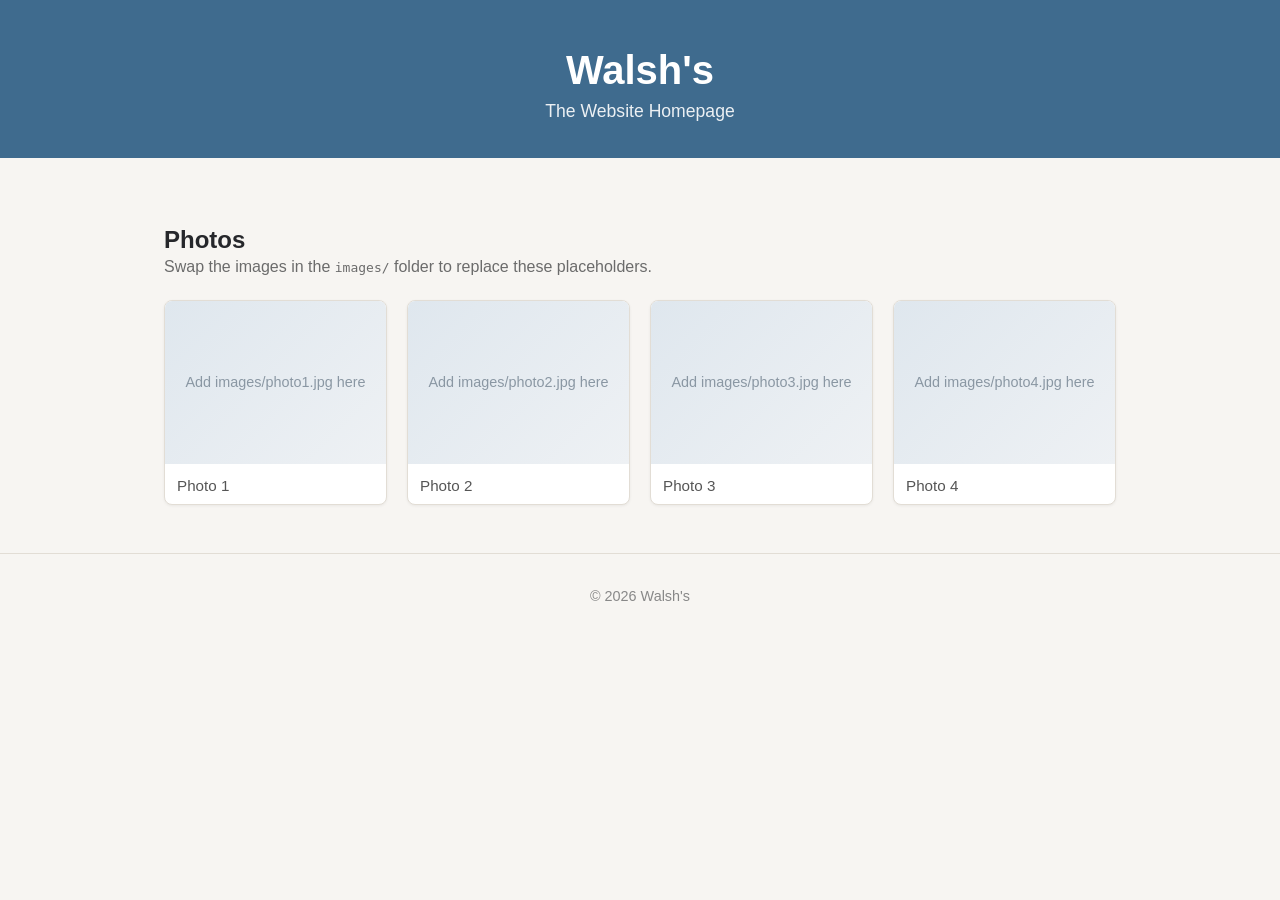
==== index.html @ 88efb5f9 "Add homepage with photo gallery section Turns the README's title/subtitle into an actual index.html " ====
<!DOCTYPE html>
<html lang="en">
<head>
  <meta charset="UTF-8" />
  <meta name="viewport" content="width=device-width, initial-scale=1.0" />
  <title>Walsh's</title>
  <link rel="stylesheet" href="styles.css" />
</head>
<body>

  <header class="site-header">
    <div class="container">
      <h1 class="site-title">Walsh's</h1>
      <p class="site-subtitle">The Website Homepage</p>
    </div>
  </header>

  <main>
    <section class="gallery container">
      <h2>Photos</h2>
      <p class="gallery-intro">Swap the images in the <code>images/</code> folder to replace these placeholders.</p>
      <div class="gallery-grid">
        <figure class="photo" data-name="images/photo1.jpg">
          <img src="images/photo1.jpg" alt="Photo 1" onerror="this.parentElement.classList.add('missing')" />
          <figcaption>Photo 1</figcaption>
        </figure>
        <figure class="photo" data-name="images/photo2.jpg">
          <img src="images/photo2.jpg" alt="Photo 2" onerror="this.parentElement.classList.add('missing')" />
          <figcaption>Photo 2</figcaption>
        </figure>
        <figure class="photo" data-name="images/photo3.jpg">
          <img src="images/photo3.jpg" alt="Photo 3" onerror="this.parentElement.classList.add('missing')" />
          <figcaption>Photo 3</figcaption>
        </figure>
        <figure class="photo" data-name="images/photo4.jpg">
          <img src="images/photo4.jpg" alt="Photo 4" onerror="this.parentElement.classList.add('missing')" />
          <figcaption>Photo 4</figcaption>
        </figure>
      </div>
    </section>
  </main>

  <footer class="site-footer">
    <div class="container">
      <p>&copy; 2026 Walsh's</p>
    </div>
  </footer>

</body>
</html>
---- styles.css ----
:root {
  --bg: #f7f5f2;
  --text: #26272b;
  --accent: #3f6b8e;
  --card-bg: #ffffff;
  --border: #e2ddd5;
}

* {
  box-sizing: border-box;
}

body {
  margin: 0;
  font-family: -apple-system, BlinkMacSystemFont, "Segoe UI", Roboto, Helvetica, Arial, sans-serif;
  background: var(--bg);
  color: var(--text);
}

.container {
  max-width: 1000px;
  margin: 0 auto;
  padding: 0 24px;
}

.site-header {
  background: var(--accent);
  color: #fff;
  padding: 48px 0 36px;
  text-align: center;
}

.site-title {
  margin: 0;
  font-size: 2.5rem;
}

.site-subtitle {
  margin: 8px 0 0;
  font-size: 1.1rem;
  opacity: 0.9;
}

main {
  padding: 48px 0;
}

.gallery h2 {
  margin-bottom: 4px;
}

.gallery-intro {
  color: #6b6b6b;
  margin-top: 0;
  margin-bottom: 24px;
}

.gallery-grid {
  display: grid;
  grid-template-columns: repeat(auto-fit, minmax(220px, 1fr));
  gap: 20px;
}

.photo {
  margin: 0;
  background: var(--card-bg);
  border: 1px solid var(--border);
  border-radius: 8px;
  overflow: hidden;
  box-shadow: 0 1px 3px rgba(0, 0, 0, 0.06);
}

.photo img {
  display: block;
  width: 100%;
  aspect-ratio: 4 / 3;
  object-fit: cover;
  background: #eee;
}

.photo figcaption {
  padding: 10px 12px;
  font-size: 0.95rem;
  color: #555;
}

/* Shown when the referenced image file doesn't exist yet */
.photo.missing img {
  visibility: hidden;
  position: relative;
}

.photo.missing {
  position: relative;
}

.photo.missing::before {
  content: "Add " attr(data-name) " here";
  position: absolute;
  inset: 0;
  bottom: 40px;
  display: flex;
  align-items: center;
  justify-content: center;
  text-align: center;
  padding: 12px;
  background: linear-gradient(135deg, #dfe7ee, #eef1f4);
  color: #8a97a3;
  font-size: 0.9rem;
}

.site-footer {
  border-top: 1px solid var(--border);
  padding: 20px 0;
  text-align: center;
  color: #888;
  font-size: 0.9rem;
}
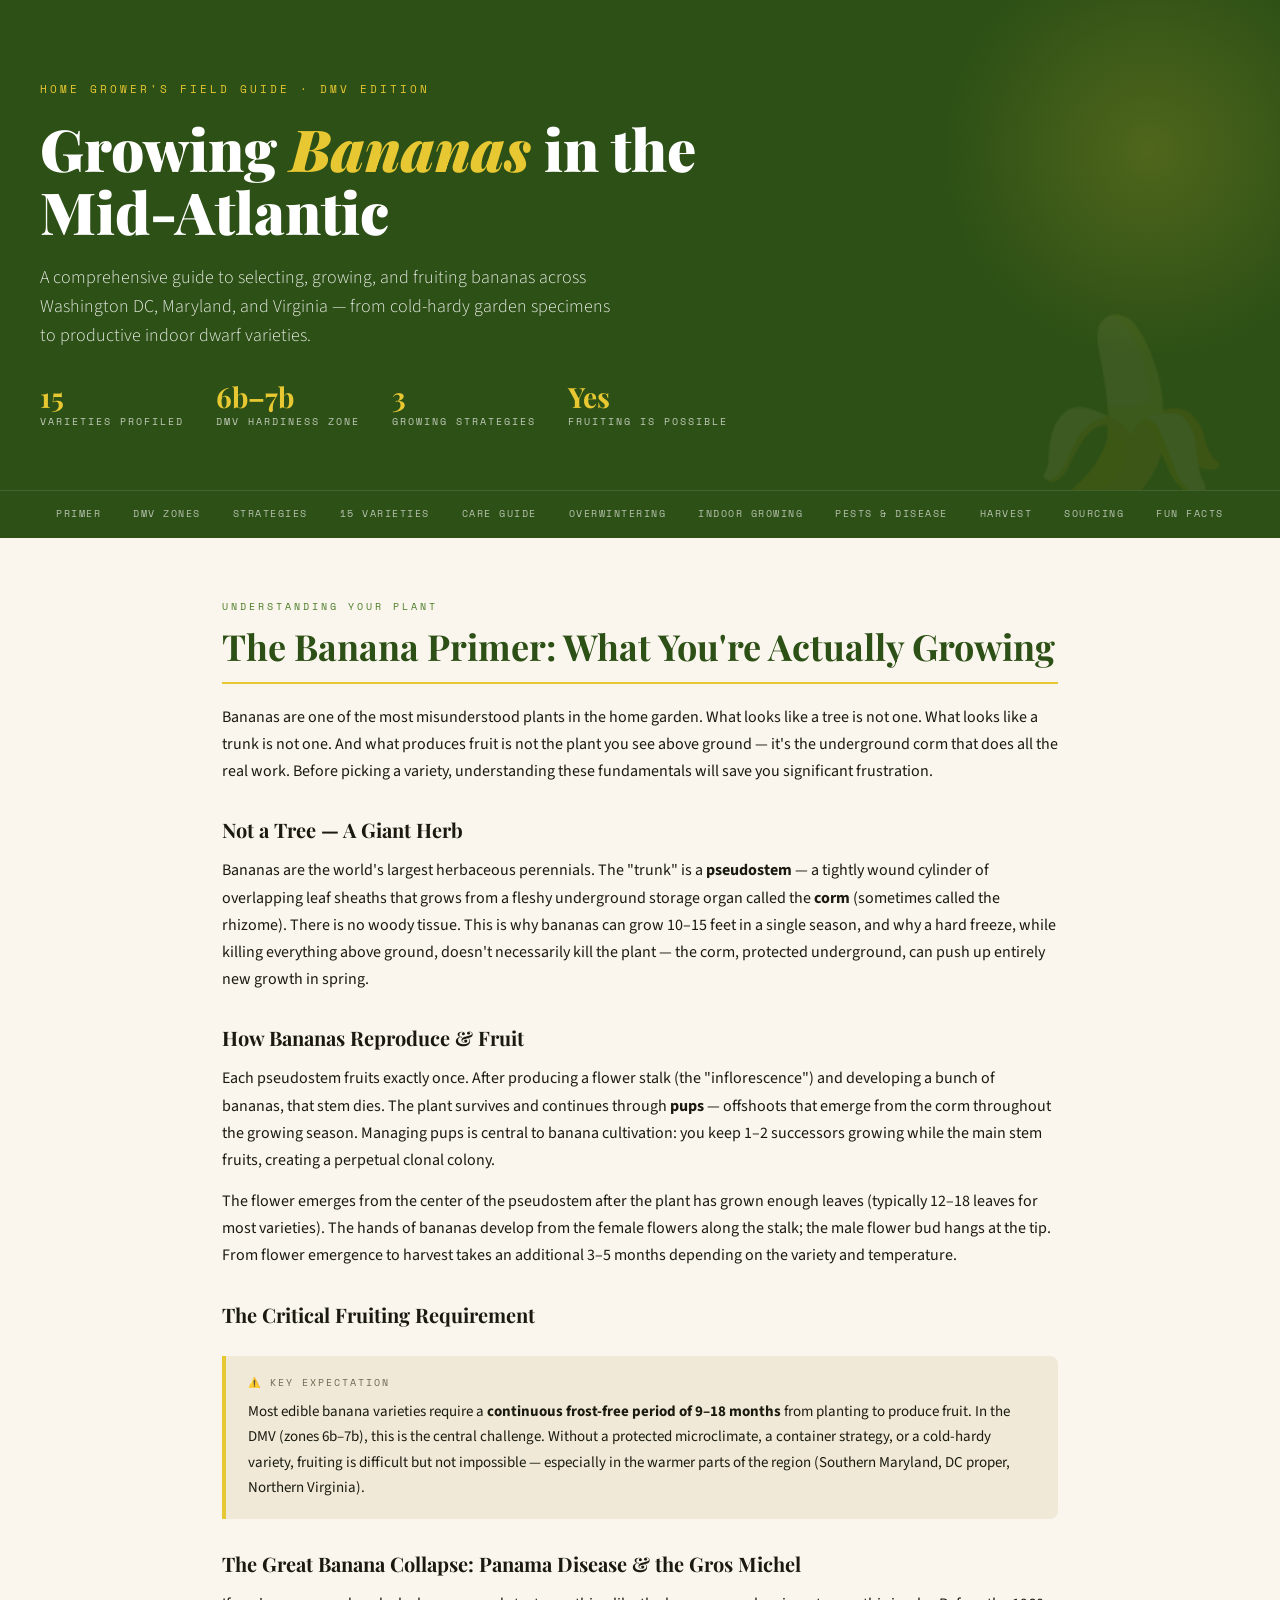
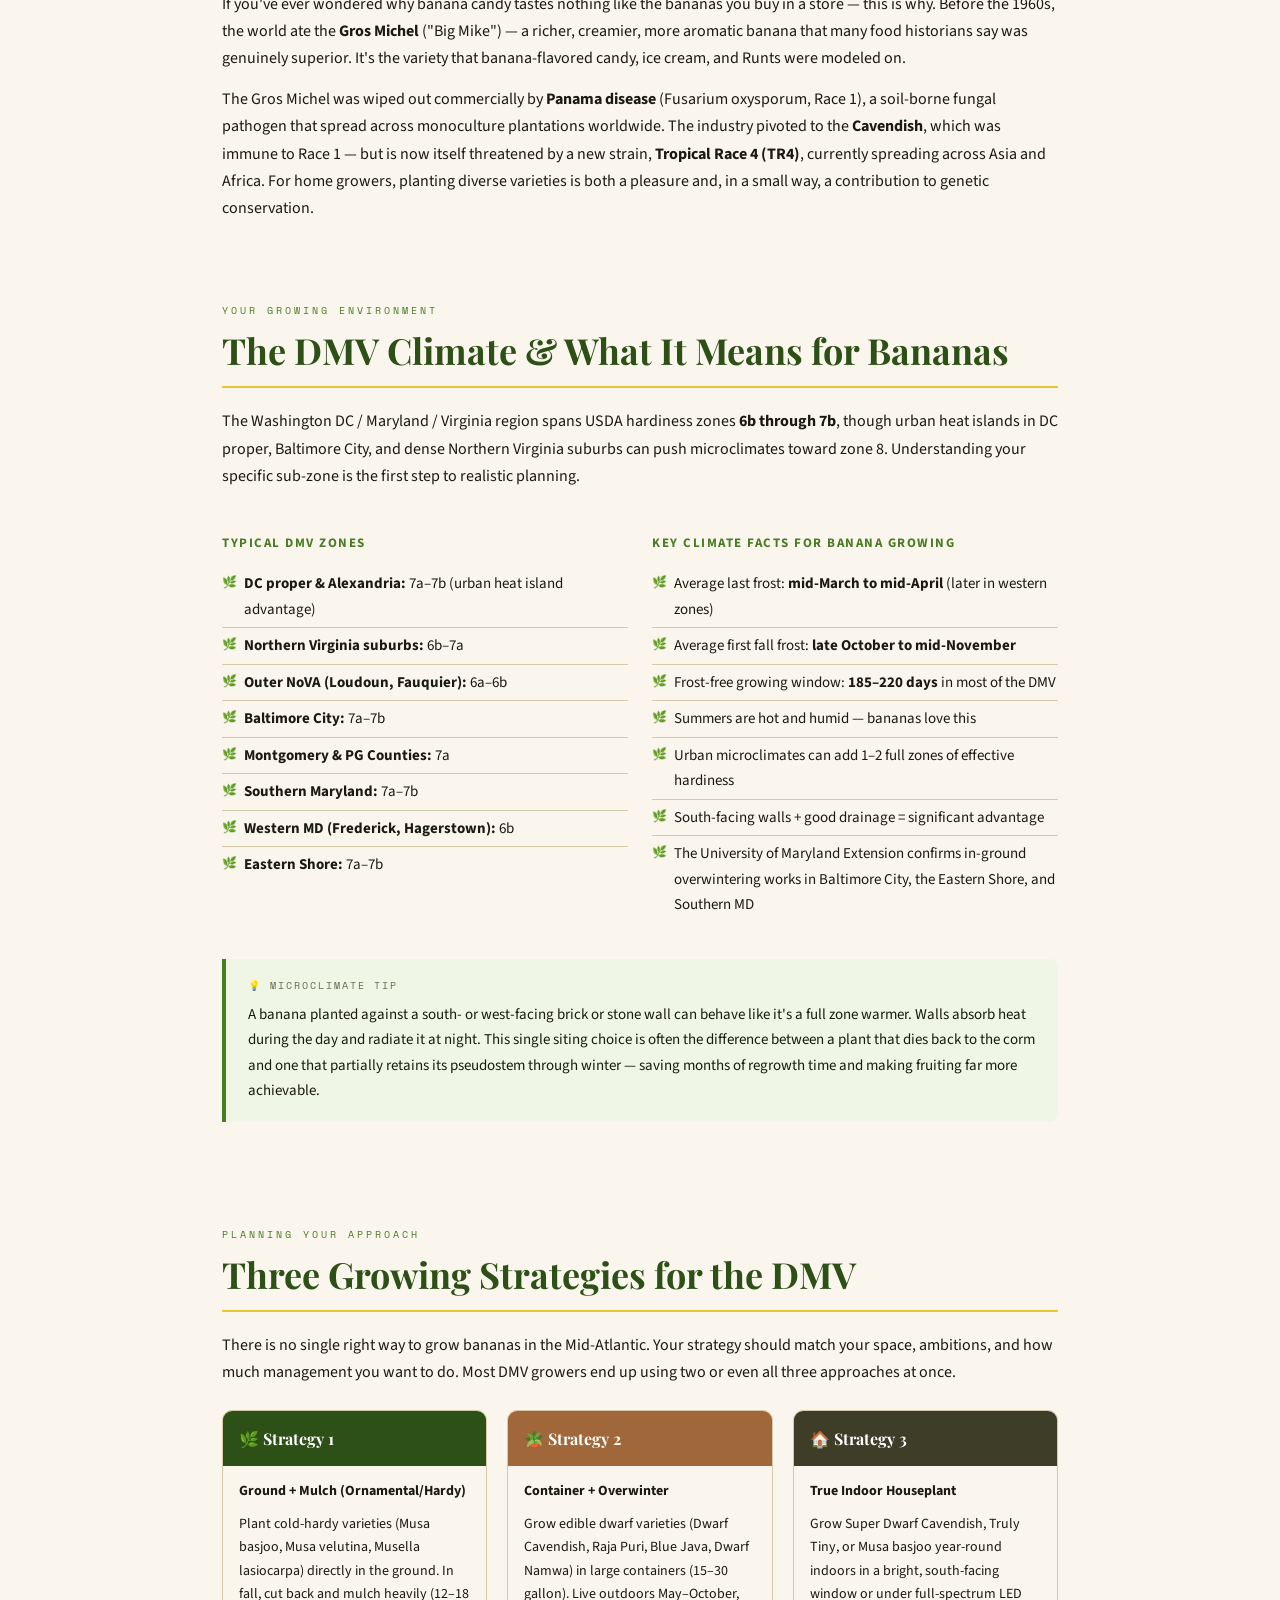
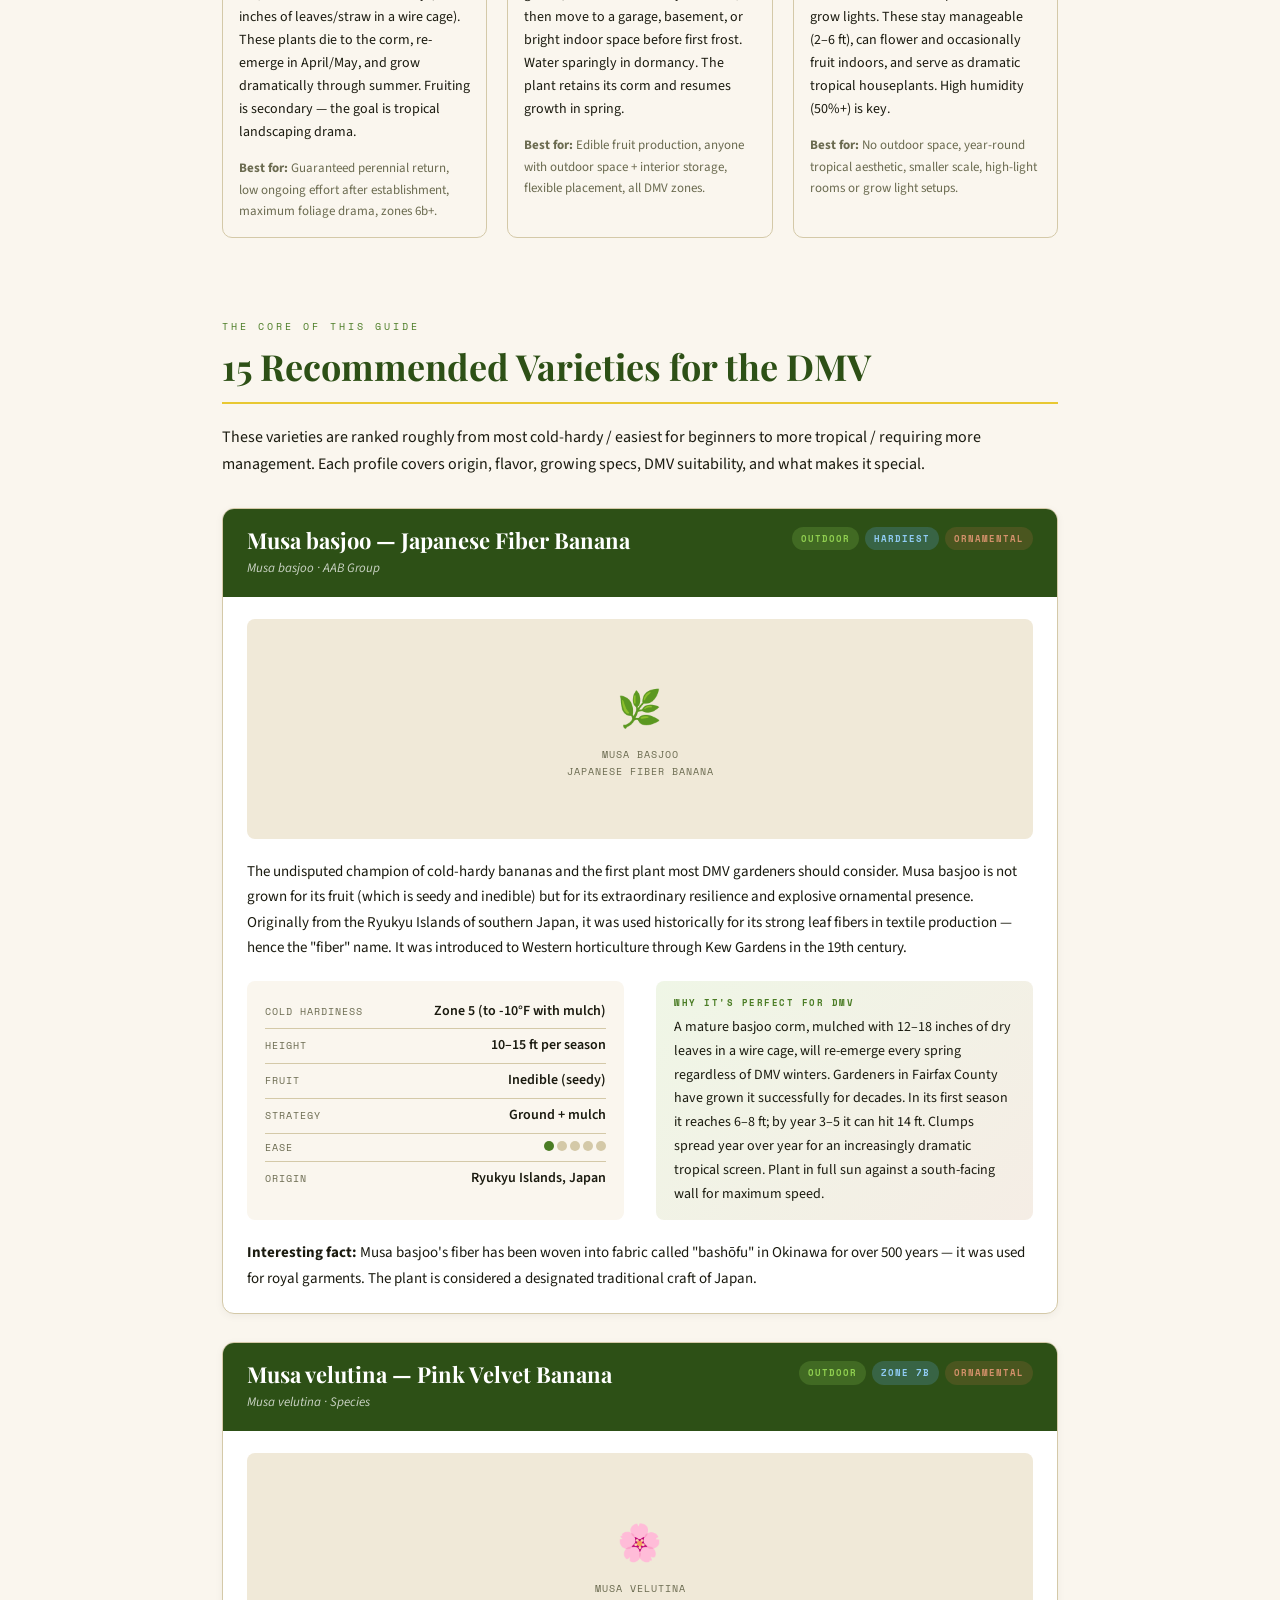
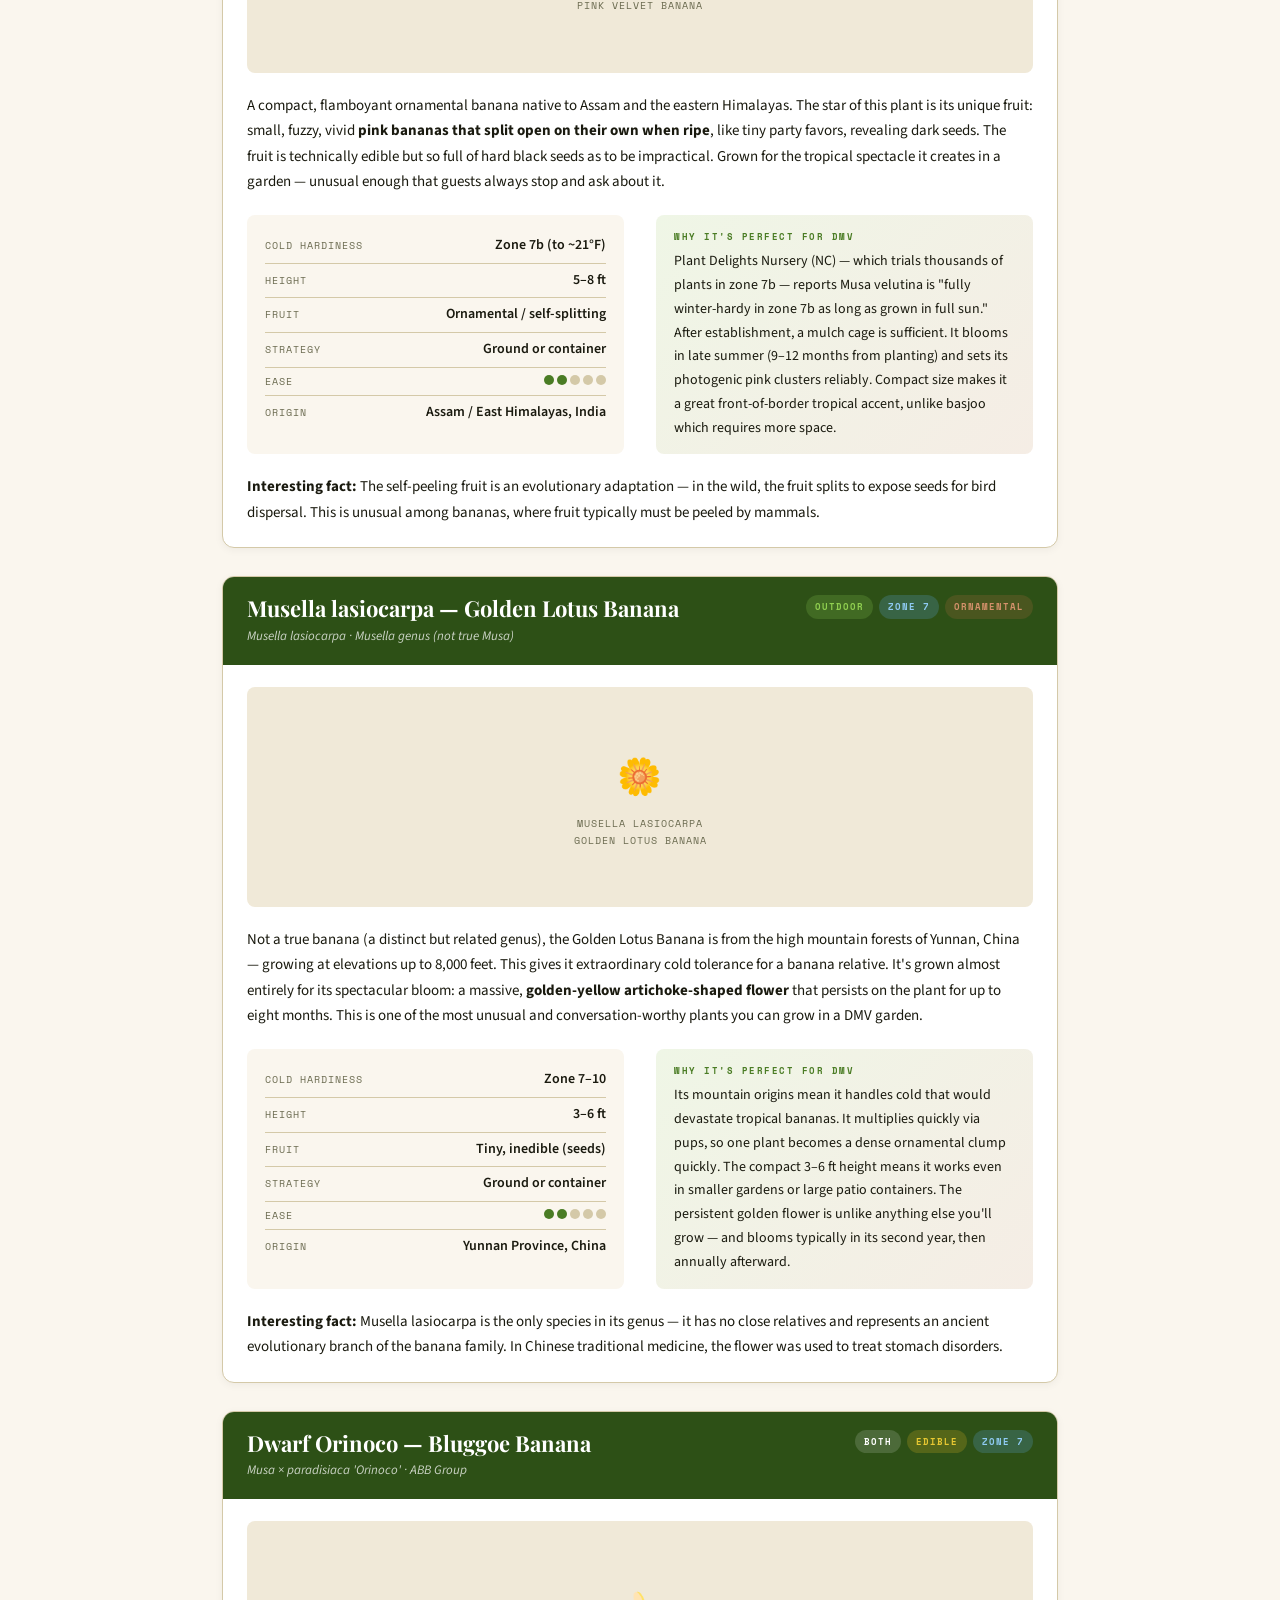
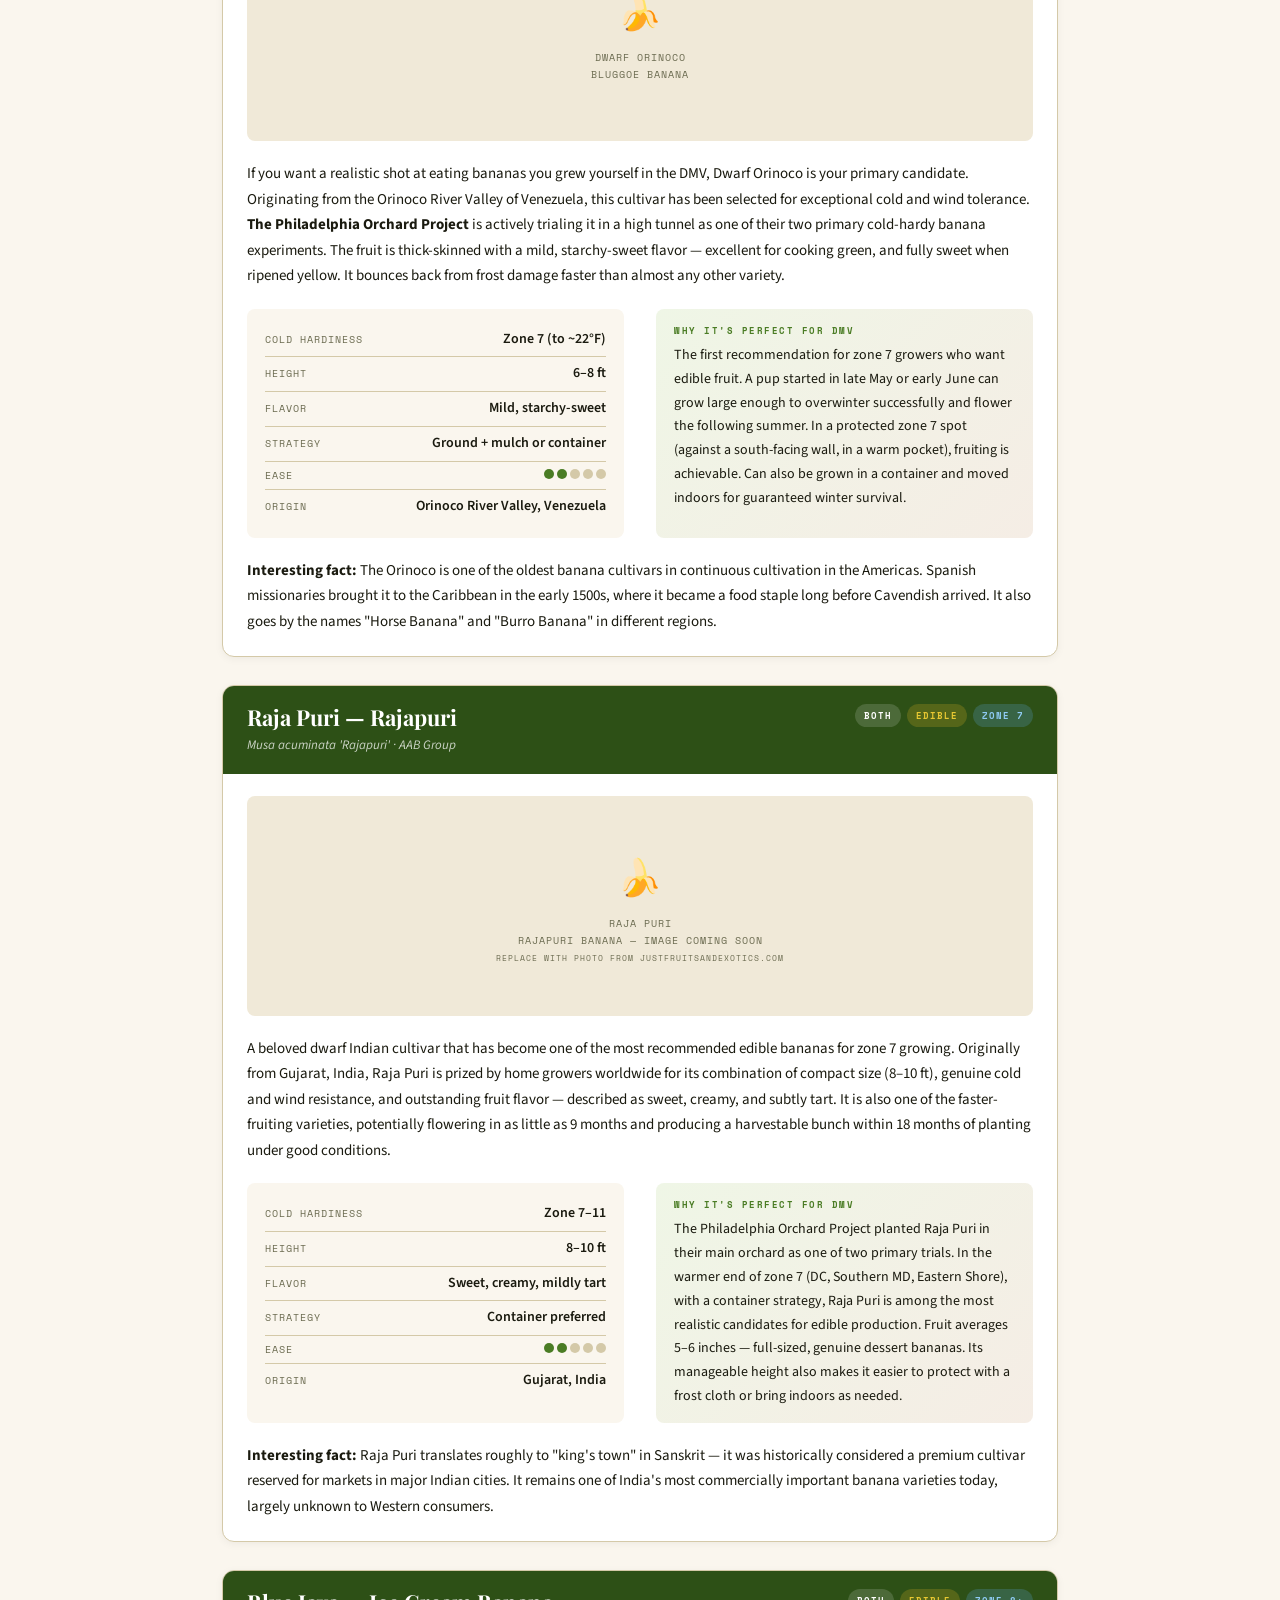
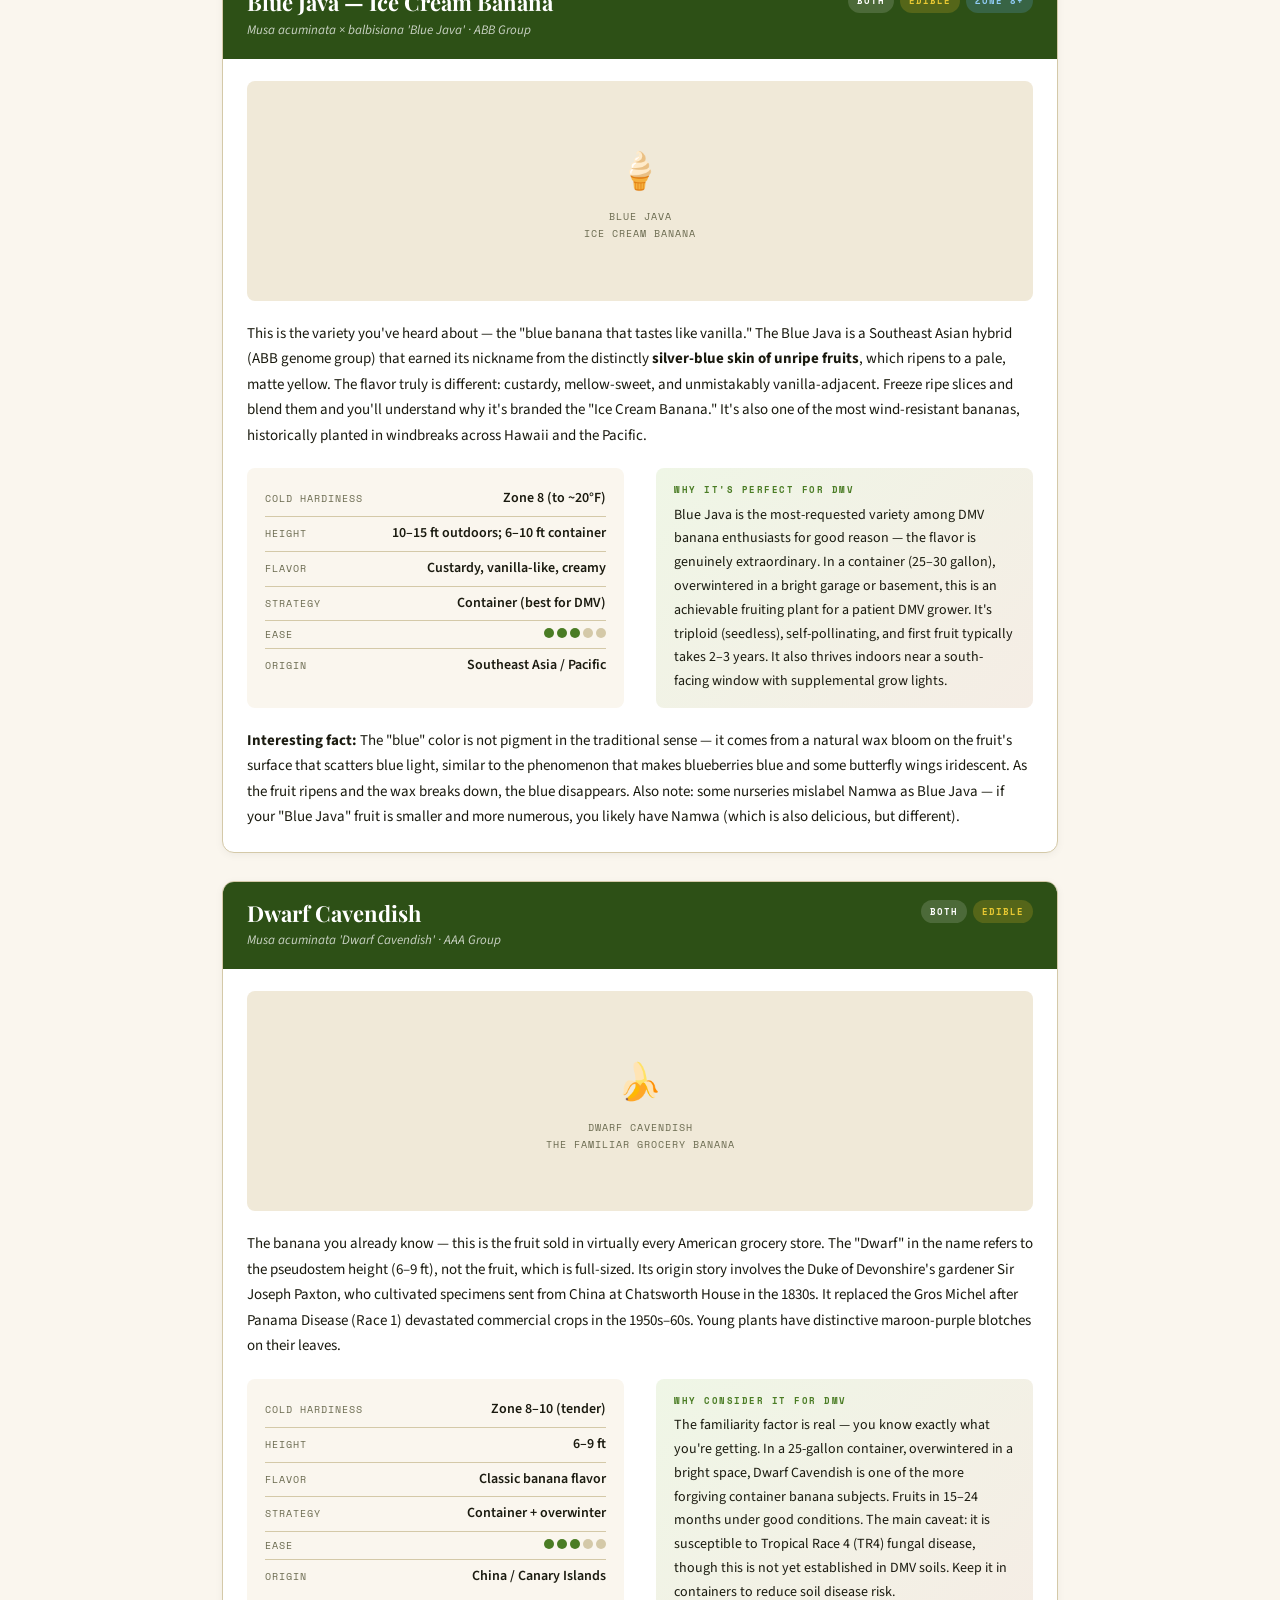
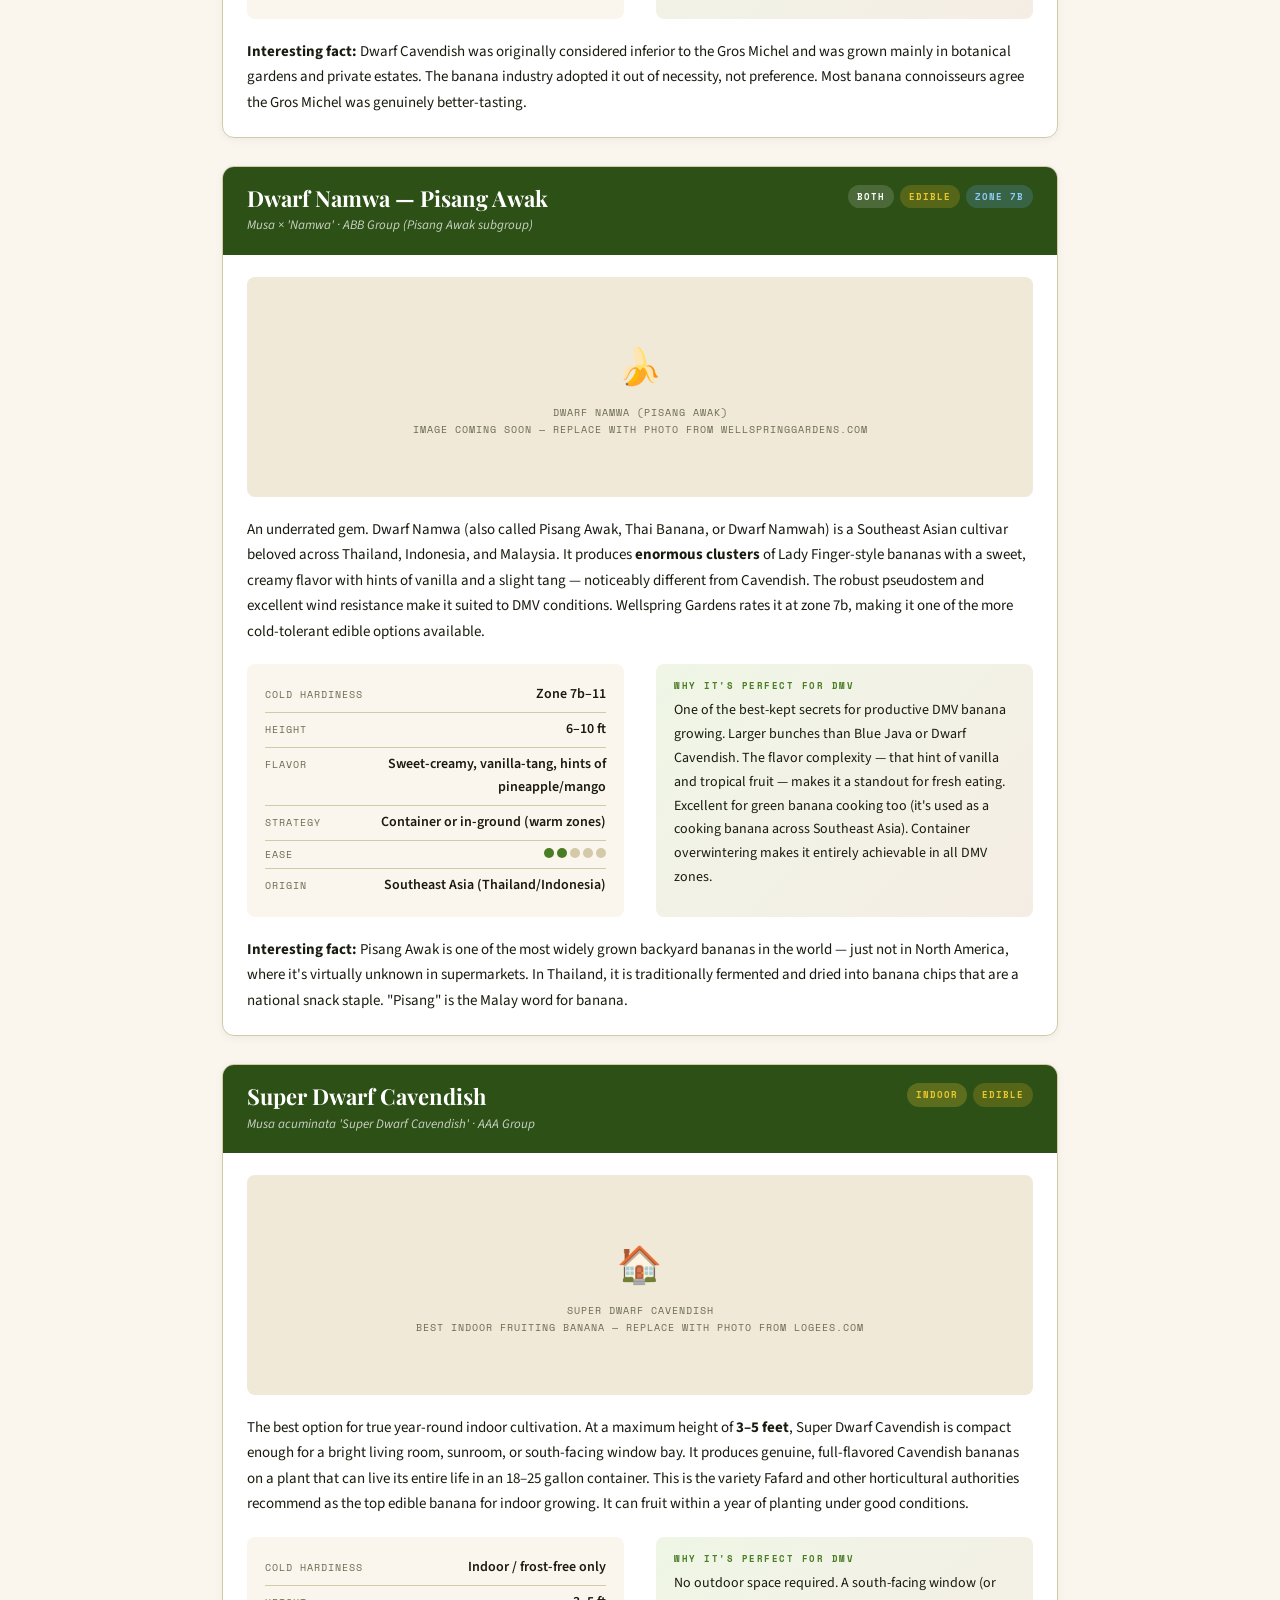
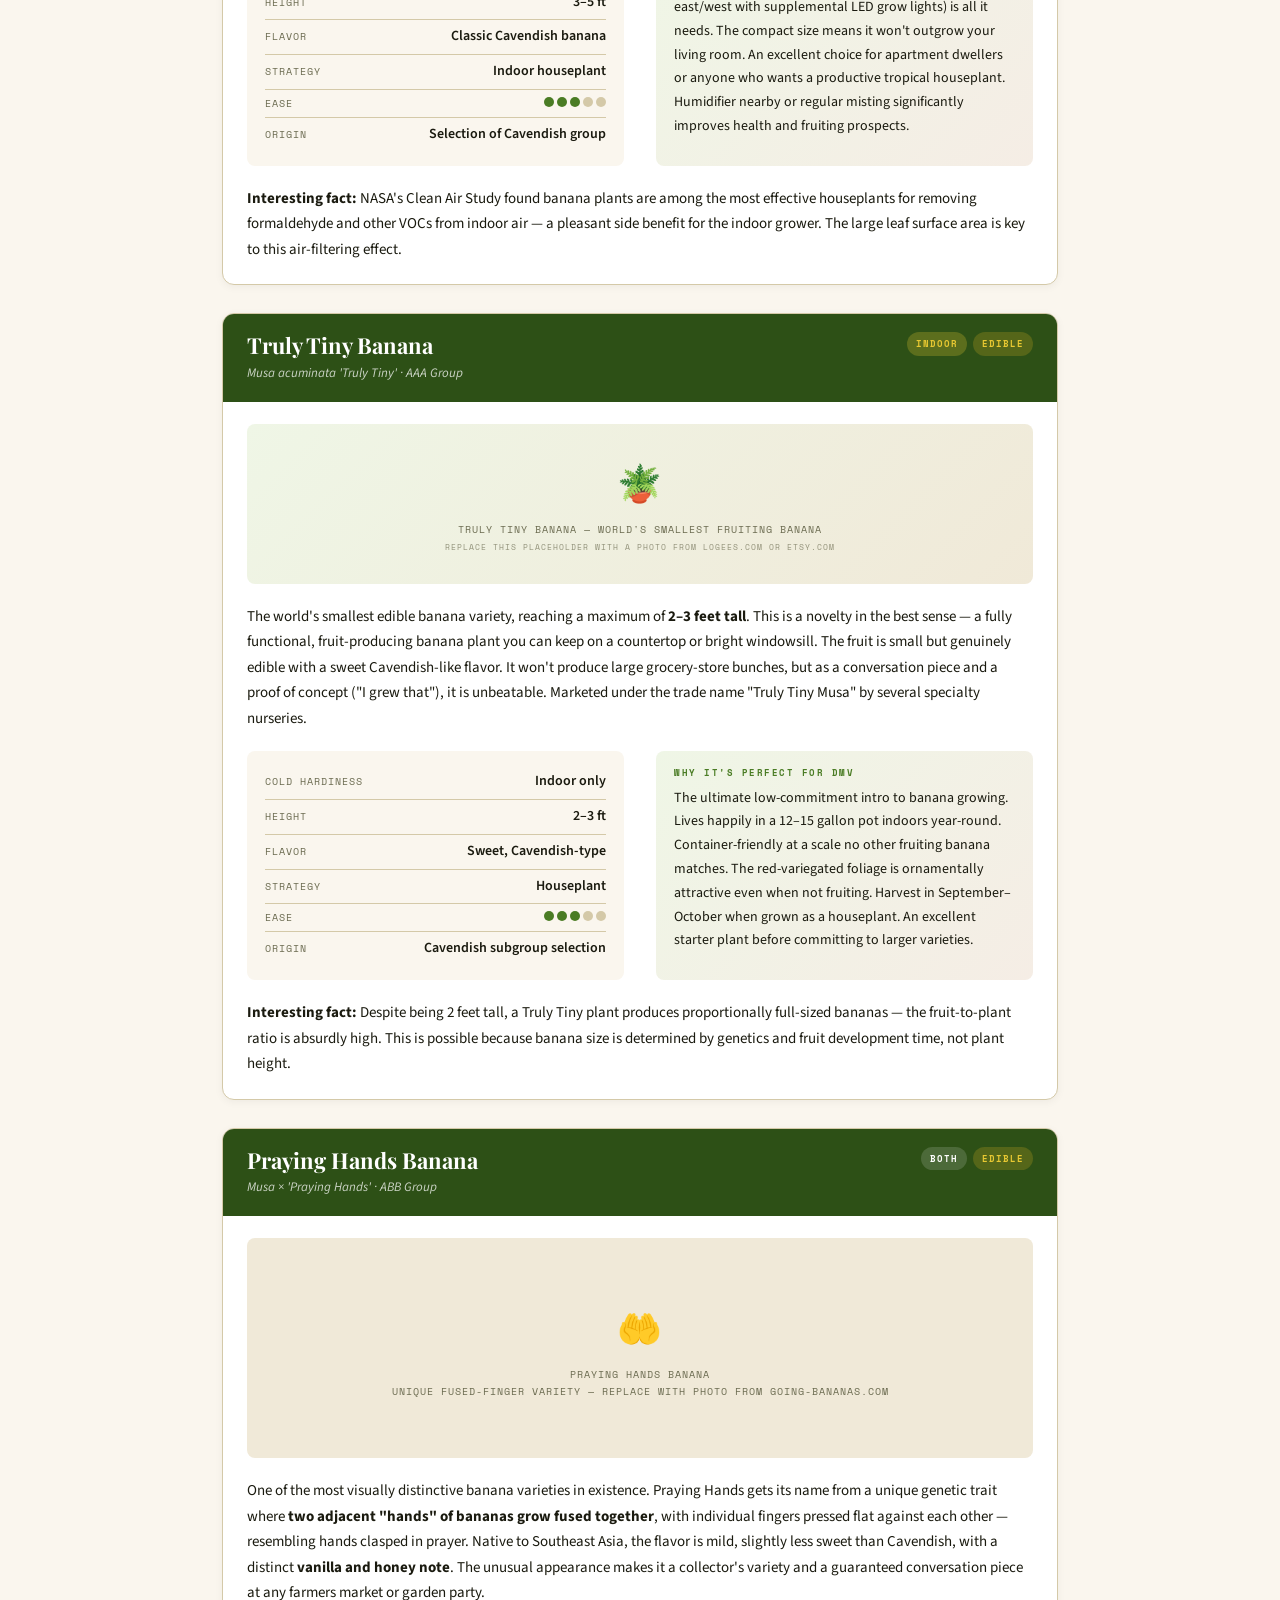
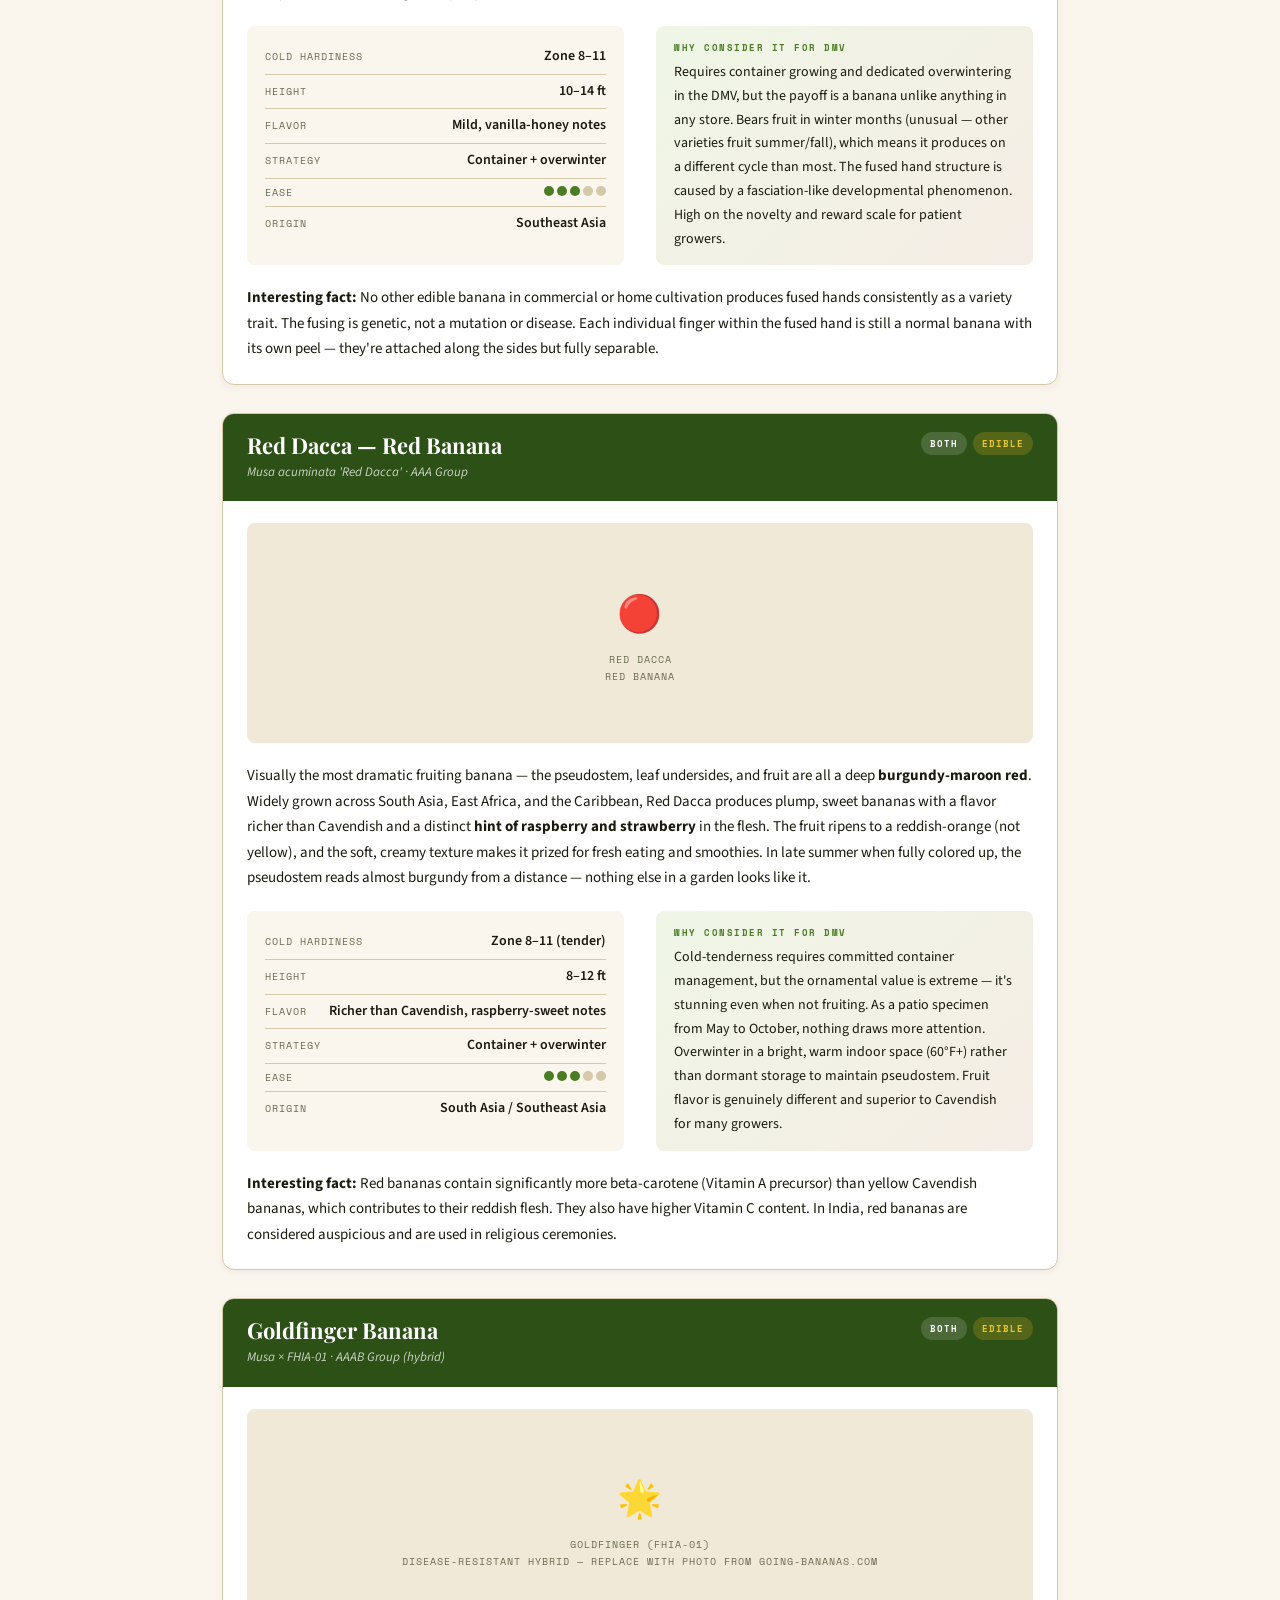
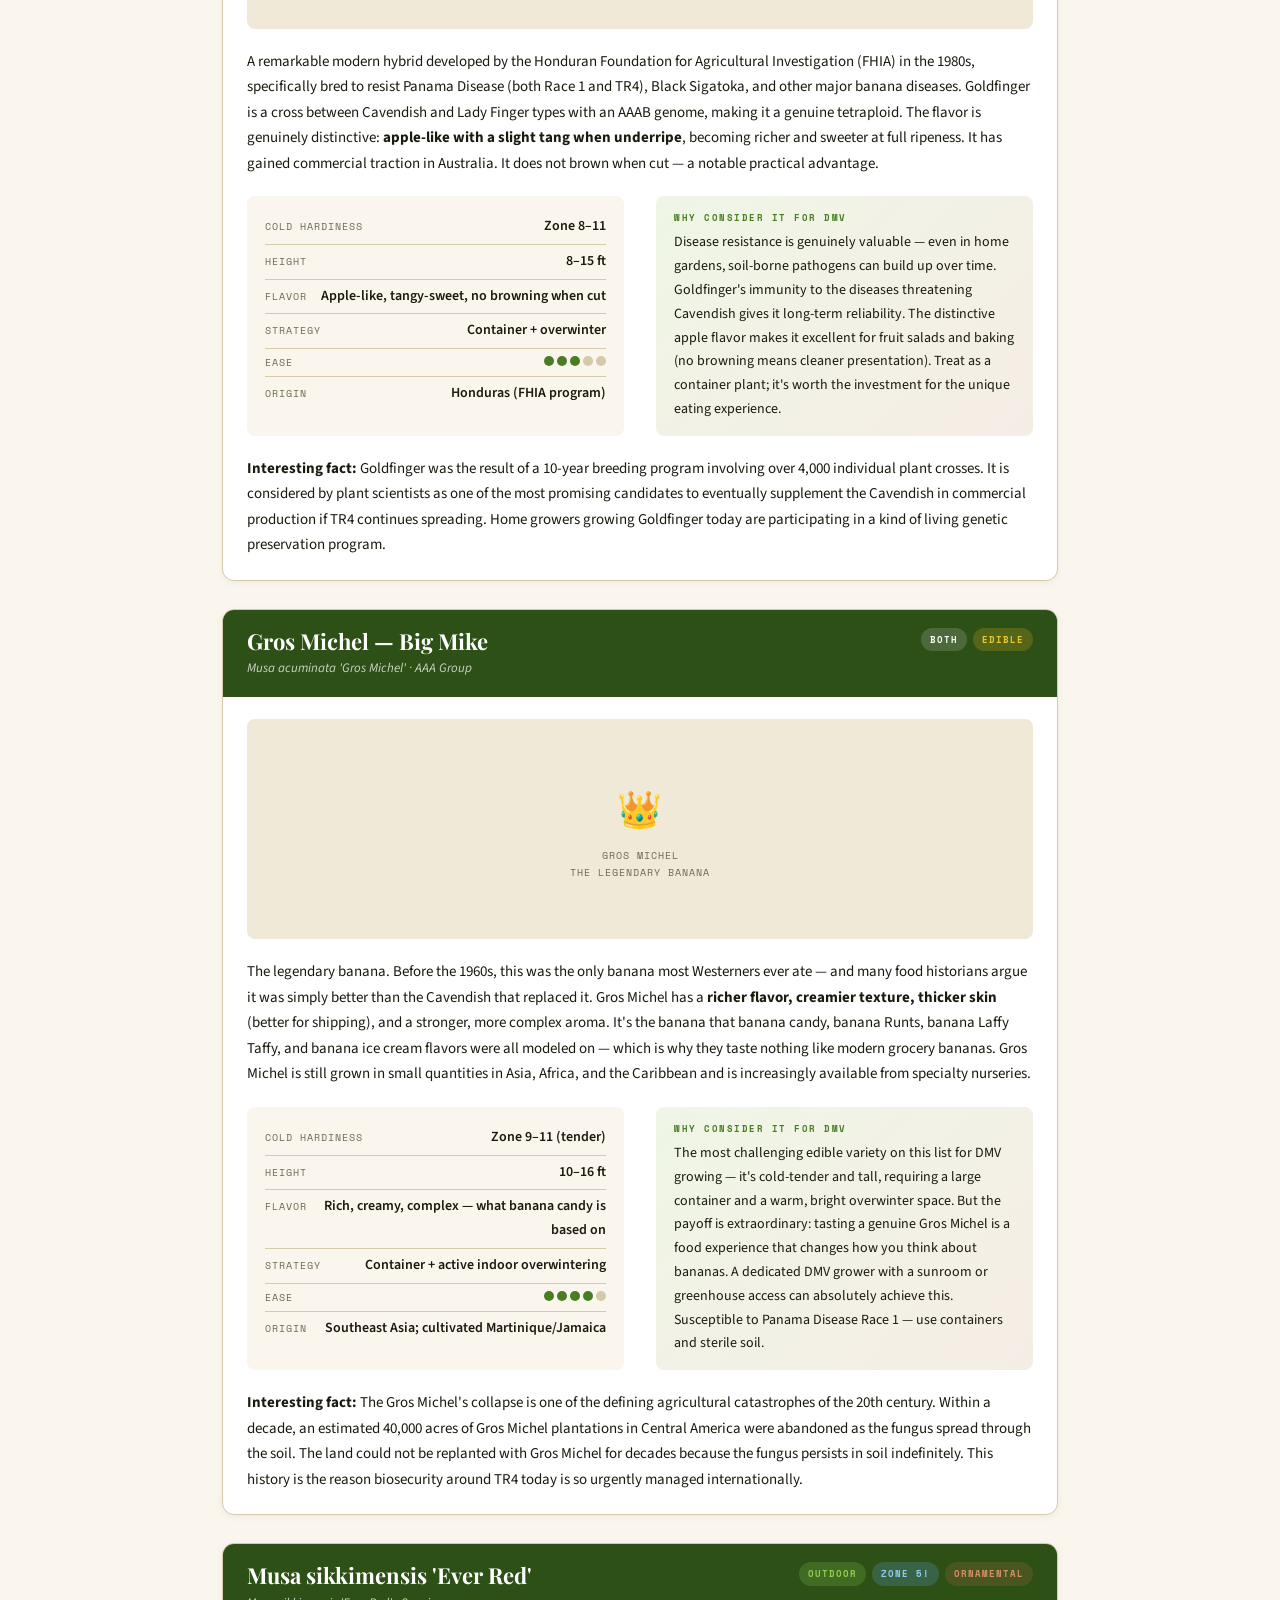
==== commit ecb55571: "Replace homepage with the Mid-Atlantic banana growing guide Swaps the placeholder gallery homepage f" ====
--- a/index.html
+++ b/index.html
@@ -1,50 +1,2026 @@
 <!DOCTYPE html>
 <html lang="en">
 <head>
-  <meta charset="UTF-8" />
-  <meta name="viewport" content="width=device-width, initial-scale=1.0" />
-  <title>Walsh's</title>
-  <link rel="stylesheet" href="styles.css" />
+<meta charset="UTF-8">
+<meta name="viewport" content="width=device-width, initial-scale=1.0">
+<title>Growing Bananas in the DMV — A Complete Home Grower's Guide</title>
+<style>
+  @import url('https://fonts.googleapis.com/css2?family=Playfair+Display:ital,wght@0,400;0,700;0,900;1,400;1,700&family=Source+Sans+3:wght@300;400;600;700&family=Space+Mono:wght@400;700&display=swap');
+
+  :root {
+    --leaf:        #2D5016;
+    --leaf-mid:    #4A7C24;
+    --leaf-light:  #7DB84A;
+    --banana:      #E8C832;
+    --banana-deep: #C9A820;
+    --earth:       #6B4226;
+    --earth-light: #A0673A;
+    --parchment:   #FAF6EE;
+    --parchment-dark: #F0E9D8;
+    --ink:         #1A1A0F;
+    --ink-mid:     #3D3D28;
+    --ink-light:   #6B6B50;
+    --white:       #FFFFFF;
+    --rule:        #D4C9A8;
+  }
+
+  * { box-sizing: border-box; margin: 0; padding: 0; }
+
+  html { scroll-behavior: smooth; }
+
+  body {
+    font-family: 'Source Sans 3', sans-serif;
+    background: var(--parchment);
+    color: var(--ink);
+    font-size: 16px;
+    line-height: 1.7;
+  }
+
+  /* ── HERO ── */
+  .hero {
+    background: var(--leaf);
+    color: var(--white);
+    padding: 80px 40px 60px;
+    position: relative;
+    overflow: hidden;
+  }
+  .hero::before {
+    content: '';
+    position: absolute;
+    top: -60px; right: -80px;
+    width: 420px; height: 420px;
+    background: radial-gradient(circle, rgba(232,200,50,0.18) 0%, transparent 70%);
+    pointer-events: none;
+  }
+  .hero::after {
+    content: '🍌';
+    position: absolute;
+    bottom: -20px; right: 40px;
+    font-size: 180px;
+    opacity: 0.07;
+    line-height: 1;
+  }
+  .hero-eyebrow {
+    font-family: 'Space Mono', monospace;
+    font-size: 11px;
+    letter-spacing: 3px;
+    text-transform: uppercase;
+    color: var(--banana);
+    margin-bottom: 18px;
+  }
+  .hero h1 {
+    font-family: 'Playfair Display', serif;
+    font-size: clamp(34px, 5vw, 58px);
+    font-weight: 900;
+    line-height: 1.1;
+    max-width: 700px;
+    margin-bottom: 20px;
+  }
+  .hero h1 em {
+    font-style: italic;
+    color: var(--banana);
+  }
+  .hero-sub {
+    font-size: 18px;
+    font-weight: 300;
+    max-width: 580px;
+    opacity: 0.88;
+    line-height: 1.6;
+    margin-bottom: 32px;
+  }
+  .hero-meta {
+    display: flex;
+    gap: 32px;
+    flex-wrap: wrap;
+  }
+  .hero-stat {
+    display: flex;
+    flex-direction: column;
+    gap: 2px;
+  }
+  .hero-stat-num {
+    font-family: 'Playfair Display', serif;
+    font-size: 28px;
+    font-weight: 700;
+    color: var(--banana);
+    line-height: 1;
+  }
+  .hero-stat-label {
+    font-family: 'Space Mono', monospace;
+    font-size: 10px;
+    letter-spacing: 2px;
+    text-transform: uppercase;
+    opacity: 0.7;
+  }
+
+  /* ── NAV ── */
+  .toc {
+    background: var(--leaf);
+    border-top: 1px solid rgba(255,255,255,0.1);
+    padding: 0 40px;
+    position: sticky;
+    top: 0;
+    z-index: 100;
+  }
+  .toc-inner {
+    display: flex;
+    gap: 0;
+    overflow-x: auto;
+    scrollbar-width: none;
+  }
+  .toc-inner::-webkit-scrollbar { display: none; }
+  .toc a {
+    font-family: 'Space Mono', monospace;
+    font-size: 10px;
+    letter-spacing: 1.5px;
+    text-transform: uppercase;
+    color: rgba(255,255,255,0.65);
+    text-decoration: none;
+    padding: 14px 16px;
+    white-space: nowrap;
+    border-bottom: 2px solid transparent;
+    transition: color 0.2s, border-color 0.2s;
+  }
+  .toc a:hover {
+    color: var(--banana);
+    border-bottom-color: var(--banana);
+  }
+
+  /* ── LAYOUT ── */
+  .container {
+    max-width: 900px;
+    margin: 0 auto;
+    padding: 0 32px;
+  }
+
+  section {
+    padding: 60px 0 20px;
+  }
+
+  /* ── SECTION HEADERS ── */
+  .section-eyebrow {
+    font-family: 'Space Mono', monospace;
+    font-size: 10px;
+    letter-spacing: 3px;
+    text-transform: uppercase;
+    color: var(--leaf-mid);
+    margin-bottom: 10px;
+  }
+  h2 {
+    font-family: 'Playfair Display', serif;
+    font-size: clamp(26px, 3.5vw, 36px);
+    font-weight: 700;
+    color: var(--leaf);
+    line-height: 1.2;
+    margin-bottom: 20px;
+    padding-bottom: 14px;
+    border-bottom: 2px solid var(--banana);
+  }
+  h3 {
+    font-family: 'Playfair Display', serif;
+    font-size: 20px;
+    font-weight: 700;
+    color: var(--ink);
+    margin: 28px 0 10px;
+  }
+  h4 {
+    font-family: 'Source Sans 3', sans-serif;
+    font-size: 13px;
+    font-weight: 700;
+    letter-spacing: 1.5px;
+    text-transform: uppercase;
+    color: var(--leaf-mid);
+    margin: 22px 0 8px;
+  }
+  p { margin-bottom: 14px; }
+  p:last-child { margin-bottom: 0; }
+
+  /* ── CALLOUT BOXES ── */
+  .callout {
+    background: var(--parchment-dark);
+    border-left: 4px solid var(--banana);
+    border-radius: 0 8px 8px 0;
+    padding: 18px 22px;
+    margin: 24px 0;
+  }
+  .callout.green {
+    border-left-color: var(--leaf-mid);
+    background: #EFF6E6;
+  }
+  .callout.earth {
+    border-left-color: var(--earth);
+    background: #F5EDE5;
+  }
+  .callout-title {
+    font-family: 'Space Mono', monospace;
+    font-size: 10px;
+    letter-spacing: 2px;
+    text-transform: uppercase;
+    color: var(--ink-light);
+    margin-bottom: 8px;
+  }
+  .callout p { font-size: 15px; }
+
+  /* ── VARIETY CARDS ── */
+  .variety-grid {
+    display: flex;
+    flex-direction: column;
+    gap: 0;
+    margin-top: 30px;
+  }
+  .variety-card {
+    background: var(--white);
+    border: 1px solid var(--rule);
+    border-radius: 12px;
+    overflow: hidden;
+    margin-bottom: 28px;
+    box-shadow: 0 2px 8px rgba(0,0,0,0.05);
+  }
+  .variety-header {
+    background: var(--leaf);
+    color: var(--white);
+    padding: 18px 24px;
+    display: flex;
+    justify-content: space-between;
+    align-items: flex-start;
+    flex-wrap: wrap;
+    gap: 10px;
+  }
+  .variety-number {
+    font-family: 'Playfair Display', serif;
+    font-size: 44px;
+    font-weight: 900;
+    color: rgba(255,255,255,0.12);
+    line-height: 1;
+    position: absolute;
+    right: 24px;
+    top: 10px;
+  }
+  .variety-header-left { position: relative; }
+  .variety-name {
+    font-family: 'Playfair Display', serif;
+    font-size: 22px;
+    font-weight: 700;
+    line-height: 1.2;
+    margin-bottom: 3px;
+  }
+  .variety-latin {
+    font-style: italic;
+    font-size: 13px;
+    opacity: 0.75;
+    font-family: 'Source Sans 3', sans-serif;
+  }
+  .variety-badges {
+    display: flex;
+    gap: 6px;
+    flex-wrap: wrap;
+    align-items: center;
+  }
+  .badge {
+    font-family: 'Space Mono', monospace;
+    font-size: 9px;
+    letter-spacing: 1px;
+    text-transform: uppercase;
+    padding: 4px 9px;
+    border-radius: 20px;
+    font-weight: 700;
+  }
+  .badge-outdoor  { background: rgba(125,184,74,0.25); color: #90CF50; }
+  .badge-indoor   { background: rgba(232,200,50,0.25); color: var(--banana); }
+  .badge-both     { background: rgba(255,255,255,0.15); color: var(--white); }
+  .badge-edible   { background: rgba(201,168,32,0.25); color: #E8C832; }
+  .badge-ornament { background: rgba(160,103,58,0.25); color: #D4916B; }
+  .badge-cold     { background: rgba(100,180,255,0.2); color: #90CCF5; }
+
+  .variety-body {
+    padding: 22px 24px;
+    display: grid;
+    grid-template-columns: 1fr 1fr;
+    gap: 20px 32px;
+  }
+  @media (max-width: 640px) {
+    .variety-body { grid-template-columns: 1fr; }
+  }
+  .variety-body-full {
+    grid-column: 1 / -1;
+  }
+  .variety-specs {
+    background: var(--parchment);
+    border-radius: 8px;
+    padding: 14px 18px;
+  }
+  .spec-row {
+    display: flex;
+    justify-content: space-between;
+    align-items: baseline;
+    padding: 5px 0;
+    border-bottom: 1px solid var(--rule);
+    font-size: 14px;
+    gap: 12px;
+  }
+  .spec-row:last-child { border-bottom: none; }
+  .spec-label {
+    font-family: 'Space Mono', monospace;
+    font-size: 10px;
+    letter-spacing: 1px;
+    text-transform: uppercase;
+    color: var(--ink-light);
+    white-space: nowrap;
+    flex-shrink: 0;
+  }
+  .spec-val {
+    font-weight: 600;
+    text-align: right;
+    color: var(--ink);
+  }
+  .difficulty-bar {
+    display: flex;
+    gap: 3px;
+    justify-content: flex-end;
+  }
+  .diff-dot {
+    width: 10px; height: 10px;
+    border-radius: 50%;
+    background: var(--rule);
+  }
+  .diff-dot.filled { background: var(--leaf-mid); }
+  .variety-desc { font-size: 15px; line-height: 1.7; }
+  .variety-highlight {
+    background: linear-gradient(135deg, #EFF6E6, #F5EDE5);
+    border-radius: 8px;
+    padding: 14px 18px;
+    font-size: 14px;
+  }
+  .variety-highlight strong {
+    display: block;
+    font-family: 'Space Mono', monospace;
+    font-size: 9px;
+    letter-spacing: 1.5px;
+    text-transform: uppercase;
+    color: var(--leaf-mid);
+    margin-bottom: 6px;
+  }
+
+  /* ── VARIETY IMAGES ── */
+  .variety-img-wrap {
+    grid-column: 1 / -1;
+    border-radius: 8px;
+    overflow: hidden;
+    height: 220px;
+    background: var(--parchment-dark);
+    display: flex;
+    align-items: center;
+    justify-content: center;
+    position: relative;
+  }
+  .variety-img-wrap img {
+    width: 100%;
+    height: 100%;
+    object-fit: cover;
+    object-position: center;
+    display: block;
+  }
+  .variety-img-wrap .img-placeholder {
+    display: flex;
+    flex-direction: column;
+    align-items: center;
+    justify-content: center;
+    gap: 8px;
+    color: var(--ink-light);
+    font-family: 'Space Mono', monospace;
+    font-size: 10px;
+    letter-spacing: 1px;
+    text-transform: uppercase;
+    text-align: center;
+    padding: 20px;
+  }
+  .variety-img-wrap .img-placeholder span { font-size: 36px; }
+  .variety-img-credit {
+    position: absolute;
+    bottom: 6px;
+    right: 8px;
+    background: rgba(0,0,0,0.5);
+    color: rgba(255,255,255,0.75);
+    font-size: 9px;
+    font-family: 'Space Mono', monospace;
+    padding: 2px 6px;
+    border-radius: 3px;
+    pointer-events: none;
+  }
+
+  /* ── STRATEGY BLOCKS ── */
+  .strategy-grid {
+    display: grid;
+    grid-template-columns: repeat(3, 1fr);
+    gap: 20px;
+    margin-top: 24px;
+  }
+  @media (max-width: 680px) {
+    .strategy-grid { grid-template-columns: 1fr; }
+  }
+  .strategy-card {
+    border: 1px solid var(--rule);
+    border-radius: 10px;
+    overflow: hidden;
+  }
+  .strategy-card-head {
+    padding: 14px 16px;
+    font-family: 'Playfair Display', serif;
+    font-size: 16px;
+    font-weight: 700;
+    color: var(--white);
+    display: flex;
+    align-items: center;
+    gap: 10px;
+  }
+  .strategy-card-head.s1 { background: var(--leaf); }
+  .strategy-card-head.s2 { background: var(--earth-light); }
+  .strategy-card-head.s3 { background: var(--ink-mid); }
+  .strategy-card-body {
+    padding: 14px 16px;
+    font-size: 14px;
+    line-height: 1.65;
+  }
+
+  /* ── QUICK REF TABLE ── */
+  .ref-table {
+    width: 100%;
+    border-collapse: collapse;
+    font-size: 13px;
+    margin-top: 24px;
+    background: var(--white);
+    border-radius: 10px;
+    overflow: hidden;
+    box-shadow: 0 2px 8px rgba(0,0,0,0.06);
+  }
+  .ref-table th {
+    background: var(--leaf);
+    color: var(--white);
+    font-family: 'Space Mono', monospace;
+    font-size: 9px;
+    letter-spacing: 1.5px;
+    text-transform: uppercase;
+    padding: 12px 14px;
+    text-align: left;
+    white-space: nowrap;
+  }
+  .ref-table td {
+    padding: 10px 14px;
+    border-bottom: 1px solid var(--rule);
+    vertical-align: middle;
+  }
+  .ref-table tr:last-child td { border-bottom: none; }
+  .ref-table tr:nth-child(even) td { background: var(--parchment); }
+  .zone-pill {
+    display: inline-block;
+    background: var(--leaf-light);
+    color: var(--white);
+    border-radius: 10px;
+    padding: 2px 8px;
+    font-family: 'Space Mono', monospace;
+    font-size: 10px;
+    font-weight: 700;
+  }
+  .zone-pill.warm { background: var(--earth-light); }
+  .zone-pill.hot { background: #c0392b; }
+
+  /* ── LISTS ── */
+  ul.leaf-list {
+    list-style: none;
+    padding: 0;
+    margin: 12px 0;
+  }
+  ul.leaf-list li {
+    padding: 5px 0 5px 22px;
+    position: relative;
+    font-size: 15px;
+    border-bottom: 1px solid var(--rule);
+  }
+  ul.leaf-list li:last-child { border-bottom: none; }
+  ul.leaf-list li::before {
+    content: '🌿';
+    position: absolute;
+    left: 0;
+    font-size: 12px;
+    top: 7px;
+  }
+
+  ol.steps {
+    list-style: none;
+    padding: 0;
+    counter-reset: step-counter;
+    margin: 16px 0;
+  }
+  ol.steps li {
+    counter-increment: step-counter;
+    padding: 10px 0 10px 44px;
+    position: relative;
+    border-bottom: 1px solid var(--rule);
+    font-size: 15px;
+  }
+  ol.steps li:last-child { border-bottom: none; }
+  ol.steps li::before {
+    content: counter(step-counter);
+    position: absolute;
+    left: 0;
+    top: 10px;
+    width: 28px; height: 28px;
+    background: var(--leaf);
+    color: var(--white);
+    border-radius: 50%;
+    display: flex;
+    align-items: center;
+    justify-content: center;
+    font-family: 'Space Mono', monospace;
+    font-size: 11px;
+    font-weight: 700;
+  }
+
+  /* ── FOOTER ── */
+  footer {
+    background: var(--leaf);
+    color: rgba(255,255,255,0.6);
+    padding: 36px 40px;
+    font-size: 13px;
+    margin-top: 60px;
+    text-align: center;
+  }
+  footer strong { color: var(--banana); }
+
+  /* ── MISC ── */
+  .two-col {
+    display: grid;
+    grid-template-columns: 1fr 1fr;
+    gap: 24px;
+    margin-top: 20px;
+  }
+  @media (max-width: 640px) {
+    .two-col { grid-template-columns: 1fr; }
+    .hero { padding: 50px 24px 40px; }
+    .toc { padding: 0 16px; }
+    .container { padding: 0 20px; }
+  }
+  .divider {
+    height: 1px;
+    background: var(--rule);
+    margin: 40px 0 0;
+  }
+  .fun-fact-grid {
+    display: grid;
+    grid-template-columns: repeat(2, 1fr);
+    gap: 16px;
+    margin-top: 20px;
+  }
+  @media (max-width: 600px) { .fun-fact-grid { grid-template-columns: 1fr; } }
+  .fun-fact {
+    background: var(--white);
+    border: 1px solid var(--rule);
+    border-radius: 10px;
+    padding: 18px 20px;
+  }
+  .fun-fact-icon {
+    font-size: 28px;
+    margin-bottom: 10px;
+    display: block;
+  }
+  .fun-fact p { font-size: 14px; }
+  .fun-fact strong { color: var(--leaf); }
+
+  .sourcing-card {
+    background: var(--white);
+    border: 1px solid var(--rule);
+    border-radius: 10px;
+    padding: 18px 22px;
+    margin-bottom: 14px;
+  }
+  .sourcing-card h4 { margin-top: 0; }
+  .sourcing-card p { font-size: 14px; margin-bottom: 6px; }
+  .sourcing-card p:last-child { margin-bottom: 0; }
+
+  .pest-row {
+    display: grid;
+    grid-template-columns: 140px 1fr 1fr;
+    gap: 12px;
+    padding: 12px 0;
+    border-bottom: 1px solid var(--rule);
+    font-size: 14px;
+    align-items: start;
+  }
+  .pest-row:last-child { border-bottom: none; }
+  .pest-name { font-weight: 700; color: var(--earth); }
+  .pest-label {
+    font-family: 'Space Mono', monospace;
+    font-size: 9px;
+    letter-spacing: 1px;
+    text-transform: uppercase;
+    color: var(--ink-light);
+    display: block;
+    margin-bottom: 3px;
+  }
+</style>
 </head>
 <body>
 
-  <header class="site-header">
-    <div class="container">
-      <h1 class="site-title">Walsh's</h1>
-      <p class="site-subtitle">The Website Homepage</p>
-    </div>
-  </header>
-
-  <main>
-    <section class="gallery container">
-      <h2>Photos</h2>
-      <p class="gallery-intro">Swap the images in the <code>images/</code> folder to replace these placeholders.</p>
-      <div class="gallery-grid">
-        <figure class="photo" data-name="images/photo1.jpg">
-          <img src="images/photo1.jpg" alt="Photo 1" onerror="this.parentElement.classList.add('missing')" />
-          <figcaption>Photo 1</figcaption>
-        </figure>
-        <figure class="photo" data-name="images/photo2.jpg">
-          <img src="images/photo2.jpg" alt="Photo 2" onerror="this.parentElement.classList.add('missing')" />
-          <figcaption>Photo 2</figcaption>
-        </figure>
-        <figure class="photo" data-name="images/photo3.jpg">
-          <img src="images/photo3.jpg" alt="Photo 3" onerror="this.parentElement.classList.add('missing')" />
-          <figcaption>Photo 3</figcaption>
-        </figure>
-        <figure class="photo" data-name="images/photo4.jpg">
-          <img src="images/photo4.jpg" alt="Photo 4" onerror="this.parentElement.classList.add('missing')" />
-          <figcaption>Photo 4</figcaption>
-        </figure>
-      </div>
-    </section>
-  </main>
-
-  <footer class="site-footer">
-    <div class="container">
-      <p>&copy; 2026 Walsh's</p>
-    </div>
-  </footer>
+<!-- HERO -->
+<div class="hero">
+  <div class="hero-eyebrow">Home Grower's Field Guide · DMV Edition</div>
+  <h1>Growing <em>Bananas</em> in the Mid-Atlantic</h1>
+  <p class="hero-sub">A comprehensive guide to selecting, growing, and fruiting bananas across Washington DC, Maryland, and Virginia — from cold-hardy garden specimens to productive indoor dwarf varieties.</p>
+  <div class="hero-meta">
+    <div class="hero-stat">
+      <span class="hero-stat-num">15</span>
+      <span class="hero-stat-label">Varieties Profiled</span>
+    </div>
+    <div class="hero-stat">
+      <span class="hero-stat-num">6b–7b</span>
+      <span class="hero-stat-label">DMV Hardiness Zone</span>
+    </div>
+    <div class="hero-stat">
+      <span class="hero-stat-num">3</span>
+      <span class="hero-stat-label">Growing Strategies</span>
+    </div>
+    <div class="hero-stat">
+      <span class="hero-stat-num">Yes</span>
+      <span class="hero-stat-label">Fruiting Is Possible</span>
+    </div>
+  </div>
+</div>
+
+<!-- NAV -->
+<nav class="toc">
+  <div class="toc-inner">
+    <a href="#primer">Primer</a>
+    <a href="#zones">DMV Zones</a>
+    <a href="#strategies">Strategies</a>
+    <a href="#varieties">15 Varieties</a>
+    <a href="#care">Care Guide</a>
+    <a href="#overwinter">Overwintering</a>
+    <a href="#indoor">Indoor Growing</a>
+    <a href="#pests">Pests & Disease</a>
+    <a href="#harvest">Harvest</a>
+    <a href="#sourcing">Sourcing</a>
+    <a href="#facts">Fun Facts</a>
+    <a href="#quickref">Quick Ref</a>
+    <a href="#starterkit">Starter Kit</a>
+    <a href="#buyguide">Buy Online</a>
+  </div>
+</nav>
+
+<!-- PRIMER -->
+<section id="primer">
+  <div class="container">
+    <div class="section-eyebrow">Understanding Your Plant</div>
+    <h2>The Banana Primer: What You're Actually Growing</h2>
+    <p>Bananas are one of the most misunderstood plants in the home garden. What looks like a tree is not one. What looks like a trunk is not one. And what produces fruit is not the plant you see above ground — it's the underground corm that does all the real work. Before picking a variety, understanding these fundamentals will save you significant frustration.</p>
+
+    <h3>Not a Tree — A Giant Herb</h3>
+    <p>Bananas are the world's largest herbaceous perennials. The "trunk" is a <strong>pseudostem</strong> — a tightly wound cylinder of overlapping leaf sheaths that grows from a fleshy underground storage organ called the <strong>corm</strong> (sometimes called the rhizome). There is no woody tissue. This is why bananas can grow 10–15 feet in a single season, and why a hard freeze, while killing everything above ground, doesn't necessarily kill the plant — the corm, protected underground, can push up entirely new growth in spring.</p>
+
+    <h3>How Bananas Reproduce & Fruit</h3>
+    <p>Each pseudostem fruits exactly once. After producing a flower stalk (the "inflorescence") and developing a bunch of bananas, that stem dies. The plant survives and continues through <strong>pups</strong> — offshoots that emerge from the corm throughout the growing season. Managing pups is central to banana cultivation: you keep 1–2 successors growing while the main stem fruits, creating a perpetual clonal colony.</p>
+    <p>The flower emerges from the center of the pseudostem after the plant has grown enough leaves (typically 12–18 leaves for most varieties). The hands of bananas develop from the female flowers along the stalk; the male flower bud hangs at the tip. From flower emergence to harvest takes an additional 3–5 months depending on the variety and temperature.</p>
+
+    <h3>The Critical Fruiting Requirement</h3>
+    <div class="callout">
+      <div class="callout-title">⚠️ Key Expectation</div>
+      <p>Most edible banana varieties require a <strong>continuous frost-free period of 9–18 months</strong> from planting to produce fruit. In the DMV (zones 6b–7b), this is the central challenge. Without a protected microclimate, a container strategy, or a cold-hardy variety, fruiting is difficult but not impossible — especially in the warmer parts of the region (Southern Maryland, DC proper, Northern Virginia).</p>
+    </div>
+
+    <h3>The Great Banana Collapse: Panama Disease & the Gros Michel</h3>
+    <p>If you've ever wondered why banana candy tastes nothing like the bananas you buy in a store — this is why. Before the 1960s, the world ate the <strong>Gros Michel</strong> ("Big Mike") — a richer, creamier, more aromatic banana that many food historians say was genuinely superior. It's the variety that banana-flavored candy, ice cream, and Runts were modeled on.</p>
+    <p>The Gros Michel was wiped out commercially by <strong>Panama disease</strong> (Fusarium oxysporum, Race 1), a soil-borne fungal pathogen that spread across monoculture plantations worldwide. The industry pivoted to the <strong>Cavendish</strong>, which was immune to Race 1 — but is now itself threatened by a new strain, <strong>Tropical Race 4 (TR4)</strong>, currently spreading across Asia and Africa. For home growers, planting diverse varieties is both a pleasure and, in a small way, a contribution to genetic conservation.</p>
+  </div>
+</section>
+
+<!-- ZONES -->
+<section id="zones">
+  <div class="container">
+    <div class="section-eyebrow">Your Growing Environment</div>
+    <h2>The DMV Climate & What It Means for Bananas</h2>
+    <p>The Washington DC / Maryland / Virginia region spans USDA hardiness zones <strong>6b through 7b</strong>, though urban heat islands in DC proper, Baltimore City, and dense Northern Virginia suburbs can push microclimates toward zone 8. Understanding your specific sub-zone is the first step to realistic planning.</p>
+
+    <div class="two-col">
+      <div>
+        <h4>Typical DMV Zones</h4>
+        <ul class="leaf-list">
+          <li><strong>DC proper & Alexandria:</strong> 7a–7b (urban heat island advantage)</li>
+          <li><strong>Northern Virginia suburbs:</strong> 6b–7a</li>
+          <li><strong>Outer NoVA (Loudoun, Fauquier):</strong> 6a–6b</li>
+          <li><strong>Baltimore City:</strong> 7a–7b</li>
+          <li><strong>Montgomery & PG Counties:</strong> 7a</li>
+          <li><strong>Southern Maryland:</strong> 7a–7b</li>
+          <li><strong>Western MD (Frederick, Hagerstown):</strong> 6b</li>
+          <li><strong>Eastern Shore:</strong> 7a–7b</li>
+        </ul>
+      </div>
+      <div>
+        <h4>Key Climate Facts for Banana Growing</h4>
+        <ul class="leaf-list">
+          <li>Average last frost: <strong>mid-March to mid-April</strong> (later in western zones)</li>
+          <li>Average first fall frost: <strong>late October to mid-November</strong></li>
+          <li>Frost-free growing window: <strong>185–220 days</strong> in most of the DMV</li>
+          <li>Summers are hot and humid — bananas love this</li>
+          <li>Urban microclimates can add 1–2 full zones of effective hardiness</li>
+          <li>South-facing walls + good drainage = significant advantage</li>
+          <li>The University of Maryland Extension confirms in-ground overwintering works in Baltimore City, the Eastern Shore, and Southern MD</li>
+        </ul>
+      </div>
+    </div>
+
+    <div class="callout green">
+      <div class="callout-title">💡 Microclimate Tip</div>
+      <p>A banana planted against a south- or west-facing brick or stone wall can behave like it's a full zone warmer. Walls absorb heat during the day and radiate it at night. This single siting choice is often the difference between a plant that dies back to the corm and one that partially retains its pseudostem through winter — saving months of regrowth time and making fruiting far more achievable.</p>
+    </div>
+  </div>
+</section>
+
+<!-- STRATEGIES -->
+<section id="strategies">
+  <div class="container">
+    <div class="section-eyebrow">Planning Your Approach</div>
+    <h2>Three Growing Strategies for the DMV</h2>
+    <p>There is no single right way to grow bananas in the Mid-Atlantic. Your strategy should match your space, ambitions, and how much management you want to do. Most DMV growers end up using two or even all three approaches at once.</p>
+
+    <div class="strategy-grid">
+      <div class="strategy-card">
+        <div class="strategy-card-head s1">🌿 Strategy 1</div>
+        <div class="strategy-card-body">
+          <strong>Ground + Mulch (Ornamental/Hardy)</strong>
+          <p style="margin-top:10px; font-size:14px;">Plant cold-hardy varieties (Musa basjoo, Musa velutina, Musella lasiocarpa) directly in the ground. In fall, cut back and mulch heavily (12–18 inches of leaves/straw in a wire cage). These plants die to the corm, re-emerge in April/May, and grow dramatically through summer. Fruiting is secondary — the goal is tropical landscaping drama.</p>
+          <p style="font-size:13px; color: var(--ink-light); margin-top:8px;"><strong>Best for:</strong> Guaranteed perennial return, low ongoing effort after establishment, maximum foliage drama, zones 6b+.</p>
+        </div>
+      </div>
+      <div class="strategy-card">
+        <div class="strategy-card-head s2">🪴 Strategy 2</div>
+        <div class="strategy-card-body">
+          <strong>Container + Overwinter</strong>
+          <p style="margin-top:10px; font-size:14px;">Grow edible dwarf varieties (Dwarf Cavendish, Raja Puri, Blue Java, Dwarf Namwa) in large containers (15–30 gallon). Live outdoors May–October, then move to a garage, basement, or bright indoor space before first frost. Water sparingly in dormancy. The plant retains its corm and resumes growth in spring.</p>
+          <p style="font-size:13px; color: var(--ink-light); margin-top:8px;"><strong>Best for:</strong> Edible fruit production, anyone with outdoor space + interior storage, flexible placement, all DMV zones.</p>
+        </div>
+      </div>
+      <div class="strategy-card">
+        <div class="strategy-card-head s3">🏠 Strategy 3</div>
+        <div class="strategy-card-body">
+          <strong>True Indoor Houseplant</strong>
+          <p style="margin-top:10px; font-size:14px;">Grow Super Dwarf Cavendish, Truly Tiny, or Musa basjoo year-round indoors in a bright, south-facing window or under full-spectrum LED grow lights. These stay manageable (2–6 ft), can flower and occasionally fruit indoors, and serve as dramatic tropical houseplants. High humidity (50%+) is key.</p>
+          <p style="font-size:13px; color: var(--ink-light); margin-top:8px;"><strong>Best for:</strong> No outdoor space, year-round tropical aesthetic, smaller scale, high-light rooms or grow light setups.</p>
+        </div>
+      </div>
+    </div>
+  </div>
+</section>
+
+<!-- VARIETIES -->
+<section id="varieties">
+  <div class="container">
+    <div class="section-eyebrow">The Core of This Guide</div>
+    <h2>15 Recommended Varieties for the DMV</h2>
+    <p>These varieties are ranked roughly from most cold-hardy / easiest for beginners to more tropical / requiring more management. Each profile covers origin, flavor, growing specs, DMV suitability, and what makes it special.</p>
+
+    <div class="variety-grid">
+
+      <!-- 1 -->
+      <div class="variety-card">
+        <div class="variety-header">
+          <div class="variety-header-left">
+            <div class="variety-name">Musa basjoo — Japanese Fiber Banana</div>
+            <div class="variety-latin">Musa basjoo · AAB Group</div>
+          </div>
+          <div class="variety-badges">
+            <span class="badge badge-outdoor">Outdoor</span>
+            <span class="badge badge-cold">Hardiest</span>
+            <span class="badge badge-ornament">Ornamental</span>
+          </div>
+        </div>
+        <div class="variety-body">
+          <div class="variety-img-wrap variety-body-full">
+            <img src="https://upload.wikimedia.org/wikipedia/commons/thumb/e/ee/Musa_basjoo_in_Jardin_des_Plantes_de_Toulouse.jpg/700px-Musa_basjoo_in_Jardin_des_Plantes_de_Toulouse.jpg" alt="Musa basjoo — Japanese Fiber Banana" onerror="this.parentNode.innerHTML='<div class=\'img-placeholder\'><span>🌿</span><p>Musa basjoo<br>Japanese Fiber Banana</p></div>'">
+            <div class="variety-img-credit">© Wikimedia Commons CC-BY-SA</div>
+          </div>
+          <div class="variety-body-full">
+            <p class="variety-desc">The undisputed champion of cold-hardy bananas and the first plant most DMV gardeners should consider. Musa basjoo is not grown for its fruit (which is seedy and inedible) but for its extraordinary resilience and explosive ornamental presence. Originally from the Ryukyu Islands of southern Japan, it was used historically for its strong leaf fibers in textile production — hence the "fiber" name. It was introduced to Western horticulture through Kew Gardens in the 19th century.</p>
+          </div>
+          <div class="variety-specs">
+            <div class="spec-row"><span class="spec-label">Cold Hardiness</span><span class="spec-val">Zone 5 (to -10°F with mulch)</span></div>
+            <div class="spec-row"><span class="spec-label">Height</span><span class="spec-val">10–15 ft per season</span></div>
+            <div class="spec-row"><span class="spec-label">Fruit</span><span class="spec-val">Inedible (seedy)</span></div>
+            <div class="spec-row"><span class="spec-label">Strategy</span><span class="spec-val">Ground + mulch</span></div>
+            <div class="spec-row"><span class="spec-label">Ease</span>
+              <span class="spec-val"><div class="difficulty-bar"><div class="diff-dot filled"></div><div class="diff-dot"></div><div class="diff-dot"></div><div class="diff-dot"></div><div class="diff-dot"></div></div></span>
+            </div>
+            <div class="spec-row"><span class="spec-label">Origin</span><span class="spec-val">Ryukyu Islands, Japan</span></div>
+          </div>
+          <div class="variety-highlight">
+            <strong>Why It's Perfect for DMV</strong>
+            A mature basjoo corm, mulched with 12–18 inches of dry leaves in a wire cage, will re-emerge every spring regardless of DMV winters. Gardeners in Fairfax County have grown it successfully for decades. In its first season it reaches 6–8 ft; by year 3–5 it can hit 14 ft. Clumps spread year over year for an increasingly dramatic tropical screen. Plant in full sun against a south-facing wall for maximum speed.
+          </div>
+          <div class="variety-body-full">
+            <p class="variety-desc"><strong>Interesting fact:</strong> Musa basjoo's fiber has been woven into fabric called "bashōfu" in Okinawa for over 500 years — it was used for royal garments. The plant is considered a designated traditional craft of Japan.</p>
+          </div>
+        </div>
+      </div>
+
+      <!-- 2 -->
+      <div class="variety-card">
+        <div class="variety-header">
+          <div class="variety-header-left">
+            <div class="variety-name">Musa velutina — Pink Velvet Banana</div>
+            <div class="variety-latin">Musa velutina · Species</div>
+          </div>
+          <div class="variety-badges">
+            <span class="badge badge-outdoor">Outdoor</span>
+            <span class="badge badge-cold">Zone 7b</span>
+            <span class="badge badge-ornament">Ornamental</span>
+          </div>
+        </div>
+        <div class="variety-body">
+          <div class="variety-img-wrap variety-body-full">
+            <img src="https://upload.wikimedia.org/wikipedia/commons/thumb/e/ea/Musa_velutina_2.jpg/700px-Musa_velutina_2.jpg" alt="Musa velutina — Pink Velvet Banana" onerror="this.parentNode.innerHTML='<div class=\'img-placeholder\'><span>🌸</span><p>Musa velutina<br>Pink Velvet Banana</p></div>'">
+            <div class="variety-img-credit">© Wikimedia Commons CC-BY-SA</div>
+          </div>
+          <div class="variety-body-full">
+            <p class="variety-desc">A compact, flamboyant ornamental banana native to Assam and the eastern Himalayas. The star of this plant is its unique fruit: small, fuzzy, vivid <strong>pink bananas that split open on their own when ripe</strong>, like tiny party favors, revealing dark seeds. The fruit is technically edible but so full of hard black seeds as to be impractical. Grown for the tropical spectacle it creates in a garden — unusual enough that guests always stop and ask about it.</p>
+          </div>
+          <div class="variety-specs">
+            <div class="spec-row"><span class="spec-label">Cold Hardiness</span><span class="spec-val">Zone 7b (to ~21°F)</span></div>
+            <div class="spec-row"><span class="spec-label">Height</span><span class="spec-val">5–8 ft</span></div>
+            <div class="spec-row"><span class="spec-label">Fruit</span><span class="spec-val">Ornamental / self-splitting</span></div>
+            <div class="spec-row"><span class="spec-label">Strategy</span><span class="spec-val">Ground or container</span></div>
+            <div class="spec-row"><span class="spec-label">Ease</span>
+              <span class="spec-val"><div class="difficulty-bar"><div class="diff-dot filled"></div><div class="diff-dot filled"></div><div class="diff-dot"></div><div class="diff-dot"></div><div class="diff-dot"></div></div></span>
+            </div>
+            <div class="spec-row"><span class="spec-label">Origin</span><span class="spec-val">Assam / East Himalayas, India</span></div>
+          </div>
+          <div class="variety-highlight">
+            <strong>Why It's Perfect for DMV</strong>
+            Plant Delights Nursery (NC) — which trials thousands of plants in zone 7b — reports Musa velutina is "fully winter-hardy in zone 7b as long as grown in full sun." After establishment, a mulch cage is sufficient. It blooms in late summer (9–12 months from planting) and sets its photogenic pink clusters reliably. Compact size makes it a great front-of-border tropical accent, unlike basjoo which requires more space.
+          </div>
+          <div class="variety-body-full">
+            <p class="variety-desc"><strong>Interesting fact:</strong> The self-peeling fruit is an evolutionary adaptation — in the wild, the fruit splits to expose seeds for bird dispersal. This is unusual among bananas, where fruit typically must be peeled by mammals.</p>
+          </div>
+        </div>
+      </div>
+
+      <!-- 3 -->
+      <div class="variety-card">
+        <div class="variety-header">
+          <div class="variety-header-left">
+            <div class="variety-name">Musella lasiocarpa — Golden Lotus Banana</div>
+            <div class="variety-latin">Musella lasiocarpa · Musella genus (not true Musa)</div>
+          </div>
+          <div class="variety-badges">
+            <span class="badge badge-outdoor">Outdoor</span>
+            <span class="badge badge-cold">Zone 7</span>
+            <span class="badge badge-ornament">Ornamental</span>
+          </div>
+        </div>
+        <div class="variety-body">
+          <div class="variety-img-wrap variety-body-full">
+            <img src="https://upload.wikimedia.org/wikipedia/commons/thumb/4/4d/Musella_lasiocarpa2.jpg/700px-Musella_lasiocarpa2.jpg" alt="Musella lasiocarpa — Golden Lotus Banana" onerror="this.parentNode.innerHTML='<div class=\'img-placeholder\'><span>🌼</span><p>Musella lasiocarpa<br>Golden Lotus Banana</p></div>'">
+            <div class="variety-img-credit">© Wikimedia Commons CC-BY-SA</div>
+          </div>
+          <div class="variety-body-full">
+            <p class="variety-desc">Not a true banana (a distinct but related genus), the Golden Lotus Banana is from the high mountain forests of Yunnan, China — growing at elevations up to 8,000 feet. This gives it extraordinary cold tolerance for a banana relative. It's grown almost entirely for its spectacular bloom: a massive, <strong>golden-yellow artichoke-shaped flower</strong> that persists on the plant for up to eight months. This is one of the most unusual and conversation-worthy plants you can grow in a DMV garden.</p>
+          </div>
+          <div class="variety-specs">
+            <div class="spec-row"><span class="spec-label">Cold Hardiness</span><span class="spec-val">Zone 7–10</span></div>
+            <div class="spec-row"><span class="spec-label">Height</span><span class="spec-val">3–6 ft</span></div>
+            <div class="spec-row"><span class="spec-label">Fruit</span><span class="spec-val">Tiny, inedible (seeds)</span></div>
+            <div class="spec-row"><span class="spec-label">Strategy</span><span class="spec-val">Ground or container</span></div>
+            <div class="spec-row"><span class="spec-label">Ease</span>
+              <span class="spec-val"><div class="difficulty-bar"><div class="diff-dot filled"></div><div class="diff-dot filled"></div><div class="diff-dot"></div><div class="diff-dot"></div><div class="diff-dot"></div></div></span>
+            </div>
+            <div class="spec-row"><span class="spec-label">Origin</span><span class="spec-val">Yunnan Province, China</span></div>
+          </div>
+          <div class="variety-highlight">
+            <strong>Why It's Perfect for DMV</strong>
+            Its mountain origins mean it handles cold that would devastate tropical bananas. It multiplies quickly via pups, so one plant becomes a dense ornamental clump quickly. The compact 3–6 ft height means it works even in smaller gardens or large patio containers. The persistent golden flower is unlike anything else you'll grow — and blooms typically in its second year, then annually afterward.
+          </div>
+          <div class="variety-body-full">
+            <p class="variety-desc"><strong>Interesting fact:</strong> Musella lasiocarpa is the only species in its genus — it has no close relatives and represents an ancient evolutionary branch of the banana family. In Chinese traditional medicine, the flower was used to treat stomach disorders.</p>
+          </div>
+        </div>
+      </div>
+
+      <!-- 4 -->
+      <div class="variety-card">
+        <div class="variety-header">
+          <div class="variety-header-left">
+            <div class="variety-name">Dwarf Orinoco — Bluggoe Banana</div>
+            <div class="variety-latin">Musa × paradisiaca 'Orinoco' · ABB Group</div>
+          </div>
+          <div class="variety-badges">
+            <span class="badge badge-both">Both</span>
+            <span class="badge badge-edible">Edible</span>
+            <span class="badge badge-cold">Zone 7</span>
+          </div>
+        </div>
+        <div class="variety-body">
+          <div class="variety-img-wrap variety-body-full">
+            <img src="https://upload.wikimedia.org/wikipedia/commons/thumb/f/f3/Musa_paradisiaca_fruit_-_botanic_garden.jpg/700px-Musa_paradisiaca_fruit_-_botanic_garden.jpg" alt="Dwarf Orinoco Banana" onerror="this.parentNode.innerHTML='<div class=\'img-placeholder\'><span>🍌</span><p>Dwarf Orinoco<br>Bluggoe Banana</p></div>'">
+            <div class="variety-img-credit">© Wikimedia Commons CC-BY-SA</div>
+          </div>
+          <div class="variety-body-full">
+            <p class="variety-desc">If you want a realistic shot at eating bananas you grew yourself in the DMV, Dwarf Orinoco is your primary candidate. Originating from the Orinoco River Valley of Venezuela, this cultivar has been selected for exceptional cold and wind tolerance. <strong>The Philadelphia Orchard Project</strong> is actively trialing it in a high tunnel as one of their two primary cold-hardy banana experiments. The fruit is thick-skinned with a mild, starchy-sweet flavor — excellent for cooking green, and fully sweet when ripened yellow. It bounces back from frost damage faster than almost any other variety.</p>
+          </div>
+          <div class="variety-specs">
+            <div class="spec-row"><span class="spec-label">Cold Hardiness</span><span class="spec-val">Zone 7 (to ~22°F)</span></div>
+            <div class="spec-row"><span class="spec-label">Height</span><span class="spec-val">6–8 ft</span></div>
+            <div class="spec-row"><span class="spec-label">Flavor</span><span class="spec-val">Mild, starchy-sweet</span></div>
+            <div class="spec-row"><span class="spec-label">Strategy</span><span class="spec-val">Ground + mulch or container</span></div>
+            <div class="spec-row"><span class="spec-label">Ease</span>
+              <span class="spec-val"><div class="difficulty-bar"><div class="diff-dot filled"></div><div class="diff-dot filled"></div><div class="diff-dot"></div><div class="diff-dot"></div><div class="diff-dot"></div></div></span>
+            </div>
+            <div class="spec-row"><span class="spec-label">Origin</span><span class="spec-val">Orinoco River Valley, Venezuela</span></div>
+          </div>
+          <div class="variety-highlight">
+            <strong>Why It's Perfect for DMV</strong>
+            The first recommendation for zone 7 growers who want edible fruit. A pup started in late May or early June can grow large enough to overwinter successfully and flower the following summer. In a protected zone 7 spot (against a south-facing wall, in a warm pocket), fruiting is achievable. Can also be grown in a container and moved indoors for guaranteed winter survival.
+          </div>
+          <div class="variety-body-full">
+            <p class="variety-desc"><strong>Interesting fact:</strong> The Orinoco is one of the oldest banana cultivars in continuous cultivation in the Americas. Spanish missionaries brought it to the Caribbean in the early 1500s, where it became a food staple long before Cavendish arrived. It also goes by the names "Horse Banana" and "Burro Banana" in different regions.</p>
+          </div>
+        </div>
+      </div>
+
+      <!-- 5 -->
+      <div class="variety-card">
+        <div class="variety-header">
+          <div class="variety-header-left">
+            <div class="variety-name">Raja Puri — Rajapuri</div>
+            <div class="variety-latin">Musa acuminata 'Rajapuri' · AAB Group</div>
+          </div>
+          <div class="variety-badges">
+            <span class="badge badge-both">Both</span>
+            <span class="badge badge-edible">Edible</span>
+            <span class="badge badge-cold">Zone 7</span>
+          </div>
+        </div>
+        <div class="variety-body">
+          <div class="variety-img-wrap variety-body-full">
+            <img src="https://upload.wikimedia.org/wikipedia/commons/thumb/5/5a/Banana_2010.jpg/700px-Banana_2010.jpg" alt="Raja Puri Banana" onerror="this.parentNode.innerHTML='<div class=\'img-placeholder\'><span>🍌</span><p>Raja Puri<br>Rajapuri Banana — image coming soon<br><small>Replace with photo from justfruitsandexotics.com</small></p></div>'">
+            <div class="variety-img-credit">© Wikimedia Commons · Replace with Raja Puri-specific photo</div>
+          </div>
+          <div class="variety-body-full">
+            <p class="variety-desc">A beloved dwarf Indian cultivar that has become one of the most recommended edible bananas for zone 7 growing. Originally from Gujarat, India, Raja Puri is prized by home growers worldwide for its combination of compact size (8–10 ft), genuine cold and wind resistance, and outstanding fruit flavor — described as sweet, creamy, and subtly tart. It is also one of the faster-fruiting varieties, potentially flowering in as little as 9 months and producing a harvestable bunch within 18 months of planting under good conditions.</p>
+          </div>
+          <div class="variety-specs">
+            <div class="spec-row"><span class="spec-label">Cold Hardiness</span><span class="spec-val">Zone 7–11</span></div>
+            <div class="spec-row"><span class="spec-label">Height</span><span class="spec-val">8–10 ft</span></div>
+            <div class="spec-row"><span class="spec-label">Flavor</span><span class="spec-val">Sweet, creamy, mildly tart</span></div>
+            <div class="spec-row"><span class="spec-label">Strategy</span><span class="spec-val">Container preferred</span></div>
+            <div class="spec-row"><span class="spec-label">Ease</span>
+              <span class="spec-val"><div class="difficulty-bar"><div class="diff-dot filled"></div><div class="diff-dot filled"></div><div class="diff-dot"></div><div class="diff-dot"></div><div class="diff-dot"></div></div></span>
+            </div>
+            <div class="spec-row"><span class="spec-label">Origin</span><span class="spec-val">Gujarat, India</span></div>
+          </div>
+          <div class="variety-highlight">
+            <strong>Why It's Perfect for DMV</strong>
+            The Philadelphia Orchard Project planted Raja Puri in their main orchard as one of two primary trials. In the warmer end of zone 7 (DC, Southern MD, Eastern Shore), with a container strategy, Raja Puri is among the most realistic candidates for edible production. Fruit averages 5–6 inches — full-sized, genuine dessert bananas. Its manageable height also makes it easier to protect with a frost cloth or bring indoors as needed.
+          </div>
+          <div class="variety-body-full">
+            <p class="variety-desc"><strong>Interesting fact:</strong> Raja Puri translates roughly to "king's town" in Sanskrit — it was historically considered a premium cultivar reserved for markets in major Indian cities. It remains one of India's most commercially important banana varieties today, largely unknown to Western consumers.</p>
+          </div>
+        </div>
+      </div>
+
+      <!-- 6 -->
+      <div class="variety-card">
+        <div class="variety-header">
+          <div class="variety-header-left">
+            <div class="variety-name">Blue Java — Ice Cream Banana</div>
+            <div class="variety-latin">Musa acuminata × balbisiana 'Blue Java' · ABB Group</div>
+          </div>
+          <div class="variety-badges">
+            <span class="badge badge-both">Both</span>
+            <span class="badge badge-edible">Edible</span>
+            <span class="badge badge-cold">Zone 8+</span>
+          </div>
+        </div>
+        <div class="variety-body">
+          <div class="variety-img-wrap variety-body-full">
+            <img src="https://upload.wikimedia.org/wikipedia/commons/thumb/1/1d/Blue_Java_Banana.jpg/700px-Blue_Java_Banana.jpg" alt="Blue Java — Ice Cream Banana" onerror="this.parentNode.innerHTML='<div class=\'img-placeholder\'><span>🍦</span><p>Blue Java<br>Ice Cream Banana</p></div>'">
+            <div class="variety-img-credit">© Wikimedia Commons CC-BY-SA</div>
+          </div>
+          <div class="variety-body-full">
+            <p class="variety-desc">This is the variety you've heard about — the "blue banana that tastes like vanilla." The Blue Java is a Southeast Asian hybrid (ABB genome group) that earned its nickname from the distinctly <strong>silver-blue skin of unripe fruits</strong>, which ripens to a pale, matte yellow. The flavor truly is different: custardy, mellow-sweet, and unmistakably vanilla-adjacent. Freeze ripe slices and blend them and you'll understand why it's branded the "Ice Cream Banana." It's also one of the most wind-resistant bananas, historically planted in windbreaks across Hawaii and the Pacific.</p>
+          </div>
+          <div class="variety-specs">
+            <div class="spec-row"><span class="spec-label">Cold Hardiness</span><span class="spec-val">Zone 8 (to ~20°F)</span></div>
+            <div class="spec-row"><span class="spec-label">Height</span><span class="spec-val">10–15 ft outdoors; 6–10 ft container</span></div>
+            <div class="spec-row"><span class="spec-label">Flavor</span><span class="spec-val">Custardy, vanilla-like, creamy</span></div>
+            <div class="spec-row"><span class="spec-label">Strategy</span><span class="spec-val">Container (best for DMV)</span></div>
+            <div class="spec-row"><span class="spec-label">Ease</span>
+              <span class="spec-val"><div class="difficulty-bar"><div class="diff-dot filled"></div><div class="diff-dot filled"></div><div class="diff-dot filled"></div><div class="diff-dot"></div><div class="diff-dot"></div></div></span>
+            </div>
+            <div class="spec-row"><span class="spec-label">Origin</span><span class="spec-val">Southeast Asia / Pacific</span></div>
+          </div>
+          <div class="variety-highlight">
+            <strong>Why It's Perfect for DMV</strong>
+            Blue Java is the most-requested variety among DMV banana enthusiasts for good reason — the flavor is genuinely extraordinary. In a container (25–30 gallon), overwintered in a bright garage or basement, this is an achievable fruiting plant for a patient DMV grower. It's triploid (seedless), self-pollinating, and first fruit typically takes 2–3 years. It also thrives indoors near a south-facing window with supplemental grow lights.
+          </div>
+          <div class="variety-body-full">
+            <p class="variety-desc"><strong>Interesting fact:</strong> The "blue" color is not pigment in the traditional sense — it comes from a natural wax bloom on the fruit's surface that scatters blue light, similar to the phenomenon that makes blueberries blue and some butterfly wings iridescent. As the fruit ripens and the wax breaks down, the blue disappears. Also note: some nurseries mislabel Namwa as Blue Java — if your "Blue Java" fruit is smaller and more numerous, you likely have Namwa (which is also delicious, but different).</p>
+          </div>
+        </div>
+      </div>
+
+      <!-- 7 -->
+      <div class="variety-card">
+        <div class="variety-header">
+          <div class="variety-header-left">
+            <div class="variety-name">Dwarf Cavendish</div>
+            <div class="variety-latin">Musa acuminata 'Dwarf Cavendish' · AAA Group</div>
+          </div>
+          <div class="variety-badges">
+            <span class="badge badge-both">Both</span>
+            <span class="badge badge-edible">Edible</span>
+          </div>
+        </div>
+        <div class="variety-body">
+          <div class="variety-img-wrap variety-body-full">
+            <img src="https://upload.wikimedia.org/wikipedia/commons/thumb/9/9b/Cavendish_Banana_DS.jpg/700px-Cavendish_Banana_DS.jpg" alt="Dwarf Cavendish Banana" onerror="this.parentNode.innerHTML='<div class=\'img-placeholder\'><span>🍌</span><p>Dwarf Cavendish<br>The familiar grocery banana</p></div>'">
+            <div class="variety-img-credit">© Wikimedia Commons CC-BY-SA</div>
+          </div>
+          <div class="variety-body-full">
+            <p class="variety-desc">The banana you already know — this is the fruit sold in virtually every American grocery store. The "Dwarf" in the name refers to the pseudostem height (6–9 ft), not the fruit, which is full-sized. Its origin story involves the Duke of Devonshire's gardener Sir Joseph Paxton, who cultivated specimens sent from China at Chatsworth House in the 1830s. It replaced the Gros Michel after Panama Disease (Race 1) devastated commercial crops in the 1950s–60s. Young plants have distinctive maroon-purple blotches on their leaves.</p>
+          </div>
+          <div class="variety-specs">
+            <div class="spec-row"><span class="spec-label">Cold Hardiness</span><span class="spec-val">Zone 8–10 (tender)</span></div>
+            <div class="spec-row"><span class="spec-label">Height</span><span class="spec-val">6–9 ft</span></div>
+            <div class="spec-row"><span class="spec-label">Flavor</span><span class="spec-val">Classic banana flavor</span></div>
+            <div class="spec-row"><span class="spec-label">Strategy</span><span class="spec-val">Container + overwinter</span></div>
+            <div class="spec-row"><span class="spec-label">Ease</span>
+              <span class="spec-val"><div class="difficulty-bar"><div class="diff-dot filled"></div><div class="diff-dot filled"></div><div class="diff-dot filled"></div><div class="diff-dot"></div><div class="diff-dot"></div></div></span>
+            </div>
+            <div class="spec-row"><span class="spec-label">Origin</span><span class="spec-val">China / Canary Islands</span></div>
+          </div>
+          <div class="variety-highlight">
+            <strong>Why Consider It for DMV</strong>
+            The familiarity factor is real — you know exactly what you're getting. In a 25-gallon container, overwintered in a bright space, Dwarf Cavendish is one of the more forgiving container banana subjects. Fruits in 15–24 months under good conditions. The main caveat: it is susceptible to Tropical Race 4 (TR4) fungal disease, though this is not yet established in DMV soils. Keep it in containers to reduce soil disease risk.
+          </div>
+          <div class="variety-body-full">
+            <p class="variety-desc"><strong>Interesting fact:</strong> Dwarf Cavendish was originally considered inferior to the Gros Michel and was grown mainly in botanical gardens and private estates. The banana industry adopted it out of necessity, not preference. Most banana connoisseurs agree the Gros Michel was genuinely better-tasting.</p>
+          </div>
+        </div>
+      </div>
+
+      <!-- 8 -->
+      <div class="variety-card">
+        <div class="variety-header">
+          <div class="variety-header-left">
+            <div class="variety-name">Dwarf Namwa — Pisang Awak</div>
+            <div class="variety-latin">Musa × 'Namwa' · ABB Group (Pisang Awak subgroup)</div>
+          </div>
+          <div class="variety-badges">
+            <span class="badge badge-both">Both</span>
+            <span class="badge badge-edible">Edible</span>
+            <span class="badge badge-cold">Zone 7b</span>
+          </div>
+        </div>
+        <div class="variety-body">
+          <div class="variety-img-wrap variety-body-full">
+            <img src="https://upload.wikimedia.org/wikipedia/commons/thumb/b/b7/Pisang_Awak_bunch.jpg/700px-Pisang_Awak_bunch.jpg" alt="Dwarf Namwa — Pisang Awak" onerror="this.parentNode.innerHTML='<div class=\'img-placeholder\'><span>🍌</span><p>Dwarf Namwa (Pisang Awak)<br>Image coming soon — replace with photo from wellspringgardens.com</p></div>'">
+            <div class="variety-img-credit">© Wikimedia Commons · Replace with Namwa-specific photo if unavailable</div>
+          </div>
+          <div class="variety-body-full">
+            <p class="variety-desc">An underrated gem. Dwarf Namwa (also called Pisang Awak, Thai Banana, or Dwarf Namwah) is a Southeast Asian cultivar beloved across Thailand, Indonesia, and Malaysia. It produces <strong>enormous clusters</strong> of Lady Finger-style bananas with a sweet, creamy flavor with hints of vanilla and a slight tang — noticeably different from Cavendish. The robust pseudostem and excellent wind resistance make it suited to DMV conditions. Wellspring Gardens rates it at zone 7b, making it one of the more cold-tolerant edible options available.</p>
+          </div>
+          <div class="variety-specs">
+            <div class="spec-row"><span class="spec-label">Cold Hardiness</span><span class="spec-val">Zone 7b–11</span></div>
+            <div class="spec-row"><span class="spec-label">Height</span><span class="spec-val">6–10 ft</span></div>
+            <div class="spec-row"><span class="spec-label">Flavor</span><span class="spec-val">Sweet-creamy, vanilla-tang, hints of pineapple/mango</span></div>
+            <div class="spec-row"><span class="spec-label">Strategy</span><span class="spec-val">Container or in-ground (warm zones)</span></div>
+            <div class="spec-row"><span class="spec-label">Ease</span>
+              <span class="spec-val"><div class="difficulty-bar"><div class="diff-dot filled"></div><div class="diff-dot filled"></div><div class="diff-dot"></div><div class="diff-dot"></div><div class="diff-dot"></div></div></span>
+            </div>
+            <div class="spec-row"><span class="spec-label">Origin</span><span class="spec-val">Southeast Asia (Thailand/Indonesia)</span></div>
+          </div>
+          <div class="variety-highlight">
+            <strong>Why It's Perfect for DMV</strong>
+            One of the best-kept secrets for productive DMV banana growing. Larger bunches than Blue Java or Dwarf Cavendish. The flavor complexity — that hint of vanilla and tropical fruit — makes it a standout for fresh eating. Excellent for green banana cooking too (it's used as a cooking banana across Southeast Asia). Container overwintering makes it entirely achievable in all DMV zones.
+          </div>
+          <div class="variety-body-full">
+            <p class="variety-desc"><strong>Interesting fact:</strong> Pisang Awak is one of the most widely grown backyard bananas in the world — just not in North America, where it's virtually unknown in supermarkets. In Thailand, it is traditionally fermented and dried into banana chips that are a national snack staple. "Pisang" is the Malay word for banana.</p>
+          </div>
+        </div>
+      </div>
+
+      <!-- 9 -->
+      <div class="variety-card">
+        <div class="variety-header">
+          <div class="variety-header-left">
+            <div class="variety-name">Super Dwarf Cavendish</div>
+            <div class="variety-latin">Musa acuminata 'Super Dwarf Cavendish' · AAA Group</div>
+          </div>
+          <div class="variety-badges">
+            <span class="badge badge-indoor">Indoor</span>
+            <span class="badge badge-edible">Edible</span>
+          </div>
+        </div>
+        <div class="variety-body">
+          <div class="variety-img-wrap variety-body-full">
+            <img src="https://upload.wikimedia.org/wikipedia/commons/thumb/4/44/Banana_tree.jpg/700px-Banana_tree.jpg" alt="Super Dwarf Cavendish" onerror="this.parentNode.innerHTML='<div class=\'img-placeholder\'><span>🏠</span><p>Super Dwarf Cavendish<br>Best indoor fruiting banana — replace with photo from logees.com</p></div>'">
+            <div class="variety-img-credit">© Wikimedia Commons · Replace with Super Dwarf Cavendish-specific photo</div>
+          </div>
+          <div class="variety-body-full">
+            <p class="variety-desc">The best option for true year-round indoor cultivation. At a maximum height of <strong>3–5 feet</strong>, Super Dwarf Cavendish is compact enough for a bright living room, sunroom, or south-facing window bay. It produces genuine, full-flavored Cavendish bananas on a plant that can live its entire life in an 18–25 gallon container. This is the variety Fafard and other horticultural authorities recommend as the top edible banana for indoor growing. It can fruit within a year of planting under good conditions.</p>
+          </div>
+          <div class="variety-specs">
+            <div class="spec-row"><span class="spec-label">Cold Hardiness</span><span class="spec-val">Indoor / frost-free only</span></div>
+            <div class="spec-row"><span class="spec-label">Height</span><span class="spec-val">3–5 ft</span></div>
+            <div class="spec-row"><span class="spec-label">Flavor</span><span class="spec-val">Classic Cavendish banana</span></div>
+            <div class="spec-row"><span class="spec-label">Strategy</span><span class="spec-val">Indoor houseplant</span></div>
+            <div class="spec-row"><span class="spec-label">Ease</span>
+              <span class="spec-val"><div class="difficulty-bar"><div class="diff-dot filled"></div><div class="diff-dot filled"></div><div class="diff-dot filled"></div><div class="diff-dot"></div><div class="diff-dot"></div></div></span>
+            </div>
+            <div class="spec-row"><span class="spec-label">Origin</span><span class="spec-val">Selection of Cavendish group</span></div>
+          </div>
+          <div class="variety-highlight">
+            <strong>Why It's Perfect for DMV</strong>
+            No outdoor space required. A south-facing window (or east/west with supplemental LED grow lights) is all it needs. The compact size means it won't outgrow your living room. An excellent choice for apartment dwellers or anyone who wants a productive tropical houseplant. Humidifier nearby or regular misting significantly improves health and fruiting prospects.
+          </div>
+          <div class="variety-body-full">
+            <p class="variety-desc"><strong>Interesting fact:</strong> NASA's Clean Air Study found banana plants are among the most effective houseplants for removing formaldehyde and other VOCs from indoor air — a pleasant side benefit for the indoor grower. The large leaf surface area is key to this air-filtering effect.</p>
+          </div>
+        </div>
+      </div>
+
+      <!-- 10 -->
+      <div class="variety-card">
+        <div class="variety-header">
+          <div class="variety-header-left">
+            <div class="variety-name">Truly Tiny Banana</div>
+            <div class="variety-latin">Musa acuminata 'Truly Tiny' · AAA Group</div>
+          </div>
+          <div class="variety-badges">
+            <span class="badge badge-indoor">Indoor</span>
+            <span class="badge badge-edible">Edible</span>
+          </div>
+        </div>
+        <div class="variety-body">
+          <div class="variety-img-wrap variety-body-full" style="background: linear-gradient(135deg, #EFF6E6, #F0E9D8); height: 160px;">
+            <div class="img-placeholder">
+              <span>🪴</span>
+              <p>Truly Tiny Banana — World's smallest fruiting banana<br><small style="opacity:0.7">Replace this placeholder with a photo from logees.com or etsy.com</small></p>
+            </div>
+          </div>
+          <div class="variety-body-full">
+            <p class="variety-desc">The world's smallest edible banana variety, reaching a maximum of <strong>2–3 feet tall</strong>. This is a novelty in the best sense — a fully functional, fruit-producing banana plant you can keep on a countertop or bright windowsill. The fruit is small but genuinely edible with a sweet Cavendish-like flavor. It won't produce large grocery-store bunches, but as a conversation piece and a proof of concept ("I grew that"), it is unbeatable. Marketed under the trade name "Truly Tiny Musa" by several specialty nurseries.</p>
+          </div>
+          <div class="variety-specs">
+            <div class="spec-row"><span class="spec-label">Cold Hardiness</span><span class="spec-val">Indoor only</span></div>
+            <div class="spec-row"><span class="spec-label">Height</span><span class="spec-val">2–3 ft</span></div>
+            <div class="spec-row"><span class="spec-label">Flavor</span><span class="spec-val">Sweet, Cavendish-type</span></div>
+            <div class="spec-row"><span class="spec-label">Strategy</span><span class="spec-val">Houseplant</span></div>
+            <div class="spec-row"><span class="spec-label">Ease</span>
+              <span class="spec-val"><div class="difficulty-bar"><div class="diff-dot filled"></div><div class="diff-dot filled"></div><div class="diff-dot filled"></div><div class="diff-dot"></div><div class="diff-dot"></div></div></span>
+            </div>
+            <div class="spec-row"><span class="spec-label">Origin</span><span class="spec-val">Cavendish subgroup selection</span></div>
+          </div>
+          <div class="variety-highlight">
+            <strong>Why It's Perfect for DMV</strong>
+            The ultimate low-commitment intro to banana growing. Lives happily in a 12–15 gallon pot indoors year-round. Container-friendly at a scale no other fruiting banana matches. The red-variegated foliage is ornamentally attractive even when not fruiting. Harvest in September–October when grown as a houseplant. An excellent starter plant before committing to larger varieties.
+          </div>
+          <div class="variety-body-full">
+            <p class="variety-desc"><strong>Interesting fact:</strong> Despite being 2 feet tall, a Truly Tiny plant produces proportionally full-sized bananas — the fruit-to-plant ratio is absurdly high. This is possible because banana size is determined by genetics and fruit development time, not plant height.</p>
+          </div>
+        </div>
+      </div>
+
+      <!-- 11 -->
+      <div class="variety-card">
+        <div class="variety-header">
+          <div class="variety-header-left">
+            <div class="variety-name">Praying Hands Banana</div>
+            <div class="variety-latin">Musa × 'Praying Hands' · ABB Group</div>
+          </div>
+          <div class="variety-badges">
+            <span class="badge badge-both">Both</span>
+            <span class="badge badge-edible">Edible</span>
+          </div>
+        </div>
+        <div class="variety-body">
+          <div class="variety-img-wrap variety-body-full">
+            <img src="https://upload.wikimedia.org/wikipedia/commons/thumb/a/ab/Praying_Hands_banana.jpg/700px-Praying_Hands_banana.jpg" alt="Praying Hands Banana" onerror="this.parentNode.innerHTML='<div class=\'img-placeholder\'><span>🤲</span><p>Praying Hands Banana<br>Unique fused-finger variety — replace with photo from going-bananas.com</p></div>'">
+            <div class="variety-img-credit">© Wikimedia Commons · Replace with Praying Hands-specific photo if unavailable</div>
+          </div>
+          <div class="variety-body-full">
+            <p class="variety-desc">One of the most visually distinctive banana varieties in existence. Praying Hands gets its name from a unique genetic trait where <strong>two adjacent "hands" of bananas grow fused together</strong>, with individual fingers pressed flat against each other — resembling hands clasped in prayer. Native to Southeast Asia, the flavor is mild, slightly less sweet than Cavendish, with a distinct <strong>vanilla and honey note</strong>. The unusual appearance makes it a collector's variety and a guaranteed conversation piece at any farmers market or garden party.</p>
+          </div>
+          <div class="variety-specs">
+            <div class="spec-row"><span class="spec-label">Cold Hardiness</span><span class="spec-val">Zone 8–11</span></div>
+            <div class="spec-row"><span class="spec-label">Height</span><span class="spec-val">10–14 ft</span></div>
+            <div class="spec-row"><span class="spec-label">Flavor</span><span class="spec-val">Mild, vanilla-honey notes</span></div>
+            <div class="spec-row"><span class="spec-label">Strategy</span><span class="spec-val">Container + overwinter</span></div>
+            <div class="spec-row"><span class="spec-label">Ease</span>
+              <span class="spec-val"><div class="difficulty-bar"><div class="diff-dot filled"></div><div class="diff-dot filled"></div><div class="diff-dot filled"></div><div class="diff-dot"></div><div class="diff-dot"></div></div></span>
+            </div>
+            <div class="spec-row"><span class="spec-label">Origin</span><span class="spec-val">Southeast Asia</span></div>
+          </div>
+          <div class="variety-highlight">
+            <strong>Why Consider It for DMV</strong>
+            Requires container growing and dedicated overwintering in the DMV, but the payoff is a banana unlike anything in any store. Bears fruit in winter months (unusual — other varieties fruit summer/fall), which means it produces on a different cycle than most. The fused hand structure is caused by a fasciation-like developmental phenomenon. High on the novelty and reward scale for patient growers.
+          </div>
+          <div class="variety-body-full">
+            <p class="variety-desc"><strong>Interesting fact:</strong> No other edible banana in commercial or home cultivation produces fused hands consistently as a variety trait. The fusing is genetic, not a mutation or disease. Each individual finger within the fused hand is still a normal banana with its own peel — they're attached along the sides but fully separable.</p>
+          </div>
+        </div>
+      </div>
+
+      <!-- 12 -->
+      <div class="variety-card">
+        <div class="variety-header">
+          <div class="variety-header-left">
+            <div class="variety-name">Red Dacca — Red Banana</div>
+            <div class="variety-latin">Musa acuminata 'Red Dacca' · AAA Group</div>
+          </div>
+          <div class="variety-badges">
+            <span class="badge badge-both">Both</span>
+            <span class="badge badge-edible">Edible</span>
+          </div>
+        </div>
+        <div class="variety-body">
+          <div class="variety-img-wrap variety-body-full">
+            <img src="https://upload.wikimedia.org/wikipedia/commons/thumb/b/b4/Red_banana.jpg/700px-Red_banana.jpg" alt="Red Dacca — Red Banana" onerror="this.parentNode.innerHTML='<div class=\'img-placeholder\'><span>🔴</span><p>Red Dacca<br>Red Banana</p></div>'">
+            <div class="variety-img-credit">© Wikimedia Commons CC-BY-SA</div>
+          </div>
+          <div class="variety-body-full">
+            <p class="variety-desc">Visually the most dramatic fruiting banana — the pseudostem, leaf undersides, and fruit are all a deep <strong>burgundy-maroon red</strong>. Widely grown across South Asia, East Africa, and the Caribbean, Red Dacca produces plump, sweet bananas with a flavor richer than Cavendish and a distinct <strong>hint of raspberry and strawberry</strong> in the flesh. The fruit ripens to a reddish-orange (not yellow), and the soft, creamy texture makes it prized for fresh eating and smoothies. In late summer when fully colored up, the pseudostem reads almost burgundy from a distance — nothing else in a garden looks like it.</p>
+          </div>
+          <div class="variety-specs">
+            <div class="spec-row"><span class="spec-label">Cold Hardiness</span><span class="spec-val">Zone 8–11 (tender)</span></div>
+            <div class="spec-row"><span class="spec-label">Height</span><span class="spec-val">8–12 ft</span></div>
+            <div class="spec-row"><span class="spec-label">Flavor</span><span class="spec-val">Richer than Cavendish, raspberry-sweet notes</span></div>
+            <div class="spec-row"><span class="spec-label">Strategy</span><span class="spec-val">Container + overwinter</span></div>
+            <div class="spec-row"><span class="spec-label">Ease</span>
+              <span class="spec-val"><div class="difficulty-bar"><div class="diff-dot filled"></div><div class="diff-dot filled"></div><div class="diff-dot filled"></div><div class="diff-dot"></div><div class="diff-dot"></div></div></span>
+            </div>
+            <div class="spec-row"><span class="spec-label">Origin</span><span class="spec-val">South Asia / Southeast Asia</span></div>
+          </div>
+          <div class="variety-highlight">
+            <strong>Why Consider It for DMV</strong>
+            Cold-tenderness requires committed container management, but the ornamental value is extreme — it's stunning even when not fruiting. As a patio specimen from May to October, nothing draws more attention. Overwinter in a bright, warm indoor space (60°F+) rather than dormant storage to maintain pseudostem. Fruit flavor is genuinely different and superior to Cavendish for many growers.
+          </div>
+          <div class="variety-body-full">
+            <p class="variety-desc"><strong>Interesting fact:</strong> Red bananas contain significantly more beta-carotene (Vitamin A precursor) than yellow Cavendish bananas, which contributes to their reddish flesh. They also have higher Vitamin C content. In India, red bananas are considered auspicious and are used in religious ceremonies.</p>
+          </div>
+        </div>
+      </div>
+
+      <!-- 13 -->
+      <div class="variety-card">
+        <div class="variety-header">
+          <div class="variety-header-left">
+            <div class="variety-name">Goldfinger Banana</div>
+            <div class="variety-latin">Musa × FHIA-01 · AAAB Group (hybrid)</div>
+          </div>
+          <div class="variety-badges">
+            <span class="badge badge-both">Both</span>
+            <span class="badge badge-edible">Edible</span>
+          </div>
+        </div>
+        <div class="variety-body">
+          <div class="variety-img-wrap variety-body-full">
+            <img src="https://upload.wikimedia.org/wikipedia/commons/thumb/d/de/Banana_FHIA-01.jpg/700px-Banana_FHIA-01.jpg" alt="Goldfinger Banana FHIA-01" onerror="this.parentNode.innerHTML='<div class=\'img-placeholder\'><span>🌟</span><p>Goldfinger (FHIA-01)<br>Disease-resistant hybrid — replace with photo from going-bananas.com</p></div>'">
+            <div class="variety-img-credit">© Wikimedia Commons · Replace with Goldfinger-specific photo if unavailable</div>
+          </div>
+          <div class="variety-body-full">
+            <p class="variety-desc">A remarkable modern hybrid developed by the Honduran Foundation for Agricultural Investigation (FHIA) in the 1980s, specifically bred to resist Panama Disease (both Race 1 and TR4), Black Sigatoka, and other major banana diseases. Goldfinger is a cross between Cavendish and Lady Finger types with an AAAB genome, making it a genuine tetraploid. The flavor is genuinely distinctive: <strong>apple-like with a slight tang when underripe</strong>, becoming richer and sweeter at full ripeness. It has gained commercial traction in Australia. It does not brown when cut — a notable practical advantage.</p>
+          </div>
+          <div class="variety-specs">
+            <div class="spec-row"><span class="spec-label">Cold Hardiness</span><span class="spec-val">Zone 8–11</span></div>
+            <div class="spec-row"><span class="spec-label">Height</span><span class="spec-val">8–15 ft</span></div>
+            <div class="spec-row"><span class="spec-label">Flavor</span><span class="spec-val">Apple-like, tangy-sweet, no browning when cut</span></div>
+            <div class="spec-row"><span class="spec-label">Strategy</span><span class="spec-val">Container + overwinter</span></div>
+            <div class="spec-row"><span class="spec-label">Ease</span>
+              <span class="spec-val"><div class="difficulty-bar"><div class="diff-dot filled"></div><div class="diff-dot filled"></div><div class="diff-dot filled"></div><div class="diff-dot"></div><div class="diff-dot"></div></div></span>
+            </div>
+            <div class="spec-row"><span class="spec-label">Origin</span><span class="spec-val">Honduras (FHIA program)</span></div>
+          </div>
+          <div class="variety-highlight">
+            <strong>Why Consider It for DMV</strong>
+            Disease resistance is genuinely valuable — even in home gardens, soil-borne pathogens can build up over time. Goldfinger's immunity to the diseases threatening Cavendish gives it long-term reliability. The distinctive apple flavor makes it excellent for fruit salads and baking (no browning means cleaner presentation). Treat as a container plant; it's worth the investment for the unique eating experience.
+          </div>
+          <div class="variety-body-full">
+            <p class="variety-desc"><strong>Interesting fact:</strong> Goldfinger was the result of a 10-year breeding program involving over 4,000 individual plant crosses. It is considered by plant scientists as one of the most promising candidates to eventually supplement the Cavendish in commercial production if TR4 continues spreading. Home growers growing Goldfinger today are participating in a kind of living genetic preservation program.</p>
+          </div>
+        </div>
+      </div>
+
+      <!-- 14 -->
+      <div class="variety-card">
+        <div class="variety-header">
+          <div class="variety-header-left">
+            <div class="variety-name">Gros Michel — Big Mike</div>
+            <div class="variety-latin">Musa acuminata 'Gros Michel' · AAA Group</div>
+          </div>
+          <div class="variety-badges">
+            <span class="badge badge-both">Both</span>
+            <span class="badge badge-edible">Edible</span>
+          </div>
+        </div>
+        <div class="variety-body">
+          <div class="variety-img-wrap variety-body-full">
+            <img src="https://upload.wikimedia.org/wikipedia/commons/thumb/7/73/Gros_Michel_Banana.jpg/700px-Gros_Michel_Banana.jpg" alt="Gros Michel — Big Mike" onerror="this.parentNode.innerHTML='<div class=\'img-placeholder\'><span>👑</span><p>Gros Michel<br>The Legendary Banana</p></div>'">
+            <div class="variety-img-credit">© Wikimedia Commons CC-BY-SA</div>
+          </div>
+          <div class="variety-body-full">
+            <p class="variety-desc">The legendary banana. Before the 1960s, this was the only banana most Westerners ever ate — and many food historians argue it was simply better than the Cavendish that replaced it. Gros Michel has a <strong>richer flavor, creamier texture, thicker skin</strong> (better for shipping), and a stronger, more complex aroma. It's the banana that banana candy, banana Runts, banana Laffy Taffy, and banana ice cream flavors were all modeled on — which is why they taste nothing like modern grocery bananas. Gros Michel is still grown in small quantities in Asia, Africa, and the Caribbean and is increasingly available from specialty nurseries.</p>
+          </div>
+          <div class="variety-specs">
+            <div class="spec-row"><span class="spec-label">Cold Hardiness</span><span class="spec-val">Zone 9–11 (tender)</span></div>
+            <div class="spec-row"><span class="spec-label">Height</span><span class="spec-val">10–16 ft</span></div>
+            <div class="spec-row"><span class="spec-label">Flavor</span><span class="spec-val">Rich, creamy, complex — what banana candy is based on</span></div>
+            <div class="spec-row"><span class="spec-label">Strategy</span><span class="spec-val">Container + active indoor overwintering</span></div>
+            <div class="spec-row"><span class="spec-label">Ease</span>
+              <span class="spec-val"><div class="difficulty-bar"><div class="diff-dot filled"></div><div class="diff-dot filled"></div><div class="diff-dot filled"></div><div class="diff-dot filled"></div><div class="diff-dot"></div></div></span>
+            </div>
+            <div class="spec-row"><span class="spec-label">Origin</span><span class="spec-val">Southeast Asia; cultivated Martinique/Jamaica</span></div>
+          </div>
+          <div class="variety-highlight">
+            <strong>Why Consider It for DMV</strong>
+            The most challenging edible variety on this list for DMV growing — it's cold-tender and tall, requiring a large container and a warm, bright overwinter space. But the payoff is extraordinary: tasting a genuine Gros Michel is a food experience that changes how you think about bananas. A dedicated DMV grower with a sunroom or greenhouse access can absolutely achieve this. Susceptible to Panama Disease Race 1 — use containers and sterile soil.
+          </div>
+          <div class="variety-body-full">
+            <p class="variety-desc"><strong>Interesting fact:</strong> The Gros Michel's collapse is one of the defining agricultural catastrophes of the 20th century. Within a decade, an estimated 40,000 acres of Gros Michel plantations in Central America were abandoned as the fungus spread through the soil. The land could not be replanted with Gros Michel for decades because the fungus persists in soil indefinitely. This history is the reason biosecurity around TR4 today is so urgently managed internationally.</p>
+          </div>
+        </div>
+      </div>
+
+      <!-- 15 -->
+      <div class="variety-card">
+        <div class="variety-header">
+          <div class="variety-header-left">
+            <div class="variety-name">Musa sikkimensis 'Ever Red'</div>
+            <div class="variety-latin">Musa sikkimensis 'Ever Red' · Species</div>
+          </div>
+          <div class="variety-badges">
+            <span class="badge badge-outdoor">Outdoor</span>
+            <span class="badge badge-cold">Zone 5!</span>
+            <span class="badge badge-ornament">Ornamental</span>
+          </div>
+        </div>
+        <div class="variety-body">
+          <div class="variety-img-wrap variety-body-full">
+            <img src="https://upload.wikimedia.org/wikipedia/commons/thumb/0/04/Musa_sikkimensis.jpg/700px-Musa_sikkimensis.jpg" alt="Musa sikkimensis Ever Red" onerror="this.parentNode.innerHTML='<div class=\'img-placeholder\'><span>🔴</span><p>Musa sikkimensis \'Ever Red\'<br>2025 introduction — replace with Monrovia official photo from monrovia.com</p></div>'">
+            <div class="variety-img-credit">© Wikimedia Commons · M. sikkimensis species · Replace with 'Ever Red' cultivar photo</div>
+          </div>
+          <div class="variety-body-full">
+            <p class="variety-desc">A 2025 introduction that's generating significant excitement among cold-climate banana enthusiasts. Musa sikkimensis 'Ever Red' is a cold-hardy banana from the Sikkim region of the eastern Himalayas, with remarkable hardiness reportedly to <strong>zone 5</strong>. Its distinguishing feature is a spectacular foliage display: <strong>striking striped green leaves with deep maroon-red markings</strong> that intensify in strong light. Like Musa basjoo, it's primarily ornamental in the DMV — the fruit is not suitable for eating — but the foliage display is arguably even more dramatic. Noted by the National Garden Bureau as a "New in 2025" plant.</p>
+          </div>
+          <div class="variety-specs">
+            <div class="spec-row"><span class="spec-label">Cold Hardiness</span><span class="spec-val">Zone 5 (exceptional)</span></div>
+            <div class="spec-row"><span class="spec-label">Height</span><span class="spec-val">10–15 ft</span></div>
+            <div class="spec-row"><span class="spec-label">Fruit</span><span class="spec-val">Inedible</span></div>
+            <div class="spec-row"><span class="spec-label">Strategy</span><span class="spec-val">Ground + mulch</span></div>
+            <div class="spec-row"><span class="spec-label">Ease</span>
+              <span class="spec-val"><div class="difficulty-bar"><div class="diff-dot filled"></div><div class="diff-dot"></div><div class="diff-dot"></div><div class="diff-dot"></div><div class="diff-dot"></div></div></span>
+            </div>
+            <div class="spec-row"><span class="spec-label">Origin</span><span class="spec-val">Sikkim / Darjeeling, India/Nepal border</span></div>
+          </div>
+          <div class="variety-highlight">
+            <strong>Why It's Perfect for DMV</strong>
+            If basjoo is the workhorse of cold-hardy DMV banana growing, 'Ever Red' is the showstopper. Zone 5 hardiness means even the coldest DMV winters present essentially no challenge to the corm. The maroon-red foliage makes it visually distinct from all other bananas — you won't see it in anyone else's garden. Being brand new to the market (2025–26), it's a chance to be an early adopter of what may become the most popular cold-hardy ornamental banana in the region.
+          </div>
+          <div class="variety-body-full">
+            <p class="variety-desc"><strong>Interesting fact:</strong> Musa sikkimensis grows wild in mountain forests at elevations up to 6,500 feet in the Sikkim and Darjeeling regions, where winter temperatures regularly drop well below freezing. This evolutionary adaptation to genuine mountain winters is what gives it cold tolerance that shames most other Musa species.</p>
+          </div>
+        </div>
+      </div>
+
+    </div><!-- end variety-grid -->
+  </div>
+</section>
+
+<!-- CARE GUIDE -->
+<section id="care">
+  <div class="container">
+    <div class="section-eyebrow">Year-Round Care</div>
+    <h2>Soil, Feeding, Water & Light</h2>
+
+    <h3>Soil</h3>
+    <p>Bananas are heavy feeders that demand rich, <strong>well-draining soil</strong>. Waterlogged soil causes corm rot — the single most common cause of banana plant death. For in-ground planting, amend with generous compost and ensure the site does not hold standing water. For containers, never use garden soil (it compacts and drains poorly). A quality container mix:</p>
+    <div class="callout green">
+      <div class="callout-title">🌱 Container Soil Recipe</div>
+      <p>60% quality potting mix + 20% perlite or coarse pumice + 20% worm castings or aged compost. Target pH: 5.5–7.0 (slightly acidic to neutral). Add a slow-release fertilizer pellet at planting.</p>
+    </div>
+
+    <h3>Fertilizer</h3>
+    <p>Bananas are among the hungriest plants you'll grow. The ideal N-P-K ratio is <strong>3-1-6</strong> — potassium-heavy, as potassium drives fruiting. During the growing season (May–September), feed every 2–4 weeks with a high-potassium liquid fertilizer. Monthly during active indoor overwintering. Signs of potassium deficiency: yellow leaf margins. Signs of nitrogen deficiency: pale, stunted new growth.</p>
+    <ul class="leaf-list">
+      <li><strong>Early spring (emerging):</strong> Nitrogen-heavy feed to push vegetative growth</li>
+      <li><strong>Mid-summer (established):</strong> Switch to potassium-heavy (e.g., tomato/fruit fertilizer) to push toward flowering</li>
+      <li><strong>Fall (winding down):</strong> Reduce feeding; allow the plant to transition</li>
+      <li><strong>Winter dormancy:</strong> No fertilizer</li>
+    </ul>
+
+    <h3>Water</h3>
+    <p>Bananas can consume 1–2 inches of water per week in peak summer. Keep soil consistently moist but never waterlogged. DMV summers are humid enough that outdoor plants need less supplemental irrigation than in drier climates, but during drought stretches, deep watering 2–3x per week is appropriate. Container plants dry out faster and may need daily checks in July and August.</p>
+    <p>For dormant overwintering containers: water sparingly — once every 2–3 weeks is typically sufficient to keep the corm alive. Never let the corm dessicate completely, but avoid wet-rotting conditions.</p>
+
+    <h3>Light</h3>
+    <p>Outdoors: full sun (6–8+ hours) is ideal. The more light, the faster growth and more likely fruiting. Against a south-facing wall maximizes both light and reflected warmth.</p>
+    <p>Indoors: the limiting factor for most DMV homes. Bananas need the equivalent of 6+ hours of bright, direct-equivalent light. A south-facing window with no obstructions is the minimum. Supplemental LED grow lights (full-spectrum, positioned 12–18 inches above the canopy) dramatically improve both growth rate and fruiting prospects.</p>
+  </div>
+</section>
+
+<!-- OVERWINTER -->
+<section id="overwinter">
+  <div class="container">
+    <div class="section-eyebrow">Winter Survival in the DMV</div>
+    <h2>Overwintering Your Bananas</h2>
+
+    <h3>Method 1: In-Ground Mulch Protection</h3>
+    <p>Recommended for Musa basjoo, Musa velutina, Musella lasiocarpa, and Dwarf Orinoco in warmer DMV zones. The University of Maryland Extension confirms this works in Baltimore City, Southern Maryland, and the Eastern Shore.</p>
+    <ol class="steps">
+      <li>After frost kills the foliage (typically November), cut the pseudostem back to 12–18 inches above the ground.</li>
+      <li>Build a cage of chicken wire or hardware cloth around the stump, 2–3 feet in diameter and 2+ feet tall.</li>
+      <li>Fill the cage completely with dry leaves or straw, packing loosely for airflow.</li>
+      <li>Cover the top with a plastic tarp or cardboard to shed rain and snow (wet insulation loses effectiveness).</li>
+      <li>In spring, when nighttime temperatures consistently stay above 50°F (typically mid-April in DC, late April in suburbs), remove the cage and mulch gradually over 1–2 weeks.</li>
+      <li>Begin watering and resume feeding as new growth appears, typically from April through May.</li>
+    </ol>
+
+    <h3>Method 2: Container Dormant Storage</h3>
+    <p>For container-grown edible varieties brought indoors for the winter.</p>
+    <ol class="steps">
+      <li>Before the first fall frost (watch forecasts from late October onward), bring containers inside to a frost-free space.</li>
+      <li>Treat with insecticidal soap or horticultural oil before moving indoors to prevent bringing pests into the house.</li>
+      <li>Place in a cool (45–55°F), low-light space — an unheated garage, basement, or storage area. The plant will lose its leaves; this is normal.</li>
+      <li>Water very sparingly — approximately once every 3 weeks, just enough to prevent the corm from completely desiccating. Do not fertilize.</li>
+      <li>In April, move to a sunny indoor location, increase watering, and begin fertilizing. Move outdoors after last frost.</li>
+    </ol>
+
+    <h3>Method 3: Active Indoor Overwintering</h3>
+    <p>For tropical varieties (Red Dacca, Gros Michel, Praying Hands) that need continuous warmth, or to maintain an active growing plant through winter for earlier spring fruiting.</p>
+    <ol class="steps">
+      <li>Move the container to the brightest available indoor location — a sunroom, greenhouse, or south-facing bay window.</li>
+      <li>Supplement with full-spectrum LED grow lights if natural light is insufficient.</li>
+      <li>Maintain temperatures above 60°F (ideally 65–75°F). Keep away from cold drafts and heating vents.</li>
+      <li>Maintain humidity — run a humidifier nearby or group plants together. Mist leaves periodically.</li>
+      <li>Reduce watering and fertilizing by 50–75% compared to summer rates, but do not allow the plant to fully dry out.</li>
+      <li>Resume normal care when moving back outdoors in late May.</li>
+    </ol>
+  </div>
+</section>
+
+<!-- INDOOR -->
+<section id="indoor">
+  <div class="container">
+    <div class="section-eyebrow">Year-Round Indoor Growing</div>
+    <h2>Indoor & Container Growing Masterclass</h2>
+
+    <h3>Container Sizing by Variety</h3>
+    <table class="ref-table">
+      <thead><tr><th>Variety</th><th>Min Container</th><th>Ideal Container</th><th>Notes</th></tr></thead>
+      <tbody>
+        <tr><td>Truly Tiny</td><td>12–15 gallon</td><td>15 gallon</td><td>Can live here permanently</td></tr>
+        <tr><td>Super Dwarf Cavendish</td><td>15 gallon</td><td>18–25 gallon</td><td>Upgrade as plant matures</td></tr>
+        <tr><td>Dwarf Cavendish</td><td>20 gallon</td><td>25–30 gallon</td><td>Larger = more fruit</td></tr>
+        <tr><td>Dwarf Namwa / Raja Puri</td><td>20 gallon</td><td>25–35 gallon</td><td>Productive at larger volumes</td></tr>
+        <tr><td>Blue Java</td><td>25 gallon</td><td>30–40 gallon</td><td>Tall variety; use heavy pot for stability</td></tr>
+        <tr><td>Red Dacca / Gros Michel</td><td>30 gallon</td><td>40+ gallon</td><td>Heavy; use dolly for mobility</td></tr>
+      </tbody>
+    </table>
+
+    <h3>Pot Material Considerations</h3>
+    <p>Heavy ceramic or terracotta provides stability for tall plants but is heavy to move (key for overwintering). Large fabric grow bags provide excellent drainage and air-pruning of roots, are lighter, and store flat in winter — but tip in wind. Plastic is the most practical for container-overwintering because it's light and retains moisture well. Whatever you choose, <strong>drainage holes are non-negotiable</strong> — multiple large holes preferred.</p>
+
+    <h3>The Pup Management System</h3>
+    <p>Bananas send up offshoots (pups or "suckers") from the corm throughout the growing season. Managing pups is central to fruit production:</p>
+    <ul class="leaf-list">
+      <li><strong>For fruiting:</strong> Keep only 1 main stem + 1 successor pup (the strongest). Remove all others at ground level with a sharp spade. Allowing multiple pups divides the plant's energy and delays fruiting.</li>
+      <li><strong>For clump display (ornamental):</strong> Allow 3–5 stems of different ages for a layered tropical effect.</li>
+      <li><strong>For propagation:</strong> Remove a pup when it's 12–18 inches tall with its own roots (a "sword sucker" with narrow, pointed leaves, not a "water sucker" with wide leaves). Pot it into its own container with good soil. A sword sucker will fruit faster than a water sucker.</li>
+    </ul>
+  </div>
+</section>
+
+<!-- PESTS -->
+<section id="pests">
+  <div class="container">
+    <div class="section-eyebrow">Pest & Disease Management</div>
+    <h2>Common Issues in the DMV Garden</h2>
+
+    <div class="pest-row">
+      <div class="pest-name">Spider Mites</div>
+      <div><span class="pest-label">Signs</span>Fine webbing on leaf undersides, bronze stippling, yellowing</div>
+      <div><span class="pest-label">Treatment</span>Increase humidity; spray with insecticidal soap or neem oil every 5–7 days. More common on indoor plants in low-humidity DMV winters.</div>
+    </div>
+    <div class="pest-row">
+      <div class="pest-name">Aphids</div>
+      <div><span class="pest-label">Signs</span>Clustered soft-bodied insects on new growth, honeydew residue</div>
+      <div><span class="pest-label">Treatment</span>Strong water spray; insecticidal soap. Rarely serious on healthy outdoor plants.</div>
+    </div>
+    <div class="pest-row">
+      <div class="pest-name">Banana Weevil Borer</div>
+      <div><span class="pest-label">Signs</span>Wilting or collapsing pseudostem; tunneling visible in cut stems</div>
+      <div><span class="pest-label">Treatment</span>Remove and destroy affected stems. Use clean corms/pups from certified sources. Keep mulch away from pseudostem base.</div>
+    </div>
+    <div class="pest-row">
+      <div class="pest-name">Sigatoka (Leaf Spot)</div>
+      <div><span class="pest-label">Signs</span>Yellow-brown streaks on leaves progressing to large necrotic patches; common in humid DMV summers</div>
+      <div><span class="pest-label">Treatment</span>Remove affected leaves promptly. Improve air circulation. Copper-based fungicide as preventative in humid periods.</div>
+    </div>
+    <div class="pest-row">
+      <div class="pest-name">Corm Rot (Fusarium/Root rot)</div>
+      <div><span class="pest-label">Signs</span>Yellowing, wilting despite adequate water; soft corm when dug</div>
+      <div><span class="pest-label">Treatment</span>Prevention only — ensure excellent drainage. This is almost always caused by overwatering or poor drainage. No reliable treatment once established; remove and destroy plant.</div>
+    </div>
+    <div class="pest-row">
+      <div class="pest-name">Wind Damage</div>
+      <div><span class="pest-label">Signs</span>Shredded, tattered leaves (normal to some degree); snapped pseudostems in severe storms</div>
+      <div><span class="pest-label">Treatment</span>Site selection is key — plant in wind-sheltered locations. Shredded leaves are cosmetic and don't harm the plant. Stake large containers before heavy storms.</div>
+    </div>
+
+    <div class="callout earth">
+      <div class="callout-title">🚨 Important Note on Tropical Race 4</div>
+      <p>Tropical Race 4 (TR4), the fungal disease threatening Cavendish bananas commercially worldwide, has not been confirmed in U.S. mainland soils as of 2026. As a precaution, growing Cavendish-type varieties in containers (rather than garden soil) is wise, and never import plant material from Asia or Central America without quarantine inspection. Washing shoes and tools after visiting any banana plantation is standard biosecurity practice.</p>
+    </div>
+  </div>
+</section>
+
+<!-- HARVEST -->
+<section id="harvest">
+  <div class="container">
+    <div class="section-eyebrow">The Payoff</div>
+    <h2>Harvest, Ripening & Culinary Uses</h2>
+
+    <h3>Knowing When to Harvest</h3>
+    <p>Counterintuitively, bananas are harvested <strong>before they ripen</strong> — green or just barely turning yellow. The fruit fills and rounds out in the fingers; once individual bananas have plumped up (gone from angular to rounded) and the flower petals at the tip have dried and fallen, the bunch is ready to cut. Leaving bananas to ripen on the plant is fine in a warm climate but can attract pests and birds; DMV growers should cut the bunch and ripen indoors.</p>
+
+    <h3>Indoor Ripening</h3>
+    <p>Hang the cut bunch (by its stem, upside down) in a warm room at 65–75°F. Bananas produce ethylene gas as they ripen, which accelerates the process. To ripen faster: place in a paper bag with an apple or another banana. To slow ripening: separate hands and store at room temperature — never refrigerate unripe bananas (cold damages the skin and stops ripening). Ripe bananas can be stored in the freezer (peeled) for use in smoothies and baking.</p>
+
+    <h3>What to Do With a Lot of Bananas</h3>
+    <ul class="leaf-list">
+      <li><strong>Freeze immediately:</strong> Peel, freeze on a sheet pan, transfer to bags. Perfect for smoothies (no ice needed).</li>
+      <li><strong>Banana bread & baking:</strong> Overripe frozen bananas make the best banana bread.</li>
+      <li><strong>Banana blossom cooking:</strong> The large purple flower bud is edible and is a remarkable meat substitute — pulled banana blossom mimics pulled pork in texture. Used widely in Southeast Asian cuisine.</li>
+      <li><strong>Banana leaves:</strong> Large leaves can be used to wrap foods for steaming, grilling, or baking — they impart a subtle grassy flavor and keep food moist.</li>
+      <li><strong>Green cooking:</strong> Orinoco and Namwa are excellent as cooking bananas when green — boiled, fried, or made into tostones.</li>
+      <li><strong>Banana "tea" fertilizer:</strong> Chop peels, steep in water for 48 hours, dilute, and use as a potassium-rich liquid fertilizer for other plants.</li>
+    </ul>
+  </div>
+</section>
+
+<!-- SOURCING -->
+<section id="sourcing">
+  <div class="container">
+    <div class="section-eyebrow">Where to Buy</div>
+    <h2>Sourcing Guide for DMV Growers</h2>
+    <p>Quality sourcing is important — cheap or mislabeled plants are common. Look for tissue-culture starts (disease-free) or reputable division/pup sources with accurate species identification.</p>
+
+    <div class="sourcing-card">
+      <h4>Plant Delights Nursery (Raleigh, NC)</h4>
+      <p>One of the premier specialty nurseries in the eastern US, actively trialing cold-hardy bananas in zone 7b conditions. Their banana and tropical selection is curated for zone 7 success. Ships nationwide; also sells Musa velutina, basjoo, and other cold-hardy ornamentals. Highly trusted.</p>
+      <p><strong>Best for:</strong> Musa velutina, Musa basjoo, Musella lasiocarpa, Musa sikkimensis 'Ever Red'</p>
+    </div>
+    <div class="sourcing-card">
+      <h4>Wellspring Gardens (Online)</h4>
+      <p>Specializes in rare and unusual fruiting plants including Dwarf Namwa (Pisang Awak), Raja Puri, and other cold-tolerant edibles. Tissue culture and division stock. Excellent variety descriptions with accurate zone information.</p>
+      <p><strong>Best for:</strong> Dwarf Namwa, Raja Puri, edible cold-tolerant varieties</p>
+    </div>
+    <div class="sourcing-card">
+      <h4>Urban Tropicals (Online)</h4>
+      <p>Large inventory of banana varieties with multiple size options. Known for accurate variety labeling (important — mislabeling is common in the banana trade). Good for Blue Java, Dwarf Cavendish, and specialty varieties.</p>
+      <p><strong>Best for:</strong> Blue Java, Red Dacca, Praying Hands, Gros Michel</p>
+    </div>
+    <div class="sourcing-card">
+      <h4>Fast Growing Trees (Online)</h4>
+      <p>Mainstream specialty nursery with good shipping and plant health track record. Carries Blue Java ("Ice Cream Banana"), Dwarf Cavendish, and several other varieties at good starting sizes. Often has pre-grown specimens that reduce time to fruiting.</p>
+      <p><strong>Best for:</strong> Blue Java, Dwarf Cavendish, beginners wanting a head start</p>
+    </div>
+    <div class="sourcing-card">
+      <h4>Just Fruits and Exotics (Tallahassee, FL)</h4>
+      <p>Florida-based specialty nursery with extensive banana selection, particularly good for the edible tropical varieties. Ships May–October. Excellent source for Blue Java, Gros Michel, and Lady Finger types.</p>
+      <p><strong>Best for:</strong> Tropical edible varieties; good pre-shipping customer support</p>
+    </div>
+    <div class="sourcing-card">
+      <h4>Local Sources: DMV-Area Tropical Plant Societies</h4>
+      <p>The Mid-Atlantic Hardy Plant Society and several local horticultural clubs regularly exchange banana pups at spring plant swaps. Buying a pup from a local DMV grower who has successfully overwintered a variety is the gold standard — you know the plant has been through local winters. Check Facebook groups "Mid-Atlantic Tropicals" and "DC Area Gardeners" in spring.</p>
+      <p><strong>Best for:</strong> Cold-proven pups of Musa basjoo, velutina, Orinoco at low or no cost</p>
+    </div>
+
+    <div class="callout">
+      <div class="callout-title">📦 Timing Your Order</div>
+      <p>Order bare-root corms in late March for May planting. They ship well and establish faster than you'd expect. Avoid ordering live plants during temperature extremes (below 40°F or above 95°F in transit). Most specialty nurseries ship with heat packs in cold weather — confirm before ordering in March or April.</p>
+    </div>
+  </div>
+</section>
+
+<!-- FUN FACTS -->
+<section id="facts">
+  <div class="container">
+    <div class="section-eyebrow">Curiosities</div>
+    <h2>Remarkable & Unusual Facts About Bananas</h2>
+    <div class="fun-fact-grid">
+      <div class="fun-fact">
+        <span class="fun-fact-icon">🍓</span>
+        <p><strong>Bananas are technically berries.</strong> Botanically speaking, bananas are classified as berries — they develop from a single flower with a fleshy pericarp. Strawberries, meanwhile, are technically not berries. Botanical nomenclature is delightfully counterintuitive.</p>
+      </div>
+      <div class="fun-fact">
+        <span class="fun-fact-icon">☢️</span>
+        <p><strong>Bananas are mildly radioactive.</strong> They contain naturally occurring Potassium-40 (K-40), a radioactive isotope. The amount is tiny and harmless — your body maintains a constant level regardless of banana consumption. The "Banana Equivalent Dose" (BED) is used by physicists as an informal unit of radiation exposure.</p>
+      </div>
+      <div class="fun-fact">
+        <span class="fun-fact-icon">🧬</span>
+        <p><strong>Humans share 60% of their DNA with bananas.</strong> Both humans and bananas share genes for fundamental cellular processes — transcription, energy production, cell structure. It's a frequently cited statistic that surprises people but reflects how conserved basic life machinery is across all living things.</p>
+      </div>
+      <div class="fun-fact">
+        <span class="fun-fact-icon">🌍</span>
+        <p><strong>Bananas are the world's most popular fruit</strong> by volume traded internationally and are a dietary staple for over 400 million people globally, providing up to 25% of caloric intake in parts of East Africa and the Pacific islands.</p>
+      </div>
+      <div class="fun-fact">
+        <span class="fun-fact-icon">🌊</span>
+        <p><strong>Wild bananas have seeds the size of pebbles.</strong> Every edible banana is a sterile triploid (or tetraploid) hybrid — it cannot reproduce from seed. Wild ancestors like Musa acuminata have large, hard seeds filling the fruit flesh. All cultivated bananas must be propagated vegetatively through pups and corms.</p>
+      </div>
+      <div class="fun-fact">
+        <span class="fun-fact-icon">🍬</span>
+        <p><strong>Banana candy isn't wrong — it's nostalgic.</strong> Banana-flavored candy was formulated to mimic the Gros Michel, not the Cavendish. When the Gros Michel collapsed commercially in the 1960s, the candy flavor wasn't updated — it still accurately captures a banana variety that most people born after 1970 have never tasted.</p>
+      </div>
+      <div class="fun-fact">
+        <span class="fun-fact-icon">🌸</span>
+        <p><strong>A banana "tree" flowers exactly once, then dies.</strong> Each pseudostem has one shot at producing fruit. After the bunch is harvested, the pseudostem yellows and dies, but the corm pushes up pups — the next generation. A banana clump in your garden is, in a sense, an immortal organism: the corm keeps living and regenerating indefinitely.</p>
+      </div>
+      <div class="fun-fact">
+        <span class="fun-fact-icon">🏔️</span>
+        <p><strong>The highest-altitude banana grows at 9,000 feet.</strong> Musa sikkimensis (including the 'Ever Red' cultivar) grows wild in Himalayan mountain forests, making it one of the most cold-adapted plants in the entire Musa genus. Its discovery surprised botanists who assumed bananas were strictly lowland tropical plants.</p>
+      </div>
+    </div>
+  </div>
+</section>
+
+<!-- QUICK REF TABLE -->
+<section id="quickref">
+  <div class="container">
+    <div class="section-eyebrow">At a Glance</div>
+    <h2>Quick Reference: All 15 Varieties</h2>
+    <p>A scannable comparison of all varieties covered in this guide.</p>
+    <div style="overflow-x: auto;">
+    <table class="ref-table" style="min-width: 750px;">
+      <thead>
+        <tr>
+          <th>#</th>
+          <th>Variety</th>
+          <th>Type</th>
+          <th>Zone</th>
+          <th>Height</th>
+          <th>Flavor / Use</th>
+          <th>Best Strategy</th>
+          <th>Ease ★</th>
+        </tr>
+      </thead>
+      <tbody>
+        <tr><td>1</td><td>Musa basjoo</td><td>Ornamental</td><td><span class="zone-pill">5–10</span></td><td>10–15 ft</td><td>Inedible / Foliage drama</td><td>Ground + mulch</td><td>★★★★★</td></tr>
+        <tr><td>2</td><td>Pink Velvet (M. velutina)</td><td>Ornamental</td><td><span class="zone-pill">7b–11</span></td><td>5–8 ft</td><td>Seedy / Pink self-splitting fruit</td><td>Ground or container</td><td>★★★★☆</td></tr>
+        <tr><td>3</td><td>Golden Lotus (Musella)</td><td>Ornamental</td><td><span class="zone-pill">7–10</span></td><td>3–6 ft</td><td>Inedible / Artichoke flower 8 months</td><td>Ground or container</td><td>★★★★☆</td></tr>
+        <tr><td>4</td><td>Dwarf Orinoco</td><td>Edible</td><td><span class="zone-pill">7–11</span></td><td>6–8 ft</td><td>Mild, starchy-sweet; good green</td><td>Ground + mulch or container</td><td>★★★★☆</td></tr>
+        <tr><td>5</td><td>Raja Puri</td><td>Edible</td><td><span class="zone-pill">7–11</span></td><td>8–10 ft</td><td>Sweet, creamy, mildly tart</td><td>Container (preferred)</td><td>★★★★☆</td></tr>
+        <tr><td>6</td><td>Blue Java (Ice Cream)</td><td>Edible</td><td><span class="zone-pill warm">8–11</span></td><td>10–15 ft</td><td>Custardy, vanilla-like</td><td>Container + overwinter</td><td>★★★☆☆</td></tr>
+        <tr><td>7</td><td>Dwarf Cavendish</td><td>Edible</td><td><span class="zone-pill warm">8–10</span></td><td>6–9 ft</td><td>Classic grocery banana</td><td>Container + overwinter</td><td>★★★☆☆</td></tr>
+        <tr><td>8</td><td>Dwarf Namwa</td><td>Edible</td><td><span class="zone-pill">7b–11</span></td><td>6–10 ft</td><td>Sweet-creamy, vanilla-tang, pineapple hints</td><td>Container or in-ground</td><td>★★★★☆</td></tr>
+        <tr><td>9</td><td>Super Dwarf Cavendish</td><td>Edible</td><td><span class="zone-pill warm">Indoor</span></td><td>3–5 ft</td><td>Classic Cavendish flavor</td><td>True houseplant</td><td>★★★☆☆</td></tr>
+        <tr><td>10</td><td>Truly Tiny</td><td>Edible</td><td><span class="zone-pill warm">Indoor</span></td><td>2–3 ft</td><td>Sweet, small Cavendish-type</td><td>True houseplant</td><td>★★★☆☆</td></tr>
+        <tr><td>11</td><td>Praying Hands</td><td>Edible</td><td><span class="zone-pill warm">8–11</span></td><td>10–14 ft</td><td>Mild, vanilla-honey; fused hands</td><td>Container + overwinter</td><td>★★★☆☆</td></tr>
+        <tr><td>12</td><td>Red Dacca</td><td>Edible</td><td><span class="zone-pill warm">8–11</span></td><td>8–12 ft</td><td>Raspberry-sweet, richer than Cavendish</td><td>Container + active indoor</td><td>★★★☆☆</td></tr>
+        <tr><td>13</td><td>Goldfinger (FHIA-01)</td><td>Edible</td><td><span class="zone-pill warm">8–11</span></td><td>8–15 ft</td><td>Apple-tangy; no browning; disease-resistant</td><td>Container + overwinter</td><td>★★★☆☆</td></tr>
+        <tr><td>14</td><td>Gros Michel</td><td>Edible</td><td><span class="zone-pill hot">9–11</span></td><td>10–16 ft</td><td>Rich, creamy, complex — the legendary banana</td><td>Container + active indoor</td><td>★★☆☆☆</td></tr>
+        <tr><td>15</td><td>M. sikkimensis 'Ever Red'</td><td>Ornamental</td><td><span class="zone-pill">5–11</span></td><td>10–15 ft</td><td>Inedible / Dramatic red-striped foliage</td><td>Ground + mulch</td><td>★★★★★</td></tr>
+      </tbody>
+    </table>
+    </div>
+    <p style="margin-top: 12px; font-size: 13px; color: var(--ink-light);">★ Ease score: ★★★★★ = effortless perennial; ★★☆☆☆ = requires consistent management and ideal conditions.</p>
+  </div>
+</section>
+
+<!-- STARTER KIT -->
+<section id="starterkit">
+  <div class="container">
+    <div class="section-eyebrow">Curated Recommendations</div>
+    <h2>DMV Starter Kits: Your First Purchase</h2>
+    <p>Don't try to grow all 15 at once. These curated kits are designed around realistic DMV goals — each one is a complete, self-contained starting point that builds skills before you add complexity. Pick the kit that matches your situation and ambition.</p>
+
+    <!-- KIT 1 -->
+    <div style="background: var(--white); border: 2px solid var(--leaf); border-radius: 14px; overflow: hidden; margin: 28px 0;">
+      <div style="background: var(--leaf); padding: 16px 24px; display: flex; align-items: center; gap: 14px;">
+        <span style="font-size: 32px;">🌿</span>
+        <div>
+          <div style="font-family: 'Space Mono', monospace; font-size: 10px; letter-spacing: 2px; text-transform: uppercase; color: var(--banana); margin-bottom: 4px;">Kit 1 — The No-Fail Foundation</div>
+          <div style="font-family: 'Playfair Display', serif; font-size: 22px; font-weight: 700; color: var(--white);">Cold-Hardy Ornamental Trio</div>
+          <div style="font-size: 13px; color: rgba(255,255,255,0.7); margin-top: 2px;">Best for: Anyone with outdoor space · Zero risk · Maximum tropical drama</div>
+        </div>
+      </div>
+      <div style="padding: 22px 24px;">
+        <p style="font-size: 15px; margin-bottom: 18px;">This kit is designed for the DMV grower who wants guaranteed success their first season, with no risk of winter loss. All three plants overwinter in the ground with nothing more than a mulch pile. You will have a showstopping tropical garden by August, and the same plants will come back bigger every year. No containers. No overwintering logistics. Just plant, mulch, repeat.</p>
+        <div style="display: grid; grid-template-columns: repeat(3,1fr); gap: 14px; margin-bottom: 18px;">
+          <div style="background: var(--parchment); border-radius: 8px; padding: 14px 16px;">
+            <div style="font-family: 'Space Mono', monospace; font-size: 9px; letter-spacing: 1px; text-transform: uppercase; color: var(--leaf-mid); margin-bottom: 6px;">Plant 1</div>
+            <div style="font-family: 'Playfair Display', serif; font-weight: 700; font-size: 16px; margin-bottom: 4px;">Musa basjoo</div>
+            <div style="font-size: 13px; color: var(--ink-light);">The workhorse. Plant 2–3 for an instant tropical screen. Hardy to zone 5. Will reach 10–12 ft in one season.</div>
+          </div>
+          <div style="background: var(--parchment); border-radius: 8px; padding: 14px 16px;">
+            <div style="font-family: 'Space Mono', monospace; font-size: 9px; letter-spacing: 1px; text-transform: uppercase; color: var(--leaf-mid); margin-bottom: 6px;">Plant 2</div>
+            <div style="font-family: 'Playfair Display', serif; font-weight: 700; font-size: 16px; margin-bottom: 4px;">Musa velutina</div>
+            <div style="font-size: 13px; color: var(--ink-light);">The showpiece. Pink self-splitting fruit in late summer. 5–8 ft, hardy zone 7b. Plant at the front of the border.</div>
+          </div>
+          <div style="background: var(--parchment); border-radius: 8px; padding: 14px 16px;">
+            <div style="font-family: 'Space Mono', monospace; font-size: 9px; letter-spacing: 1px; text-transform: uppercase; color: var(--leaf-mid); margin-bottom: 6px;">Plant 3</div>
+            <div style="font-family: 'Playfair Display', serif; font-weight: 700; font-size: 16px; margin-bottom: 4px;">Musella lasiocarpa</div>
+            <div style="font-size: 13px; color: var(--ink-light);">The conversation piece. 3–6 ft with a golden lotus flower lasting up to 8 months. Perfect for a container or accent spot.</div>
+          </div>
+        </div>
+        <div style="background: #EFF6E6; border-radius: 8px; padding: 14px 18px; font-size: 14px;">
+          <strong style="display:block; font-family: 'Space Mono', monospace; font-size: 9px; letter-spacing: 1.5px; text-transform: uppercase; color: var(--leaf-mid); margin-bottom: 6px;">📋 First Season Plan</strong>
+          Order all three in April for May planting. Plant basjoo against a south-facing wall or fence (full sun). Place velutina in a front border or bed edge. Use Musella in a large container or sheltered garden corner. In November: cage and mulch basjoo and velutina; bring Musella container to an unheated garage (it's forgiving). You'll have an established, spreading tropical garden by year two — at essentially zero ongoing cost.
+        </div>
+        <div style="margin-top: 14px; font-size: 14px;"><strong>Estimated first-year cost:</strong> $40–$90 for all three plants, depending on starting size. Total ongoing annual effort: ~2 hours of fall mulching + 1 hour of spring cleanup.</div>
+      </div>
+    </div>
+
+    <!-- KIT 2 -->
+    <div style="background: var(--white); border: 2px solid var(--earth-light); border-radius: 14px; overflow: hidden; margin: 28px 0;">
+      <div style="background: var(--earth-light); padding: 16px 24px; display: flex; align-items: center; gap: 14px;">
+        <span style="font-size: 32px;">🍌</span>
+        <div>
+          <div style="font-family: 'Space Mono', monospace; font-size: 10px; letter-spacing: 2px; text-transform: uppercase; color: var(--banana); margin-bottom: 4px;">Kit 2 — The Fruit Chaser</div>
+          <div style="font-family: 'Playfair Display', serif; font-size: 22px; font-weight: 700; color: var(--white);">Container Edible Duo</div>
+          <div style="font-size: 13px; color: rgba(255,255,255,0.8); margin-top: 2px;">Best for: Growers who want to eat what they grow · Outdoor space + garage/basement for winter</div>
+        </div>
+      </div>
+      <div style="padding: 22px 24px;">
+        <p style="font-size: 15px; margin-bottom: 18px;">Two container-grown edible varieties — one cold-tolerant anchor and one flavor standout. Both go outdoors May through October and overwinter in a cool basement or garage. Together they teach you the full banana growing cycle and give you a realistic shot at harvesting edible bananas within 2–3 years. Intentionally kept to two plants so you can learn the routine without being overwhelmed.</p>
+        <div style="display: grid; grid-template-columns: 1fr 1fr; gap: 14px; margin-bottom: 18px;">
+          <div style="background: var(--parchment); border-radius: 8px; padding: 14px 16px;">
+            <div style="font-family: 'Space Mono', monospace; font-size: 9px; letter-spacing: 1px; text-transform: uppercase; color: var(--earth); margin-bottom: 6px;">Plant 1 — The Anchor</div>
+            <div style="font-family: 'Playfair Display', serif; font-weight: 700; font-size: 16px; margin-bottom: 4px;">Raja Puri</div>
+            <div style="font-size: 13px; color: var(--ink-light);">Zone 7-tolerant, compact (8–10 ft in a 30-gal pot), sweet creamy fruit. Fastest realistic path to eating your own banana. Can even try in-ground if you're in DC proper / Southern MD.</div>
+          </div>
+          <div style="background: var(--parchment); border-radius: 8px; padding: 14px 16px;">
+            <div style="font-family: 'Space Mono', monospace; font-size: 9px; letter-spacing: 1px; text-transform: uppercase; color: var(--earth); margin-bottom: 6px;">Plant 2 — The Flavor Adventure</div>
+            <div style="font-family: 'Playfair Display', serif; font-weight: 700; font-size: 16px; margin-bottom: 4px;">Blue Java (Ice Cream)</div>
+            <div style="font-size: 13px; color: var(--ink-light);">The vanilla-custard experience you've heard about. Longer to fruit (2–3 years), but the payoff is extraordinary. Container in 30–40 gallon; overwinter in a cool but frost-free space.</div>
+          </div>
+        </div>
+        <div style="background: #F5EDE5; border-radius: 8px; padding: 14px 18px; font-size: 14px;">
+          <strong style="display:block; font-family: 'Space Mono', monospace; font-size: 9px; letter-spacing: 1.5px; text-transform: uppercase; color: var(--earth); margin-bottom: 6px;">📋 First Season Plan</strong>
+          Order in late April / early May. Plant each into a 30-gallon fabric grow bag with a well-draining potting mix. Place in the sunniest, most sheltered outdoor spot (south-facing wall is ideal). Feed with high-potassium fertilizer every 3 weeks from June through September. Before first frost (watch late October forecasts), treat with insecticidal soap, then move bags to an unheated garage (45–55°F). Water once every 3 weeks through winter. Move back out after last frost. Repeat.
+        </div>
+        <div style="margin-top: 14px; font-size: 14px;"><strong>Estimated first-year cost:</strong> $50–$120 for both plants + ~$40 for two 30-gallon fabric pots + $20 for potting mix. Total.</div>
+      </div>
+    </div>
+
+    <!-- KIT 3 -->
+    <div style="background: var(--white); border: 2px solid var(--ink-mid); border-radius: 14px; overflow: hidden; margin: 28px 0;">
+      <div style="background: var(--ink-mid); padding: 16px 24px; display: flex; align-items: center; gap: 14px;">
+        <span style="font-size: 32px;">🏠</span>
+        <div>
+          <div style="font-family: 'Space Mono', monospace; font-size: 10px; letter-spacing: 2px; text-transform: uppercase; color: var(--banana); margin-bottom: 4px;">Kit 3 — The Indoor Grower</div>
+          <div style="font-family: 'Playfair Display', serif; font-size: 22px; font-weight: 700; color: var(--white);">Apartment / No-Yard Duo</div>
+          <div style="font-size: 13px; color: rgba(255,255,255,0.7); margin-top: 2px;">Best for: No outdoor space · Balcony or south-facing window · Year-round indoor tropical</div>
+        </div>
+      </div>
+      <div style="padding: 22px 24px;">
+        <p style="font-size: 15px; margin-bottom: 18px;">Two compact varieties that can live their entire lives indoors. One is a true micro-banana that will produce fruit in a 15-gallon pot in a bright room. The other is a cold-hardy ornamental that doubles as a dramatic houseplant when basjoo is too large. Perfect for a DMV apartment dweller with a bright south-facing window or a full-spectrum LED grow light setup.</p>
+        <div style="display: grid; grid-template-columns: 1fr 1fr; gap: 14px; margin-bottom: 18px;">
+          <div style="background: var(--parchment); border-radius: 8px; padding: 14px 16px;">
+            <div style="font-family: 'Space Mono', monospace; font-size: 9px; letter-spacing: 1px; text-transform: uppercase; color: var(--ink-light); margin-bottom: 6px;">Plant 1 — The Fruiter</div>
+            <div style="font-family: 'Playfair Display', serif; font-weight: 700; font-size: 16px; margin-bottom: 4px;">Super Dwarf Cavendish</div>
+            <div style="font-size: 13px; color: var(--ink-light);">3–5 ft max. Lives in an 18–25 gallon pot. Classic Cavendish bananas on a plant that fits in a living room. Supplemental LED grow light (full spectrum, 12–18 hrs/day) makes a significant difference for fruiting.</div>
+          </div>
+          <div style="background: var(--parchment); border-radius: 8px; padding: 14px 16px;">
+            <div style="font-family: 'Space Mono', monospace; font-size: 9px; letter-spacing: 1px; text-transform: uppercase; color: var(--ink-light); margin-bottom: 6px;">Plant 2 — The Statement Piece</div>
+            <div style="font-family: 'Playfair Display', serif; font-weight: 700; font-size: 16px; margin-bottom: 4px;">Truly Tiny Banana</div>
+            <div style="font-size: 13px; color: var(--ink-light);">2–3 ft max. The world's smallest fruiting banana. Lives permanently in a 12–15 gallon pot. Produces real edible bananas on a plant smaller than most houseplants. Conversation guaranteed.</div>
+          </div>
+        </div>
+        <div style="background: var(--parchment-dark); border-radius: 8px; padding: 14px 18px; font-size: 14px;">
+          <strong style="display:block; font-family: 'Space Mono', monospace; font-size: 9px; letter-spacing: 1.5px; text-transform: uppercase; color: var(--ink-light); margin-bottom: 6px;">📋 First Season Plan</strong>
+          Place both in the brightest indoor location available — ideally a south-facing window. Add a full-spectrum LED grow light on a 14-hour timer if natural light is limited. Use a humidifier nearby (bananas love 50%+ humidity; DMV winters are very dry indoors). Feed with a potassium-heavy liquid fertilizer every 3–4 weeks during spring and summer. Mist leaves weekly. Keep away from cold drafts and heating vents.
+        </div>
+        <div style="margin-top: 14px; font-size: 14px;"><strong>Estimated first-year cost:</strong> $30–$80 for both plants + $25–$60 for LED grow light + soil + pots. Highly manageable.</div>
+      </div>
+    </div>
+
+    <!-- KIT 4 -->
+    <div style="background: var(--white); border: 2px solid var(--banana-deep); border-radius: 14px; overflow: hidden; margin: 28px 0;">
+      <div style="background: linear-gradient(135deg, var(--leaf), var(--earth)); padding: 16px 24px; display: flex; align-items: center; gap: 14px;">
+        <span style="font-size: 32px;">🏆</span>
+        <div>
+          <div style="font-family: 'Space Mono', monospace; font-size: 10px; letter-spacing: 2px; text-transform: uppercase; color: var(--banana); margin-bottom: 4px;">Kit 4 — The Full Collection</div>
+          <div style="font-family: 'Playfair Display', serif; font-size: 22px; font-weight: 700; color: var(--white);">The Serious DMV Banana Grower</div>
+          <div style="font-size: 13px; color: rgba(255,255,255,0.75); margin-top: 2px;">Best for: You've done Kit 1 or 2 successfully · Ready to go deep · Have outdoor + indoor space</div>
+        </div>
+      </div>
+      <div style="padding: 22px 24px;">
+        <p style="font-size: 15px; margin-bottom: 18px;">This is the build-out kit for a grower who wants to cover every experience category: cold-hardy ornamentals, flavor-forward edibles, conversation pieces, and a legendary variety. Six carefully chosen plants that complement each other and don't significantly overlap in function or timing.</p>
+        <div style="display: grid; grid-template-columns: repeat(3,1fr); gap: 12px; margin-bottom: 18px;">
+          <div style="background: var(--parchment); border-radius: 8px; padding: 12px 14px; font-size: 13px;">
+            <strong style="display:block; color: var(--leaf); margin-bottom: 3px;">🌿 Musa basjoo</strong>
+            The perennial backbone. Plant 2–3 for a tropical screen. Ground + mulch.
+          </div>
+          <div style="background: var(--parchment); border-radius: 8px; padding: 12px 14px; font-size: 13px;">
+            <strong style="display:block; color: var(--leaf); margin-bottom: 3px;">🌸 Musa velutina</strong>
+            The ornamental accent. Pink fruit in late summer, zone 7b hardy.
+          </div>
+          <div style="background: var(--parchment); border-radius: 8px; padding: 12px 14px; font-size: 13px;">
+            <strong style="display:block; color: var(--earth); margin-bottom: 3px;">🍌 Raja Puri</strong>
+            Your fastest edible producer. Container, overwintered dormant.
+          </div>
+          <div style="background: var(--parchment); border-radius: 8px; padding: 12px 14px; font-size: 13px;">
+            <strong style="display:block; color: var(--earth); margin-bottom: 3px;">🍦 Blue Java</strong>
+            The flavor crown jewel. Container, overwinter in bright space.
+          </div>
+          <div style="background: var(--parchment); border-radius: 8px; padding: 12px 14px; font-size: 13px;">
+            <strong style="display:block; color: var(--ink-mid); margin-bottom: 3px;">🤲 Praying Hands</strong>
+            The conversation piece. Unique fused fruit, vanilla-honey flavor.
+          </div>
+          <div style="background: var(--parchment); border-radius: 8px; padding: 12px 14px; font-size: 13px;">
+            <strong style="display:block; color: var(--ink-mid); margin-bottom: 3px;">👑 Gros Michel</strong>
+            The legend. The most work, the most reward. Sunroom or greenhouse overwinter.
+          </div>
+        </div>
+        <div style="background: linear-gradient(135deg, #EFF6E6, #F5EDE5); border-radius: 8px; padding: 14px 18px; font-size: 14px;">
+          <strong style="display:block; font-family: 'Space Mono', monospace; font-size: 9px; letter-spacing: 1.5px; text-transform: uppercase; color: var(--leaf-mid); margin-bottom: 6px;">💡 Pro Tip for the Full Collection</strong>
+          Stagger your purchases — don't buy everything in year one. Start with basjoo + velutina (ground) and Raja Puri (container) in year one. Add Blue Java in year two once you've nailed the overwinter routine. Add Praying Hands + Gros Michel in year three when you have the space and systems dialed in. This approach lets you build skills and infrastructure progressively rather than being overwhelmed.
+        </div>
+      </div>
+    </div>
+  </div>
+</section>
+
+<!-- ONLINE BUYING GUIDE -->
+<section id="buyguide">
+  <div class="container">
+    <div class="section-eyebrow">Where to Buy Each Variety</div>
+    <h2>Online Banana Plant Buying Guide</h2>
+    <p>Banana plant quality, accuracy of labeling, and shipping success vary enormously between suppliers. This guide maps each variety to the best online source(s), with notes on what to look for, what to avoid, and how to time your order for the DMV region.</p>
+
+    <div class="callout green">
+      <div class="callout-title">📦 Universal Ordering Tips for the DMV</div>
+      <p><strong>Best ordering window:</strong> Late April through mid-May. Plants shipped during this window arrive when temperatures are warm enough to minimize transit stress. Avoid ordering in March (too cold in transit) or August (heat stress). <strong>Request heat packs</strong> if ordering in April. <strong>Avoid bare-root ordering</strong> for beginners — potted plants establish faster and handle shipping better. Always inspect immediately on arrival and photograph any damage before contacting the seller.</p>
+    </div>
+
+    <h3 style="margin-top: 28px;">Variety-by-Variety Sourcing</h3>
+
+    <!-- Buying table -->
+    <div style="overflow-x: auto; margin-top: 16px;">
+    <table class="ref-table" style="min-width: 680px;">
+      <thead>
+        <tr>
+          <th>Variety</th>
+          <th>Best Online Source(s)</th>
+          <th>URL / Notes</th>
+          <th>Typical Price</th>
+        </tr>
+      </thead>
+      <tbody>
+        <tr>
+          <td><strong>Musa basjoo</strong></td>
+          <td>Fast Growing Trees · Nature Hills · Easy To Grow Bulbs · Garden Goods Direct</td>
+          <td>fast-growing-trees.com · naturehills.com · easytogrowbulbs.com · gardengoodsdirect.com — Most widely available; check for multi-stem divisions for value</td>
+          <td>$15–$55</td>
+        </tr>
+        <tr>
+          <td><strong>Musa velutina</strong></td>
+          <td>Plant Delights Nursery · One Green World</td>
+          <td>plantdelights.com · onegreenworld.com — Plant Delights is the definitive zone 7b-tested source; sells out fast in spring</td>
+          <td>$12–$30</td>
+        </tr>
+        <tr>
+          <td><strong>Musella lasiocarpa</strong></td>
+          <td>Plant Delights Nursery · Banana Trees For Sale</td>
+          <td>plantdelights.com · bananatreesforsale.com — Rare; Plant Delights typically has it; check availability in Feb/March</td>
+          <td>$18–$45</td>
+        </tr>
+        <tr>
+          <td><strong>Dwarf Orinoco</strong></td>
+          <td>Just Fruits & Exotics · Wellspring Gardens · Etsy (vetted sellers)</td>
+          <td>justfruitsandexotics.com · wellspringgardens.com — JF&E ships in-pot (better); Etsy sellers like "TropicalPlantShop" often have pups</td>
+          <td>$20–$60</td>
+        </tr>
+        <tr>
+          <td><strong>Raja Puri</strong></td>
+          <td>Just Fruits & Exotics · Wellspring Gardens · Ty Ty Nursery</td>
+          <td>justfruitsandexotics.com · wellspringgardens.com · tytyga.com — JF&E ships in-pot on a calendar you choose; highly recommended</td>
+          <td>$25–$65</td>
+        </tr>
+        <tr>
+          <td><strong>Blue Java (Ice Cream)</strong></td>
+          <td>Fast Growing Trees · Urban Tropicals · Just Fruits & Exotics · Planting Tree</td>
+          <td>fast-growing-trees.com · urbantropicals.com · plantingtree.com — Most widely sold variety online; quality varies. Urban Tropicals known for accurate labeling (important — many Namwa plants sold as Blue Java)</td>
+          <td>$20–$70</td>
+        </tr>
+        <tr>
+          <td><strong>Dwarf Cavendish</strong></td>
+          <td>Fast Growing Trees · Nature Hills · Top Tropicals · Logee's</td>
+          <td>fast-growing-trees.com · naturehills.com · toptropicals.com · logees.com — Widely available; Logee's specializes in container tropical plants and is excellent for quality</td>
+          <td>$15–$50</td>
+        </tr>
+        <tr>
+          <td><strong>Dwarf Namwa</strong></td>
+          <td>Wellspring Gardens · Top Tropicals · A Natural Farm</td>
+          <td>wellspringgardens.com · toptropicals.com · anaturalfarm.com — Wellspring is the top recommended source for this variety in the mid-Atlantic</td>
+          <td>$20–$55</td>
+        </tr>
+        <tr>
+          <td><strong>Super Dwarf Cavendish</strong></td>
+          <td>Logee's · Garden Nursery Net · Amazon (tissue culture)</td>
+          <td>logees.com · gardennursery.net — Logee's Greenhouse is the gold standard for indoor tropical plants; excellent for this variety</td>
+          <td>$15–$40</td>
+        </tr>
+        <tr>
+          <td><strong>Truly Tiny</strong></td>
+          <td>Logee's · Etsy specialty sellers</td>
+          <td>logees.com — Logee's consistently carries this variety; Etsy has it occasionally from specialty sellers. Confirm it's the true "Truly Tiny" not a mislabeled Super Dwarf</td>
+          <td>$18–$45</td>
+        </tr>
+        <tr>
+          <td><strong>Praying Hands</strong></td>
+          <td>Going Bananas Nursery (FL) · Top Tropicals · Etsy</td>
+          <td>going-bananas.com · toptropicals.com — Going Bananas (Homestead, FL) is the most reputable source for rare edible varieties with the largest selection; call ahead for availability</td>
+          <td>$25–$75</td>
+        </tr>
+        <tr>
+          <td><strong>Red Dacca</strong></td>
+          <td>Logee's · Just Fruits & Exotics · Top Tropicals</td>
+          <td>logees.com · justfruitsandexotics.com · toptropicals.com — Logee's carries Red Dacca as a container specimen; very well-grown plants</td>
+          <td>$25–$65</td>
+        </tr>
+        <tr>
+          <td><strong>Goldfinger (FHIA-01)</strong></td>
+          <td>Going Bananas Nursery · Top Tropicals · Everglades Farm</td>
+          <td>going-bananas.com · toptropicals.com · everglades.farm — Less common than Cavendish types; Going Bananas is the most reliable source nationally</td>
+          <td>$30–$80</td>
+        </tr>
+        <tr>
+          <td><strong>Gros Michel</strong></td>
+          <td>GrossMichelBanana.net · Sow Exotic · Going Bananas</td>
+          <td>grosmichelbanana.net · sowexotic.com · going-bananas.com — A dedicated Gros Michel site exists (grosmichelbanana.net); Sow Exotic is reputable for rare tropical fruit trees</td>
+          <td>$30–$90</td>
+        </tr>
+        <tr>
+          <td><strong>M. sikkimensis 'Ever Red'</strong></td>
+          <td>Monrovia (via local garden centers) · Sugar Creek Gardens</td>
+          <td>monrovia.com (find a retailer) · sugarcreekgardens.com — This is a new 2025 Monrovia introduction; find it at local upscale garden centers stocking Monrovia brand or order from Sugar Creek. Supply is expanding in 2026</td>
+          <td>$20–$50</td>
+        </tr>
+      </tbody>
+    </table>
+    </div>
+
+    <h3>Nursery Profiles: What Makes Each One Worth Using</h3>
+
+    <div class="sourcing-card" style="margin-top: 20px;">
+      <h4>🏆 Going Bananas Nursery — Homestead, FL</h4>
+      <p><strong>goingbananas.com (going-bananas.com)</strong> — The single most comprehensive banana specialty nursery in the United States. Family-owned operation in Homestead, FL with over 100 varieties. They sell containerized plants and corms on-site and ship select varieties. If you want Praying Hands, Goldfinger, or any rare edible variety with guaranteed accurate labeling, this is the source. Call ahead to confirm availability — their inventory is real but limited on specialty varieties.</p>
+      <p><strong>Best for:</strong> Rare and specialty edible varieties, accurate cultivar identification, serious collectors.</p>
+    </div>
+
+    <div class="sourcing-card">
+      <h4>🌱 Just Fruits and Exotics — Crawfordville, FL</h4>
+      <p><strong>justfruitsandexotics.com</strong> — Nationally recognized, family-owned nursery specializing in subtropical and tropical fruiting plants. Their unique selling point: plants ship in the pot they were grown in — no bare-root stress. You choose your ship date via a calendar at checkout. Excellent for Raja Puri, Dwarf Orinoco, and Blue Java. Customer service is genuinely responsive.</p>
+      <p><strong>Best for:</strong> DMV growers who want the most stress-free shipping experience for edible varieties.</p>
+    </div>
+
+    <div class="sourcing-card">
+      <h4>🌿 Plant Delights Nursery — Raleigh, NC</h4>
+      <p><strong>plantdelights.com</strong> — Perhaps the most trusted specialty perennial nursery in the eastern US. Based in zone 7b Raleigh, they trial everything in conditions similar to the DMV. Their banana selection is curated specifically for zone 7 success. The go-to source for Musa velutina, Musella lasiocarpa, Musa basjoo, and the new 'Ever Red' sikkimensis. Sells out quickly — add to the waitlist in January/February for spring availability.</p>
+      <p><strong>Best for:</strong> Cold-hardy ornamental bananas, zone 7-tested selection, highest quality plants.</p>
+    </div>
+
+    <div class="sourcing-card">
+      <h4>🏡 Logee's Greenhouses — Danielson, CT</h4>
+      <p><strong>logees.com</strong> — A 130-year-old greenhouse operation specializing in container tropical plants. Their banana plants are grown specifically for indoor and container culture — perfectly suited to the DMV container + overwinter approach. Exceptional for Super Dwarf Cavendish, Truly Tiny, Red Dacca, and other varieties intended as container specimens. Plants arrive well-grown and acclimated to indoor conditions.</p>
+      <p><strong>Best for:</strong> Indoor and container varieties, highest quality for the price on compact edible types.</p>
+    </div>
+
+    <div class="sourcing-card">
+      <h4>🌊 Wellspring Gardens — Online</h4>
+      <p><strong>wellspringgardens.com</strong> — Boutique online nursery specializing in rare and unusual fruiting plants. Excellent accurate cultivar descriptions, tissue culture stock available (disease-free), and one of the few places consistently stocking Dwarf Namwa (Pisang Awak). Strong reputation in online tropical fruit growing communities.</p>
+      <p><strong>Best for:</strong> Dwarf Namwa, Raja Puri, unusual edible varieties with trustworthy labeling.</p>
+    </div>
+
+    <div class="sourcing-card">
+      <h4>🌐 Etsy — Vetted Specialty Sellers</h4>
+      <p><strong>etsy.com</strong> — A mixed bag, but genuinely excellent for banana pups from hobbyist growers with high review counts. Advantages: often cheaper than commercial nurseries, pups from growers who have successfully grown the variety (sometimes in similar climates), and varieties not carried by mainstream nurseries. Risks: mislabeling is more common; always check seller reviews, photos, and ask where the parent plant has been grown. Search specifically for: "Blue Java banana pup," "Dwarf Namwa live plant," "Raja Puri pup."</p>
+      <p><strong>Best for:</strong> Budget buying, rare varieties, connecting with experienced home growers. Requires more diligence in seller vetting.</p>
+    </div>
+
+    <div class="callout earth">
+      <div class="callout-title">⚠️ Red Flags When Buying Online</div>
+      <p><strong>Watch out for:</strong> (1) Plants listed as "Blue Java" with photos showing small, numerous fingers — likely Namwa. (2) Gros Michel from unknown sellers without provenance. (3) Any seller listing "Truly Tiny" at very low prices with no fruiting photos. (4) Bare-root shipping of large plants in cold months. (5) No return/replacement policy. Always look for sellers who offer at minimum a 30-day live arrival guarantee. Top Tropicals, Logee's, Fast Growing Trees, and Just Fruits all offer reasonable guarantees.</p>
+    </div>
+  </div>
+</section>
+
+<div class="container"><div class="divider"></div></div>
+
+<footer>
+  <strong>Growing Bananas in the DMV — A Complete Home Grower's Guide</strong><br>
+  Compiled for Mid-Atlantic home gardeners in USDA zones 6b–7b &nbsp;·&nbsp; 15 Varieties Profiled &nbsp;·&nbsp; Strategies for DC, Maryland & Virginia
+</footer>
 
 </body>
 </html>
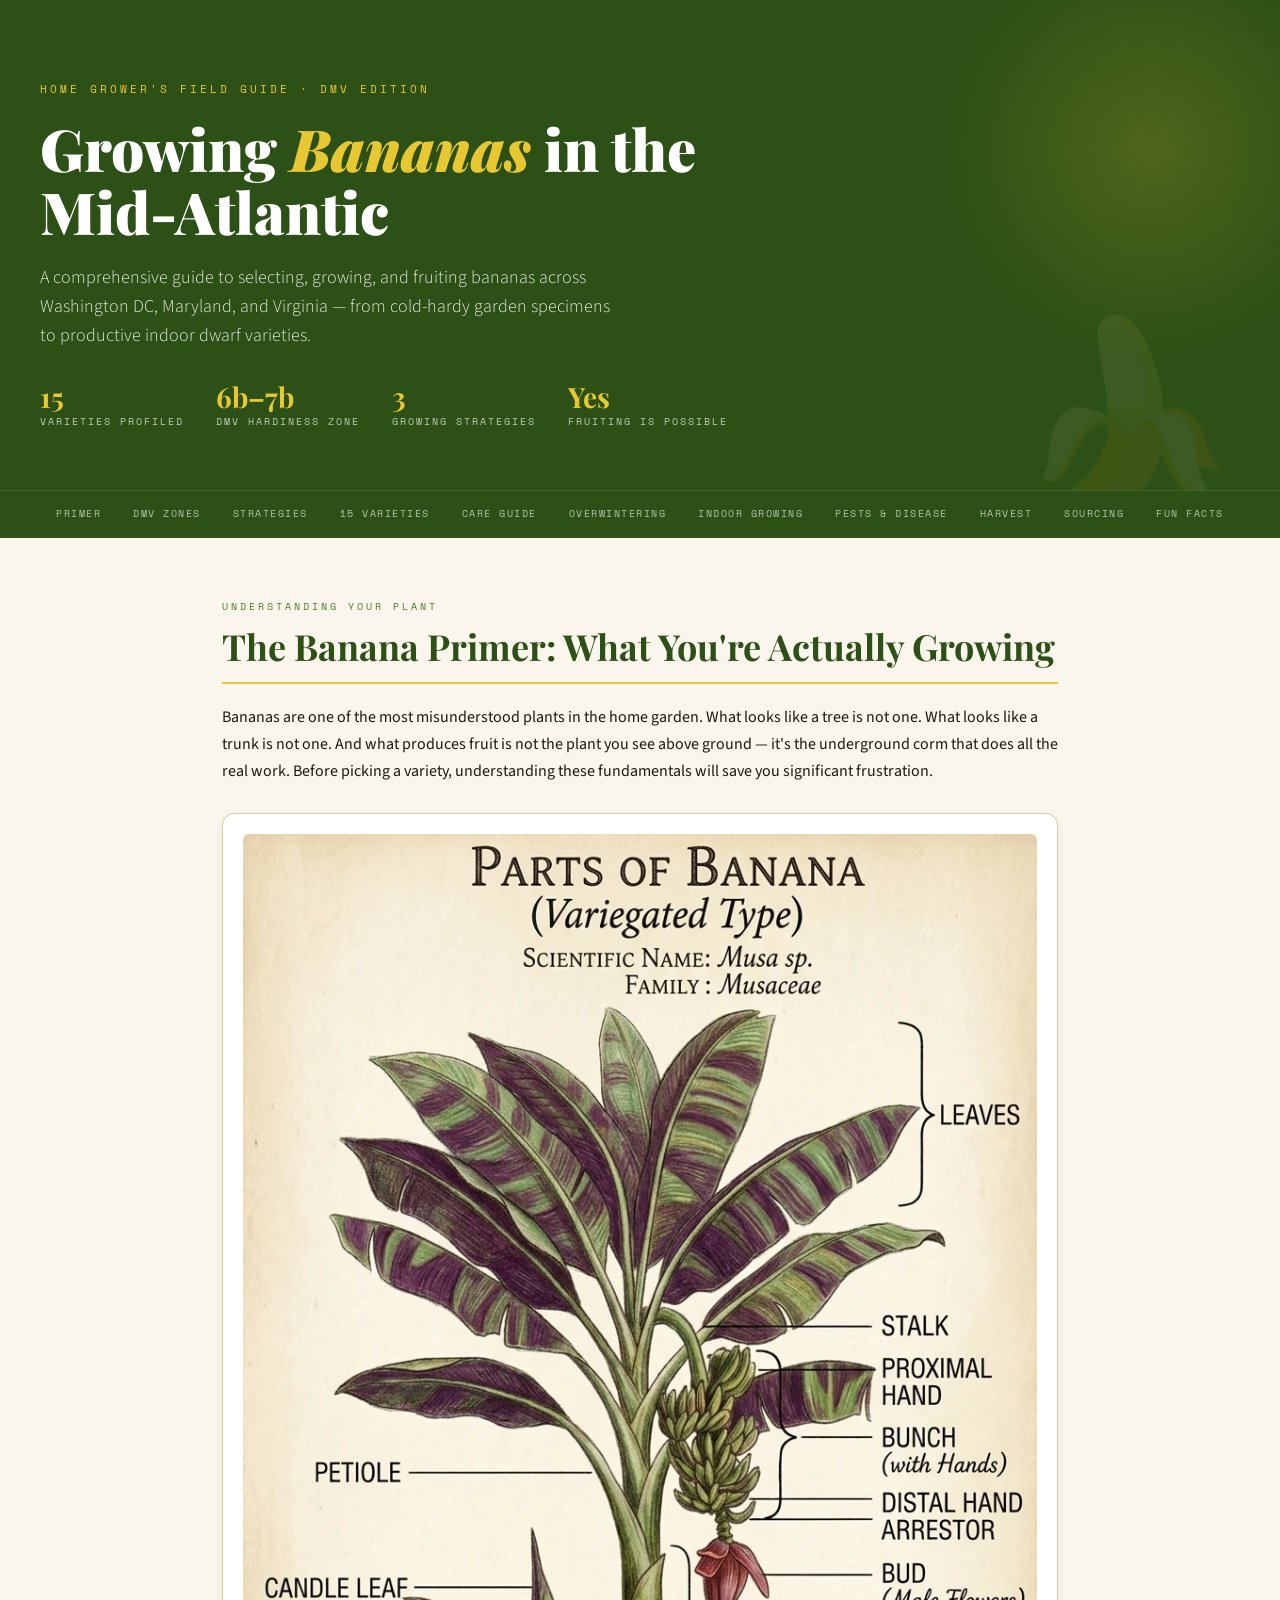
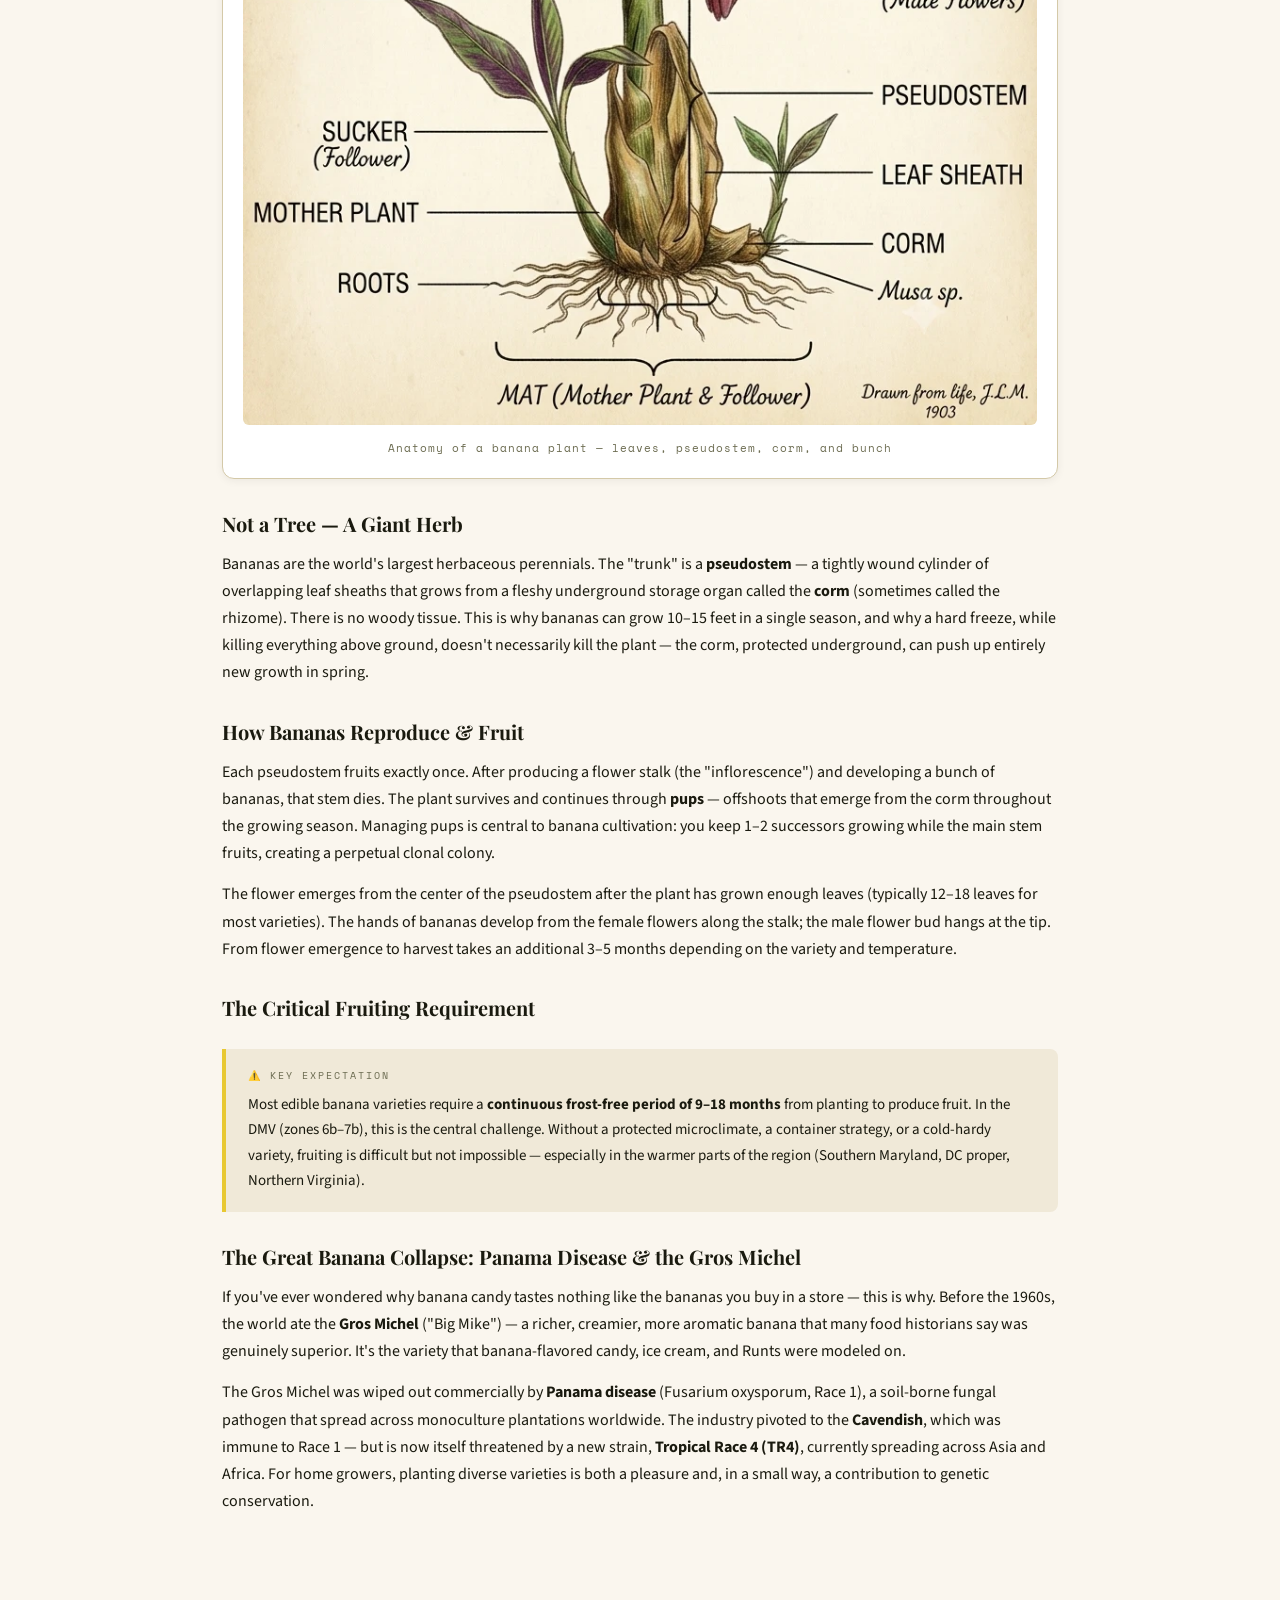
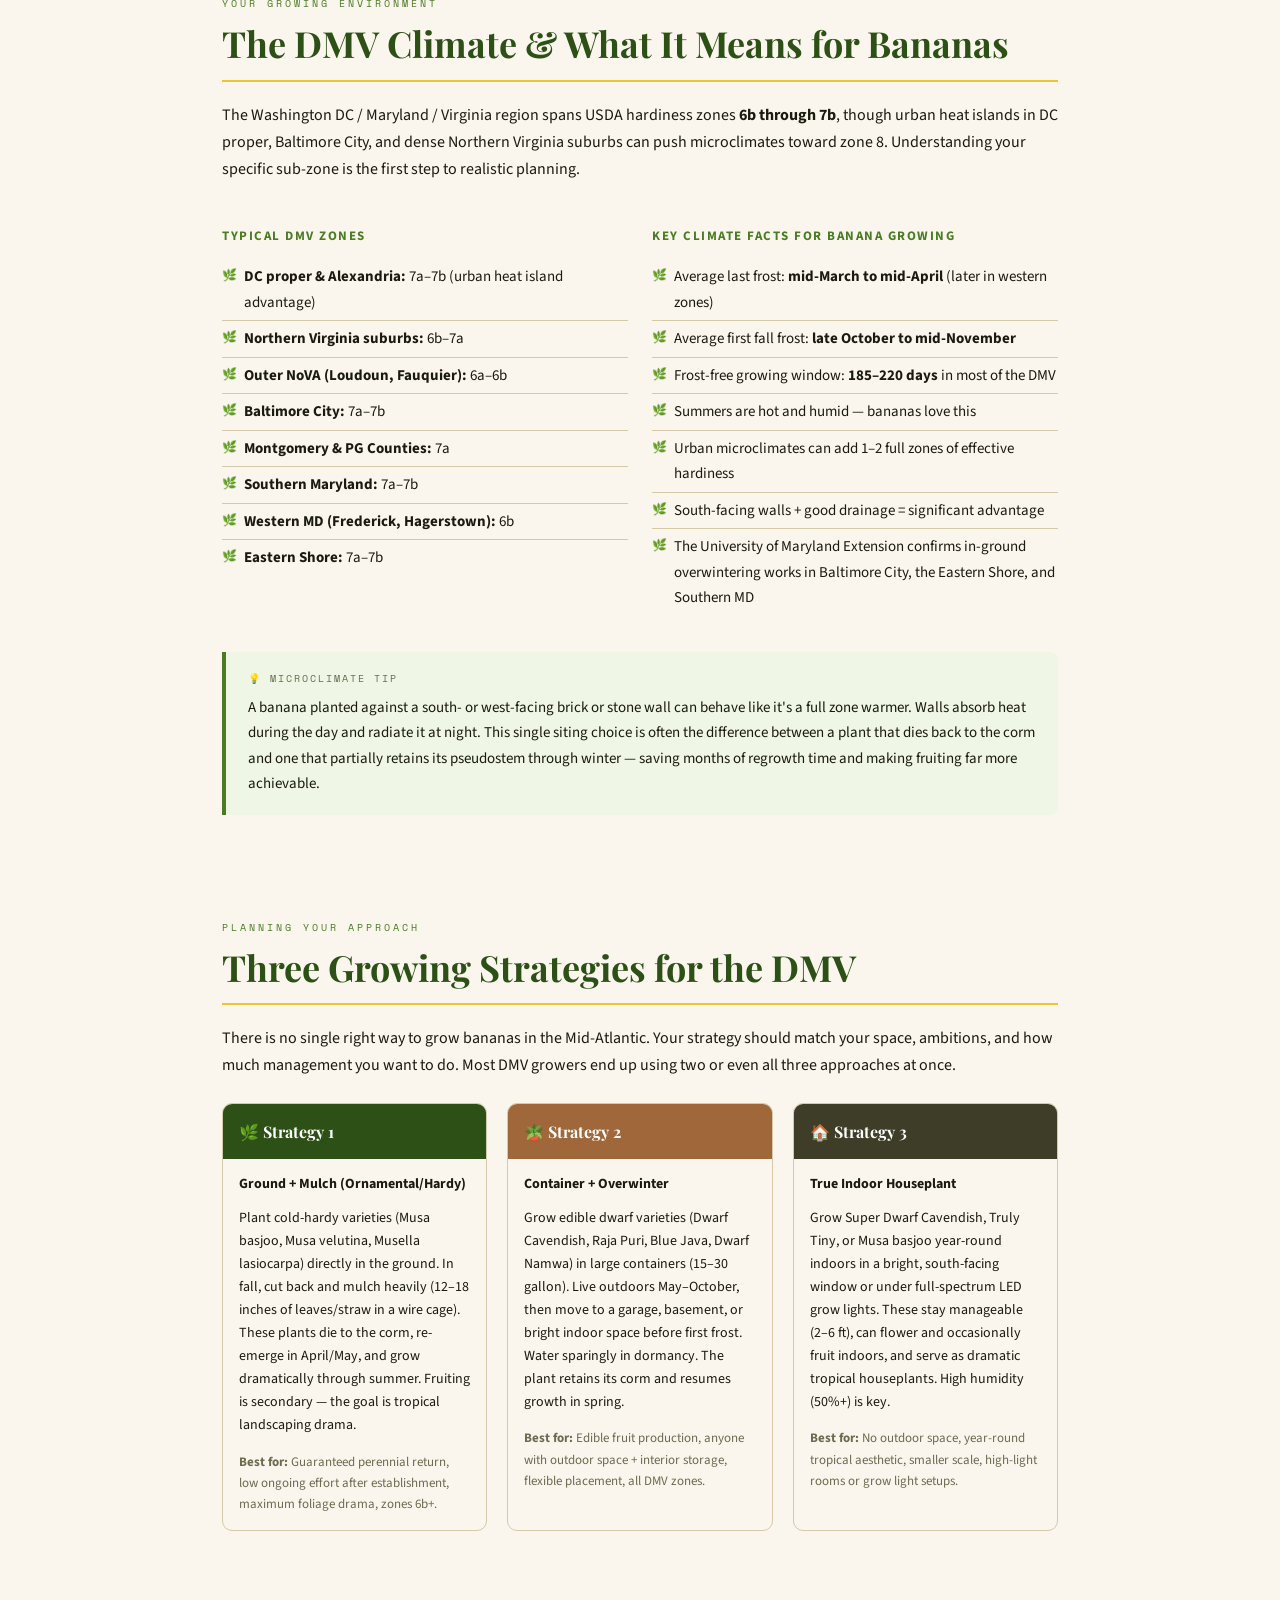
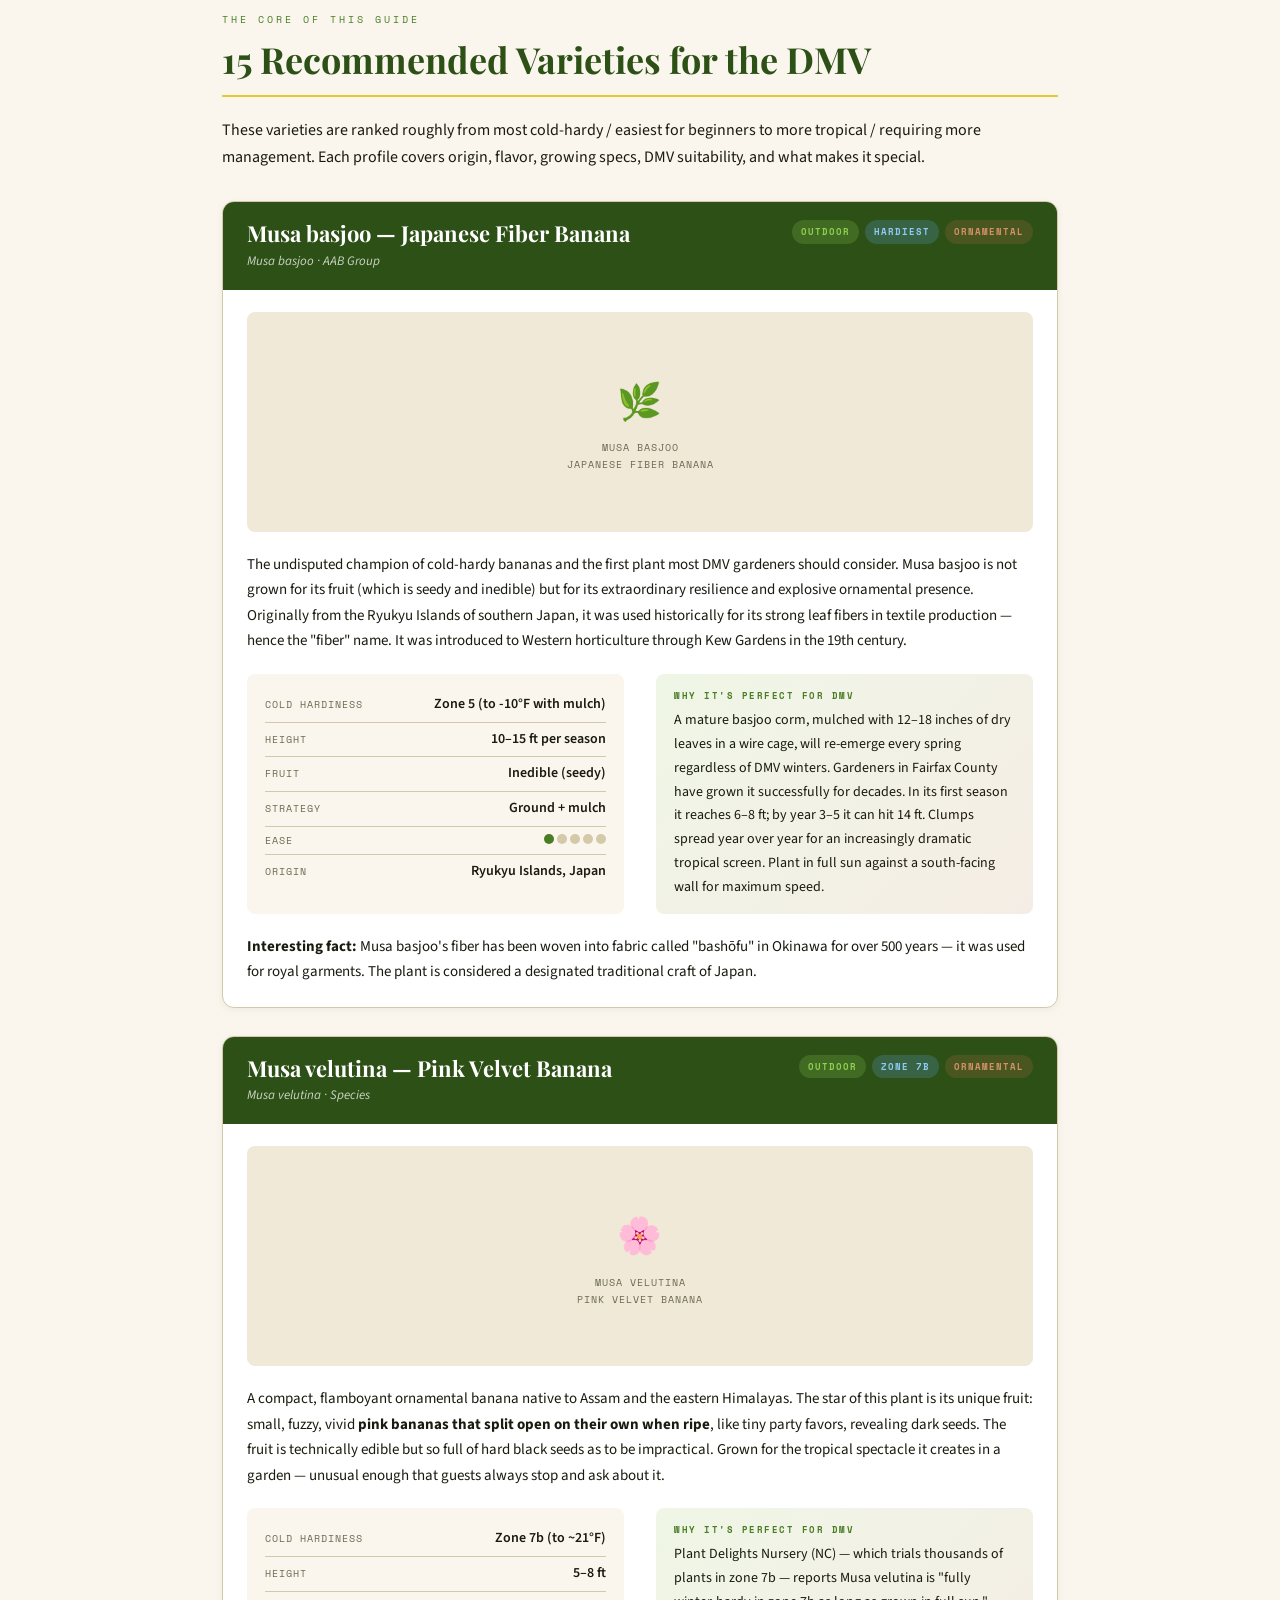
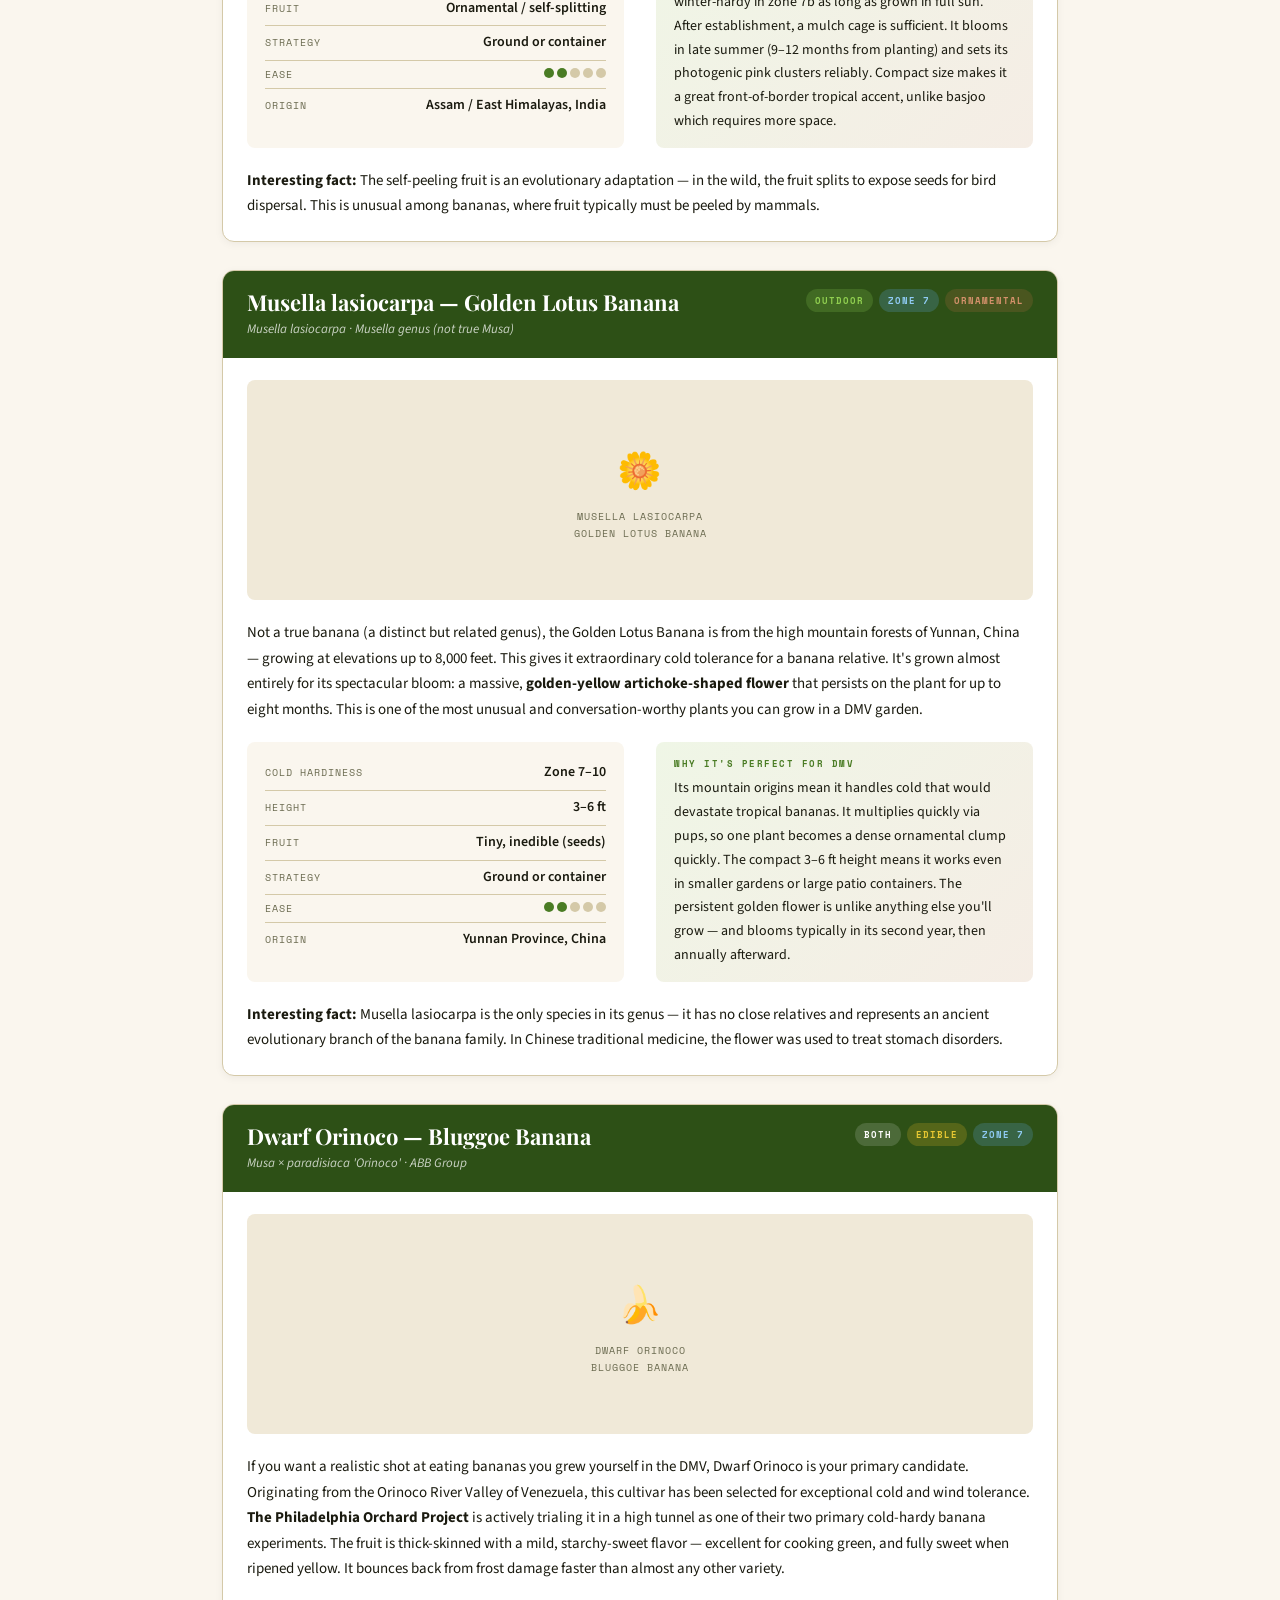
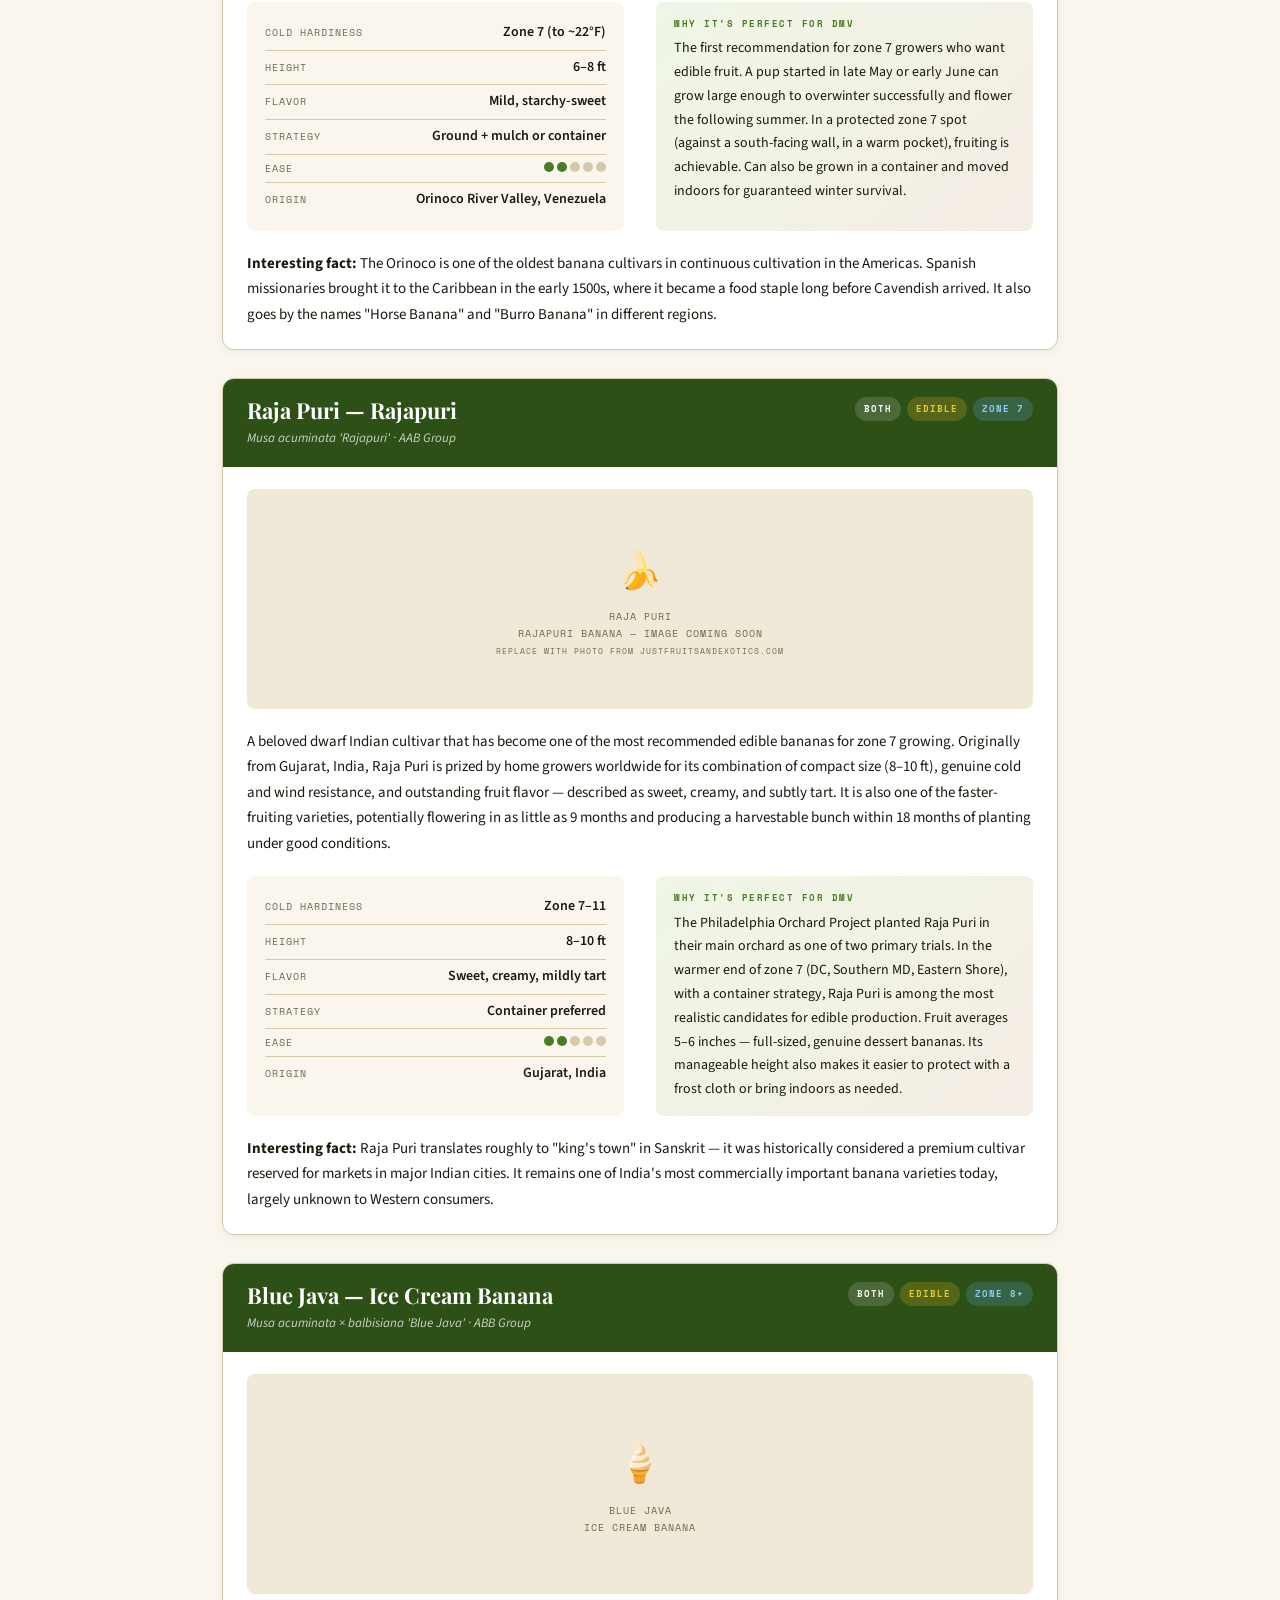
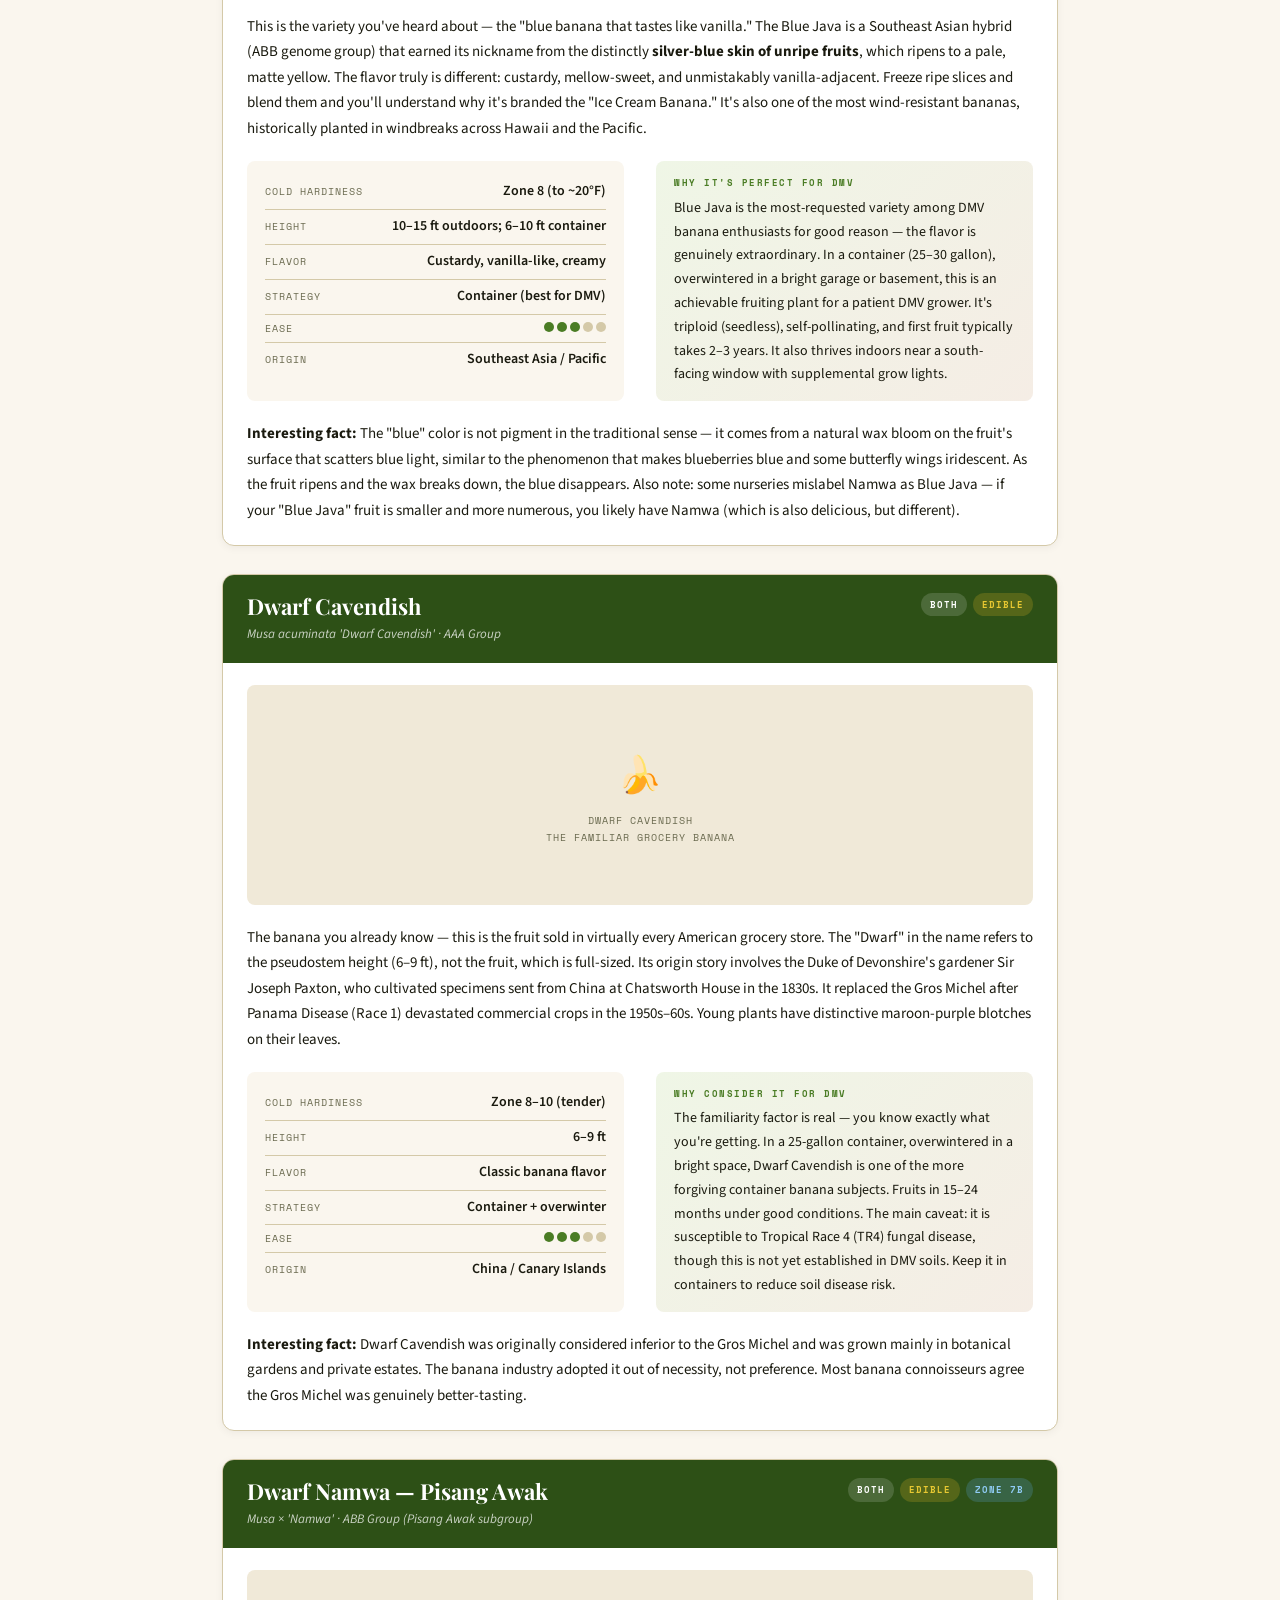
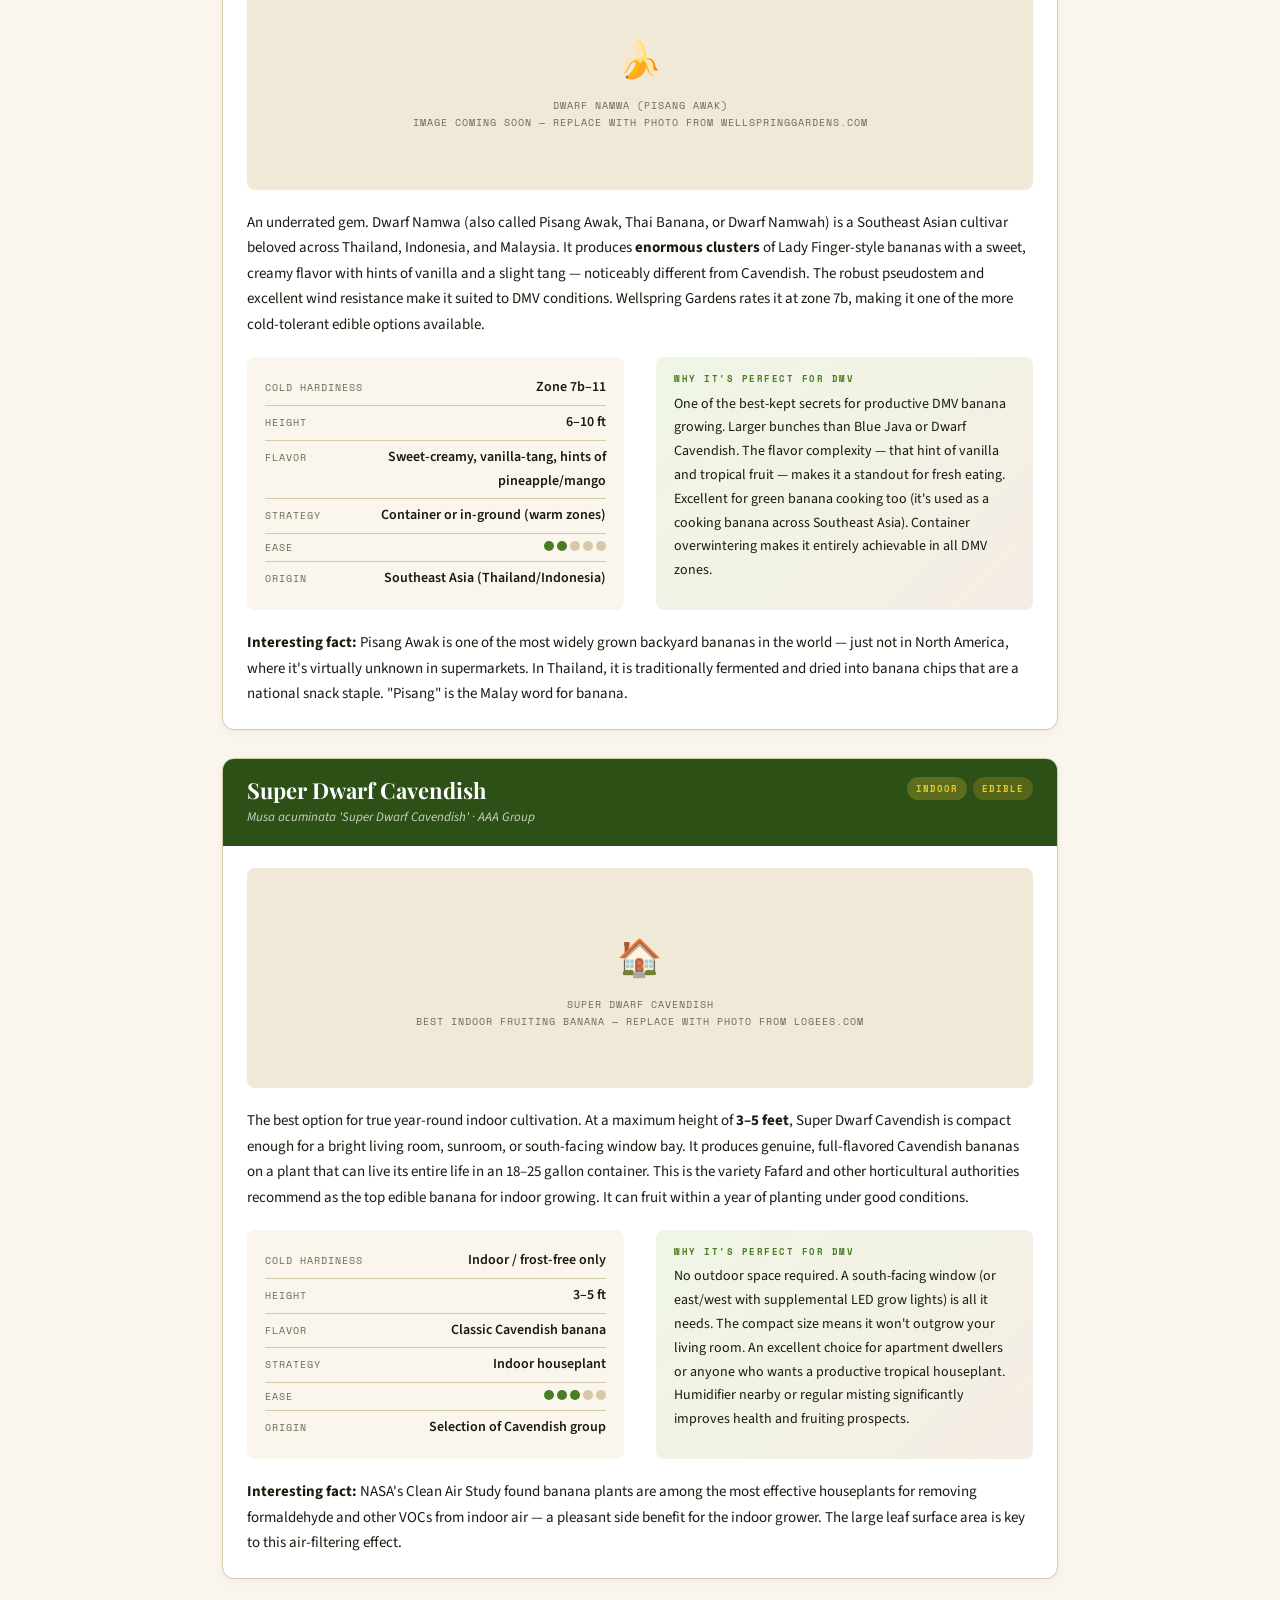
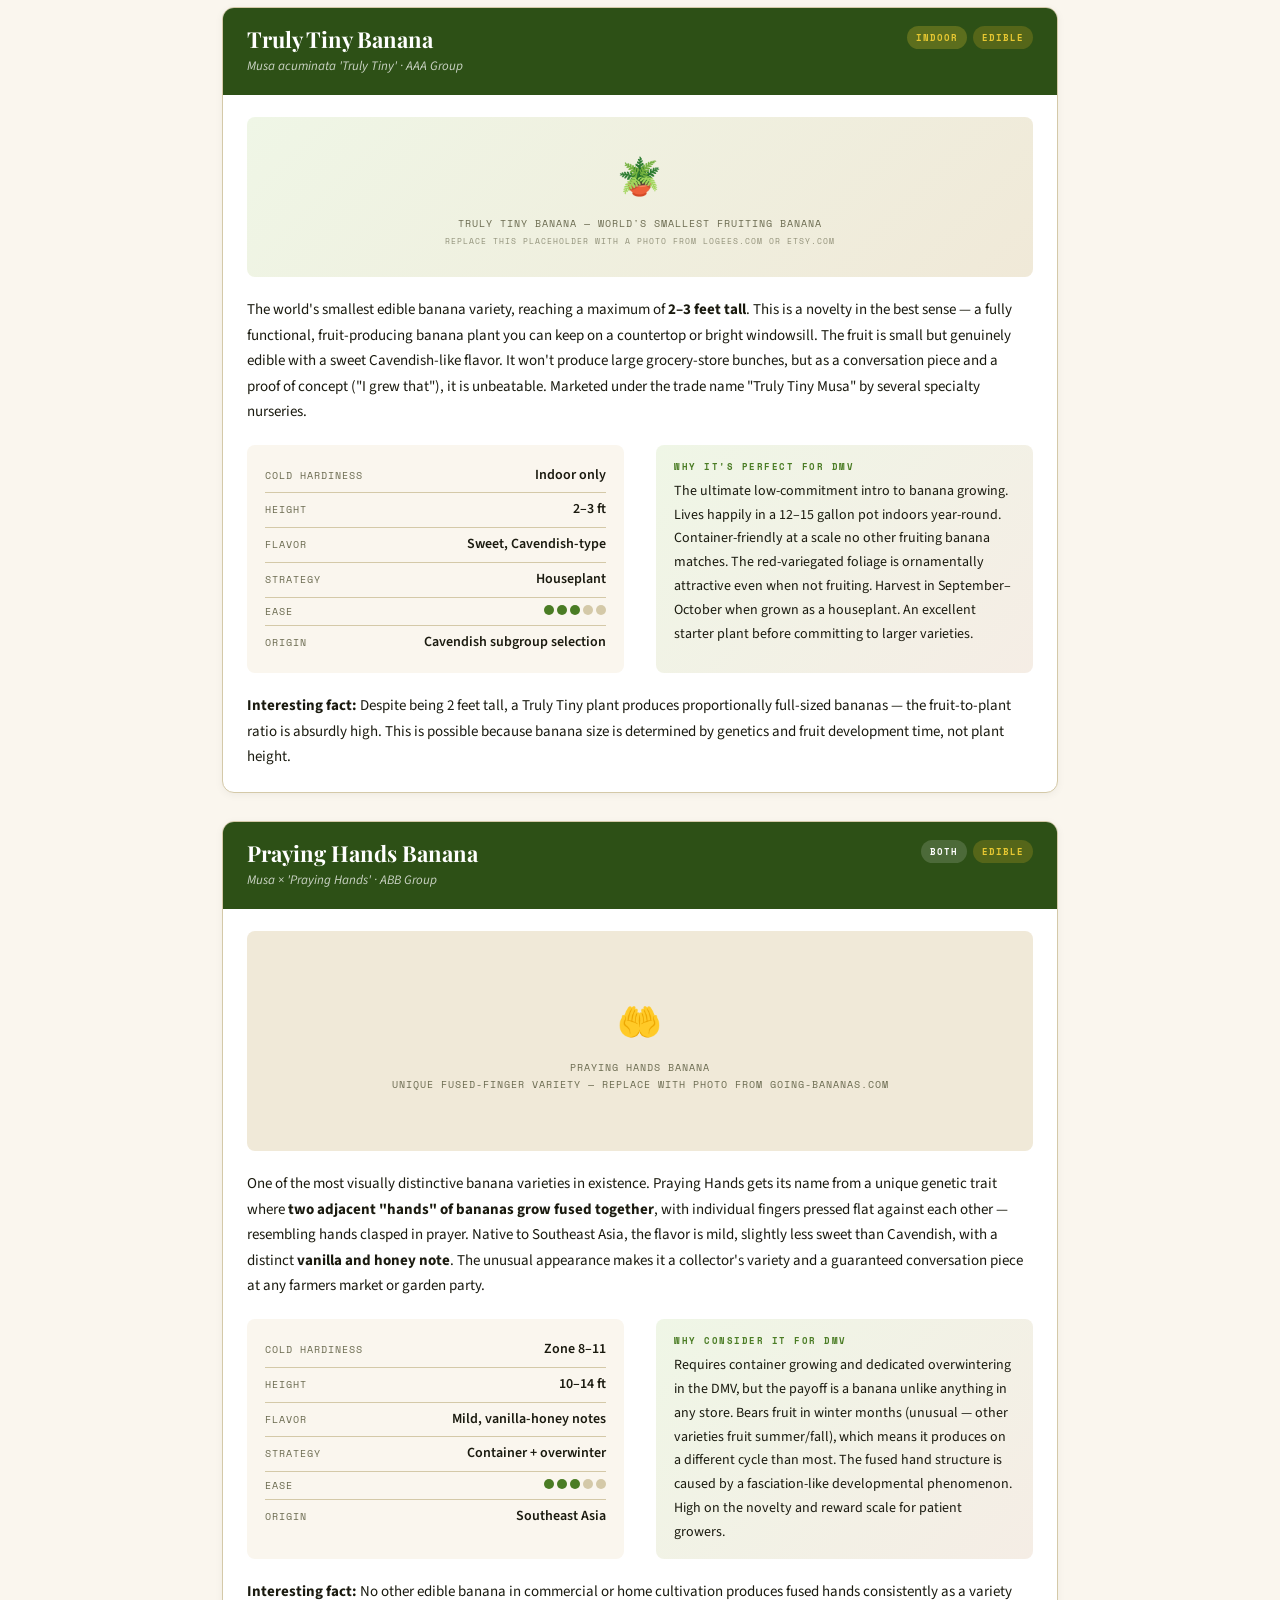
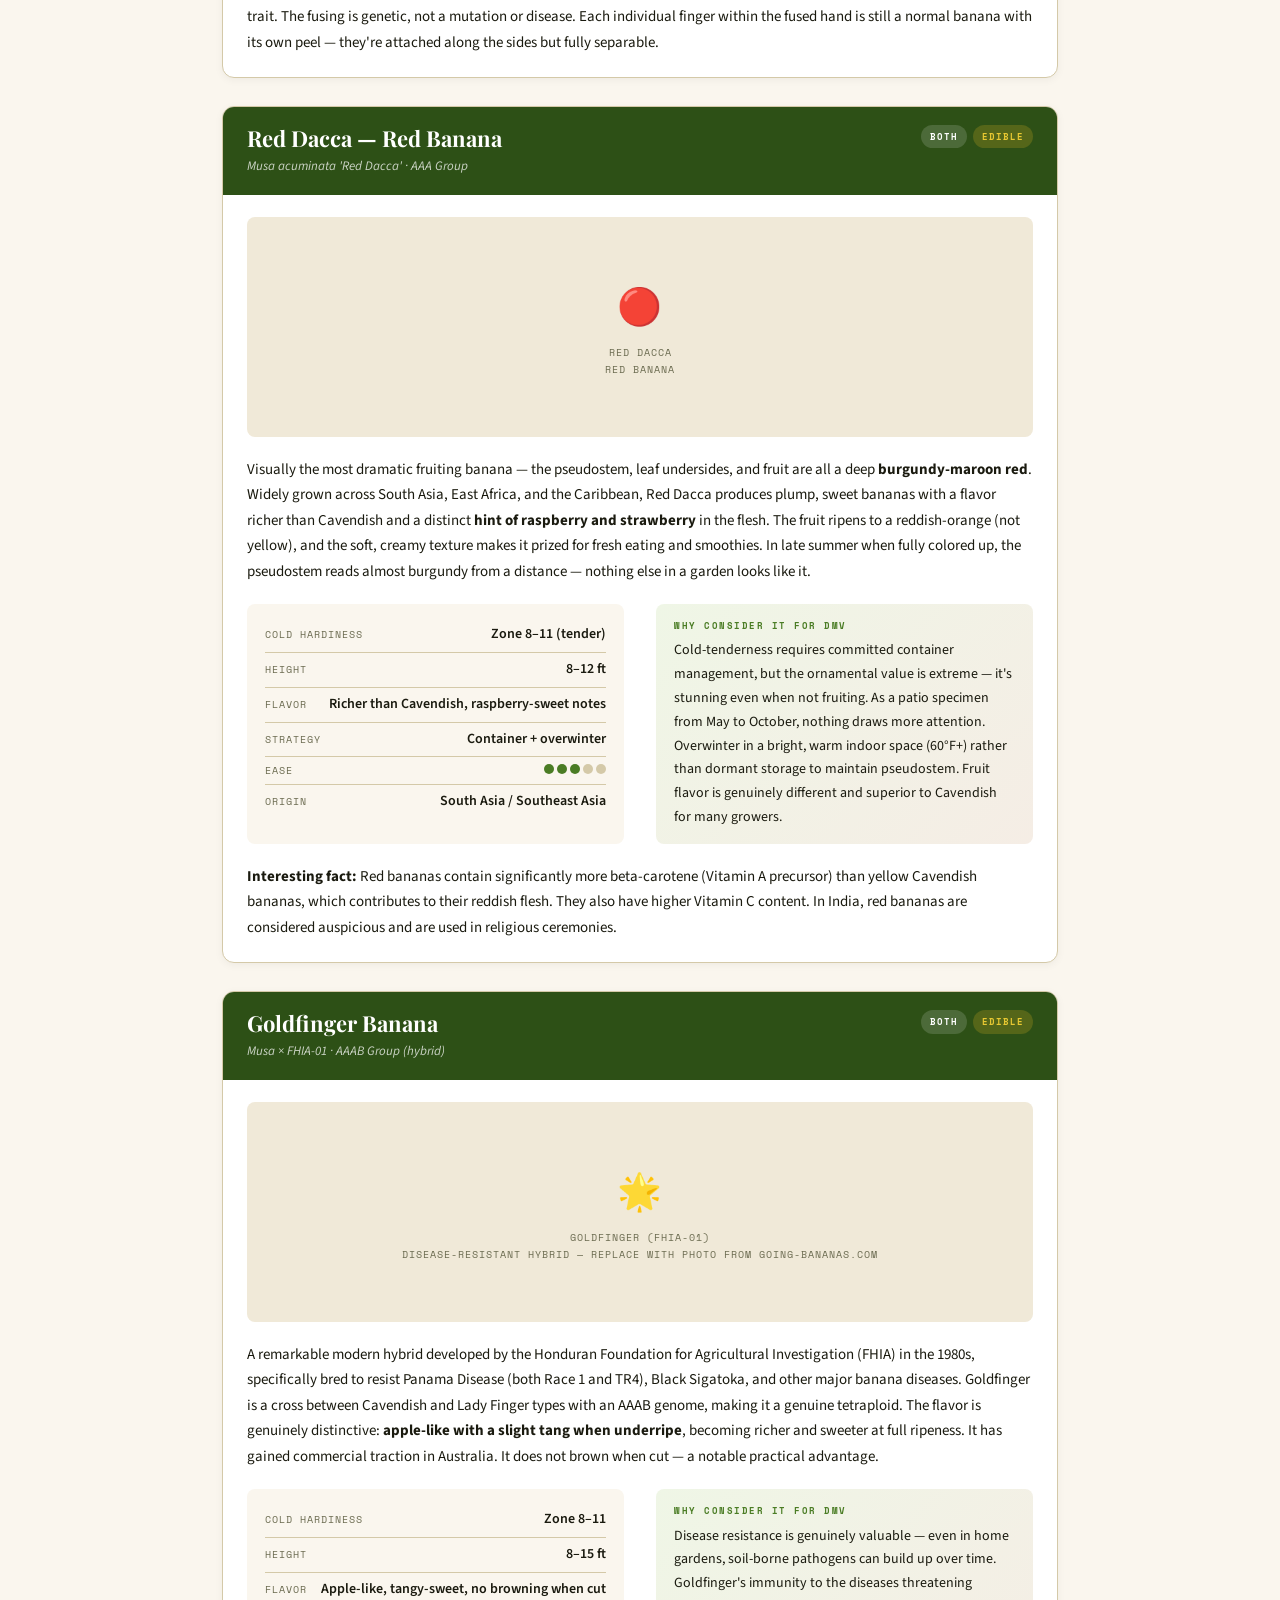
==== commit cb44660a: "Add banana anatomy diagram to the primer section Places the "Parts of Banana" labeled illustration (" ====
--- a/index.html
+++ b/index.html
@@ -220,6 +220,32 @@
     margin-bottom: 8px;
   }
   .callout p { font-size: 15px; }
+
+  /* ── DIAGRAM FIGURE ── */
+  .diagram-figure {
+    margin: 28px 0;
+    background: var(--white);
+    border: 1px solid var(--rule);
+    border-radius: 12px;
+    padding: 20px;
+    box-shadow: 0 2px 8px rgba(0,0,0,0.06);
+    text-align: center;
+  }
+  .diagram-figure img {
+    max-width: 100%;
+    height: auto;
+    border-radius: 6px;
+    display: block;
+    margin: 0 auto;
+  }
+  .diagram-figure figcaption {
+    margin-top: 14px;
+    font-family: 'Space Mono', monospace;
+    font-size: 11px;
+    letter-spacing: 1px;
+    color: var(--ink-light);
+    text-align: center;
+  }
 
   /* ── VARIETY CARDS ── */
   .variety-grid {
@@ -672,6 +698,11 @@
     <div class="section-eyebrow">Understanding Your Plant</div>
     <h2>The Banana Primer: What You're Actually Growing</h2>
     <p>Bananas are one of the most misunderstood plants in the home garden. What looks like a tree is not one. What looks like a trunk is not one. And what produces fruit is not the plant you see above ground — it's the underground corm that does all the real work. Before picking a variety, understanding these fundamentals will save you significant frustration.</p>
+
+    <figure class="diagram-figure">
+      <img src="images/parts-of-banana.webp" alt="Labeled diagram of the parts of a banana plant (variegated type), showing leaves, stalk, bunch, pseudostem, corm, roots, and other anatomy" />
+      <figcaption>Anatomy of a banana plant — leaves, pseudostem, corm, and bunch</figcaption>
+    </figure>
 
     <h3>Not a Tree — A Giant Herb</h3>
     <p>Bananas are the world's largest herbaceous perennials. The "trunk" is a <strong>pseudostem</strong> — a tightly wound cylinder of overlapping leaf sheaths that grows from a fleshy underground storage organ called the <strong>corm</strong> (sometimes called the rhizome). There is no woody tissue. This is why bananas can grow 10–15 feet in a single season, and why a hard freeze, while killing everything above ground, doesn't necessarily kill the plant — the corm, protected underground, can push up entirely new growth in spring.</p>
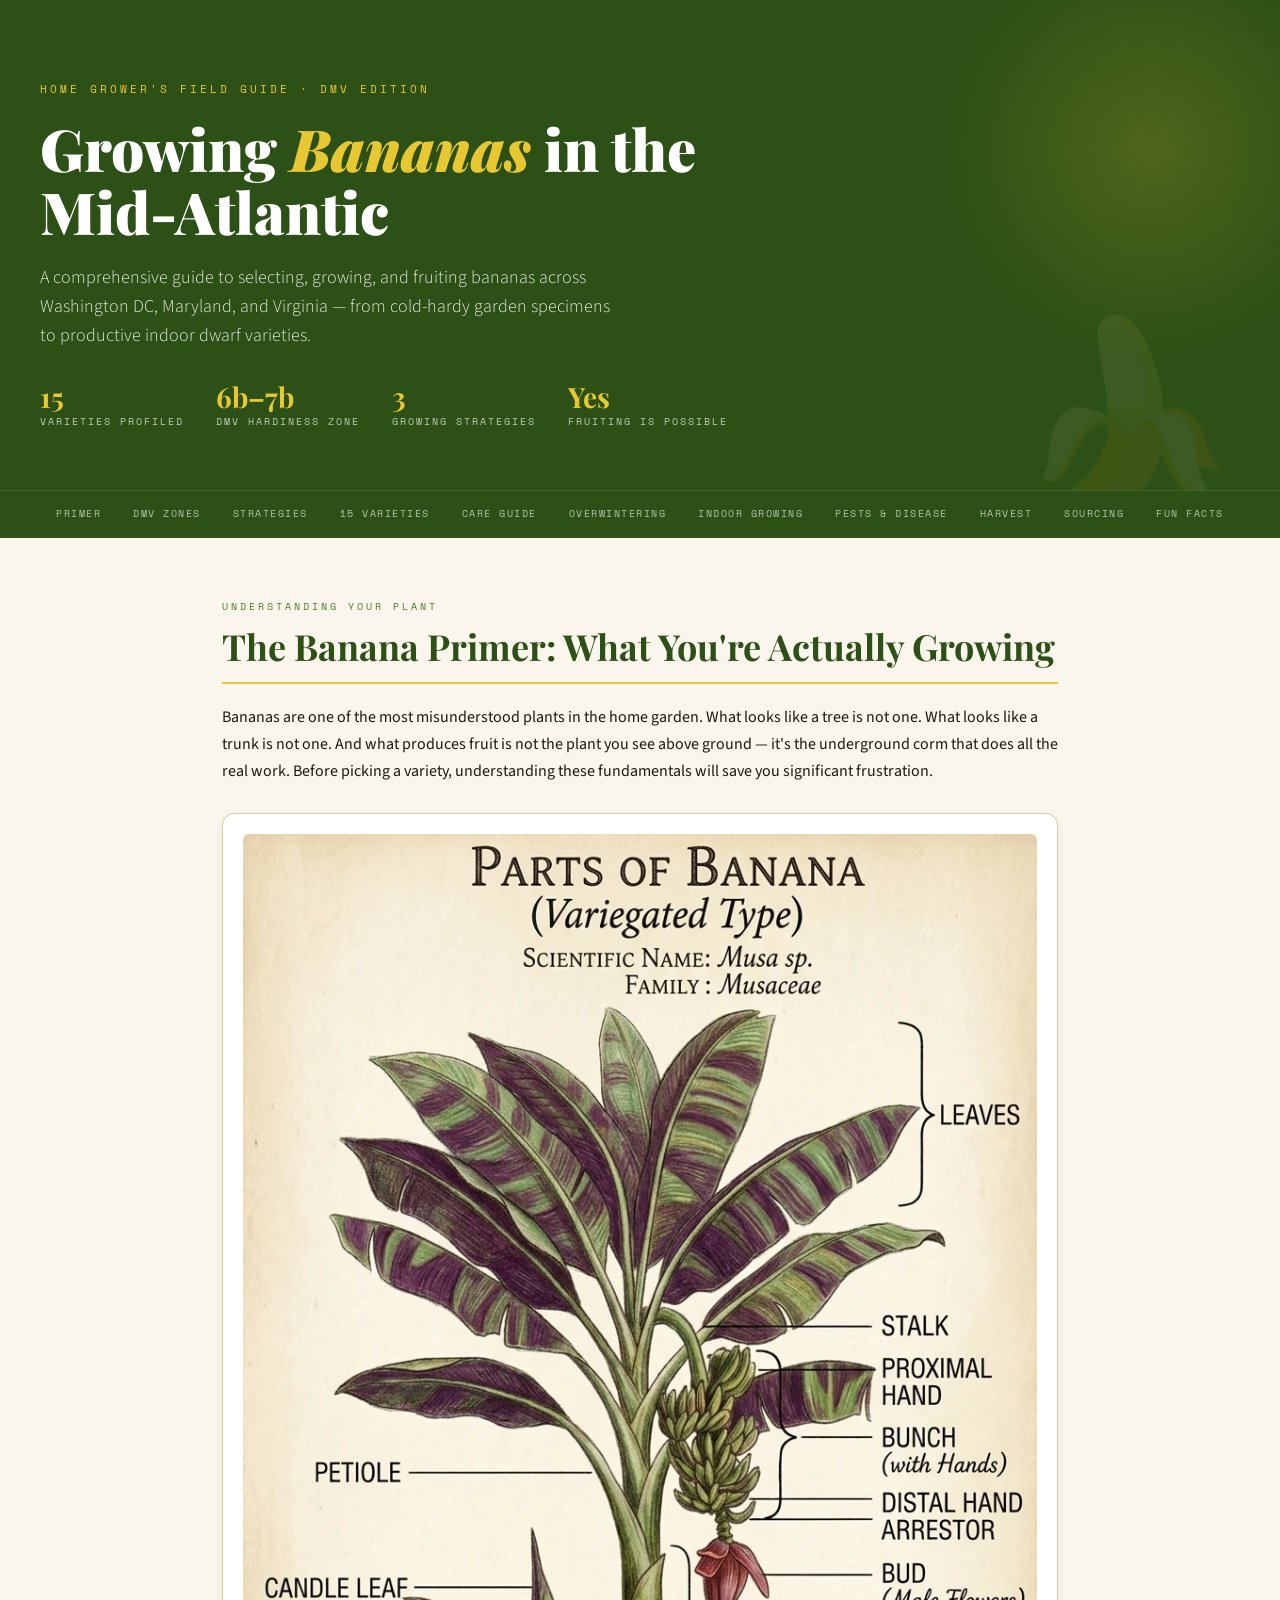
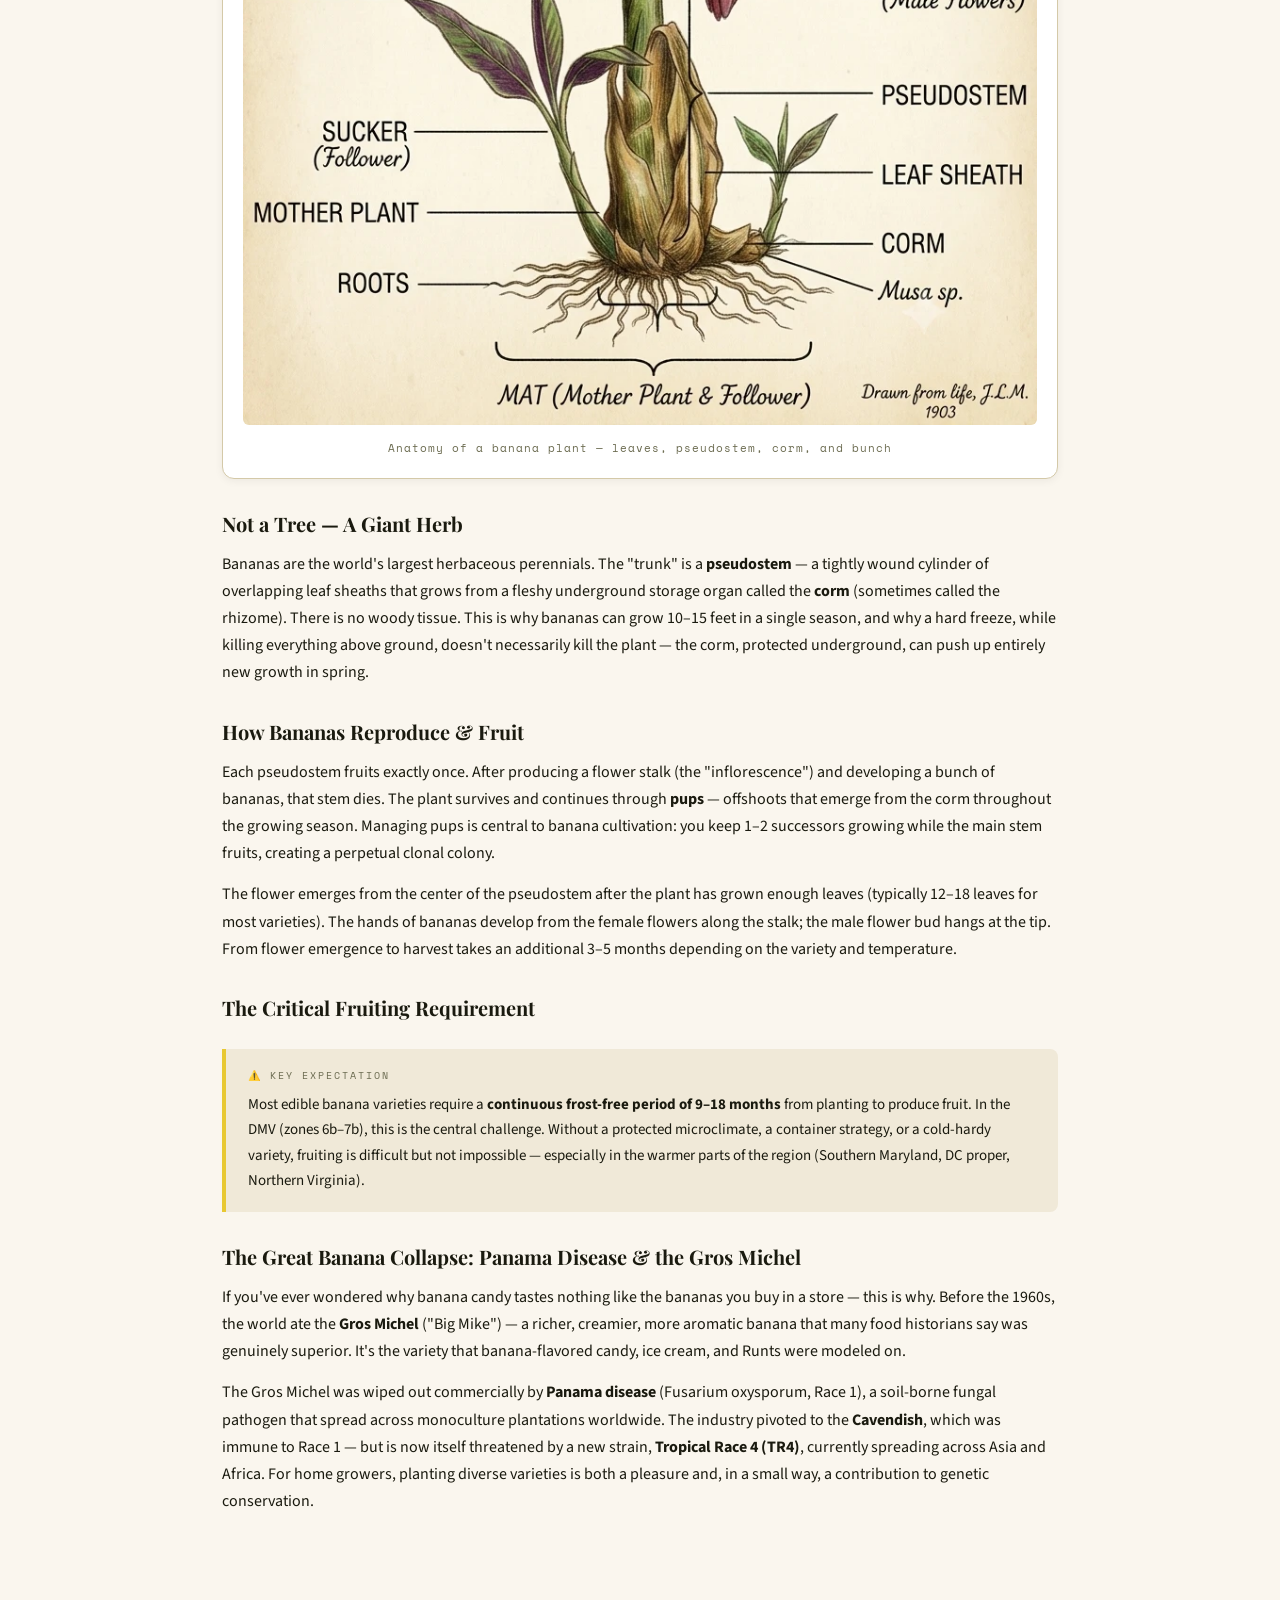
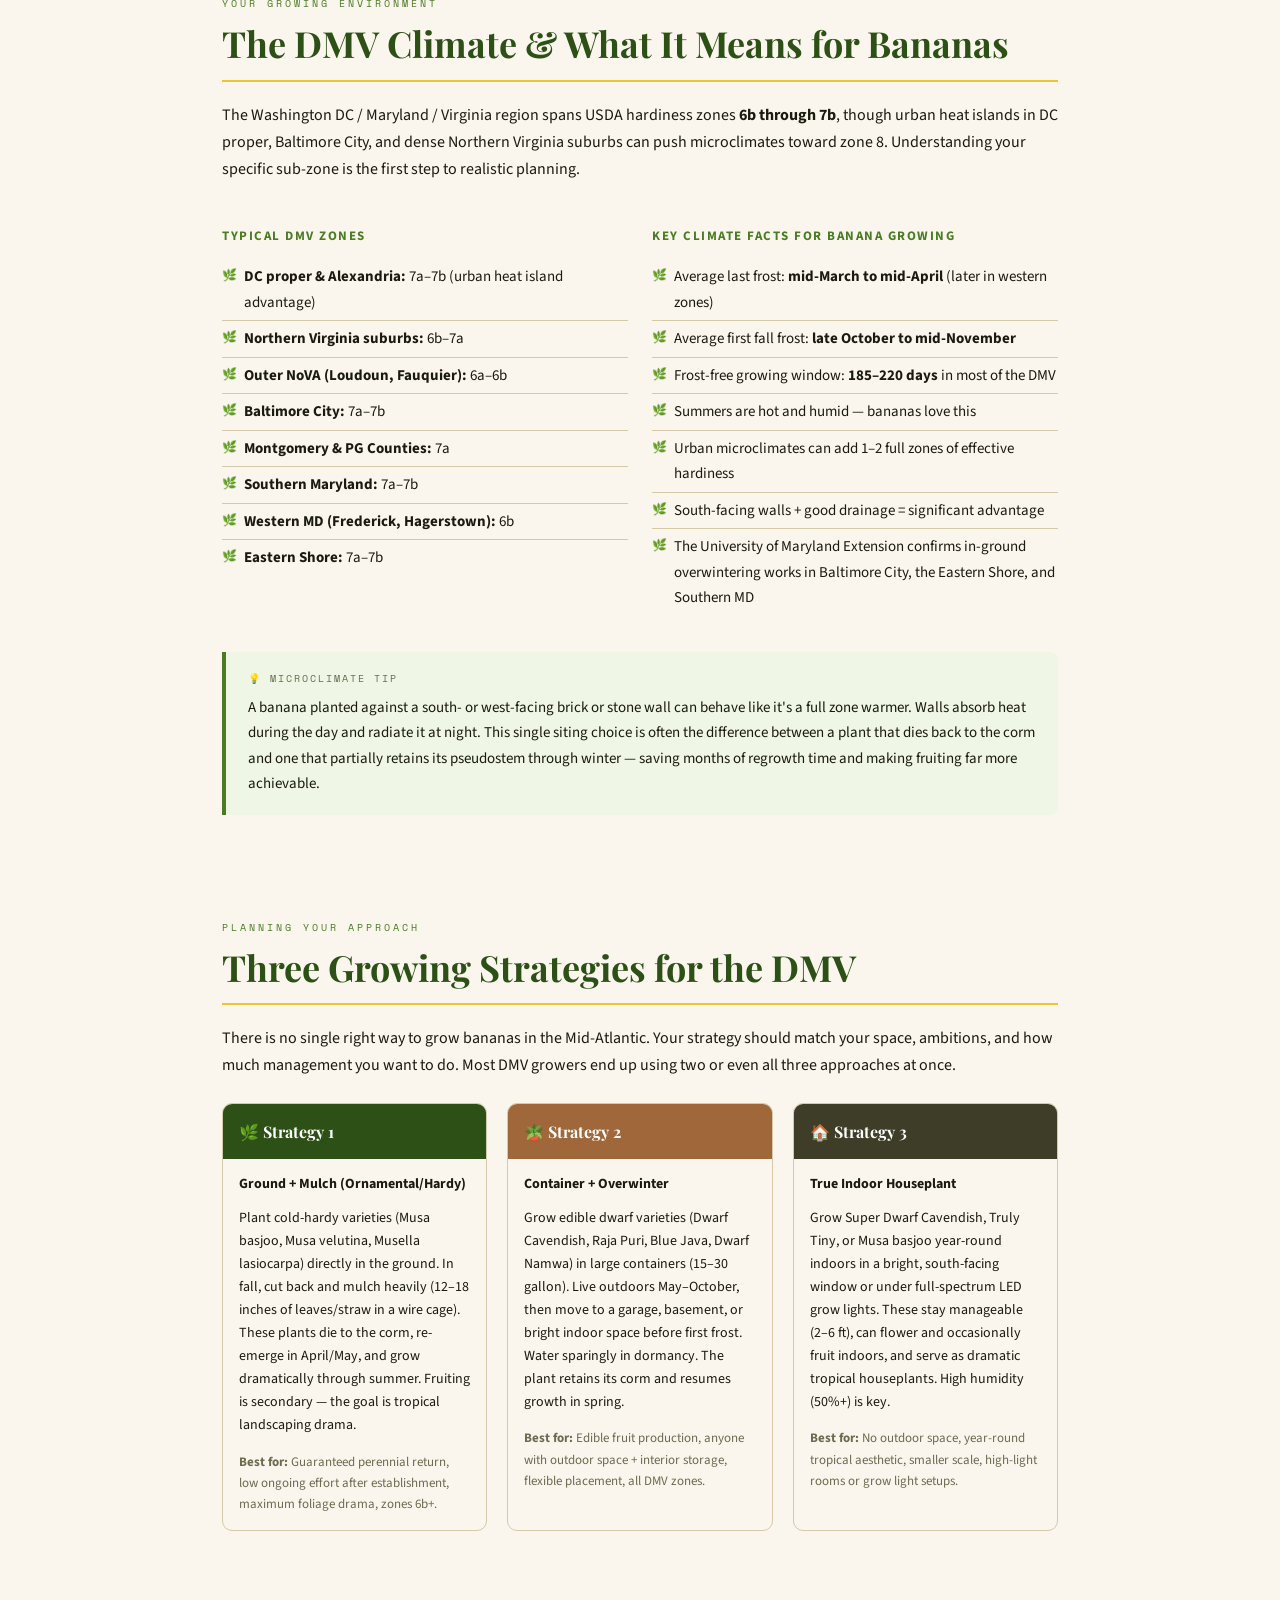
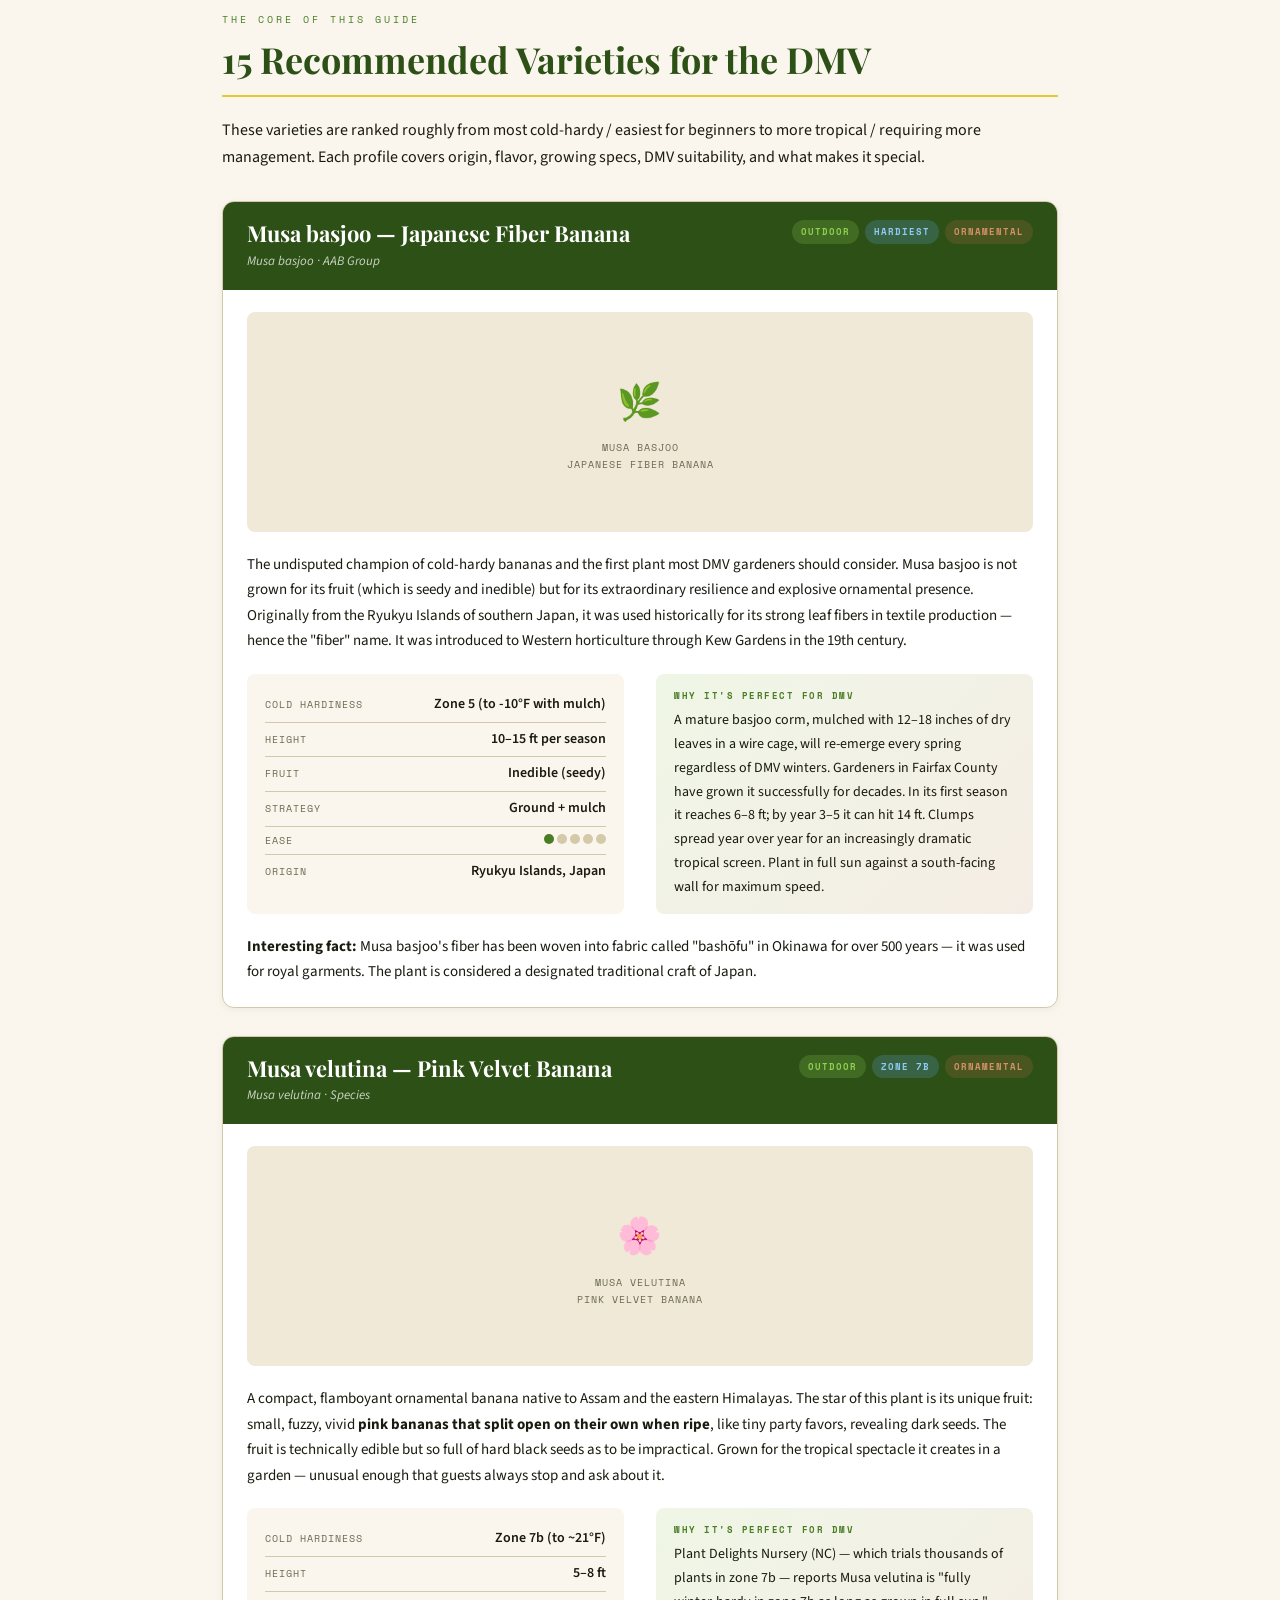
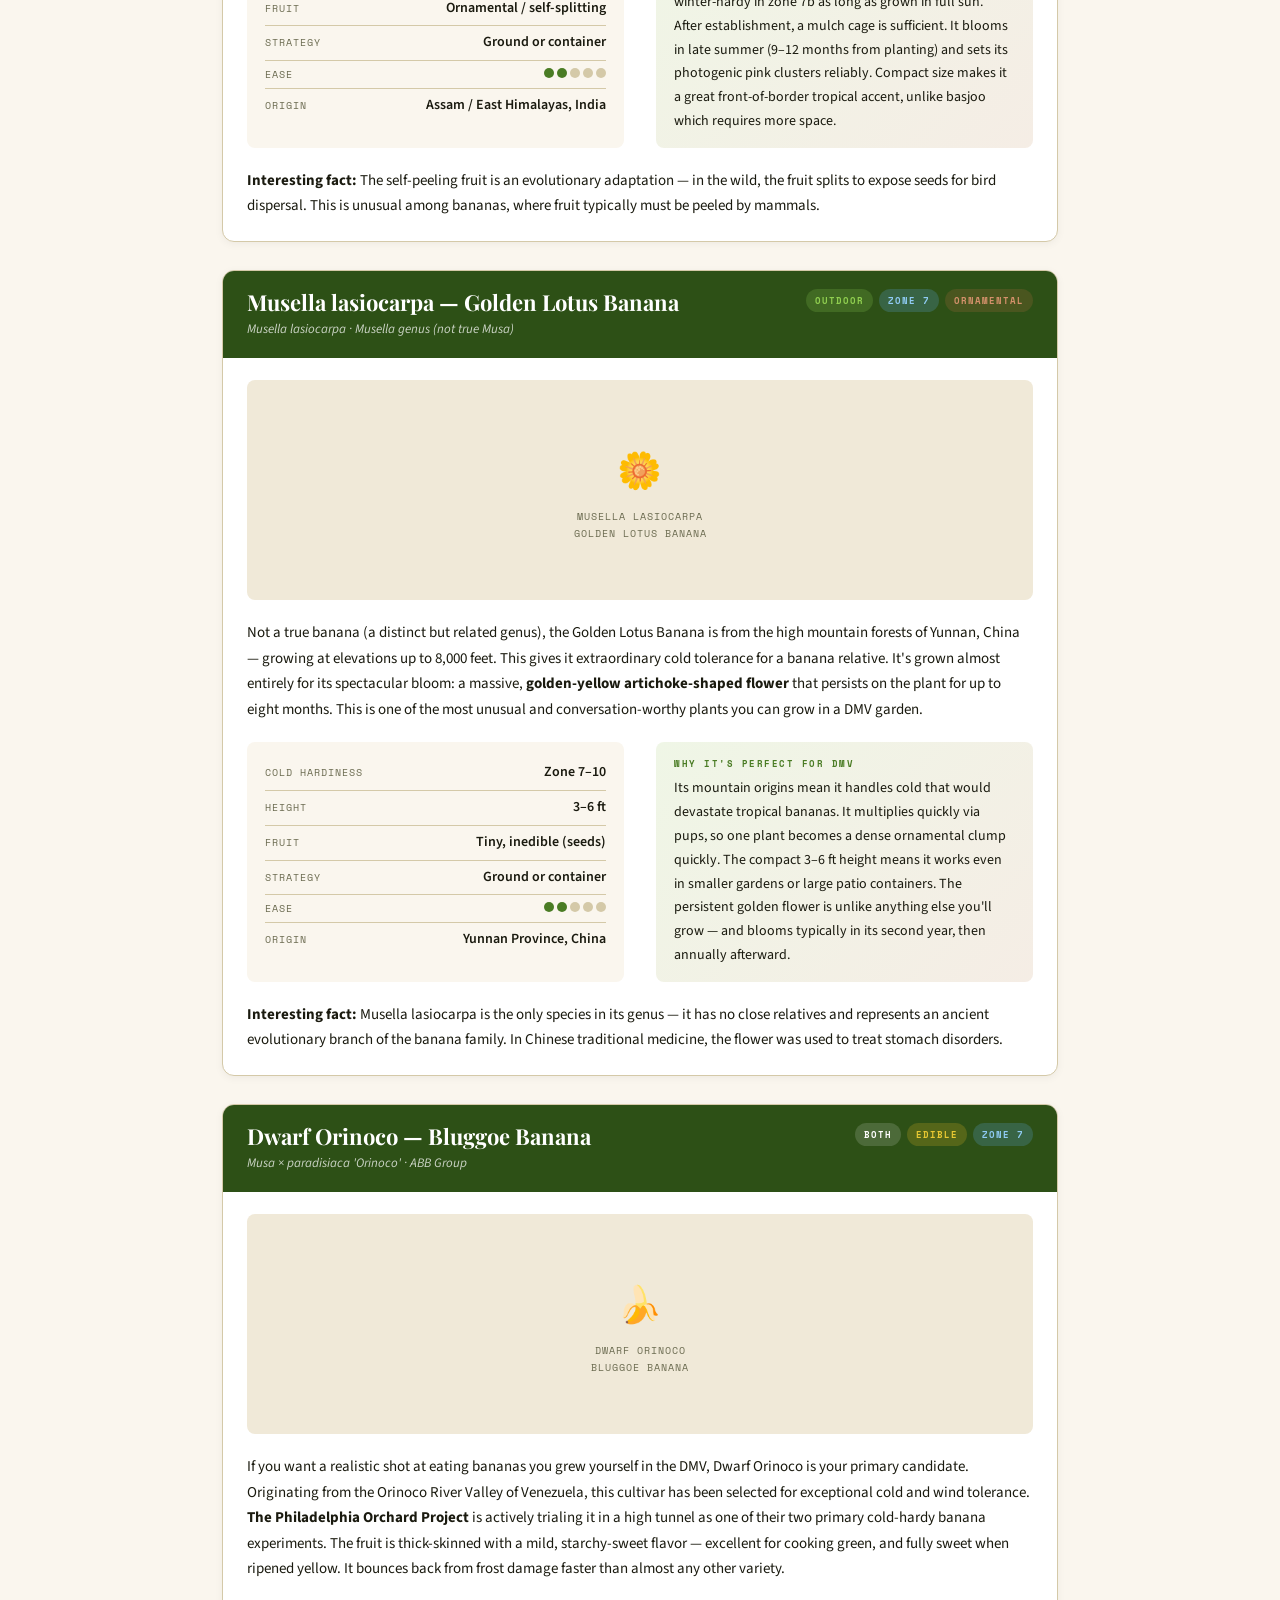
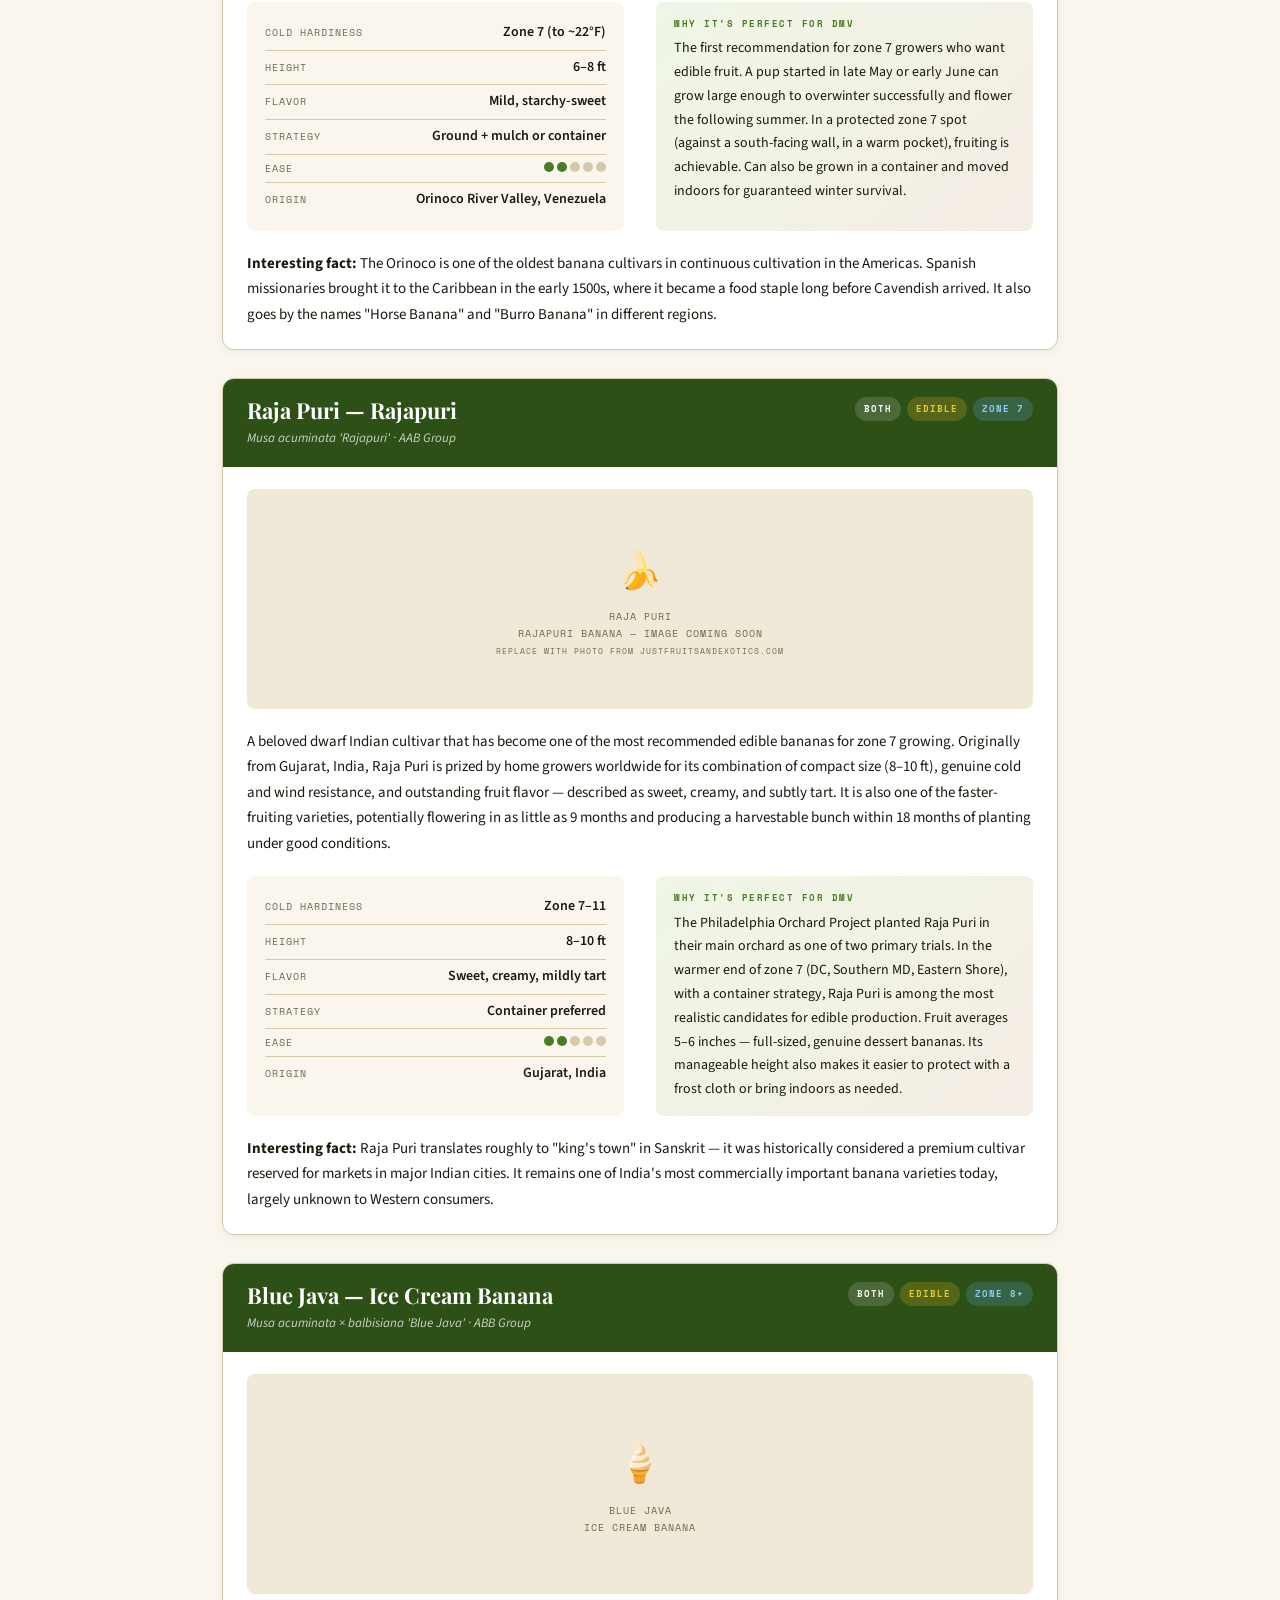
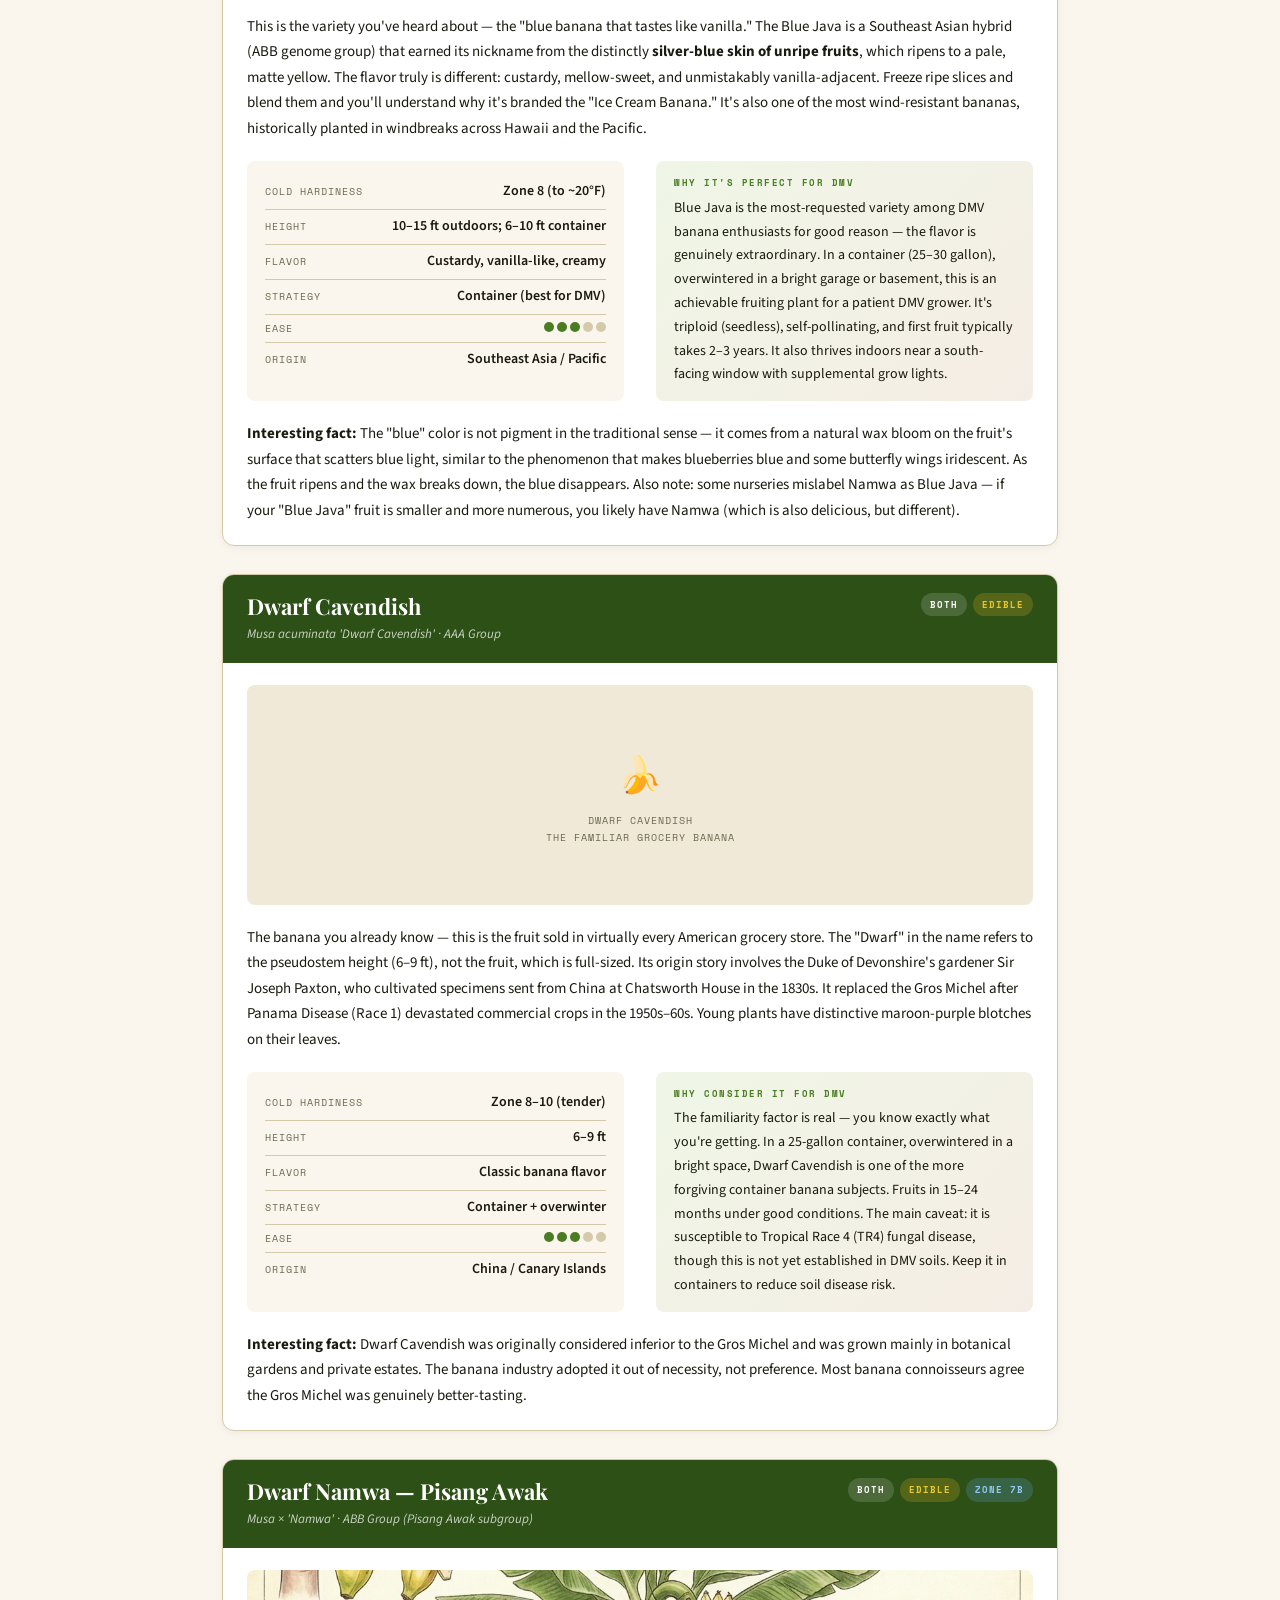
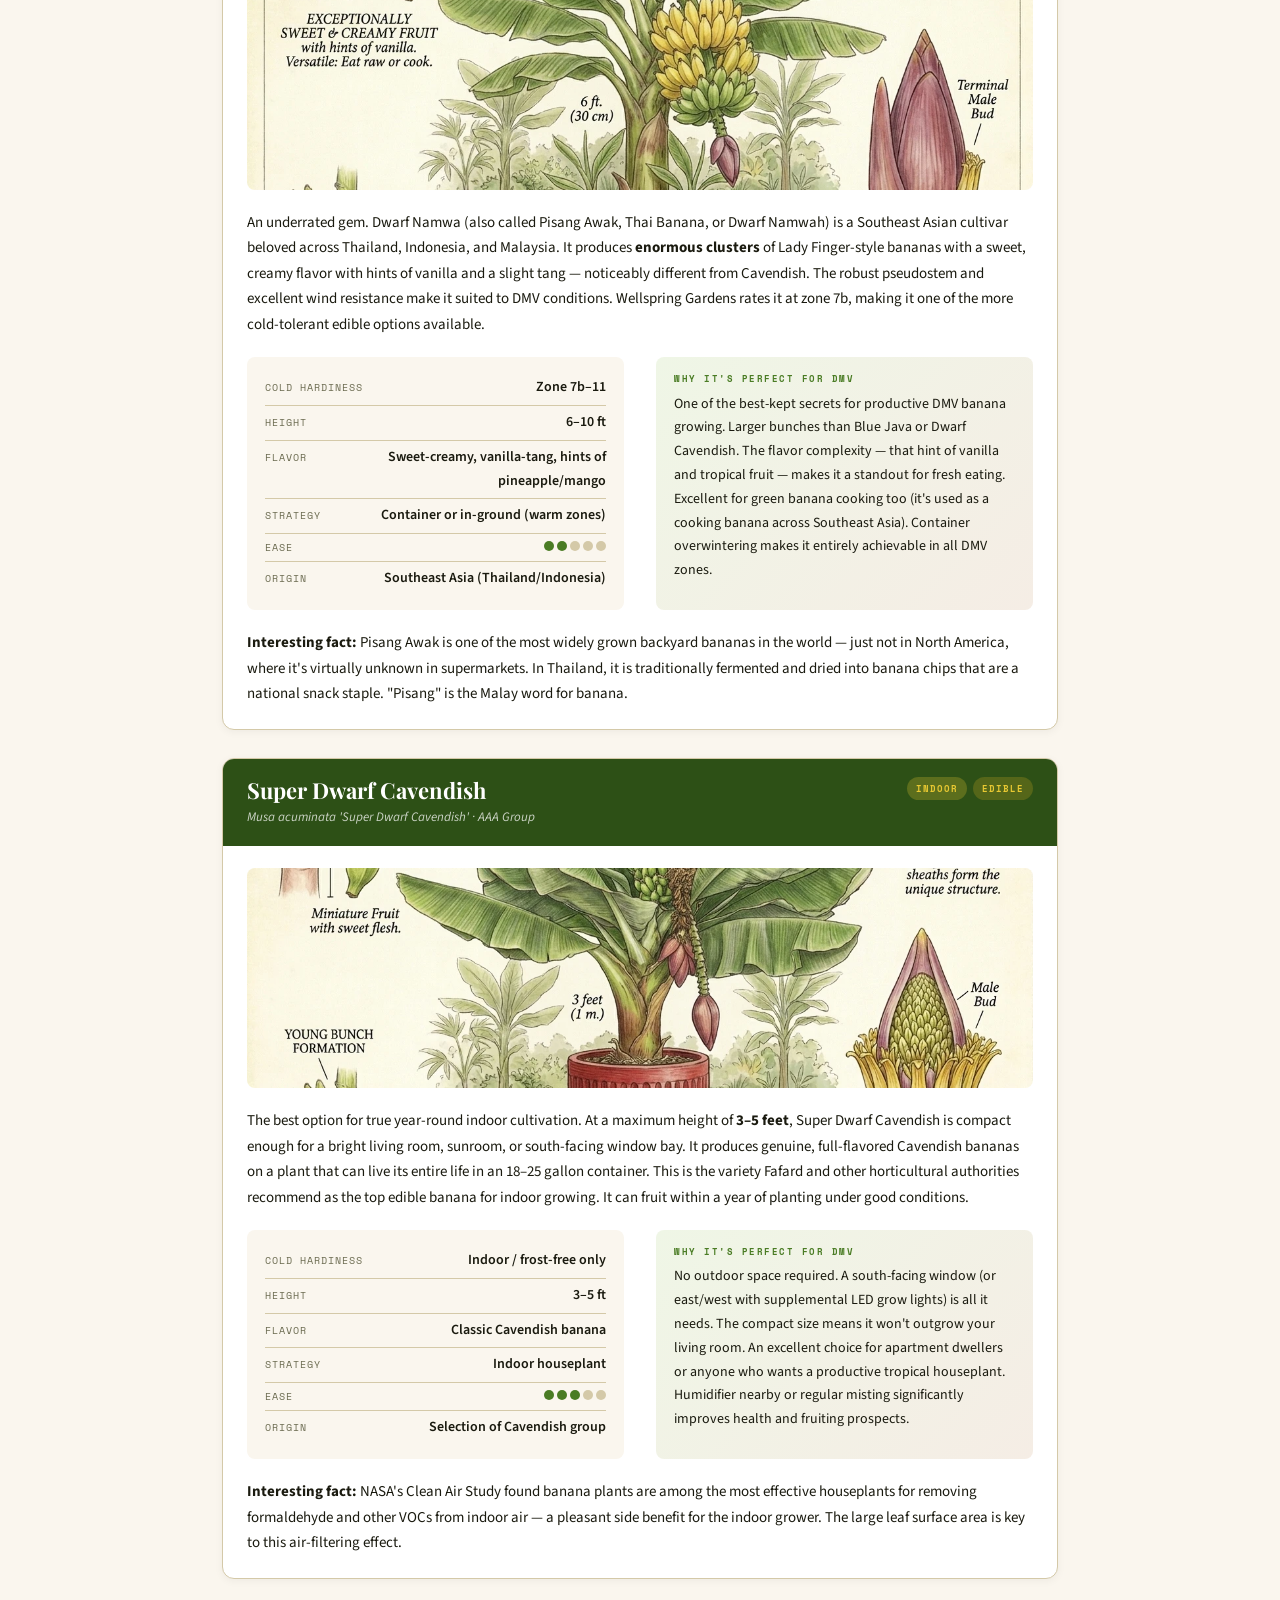
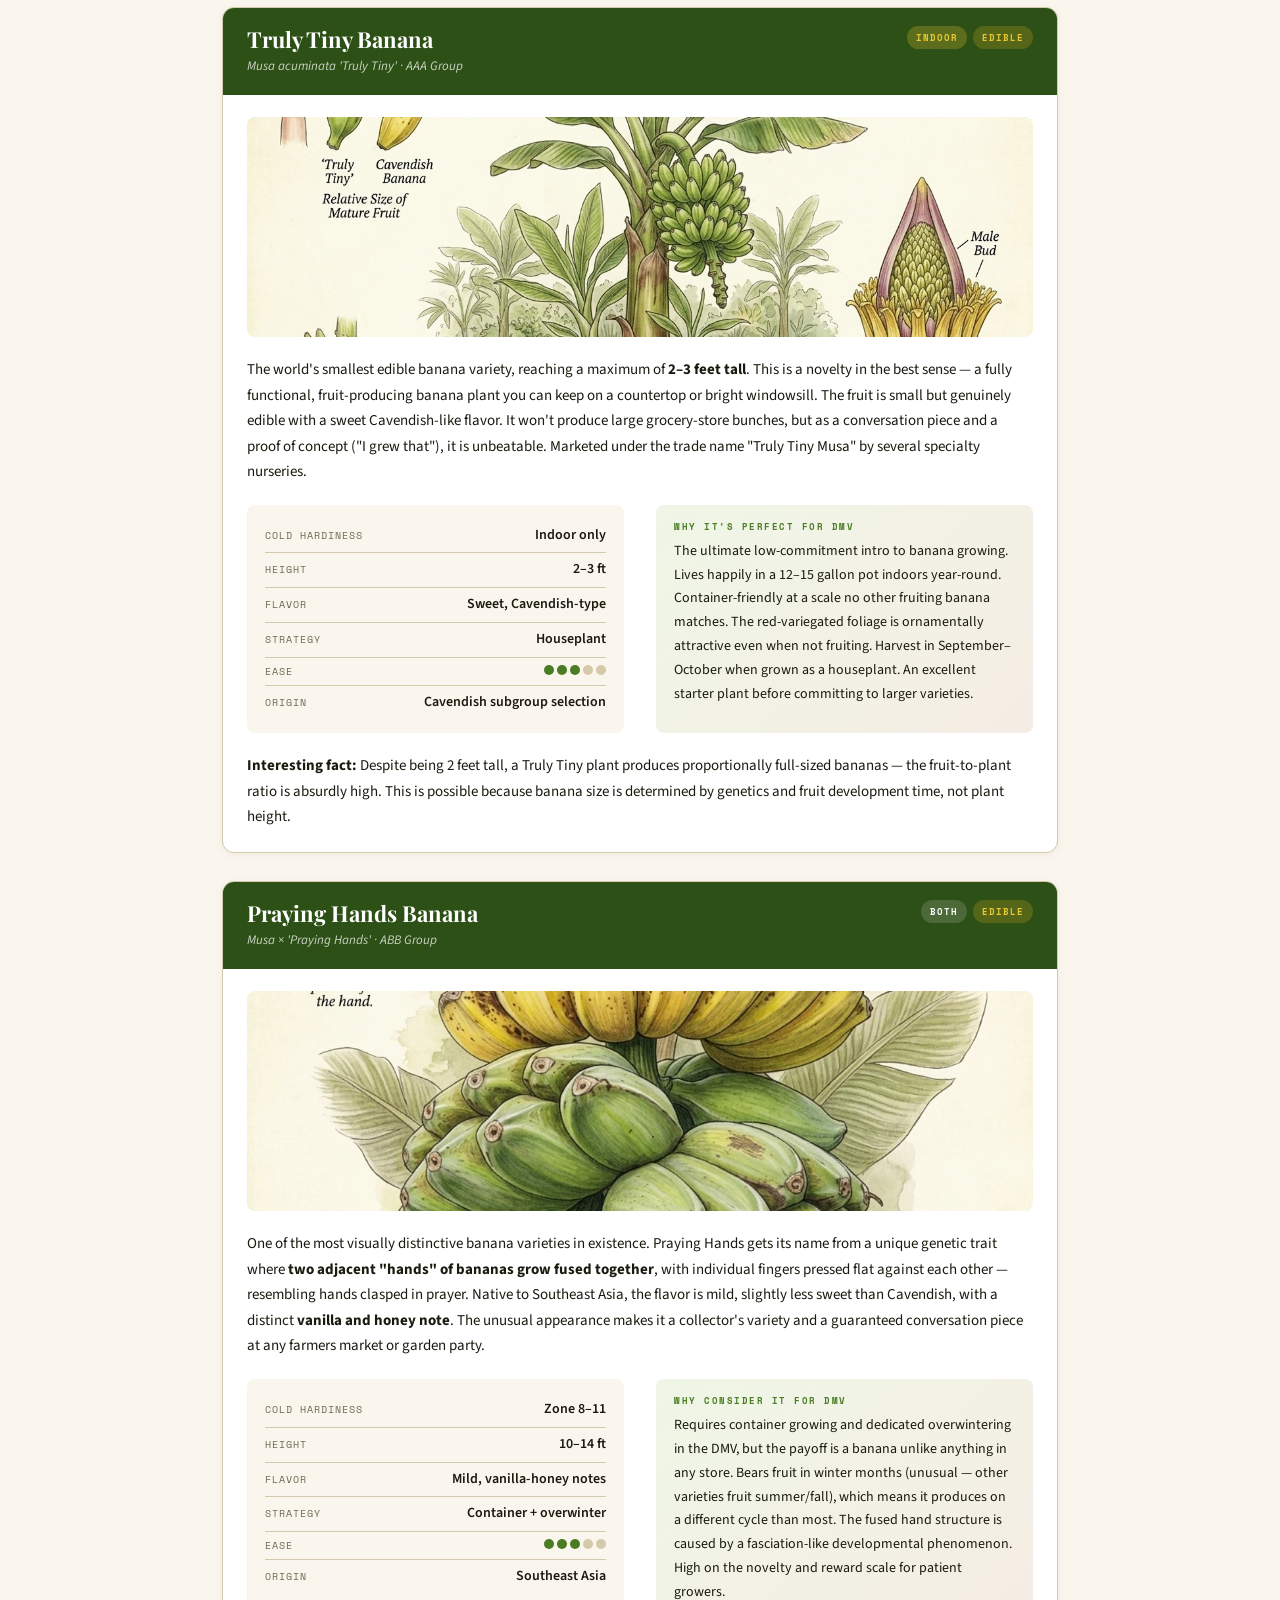
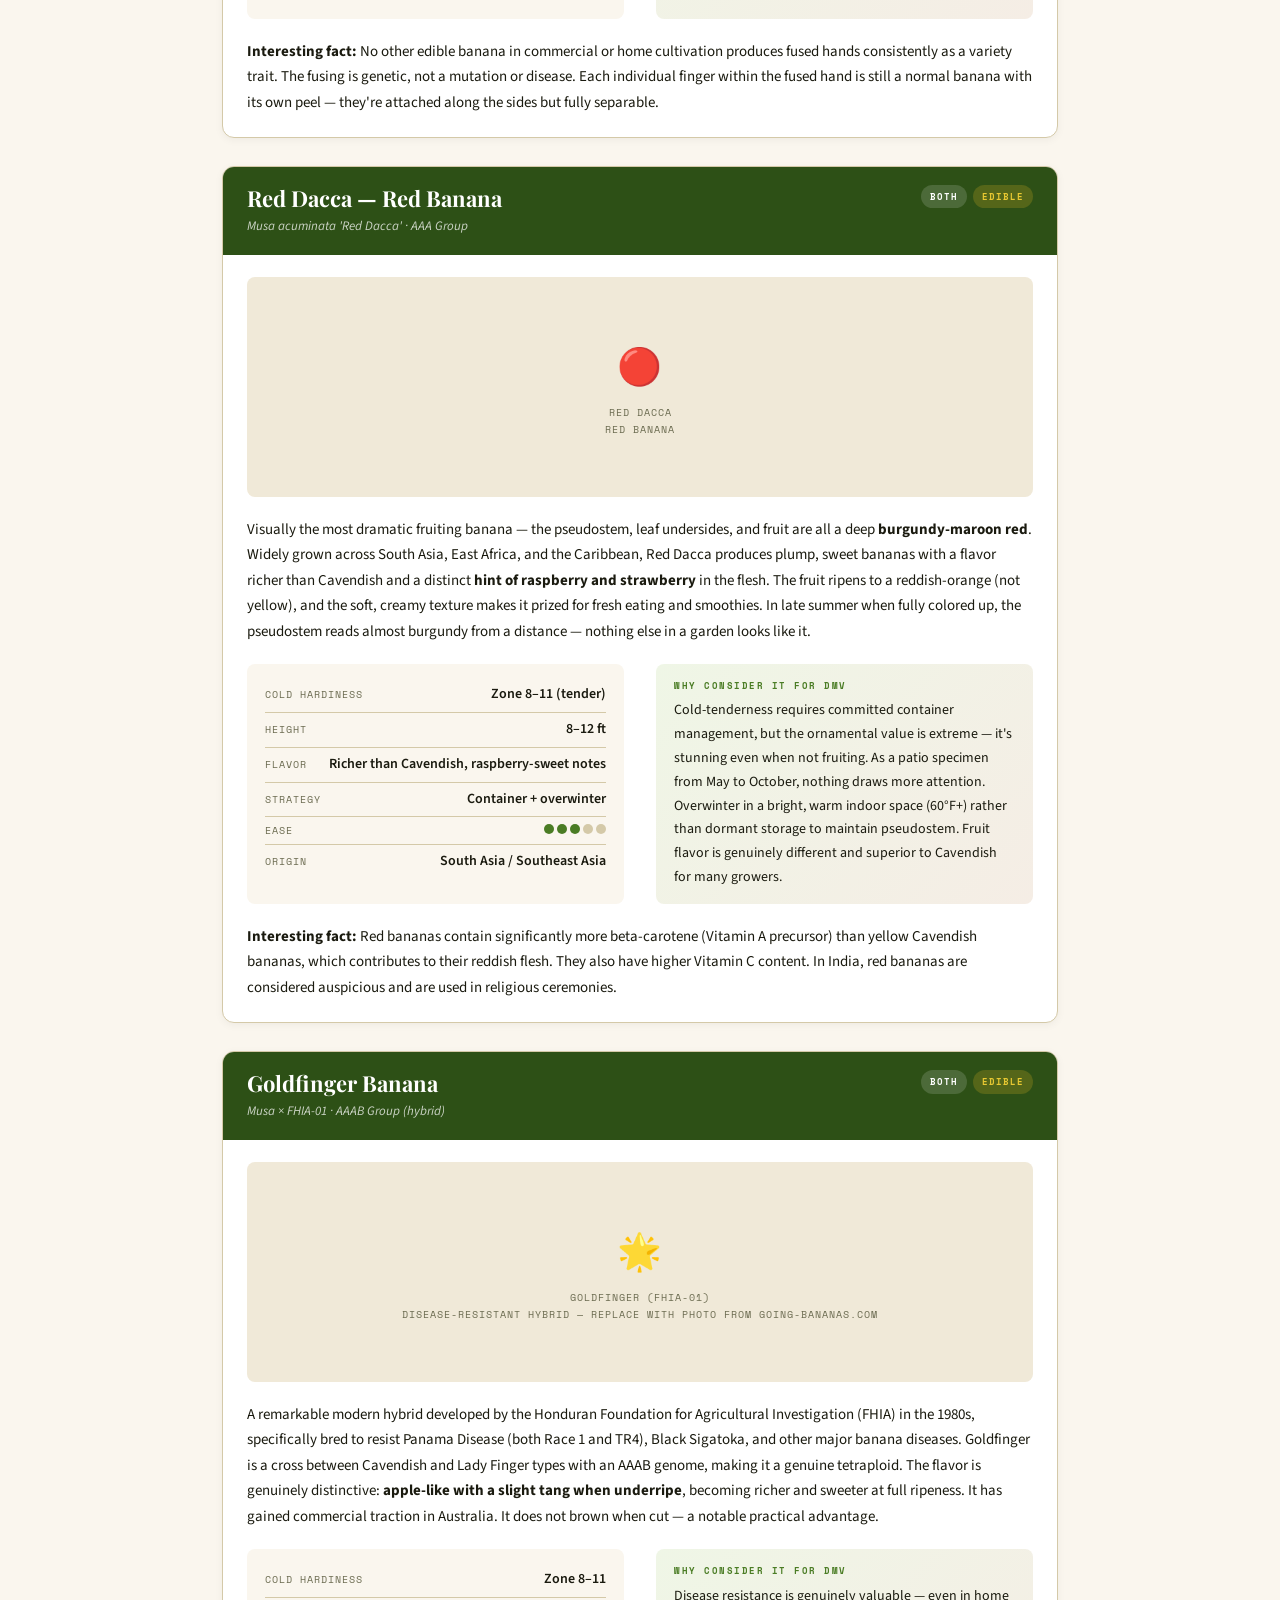
==== commit 66837cdd: "Add real photos for four variety cards Replaces Wikimedia placeholder images with the labeled botani" ====
--- a/index.html
+++ b/index.html
@@ -1111,8 +1111,7 @@
         </div>
         <div class="variety-body">
           <div class="variety-img-wrap variety-body-full">
-            <img src="https://upload.wikimedia.org/wikipedia/commons/thumb/b/b7/Pisang_Awak_bunch.jpg/700px-Pisang_Awak_bunch.jpg" alt="Dwarf Namwa — Pisang Awak" onerror="this.parentNode.innerHTML='<div class=\'img-placeholder\'><span>🍌</span><p>Dwarf Namwa (Pisang Awak)<br>Image coming soon — replace with photo from wellspringgardens.com</p></div>'">
-            <div class="variety-img-credit">© Wikimedia Commons · Replace with Namwa-specific photo if unavailable</div>
+            <img src="images/dwarf-namwa.webp" alt="Dwarf Namwa Banana illustrated botanical plate showing the full plant, individual fruit, young bunch formation, pseudostem cross-section, and staminate flower">
           </div>
           <div class="variety-body-full">
             <p class="variety-desc">An underrated gem. Dwarf Namwa (also called Pisang Awak, Thai Banana, or Dwarf Namwah) is a Southeast Asian cultivar beloved across Thailand, Indonesia, and Malaysia. It produces <strong>enormous clusters</strong> of Lady Finger-style bananas with a sweet, creamy flavor with hints of vanilla and a slight tang — noticeably different from Cavendish. The robust pseudostem and excellent wind resistance make it suited to DMV conditions. Wellspring Gardens rates it at zone 7b, making it one of the more cold-tolerant edible options available.</p>
@@ -1151,8 +1150,7 @@
         </div>
         <div class="variety-body">
           <div class="variety-img-wrap variety-body-full">
-            <img src="https://upload.wikimedia.org/wikipedia/commons/thumb/4/44/Banana_tree.jpg/700px-Banana_tree.jpg" alt="Super Dwarf Cavendish" onerror="this.parentNode.innerHTML='<div class=\'img-placeholder\'><span>🏠</span><p>Super Dwarf Cavendish<br>Best indoor fruiting banana — replace with photo from logees.com</p></div>'">
-            <div class="variety-img-credit">© Wikimedia Commons · Replace with Super Dwarf Cavendish-specific photo</div>
+            <img src="images/super-dwarf-cavendish.webp" alt="Super Dwarf Cavendish illustrated botanical plate showing the potted plant, individual fruit, young bunch formation, pseudostem cross-section, and male bud">
           </div>
           <div class="variety-body-full">
             <p class="variety-desc">The best option for true year-round indoor cultivation. At a maximum height of <strong>3–5 feet</strong>, Super Dwarf Cavendish is compact enough for a bright living room, sunroom, or south-facing window bay. It produces genuine, full-flavored Cavendish bananas on a plant that can live its entire life in an 18–25 gallon container. This is the variety Fafard and other horticultural authorities recommend as the top edible banana for indoor growing. It can fruit within a year of planting under good conditions.</p>
@@ -1190,11 +1188,8 @@
           </div>
         </div>
         <div class="variety-body">
-          <div class="variety-img-wrap variety-body-full" style="background: linear-gradient(135deg, #EFF6E6, #F0E9D8); height: 160px;">
-            <div class="img-placeholder">
-              <span>🪴</span>
-              <p>Truly Tiny Banana — World's smallest fruiting banana<br><small style="opacity:0.7">Replace this placeholder with a photo from logees.com or etsy.com</small></p>
-            </div>
+          <div class="variety-img-wrap variety-body-full">
+            <img src="images/truly-tiny.webp" alt="'Truly Tiny' Dwarf Banana illustrated botanical plate showing the full plant, fruit size comparison to a Cavendish banana, young bunch formation, pseudostem cross-section, and male bud">
           </div>
           <div class="variety-body-full">
             <p class="variety-desc">The world's smallest edible banana variety, reaching a maximum of <strong>2–3 feet tall</strong>. This is a novelty in the best sense — a fully functional, fruit-producing banana plant you can keep on a countertop or bright windowsill. The fruit is small but genuinely edible with a sweet Cavendish-like flavor. It won't produce large grocery-store bunches, but as a conversation piece and a proof of concept ("I grew that"), it is unbeatable. Marketed under the trade name "Truly Tiny Musa" by several specialty nurseries.</p>
@@ -1233,8 +1228,7 @@
         </div>
         <div class="variety-body">
           <div class="variety-img-wrap variety-body-full">
-            <img src="https://upload.wikimedia.org/wikipedia/commons/thumb/a/ab/Praying_Hands_banana.jpg/700px-Praying_Hands_banana.jpg" alt="Praying Hands Banana" onerror="this.parentNode.innerHTML='<div class=\'img-placeholder\'><span>🤲</span><p>Praying Hands Banana<br>Unique fused-finger variety — replace with photo from going-bananas.com</p></div>'">
-            <div class="variety-img-credit">© Wikimedia Commons · Replace with Praying Hands-specific photo if unavailable</div>
+            <img src="images/praying-hands.webp" alt="Praying Hands Banana illustrated botanical plate showing the fused double bunch, individual fruit, fruit cross-section, young bunch formation, and staminate flower structure">
           </div>
           <div class="variety-body-full">
             <p class="variety-desc">One of the most visually distinctive banana varieties in existence. Praying Hands gets its name from a unique genetic trait where <strong>two adjacent "hands" of bananas grow fused together</strong>, with individual fingers pressed flat against each other — resembling hands clasped in prayer. Native to Southeast Asia, the flavor is mild, slightly less sweet than Cavendish, with a distinct <strong>vanilla and honey note</strong>. The unusual appearance makes it a collector's variety and a guaranteed conversation piece at any farmers market or garden party.</p>
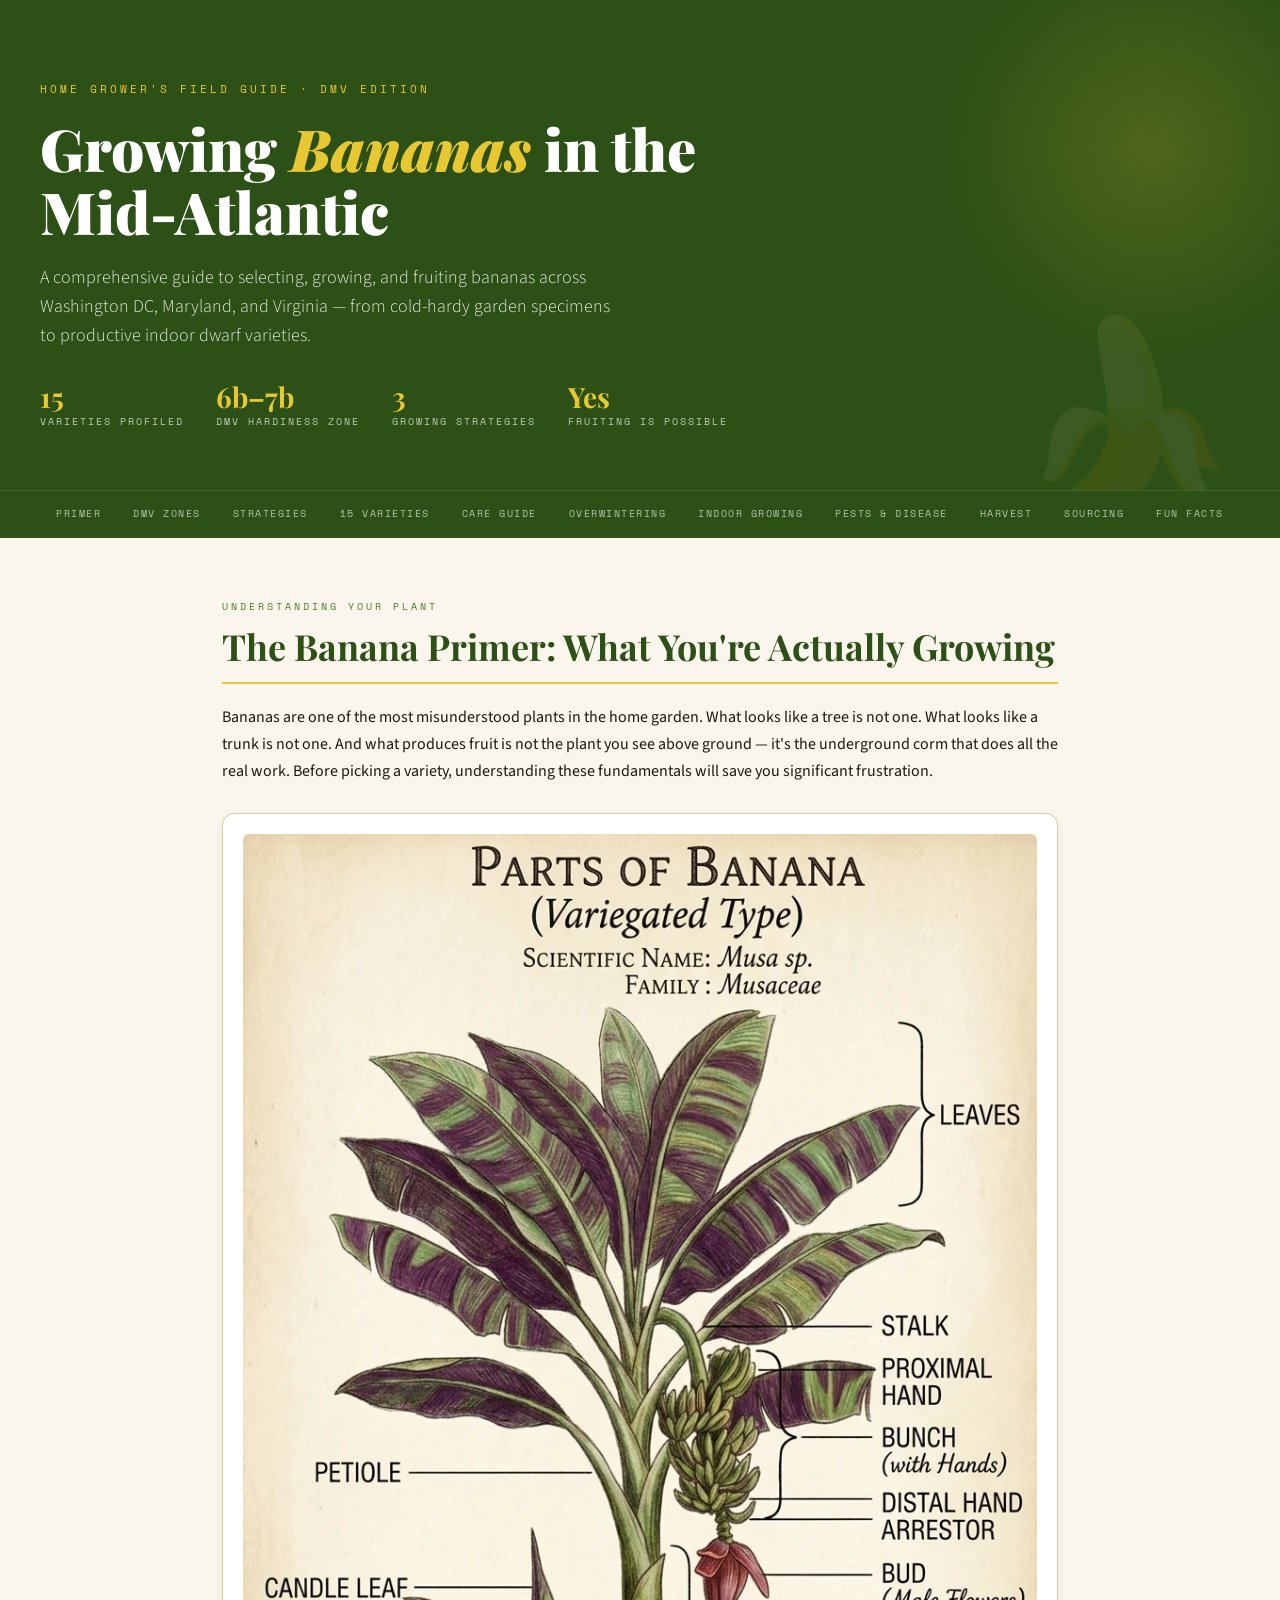
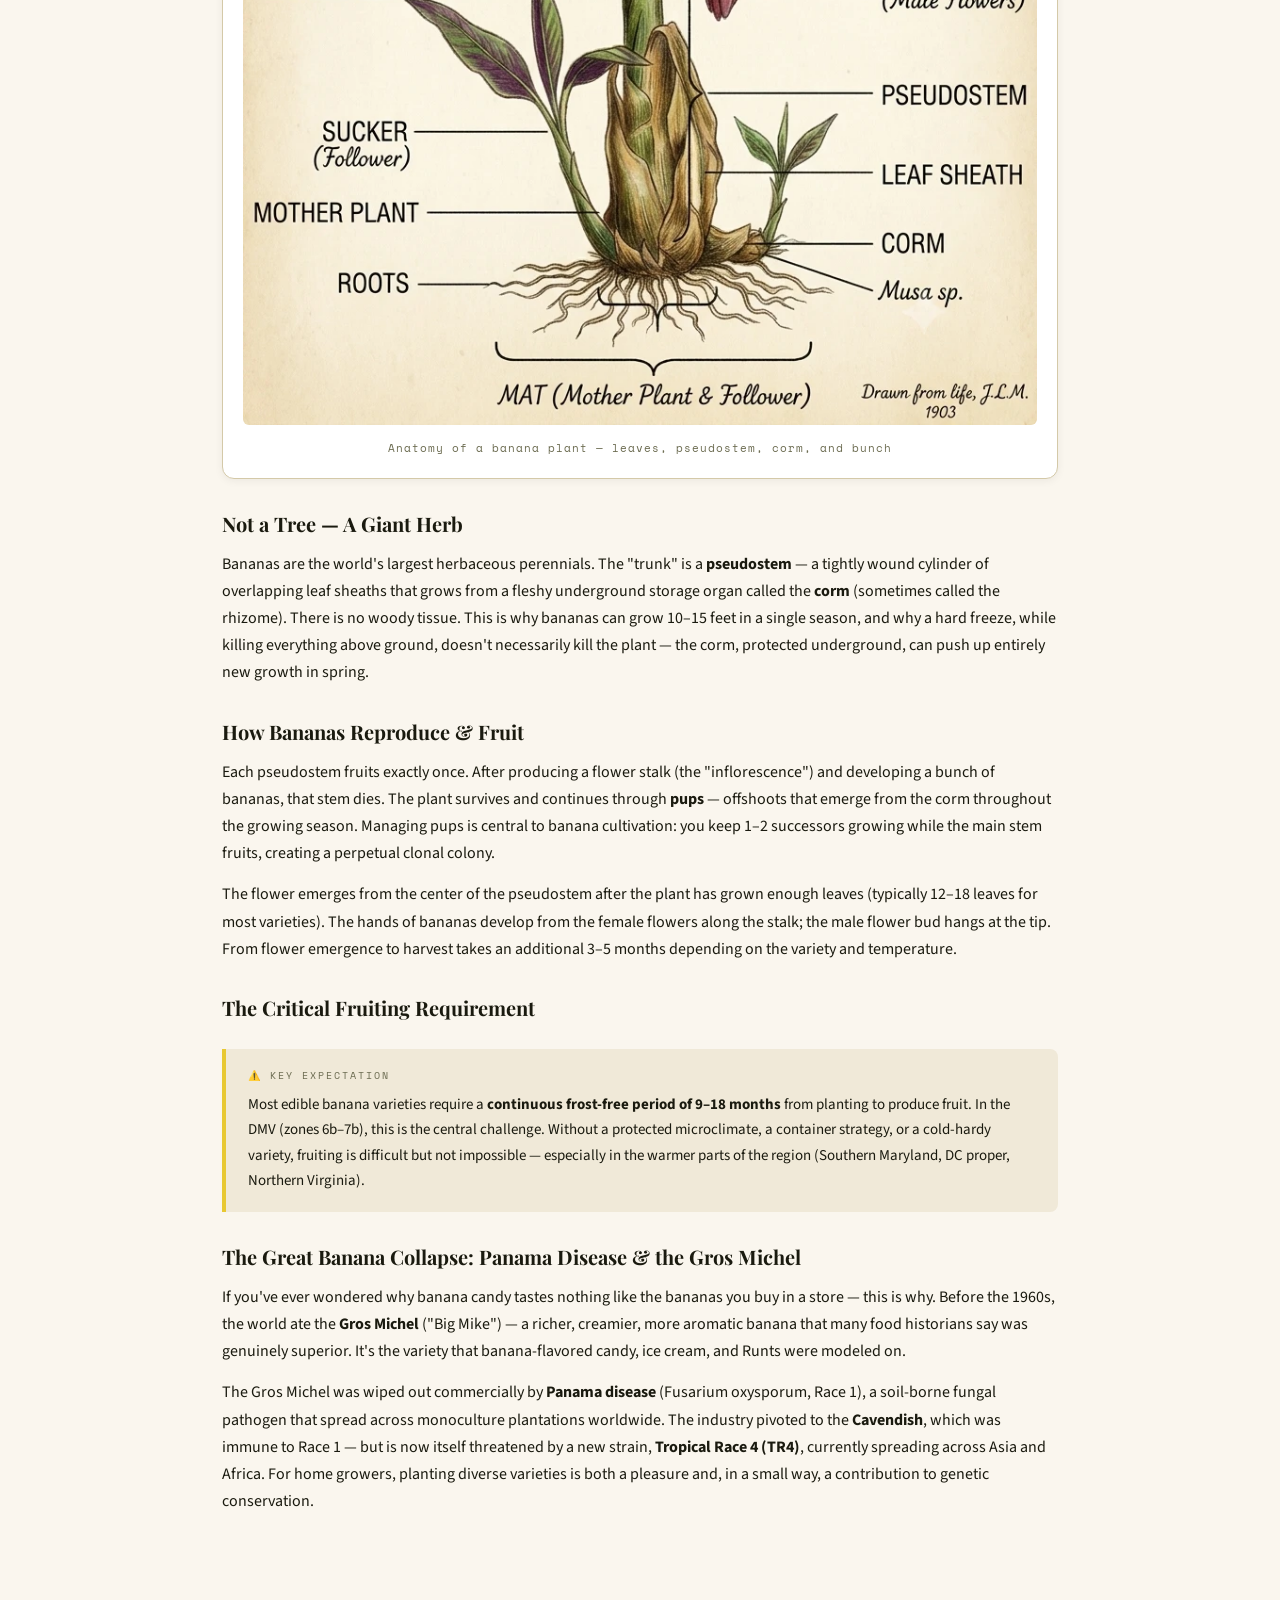
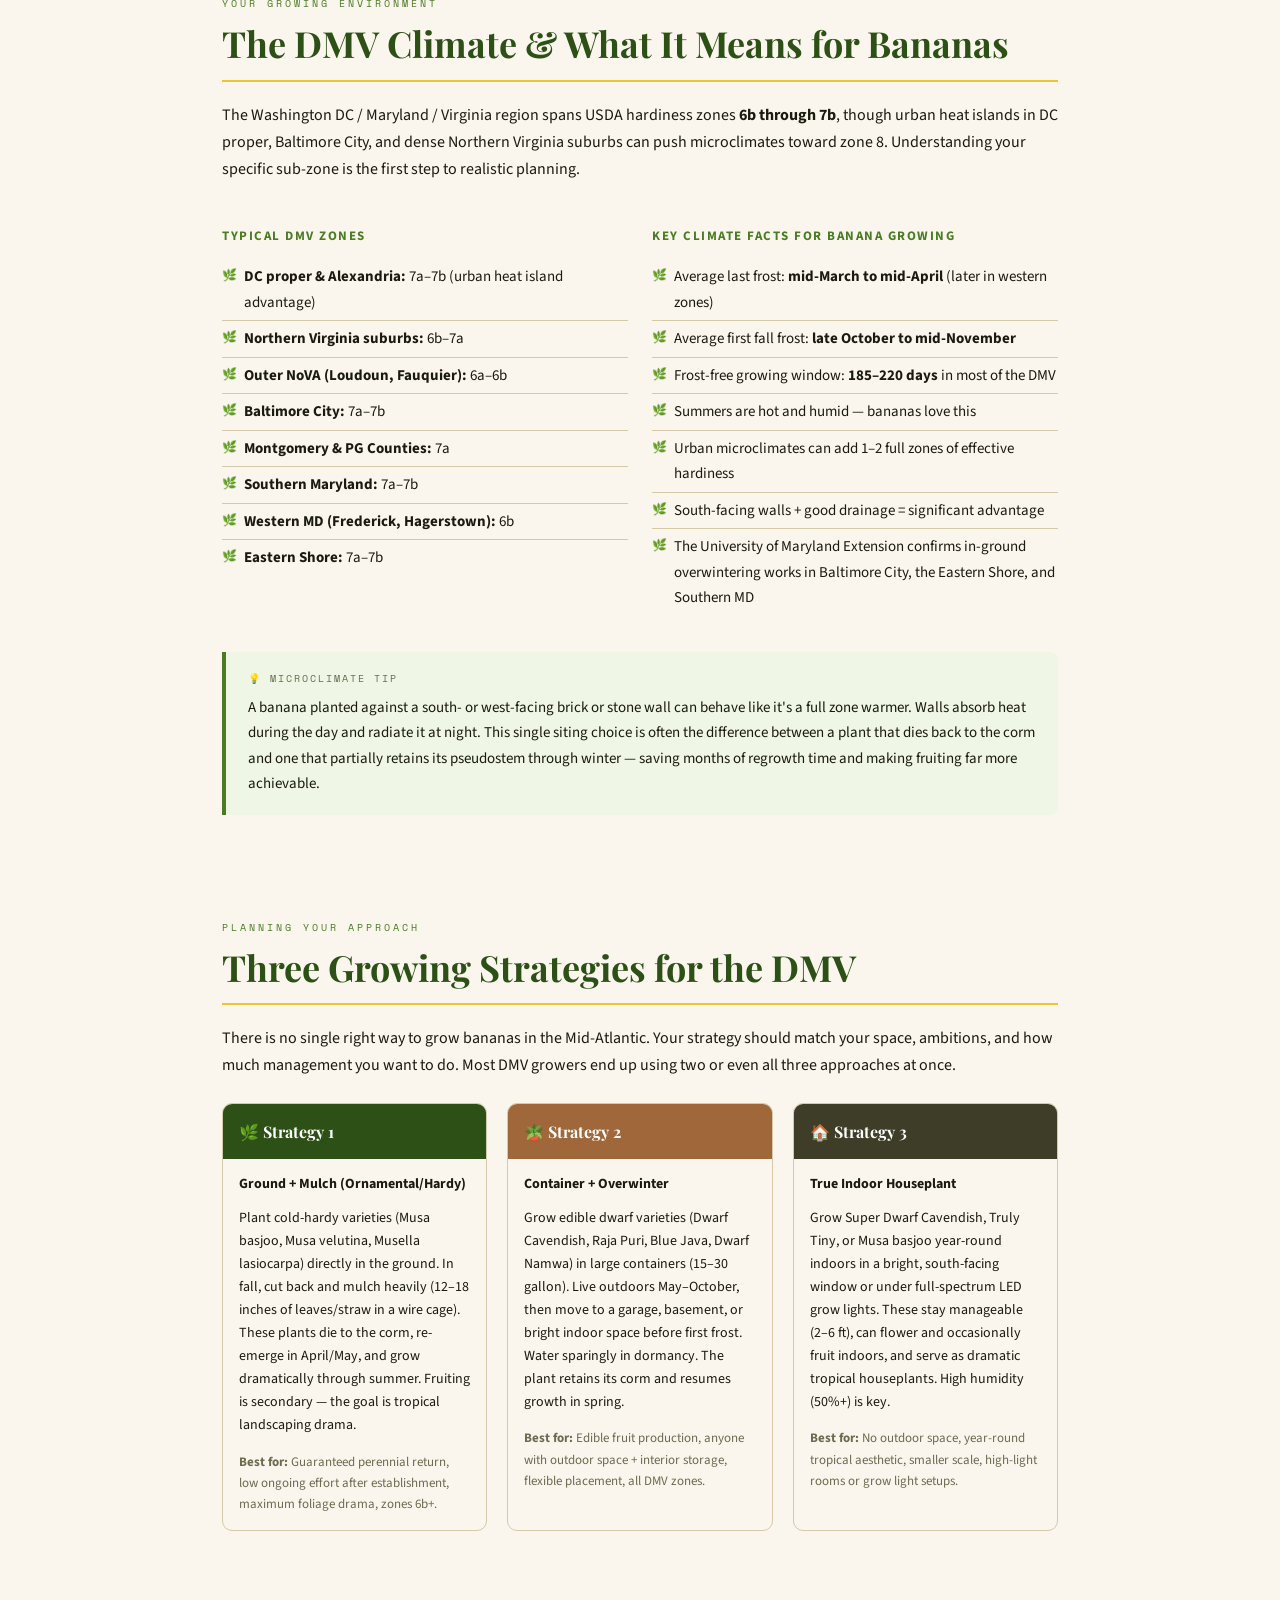
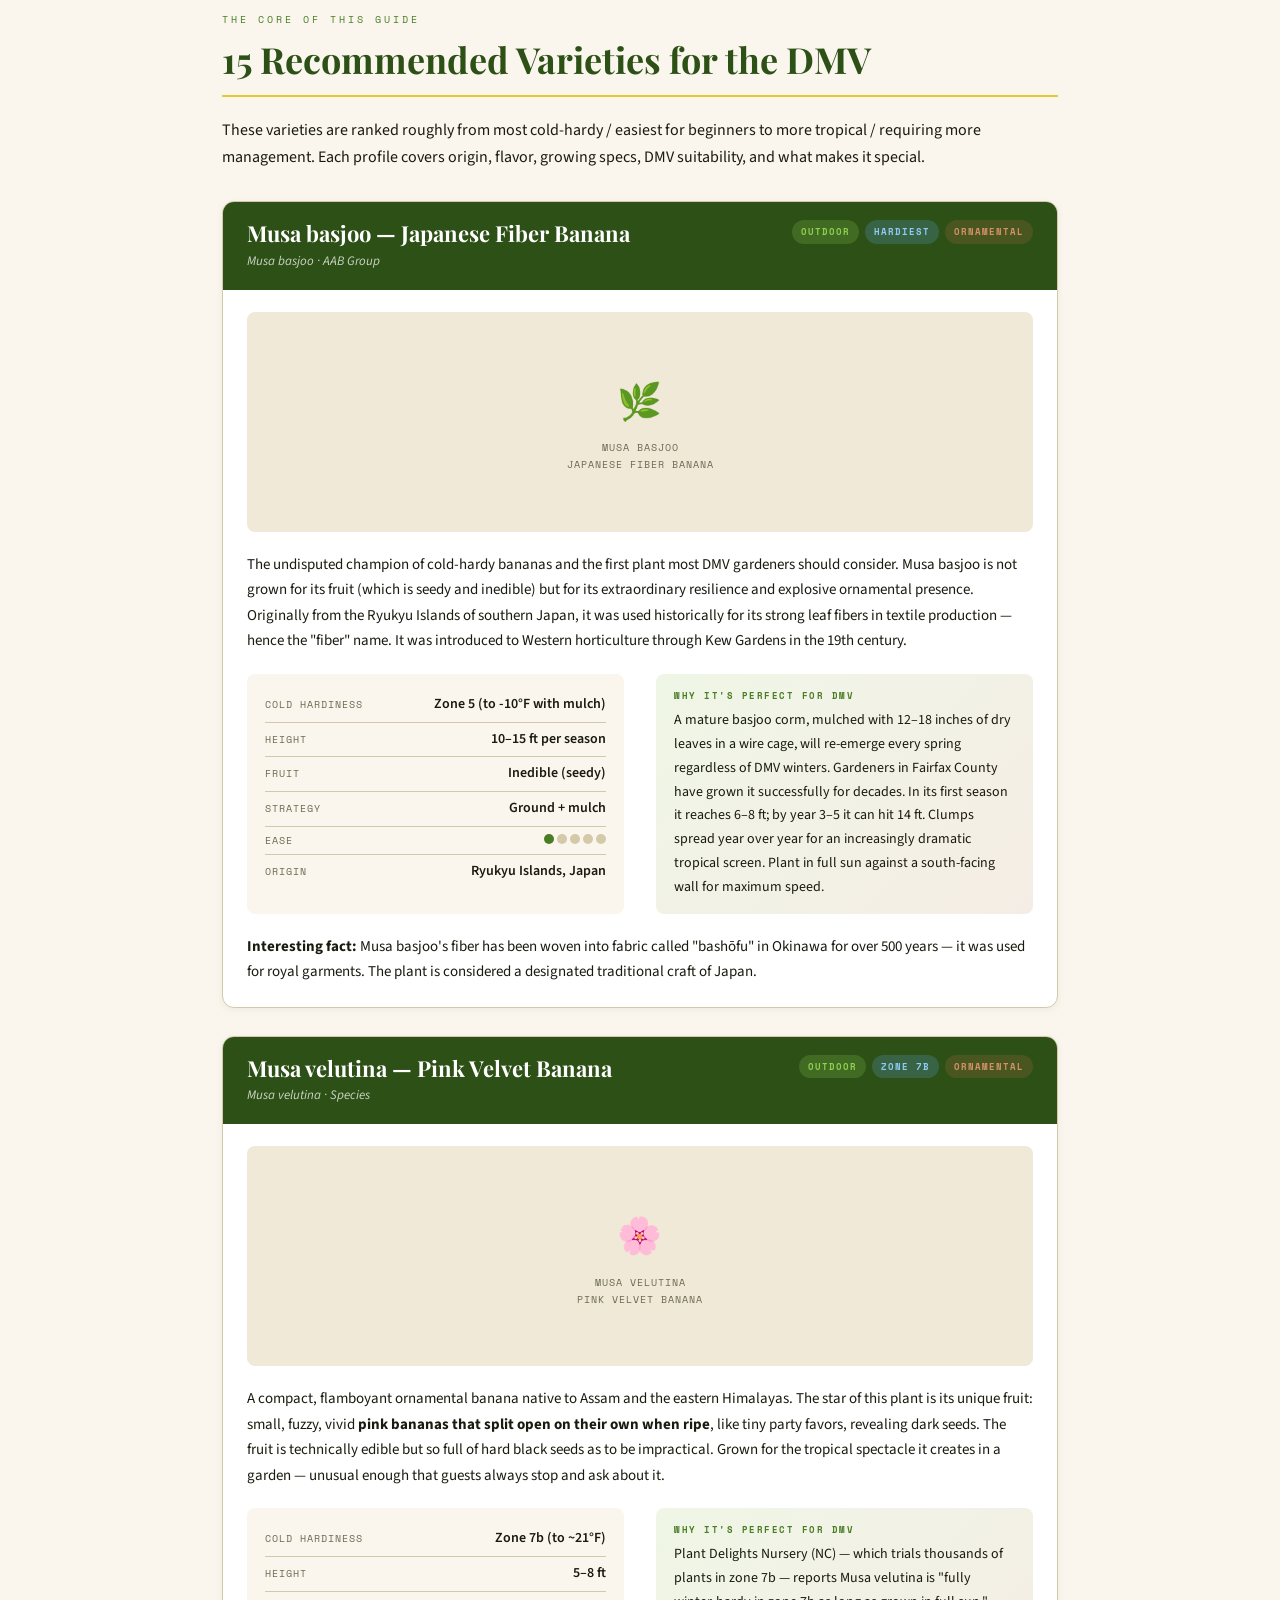
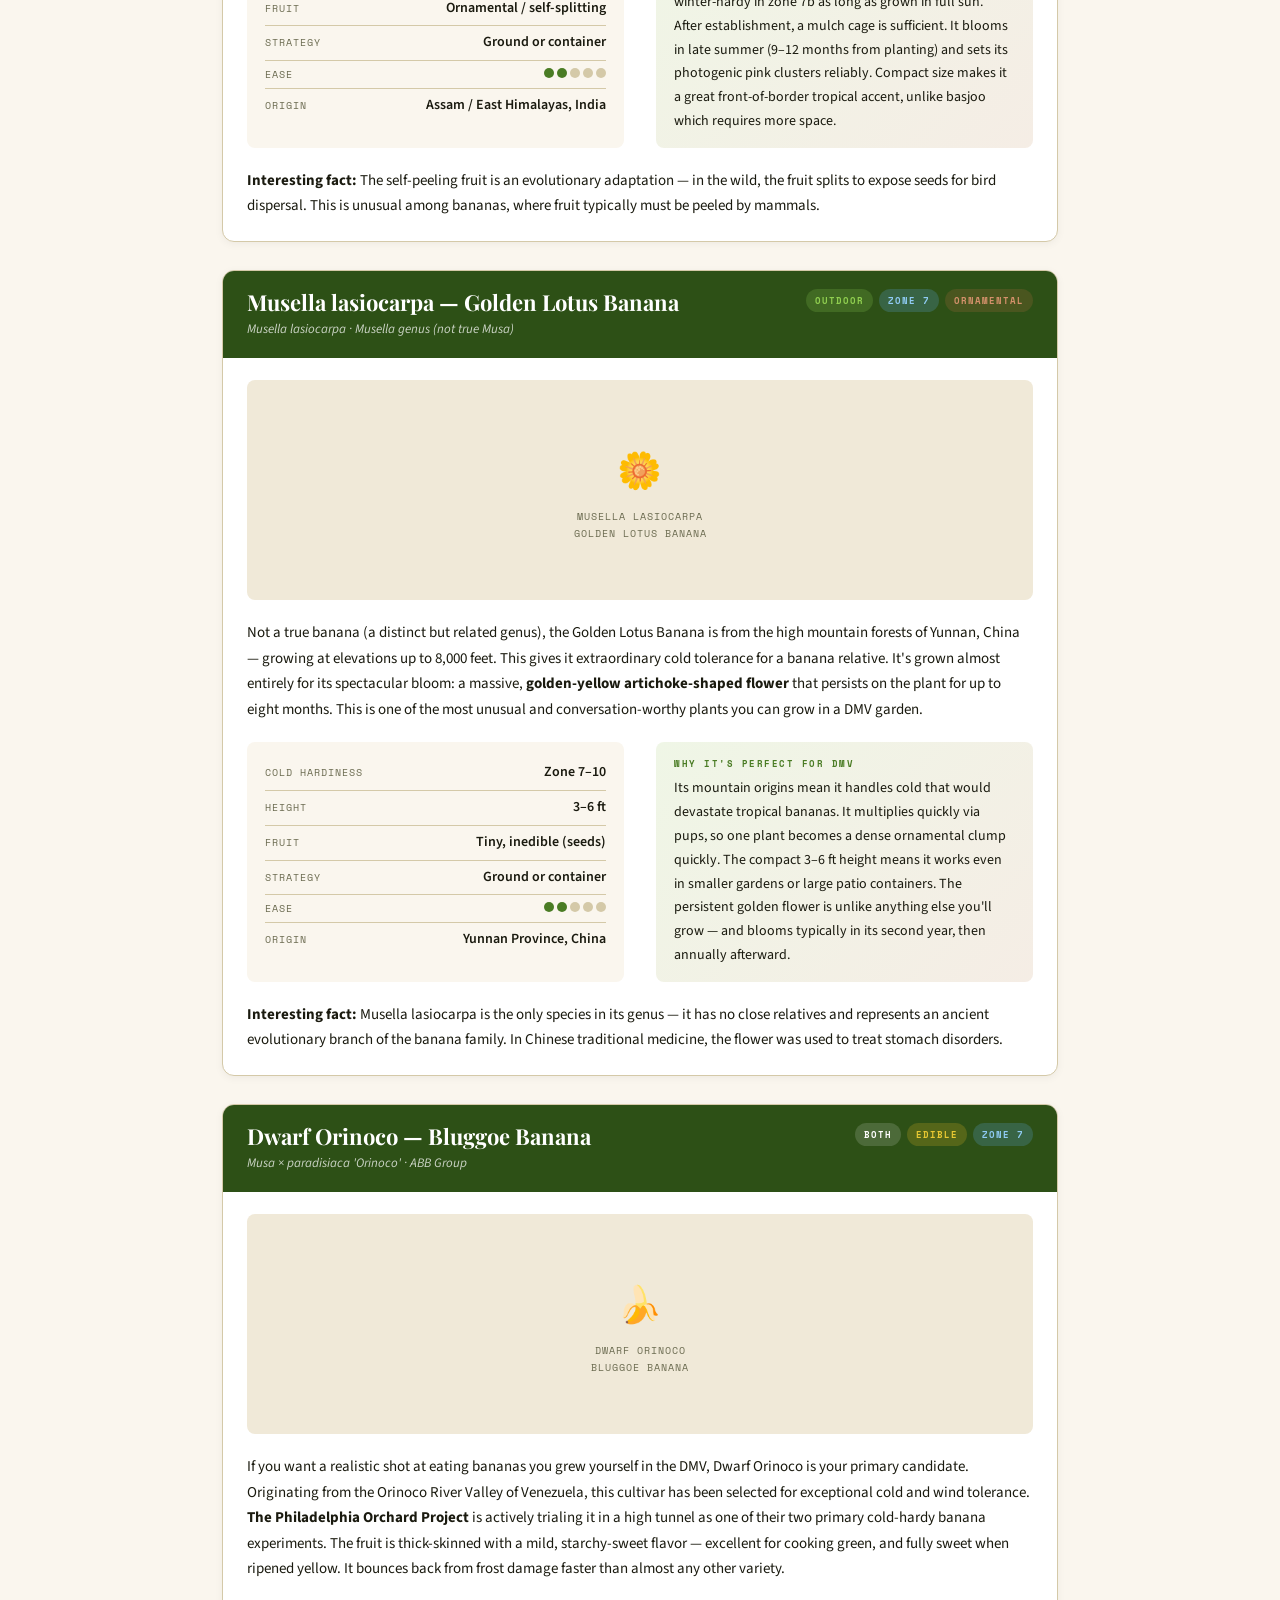
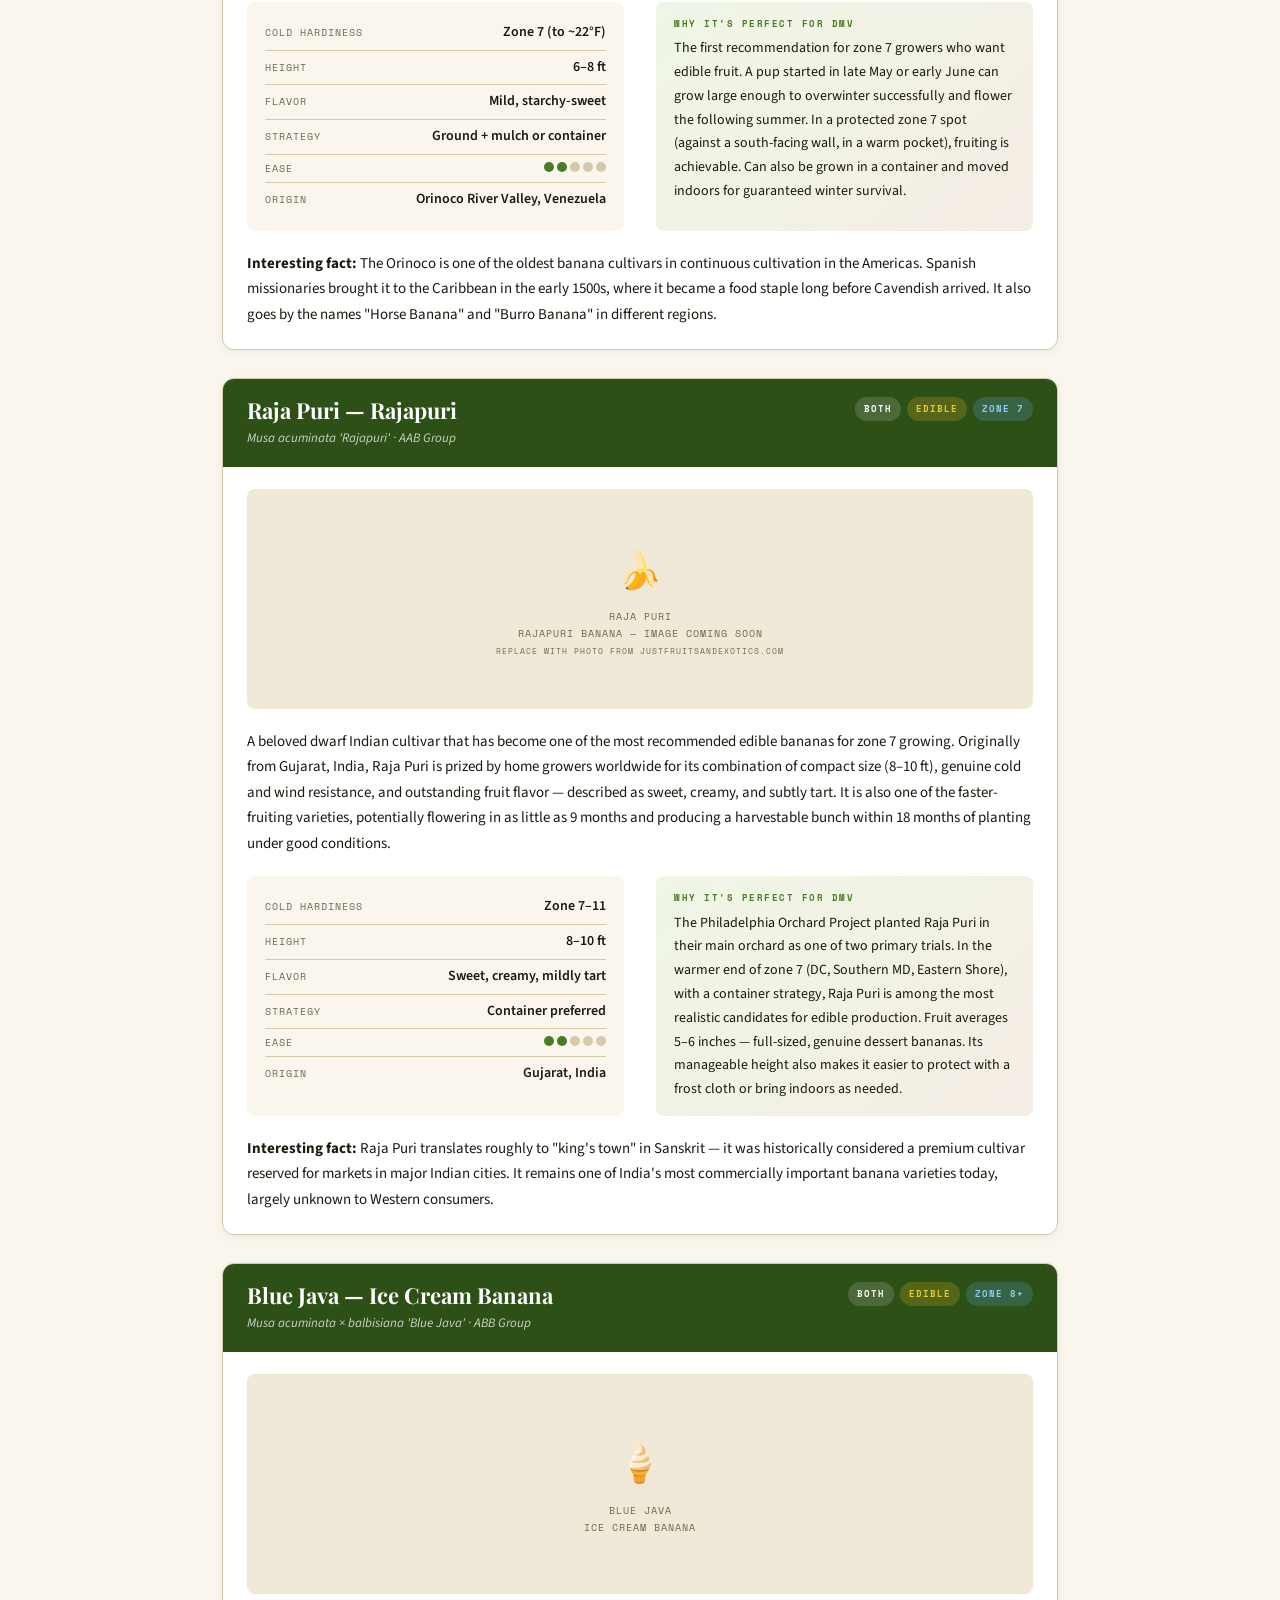
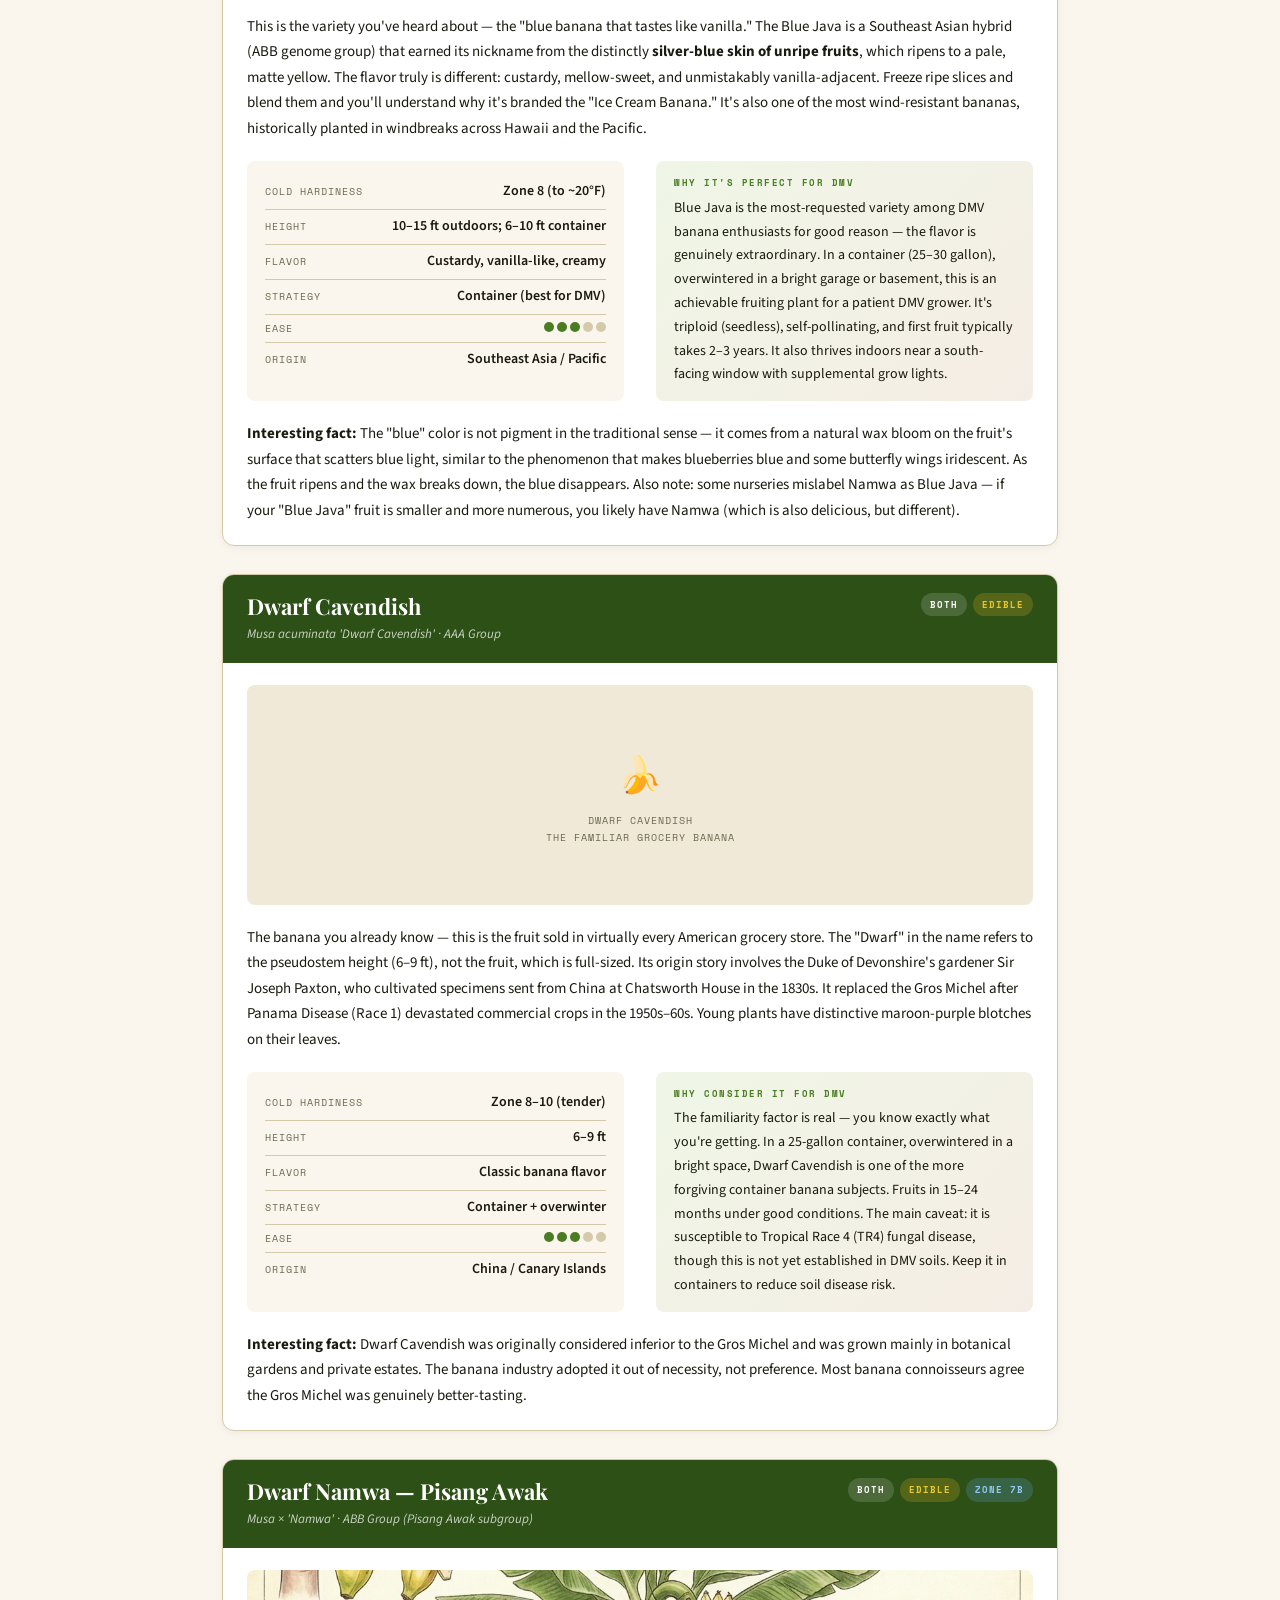
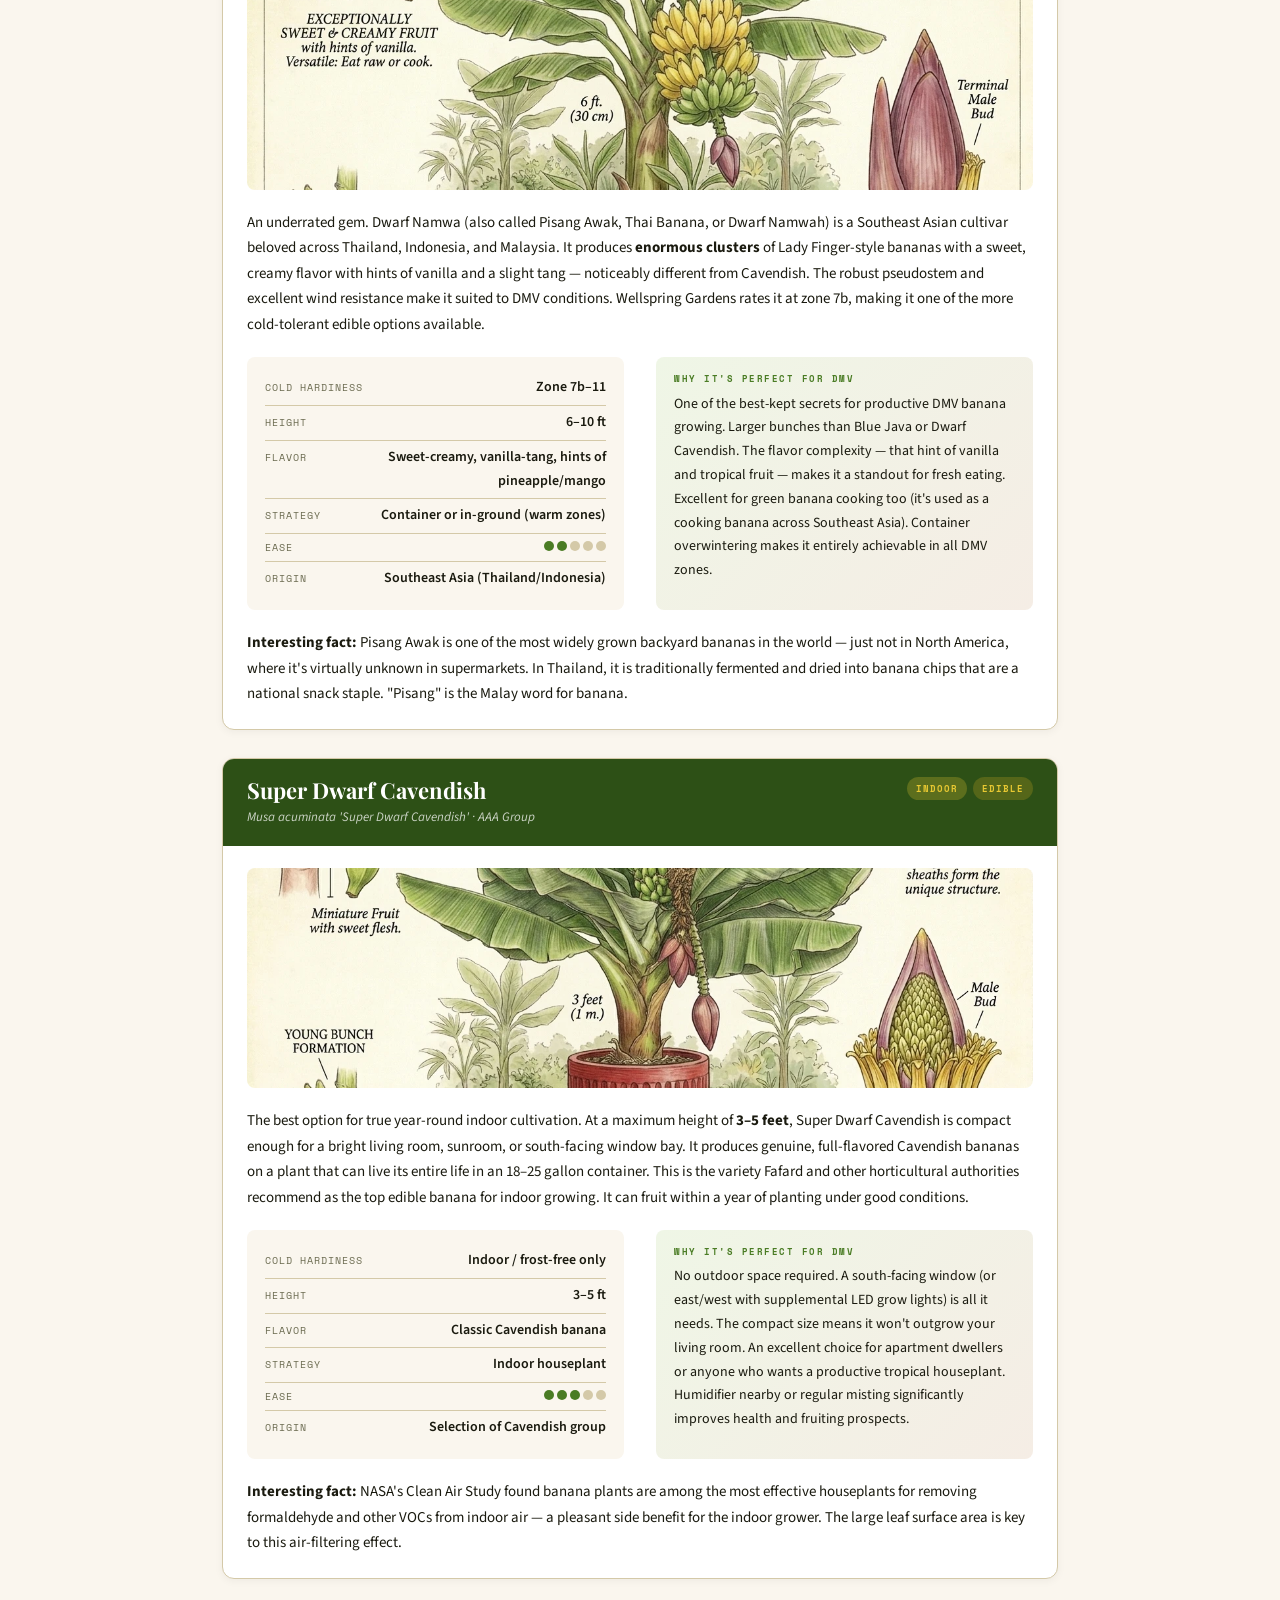
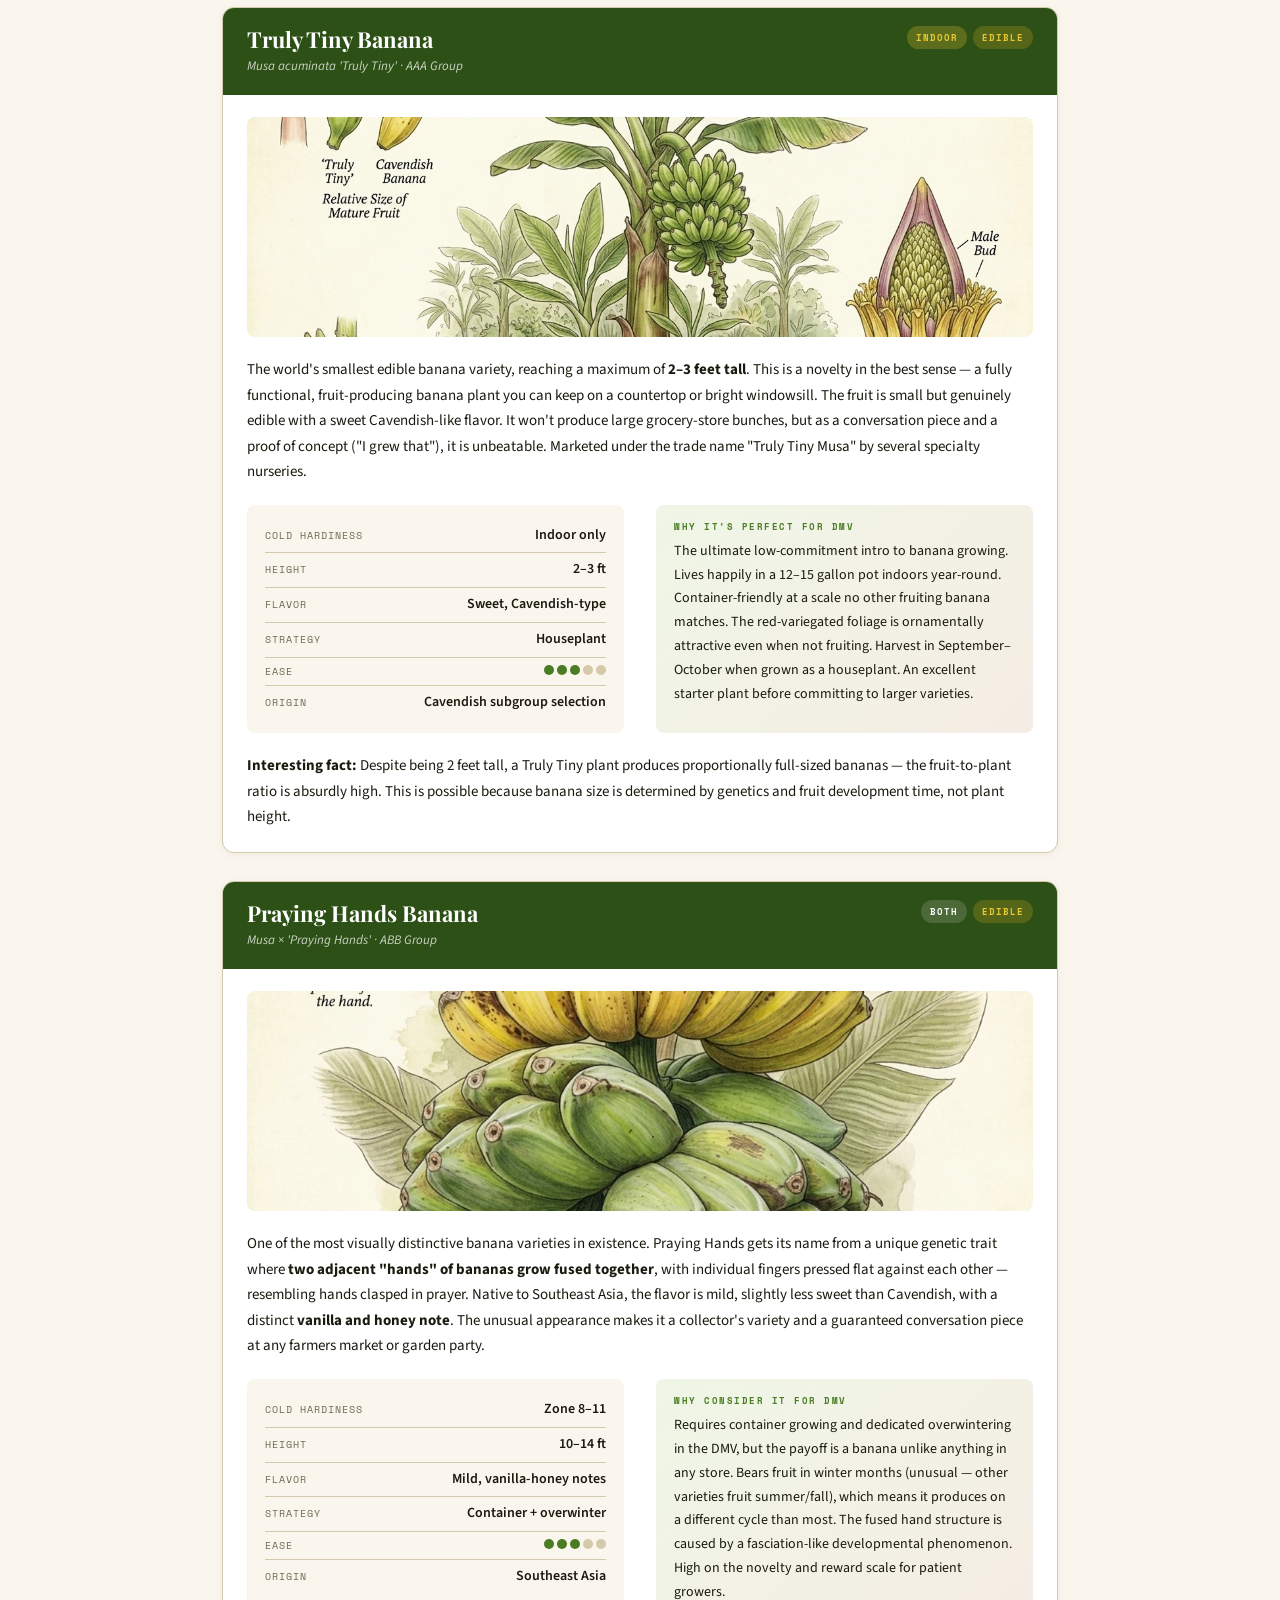
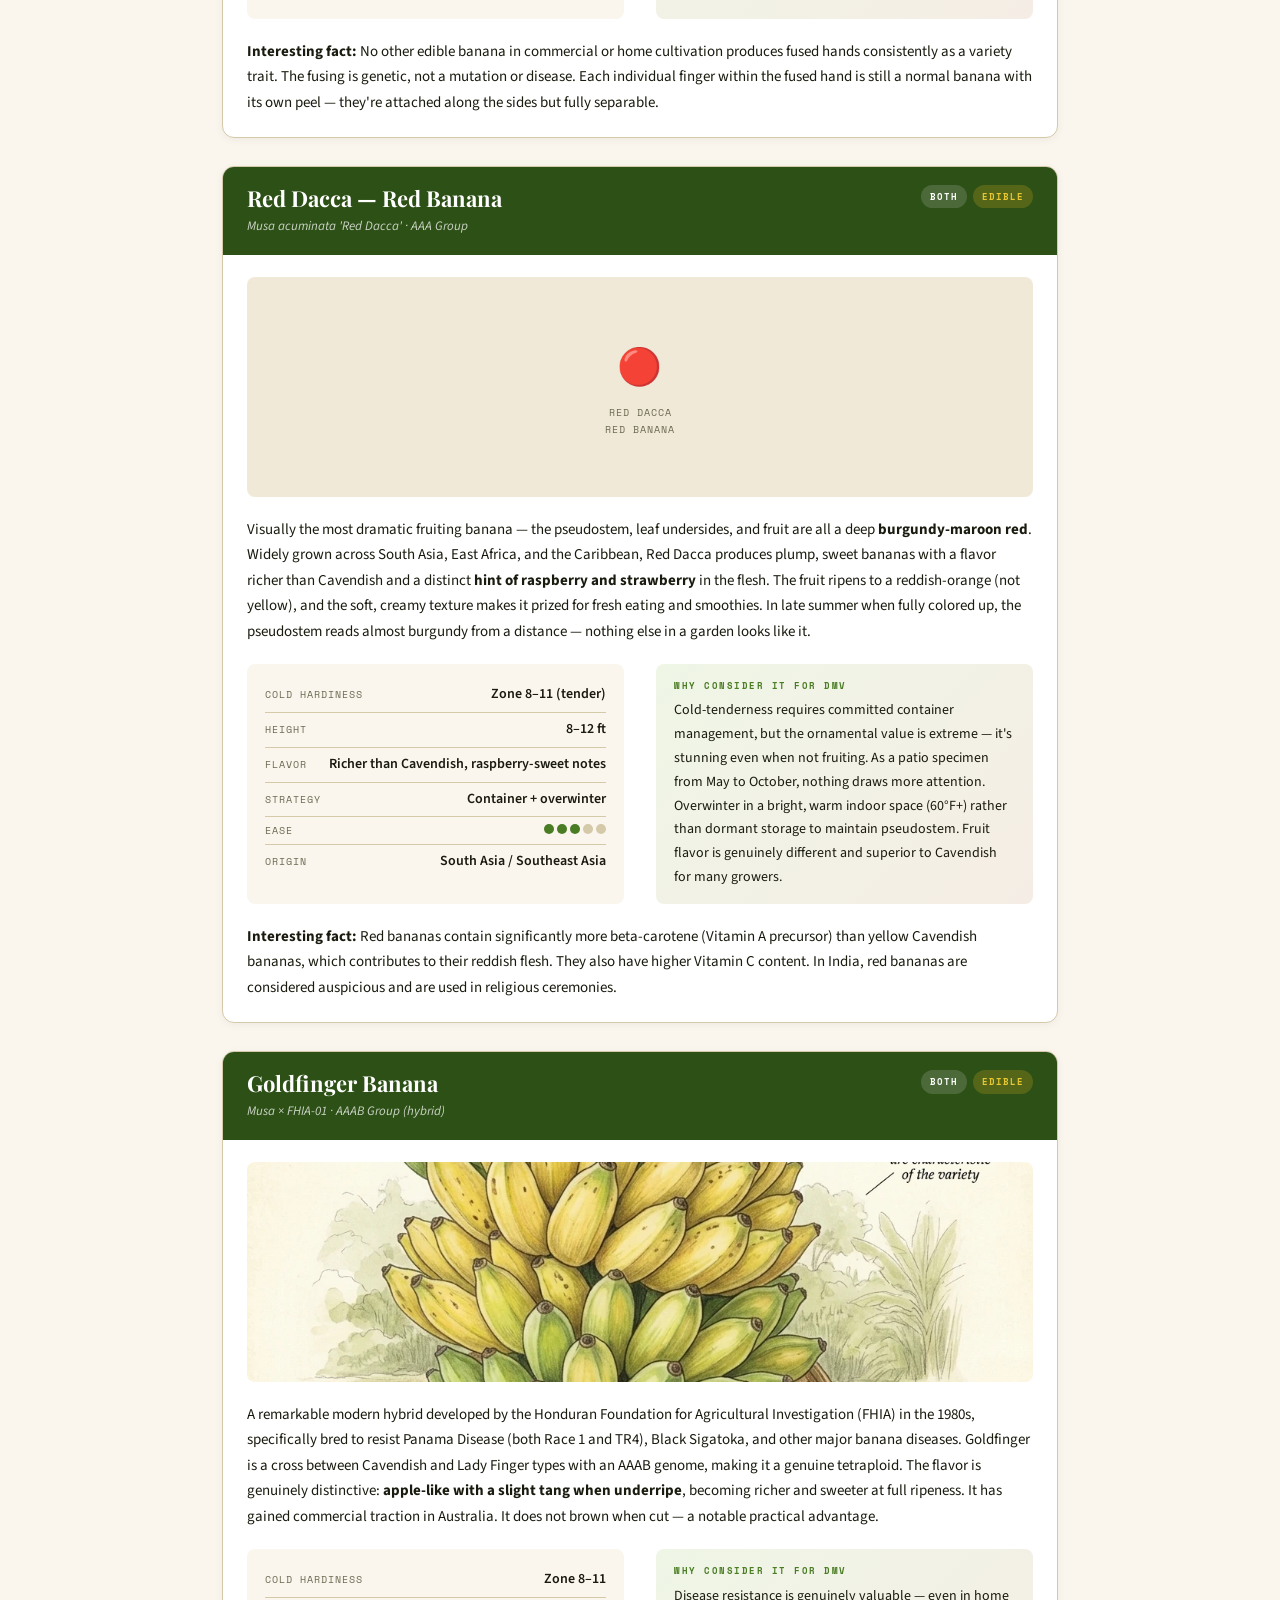
==== commit c1d617c0: "Add real photos for Goldfinger, Gros Michel, and Ever Red cards Replaces Wikimedia stock/generic pho" ====
--- a/index.html
+++ b/index.html
@@ -1307,8 +1307,7 @@
         </div>
         <div class="variety-body">
           <div class="variety-img-wrap variety-body-full">
-            <img src="https://upload.wikimedia.org/wikipedia/commons/thumb/d/de/Banana_FHIA-01.jpg/700px-Banana_FHIA-01.jpg" alt="Goldfinger Banana FHIA-01" onerror="this.parentNode.innerHTML='<div class=\'img-placeholder\'><span>🌟</span><p>Goldfinger (FHIA-01)<br>Disease-resistant hybrid — replace with photo from going-bananas.com</p></div>'">
-            <div class="variety-img-credit">© Wikimedia Commons · Replace with Goldfinger-specific photo if unavailable</div>
+            <img src="images/goldfinger.webp" alt="Goldfinger Banana illustrated botanical plate showing the full bunch on a woven basket, natural skin specks, fruit cross-section, young bunch formation, and flower structure">
           </div>
           <div class="variety-body-full">
             <p class="variety-desc">A remarkable modern hybrid developed by the Honduran Foundation for Agricultural Investigation (FHIA) in the 1980s, specifically bred to resist Panama Disease (both Race 1 and TR4), Black Sigatoka, and other major banana diseases. Goldfinger is a cross between Cavendish and Lady Finger types with an AAAB genome, making it a genuine tetraploid. The flavor is genuinely distinctive: <strong>apple-like with a slight tang when underripe</strong>, becoming richer and sweeter at full ripeness. It has gained commercial traction in Australia. It does not brown when cut — a notable practical advantage.</p>
@@ -1347,8 +1346,7 @@
         </div>
         <div class="variety-body">
           <div class="variety-img-wrap variety-body-full">
-            <img src="https://upload.wikimedia.org/wikipedia/commons/thumb/7/73/Gros_Michel_Banana.jpg/700px-Gros_Michel_Banana.jpg" alt="Gros Michel — Big Mike" onerror="this.parentNode.innerHTML='<div class=\'img-placeholder\'><span>👑</span><p>Gros Michel<br>The Legendary Banana</p></div>'">
-            <div class="variety-img-credit">© Wikimedia Commons CC-BY-SA</div>
+            <img src="images/gros-michel.webp" alt="Gros Michel 'Big Mike' Banana illustrated botanical plate showing the full bunch on a woven basket, fruit cross-section, young bunch formation, and flower structure">
           </div>
           <div class="variety-body-full">
             <p class="variety-desc">The legendary banana. Before the 1960s, this was the only banana most Westerners ever ate — and many food historians argue it was simply better than the Cavendish that replaced it. Gros Michel has a <strong>richer flavor, creamier texture, thicker skin</strong> (better for shipping), and a stronger, more complex aroma. It's the banana that banana candy, banana Runts, banana Laffy Taffy, and banana ice cream flavors were all modeled on — which is why they taste nothing like modern grocery bananas. Gros Michel is still grown in small quantities in Asia, Africa, and the Caribbean and is increasingly available from specialty nurseries.</p>
@@ -1388,8 +1386,7 @@
         </div>
         <div class="variety-body">
           <div class="variety-img-wrap variety-body-full">
-            <img src="https://upload.wikimedia.org/wikipedia/commons/thumb/0/04/Musa_sikkimensis.jpg/700px-Musa_sikkimensis.jpg" alt="Musa sikkimensis Ever Red" onerror="this.parentNode.innerHTML='<div class=\'img-placeholder\'><span>🔴</span><p>Musa sikkimensis \'Ever Red\'<br>2025 introduction — replace with Monrovia official photo from monrovia.com</p></div>'">
-            <div class="variety-img-credit">© Wikimedia Commons · M. sikkimensis species · Replace with 'Ever Red' cultivar photo</div>
+            <img src="images/ever-red.webp" alt="Musa sikkimensis 'Ever Red' illustrated botanical plate showing the full plant with striking maroon-red striped foliage">
           </div>
           <div class="variety-body-full">
             <p class="variety-desc">A 2025 introduction that's generating significant excitement among cold-climate banana enthusiasts. Musa sikkimensis 'Ever Red' is a cold-hardy banana from the Sikkim region of the eastern Himalayas, with remarkable hardiness reportedly to <strong>zone 5</strong>. Its distinguishing feature is a spectacular foliage display: <strong>striking striped green leaves with deep maroon-red markings</strong> that intensify in strong light. Like Musa basjoo, it's primarily ornamental in the DMV — the fruit is not suitable for eating — but the foliage display is arguably even more dramatic. Noted by the National Garden Bureau as a "New in 2025" plant.</p>
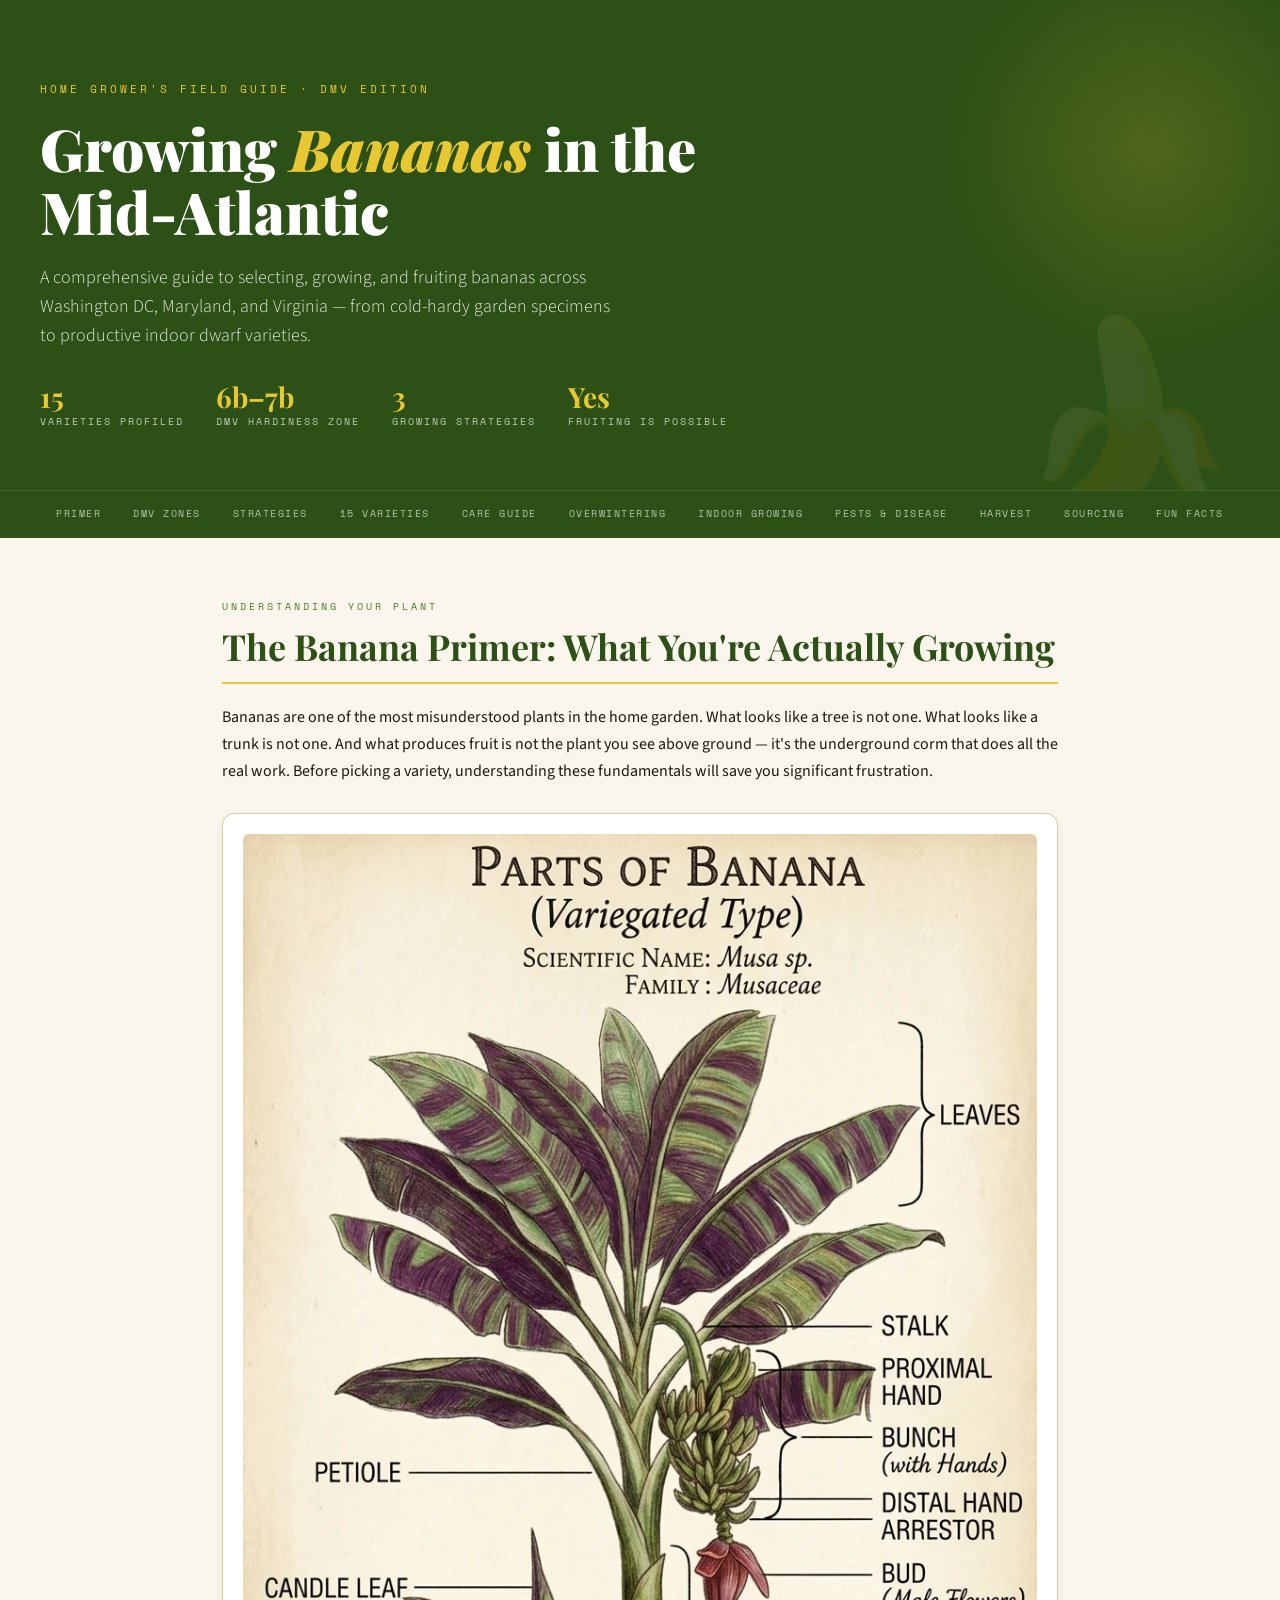
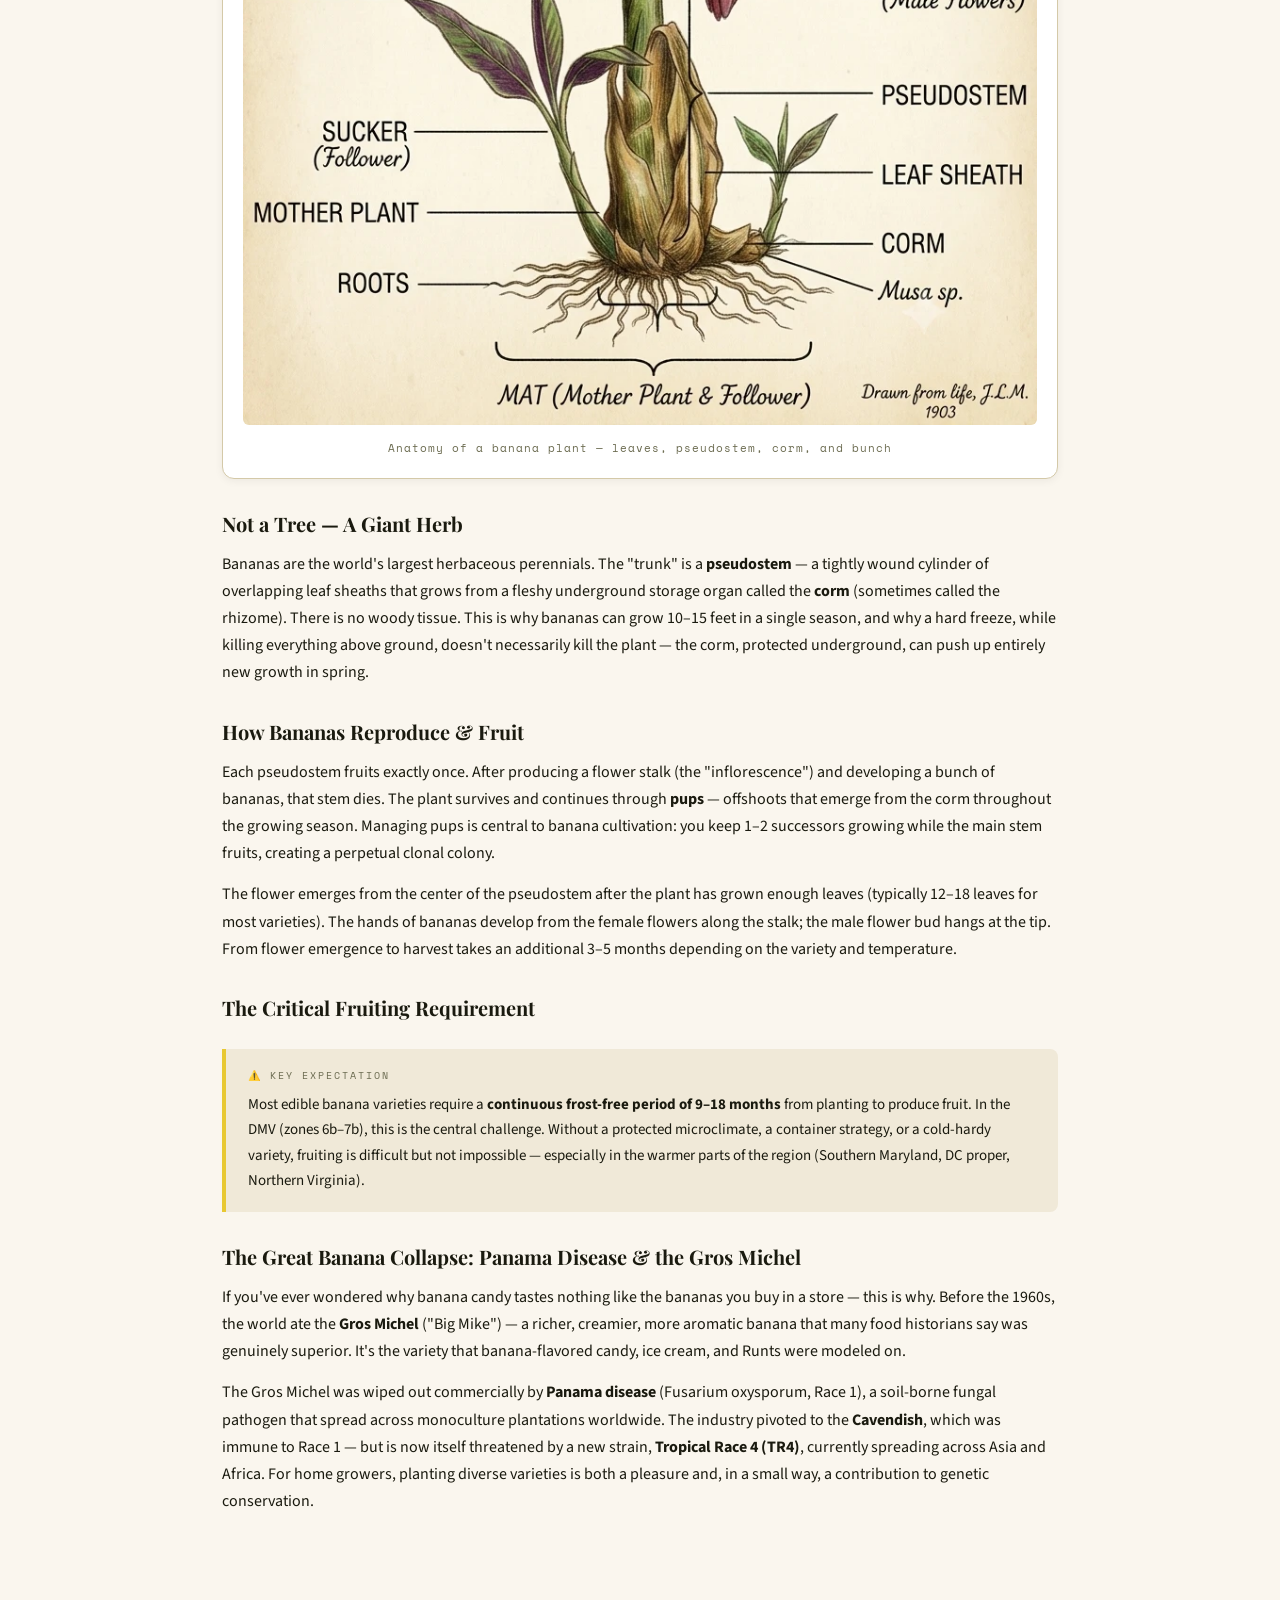
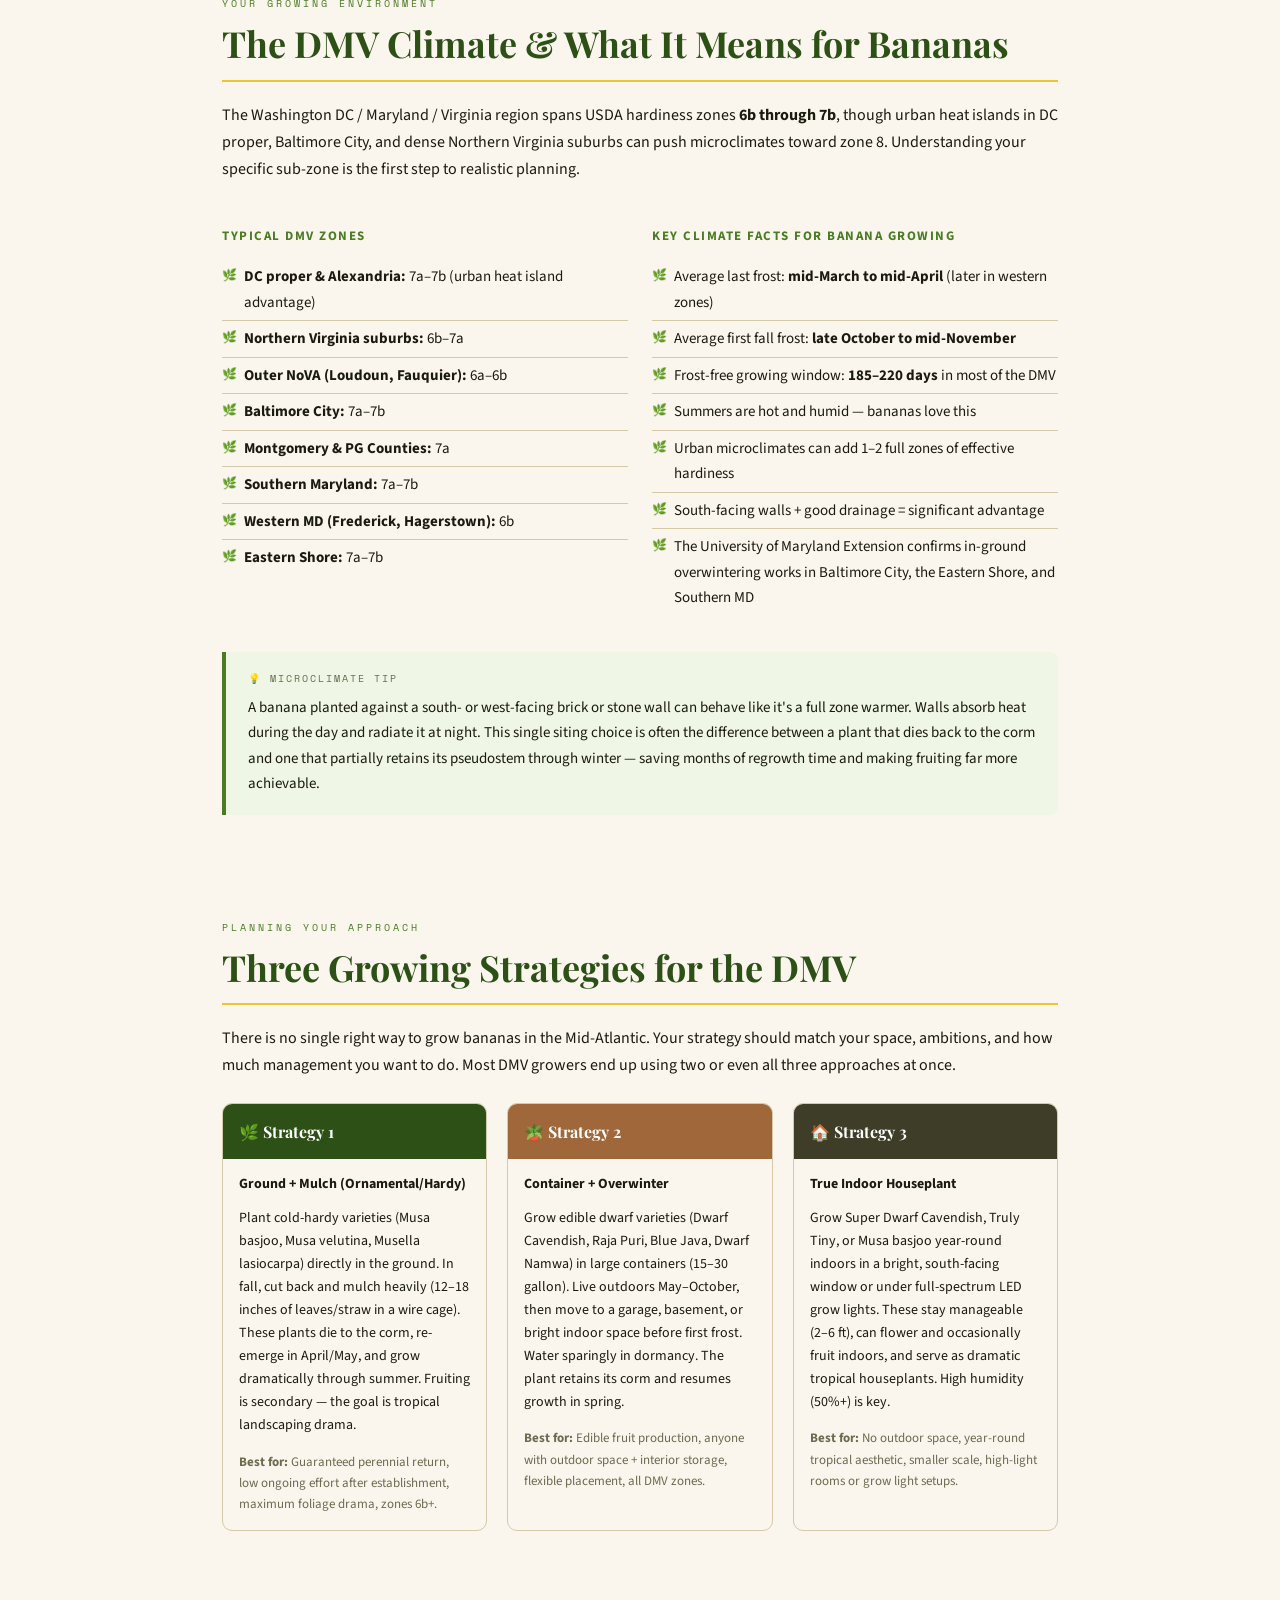
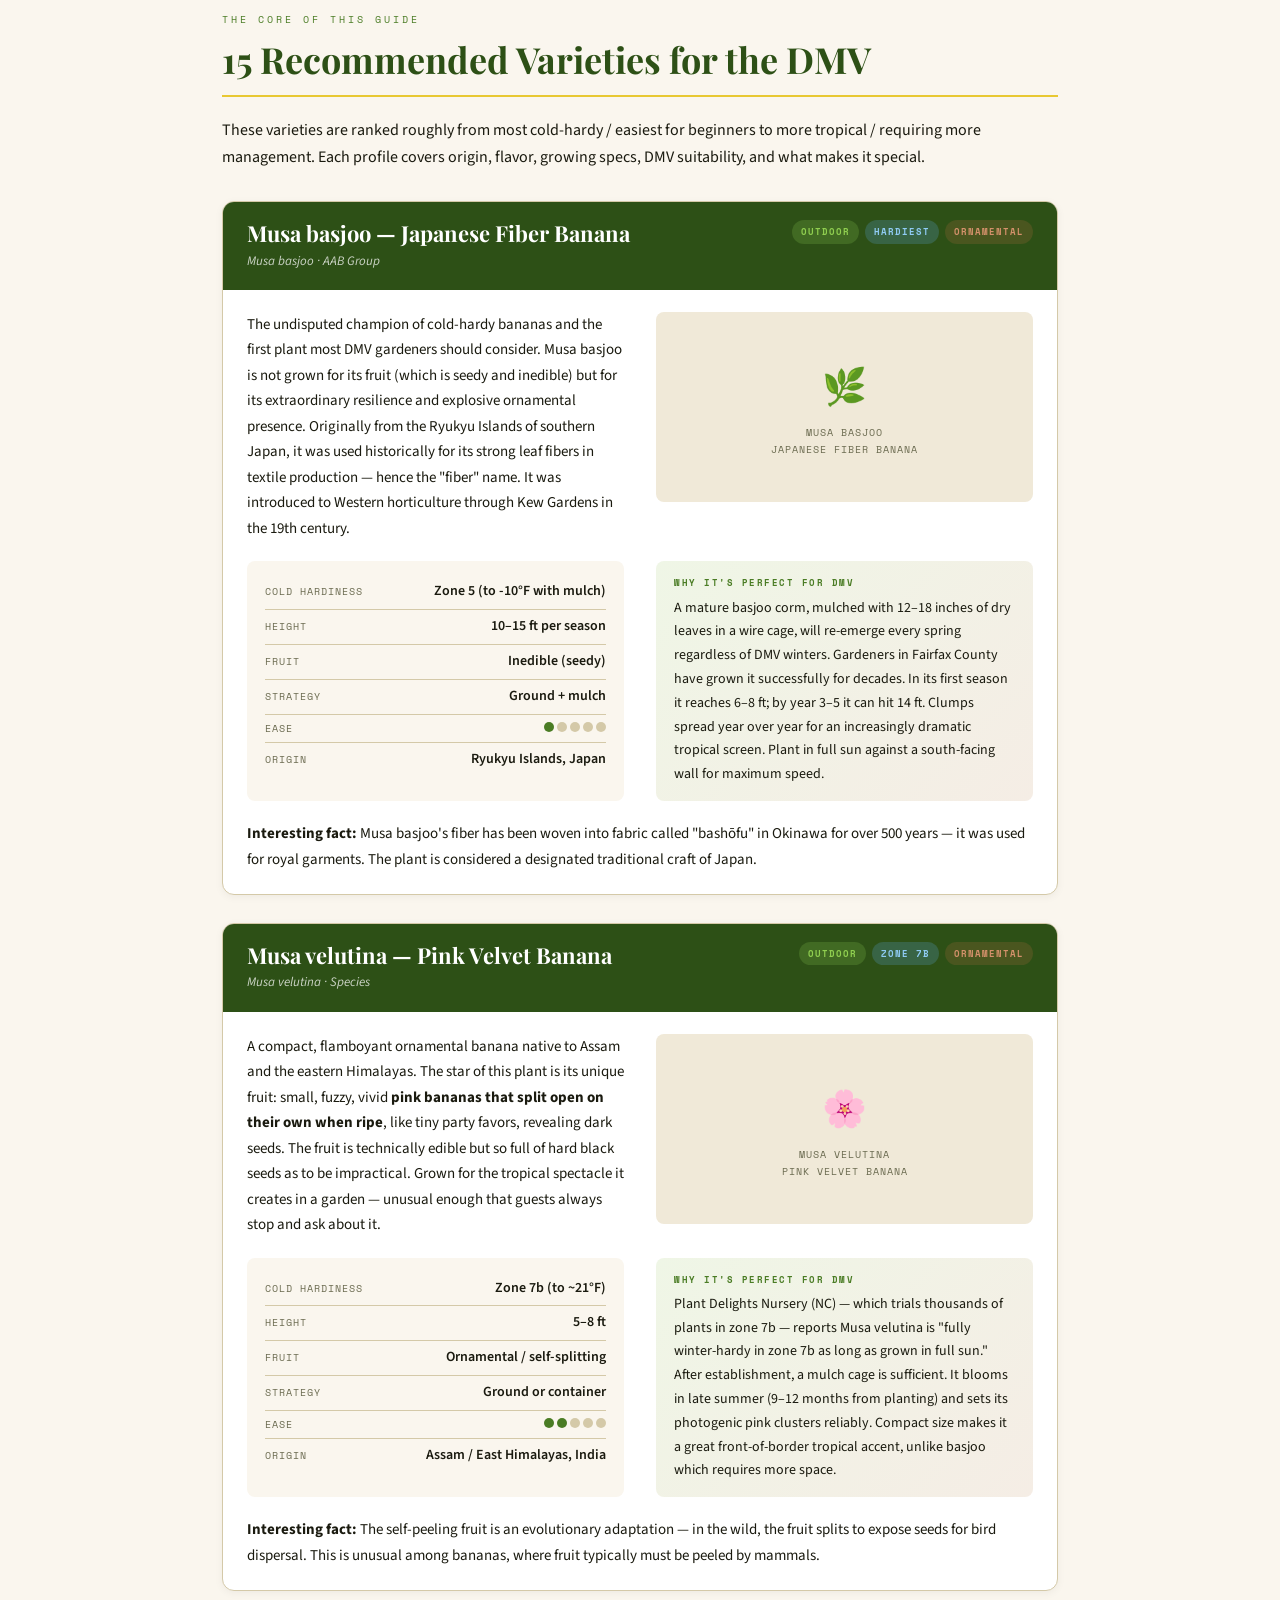
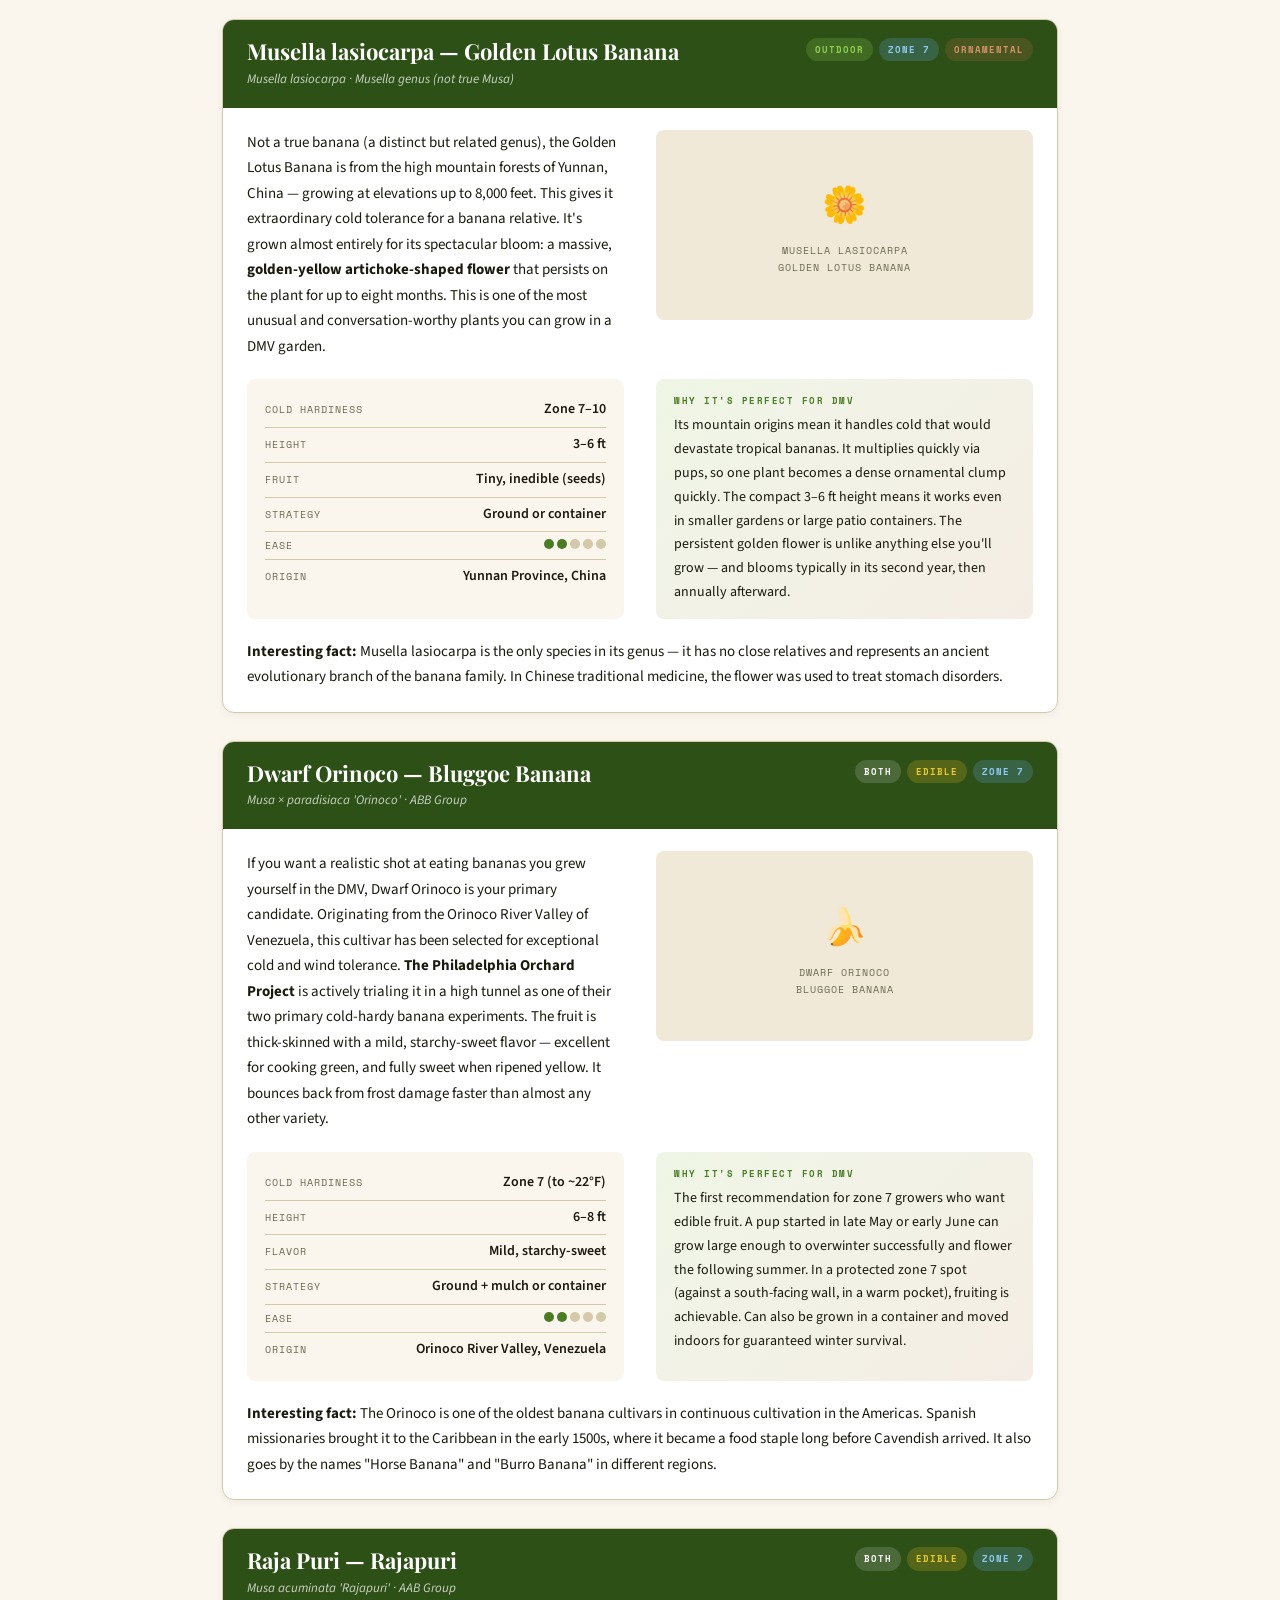
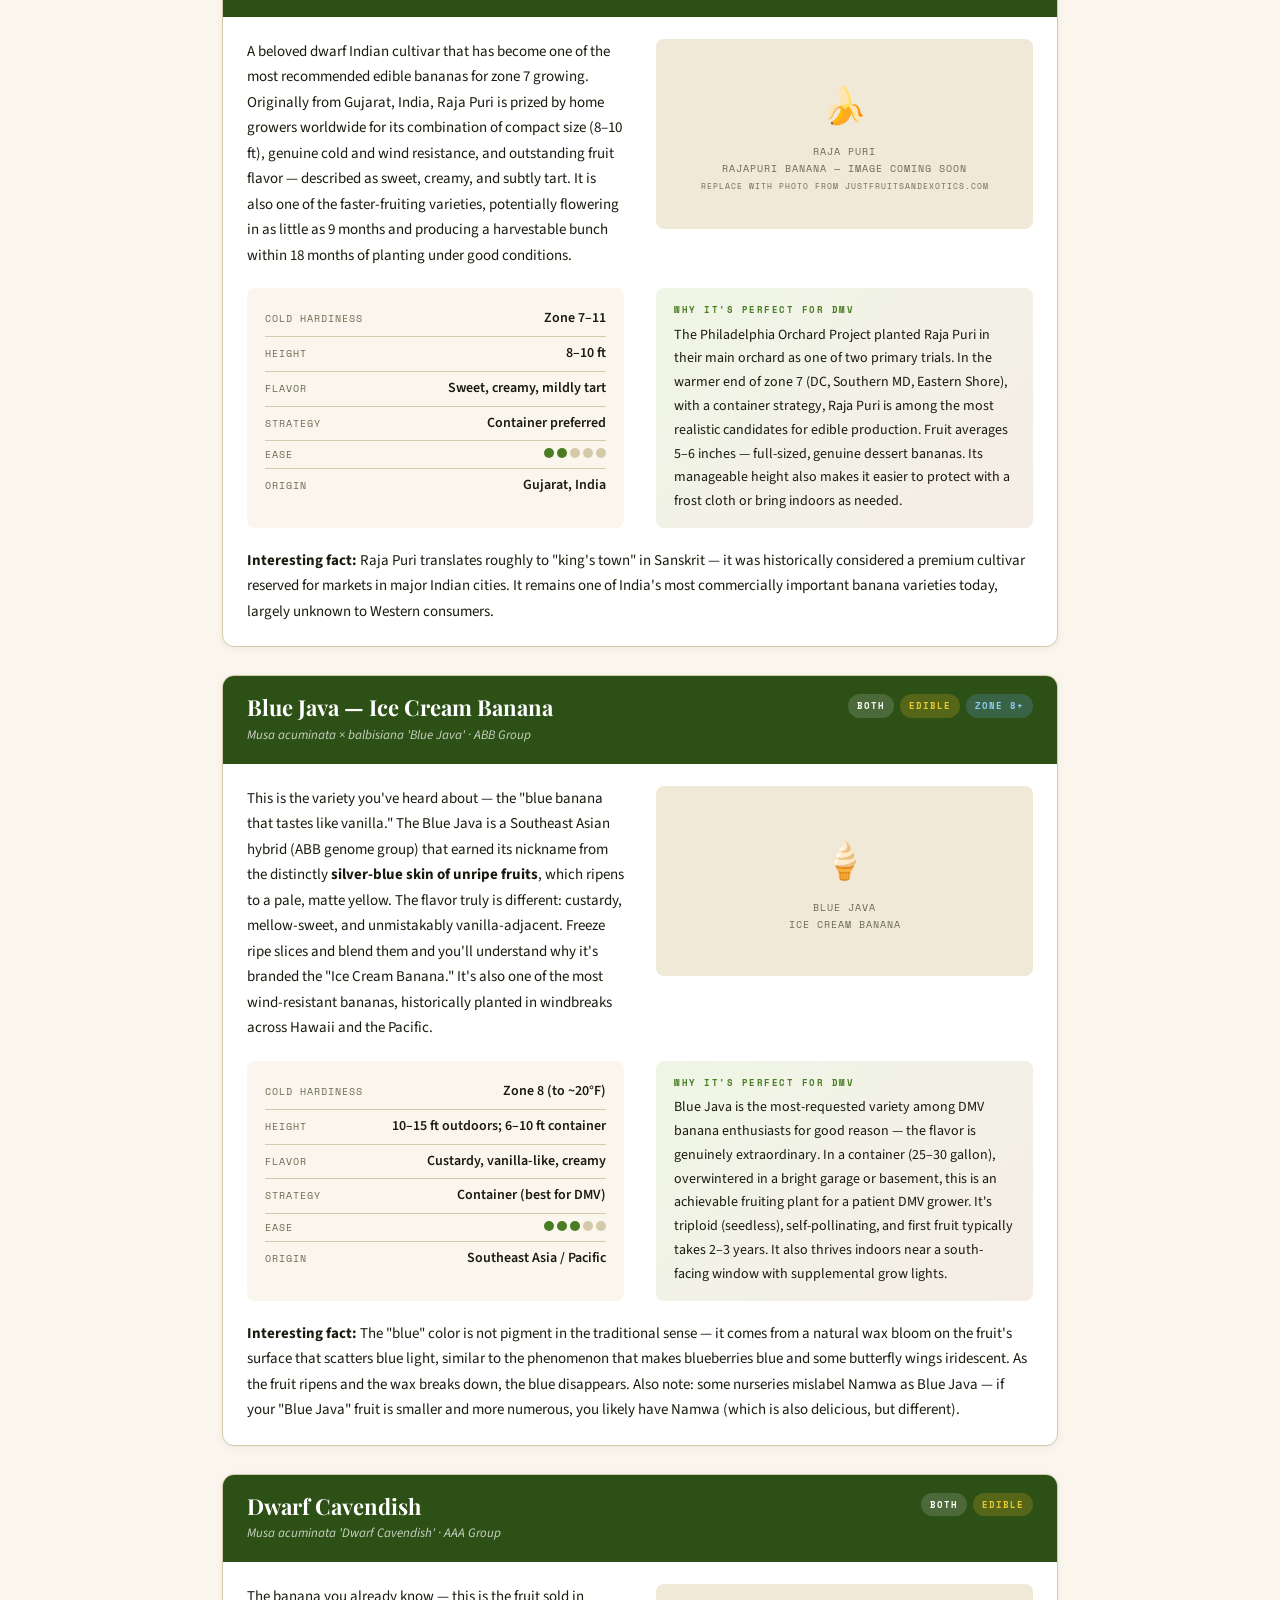
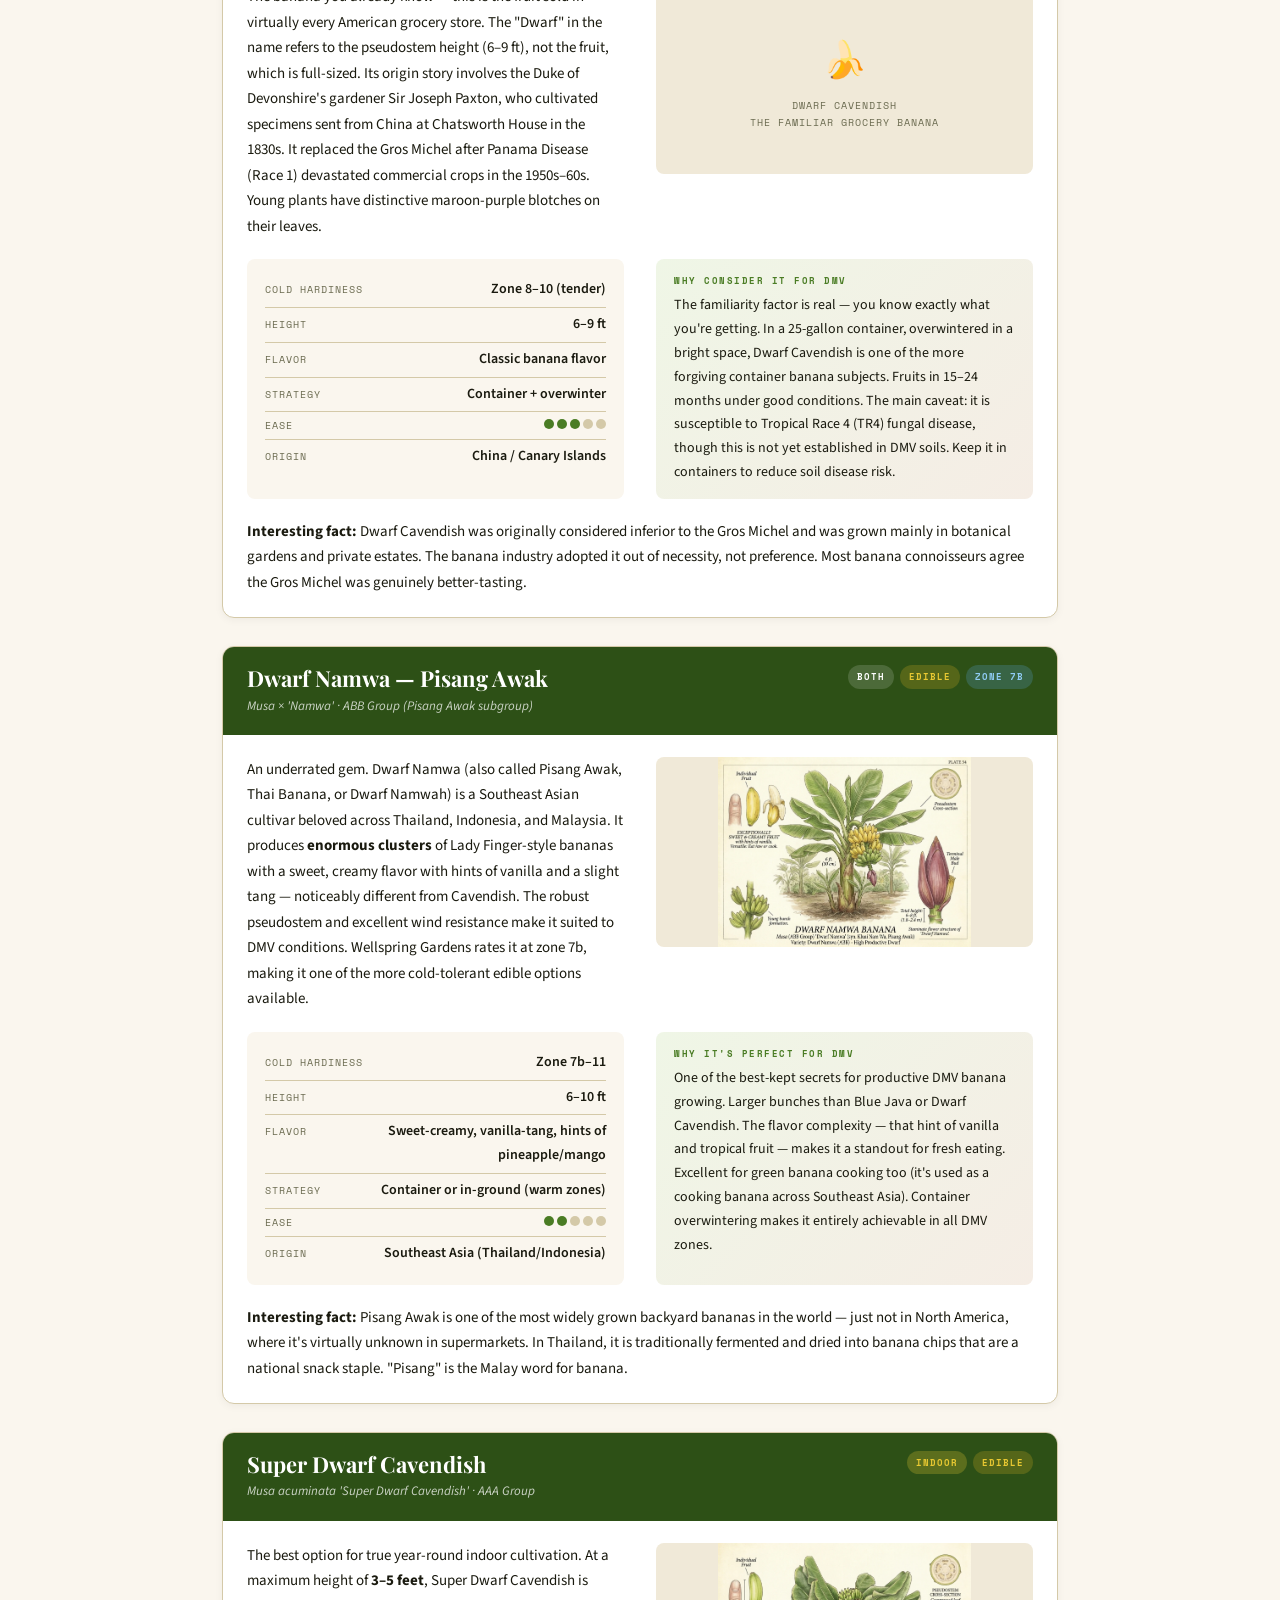
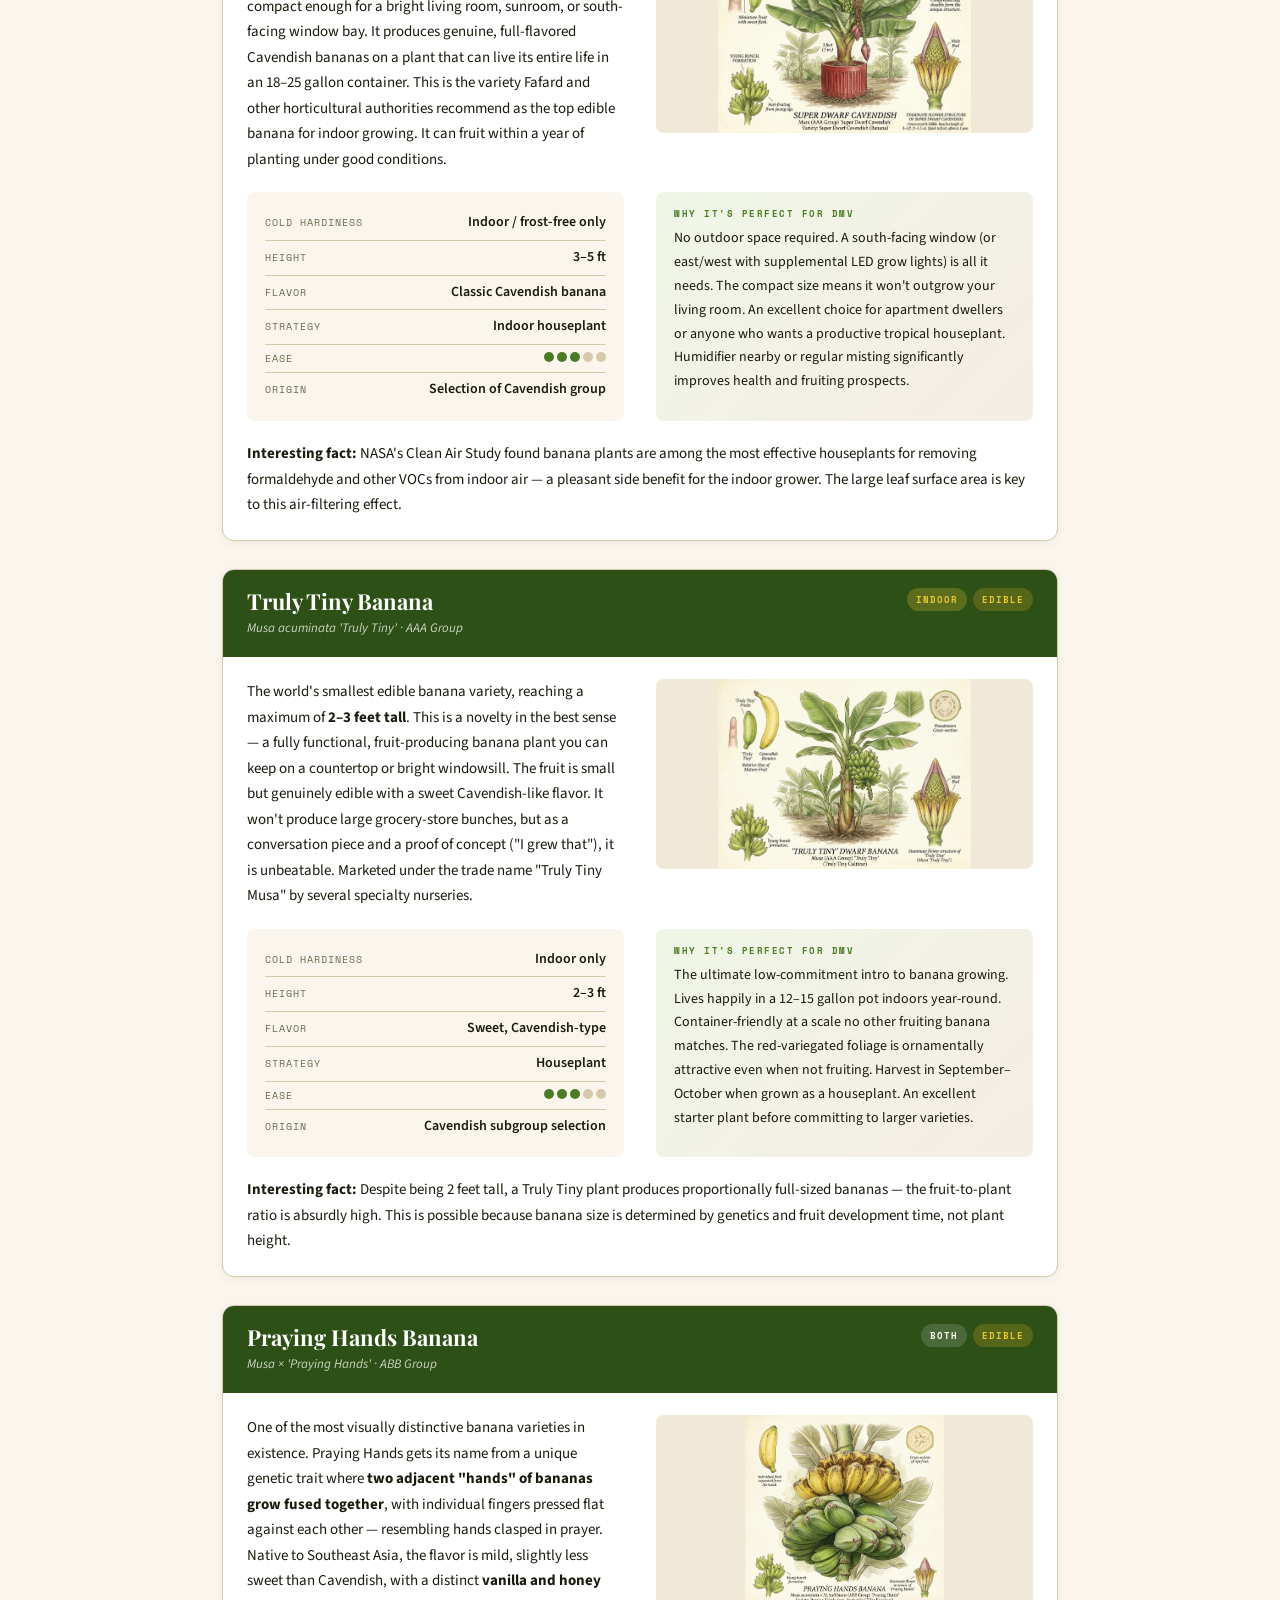
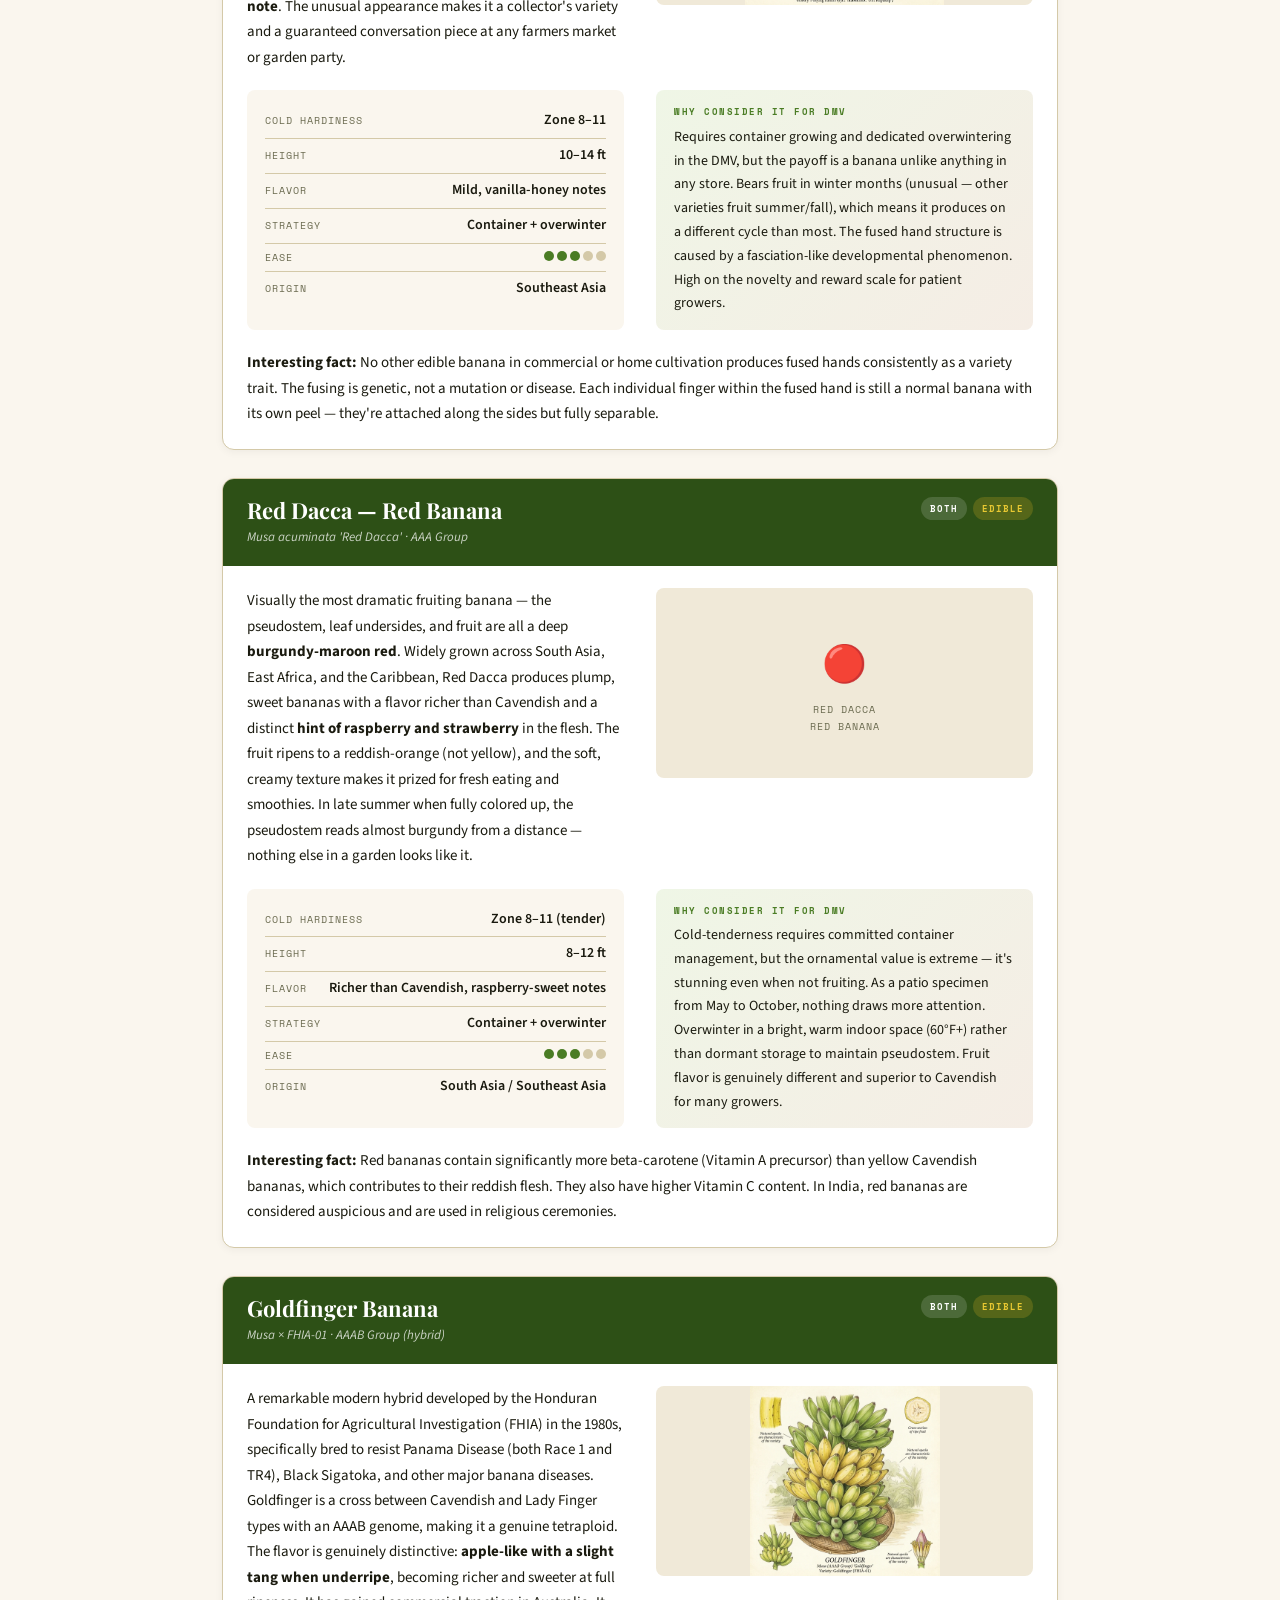
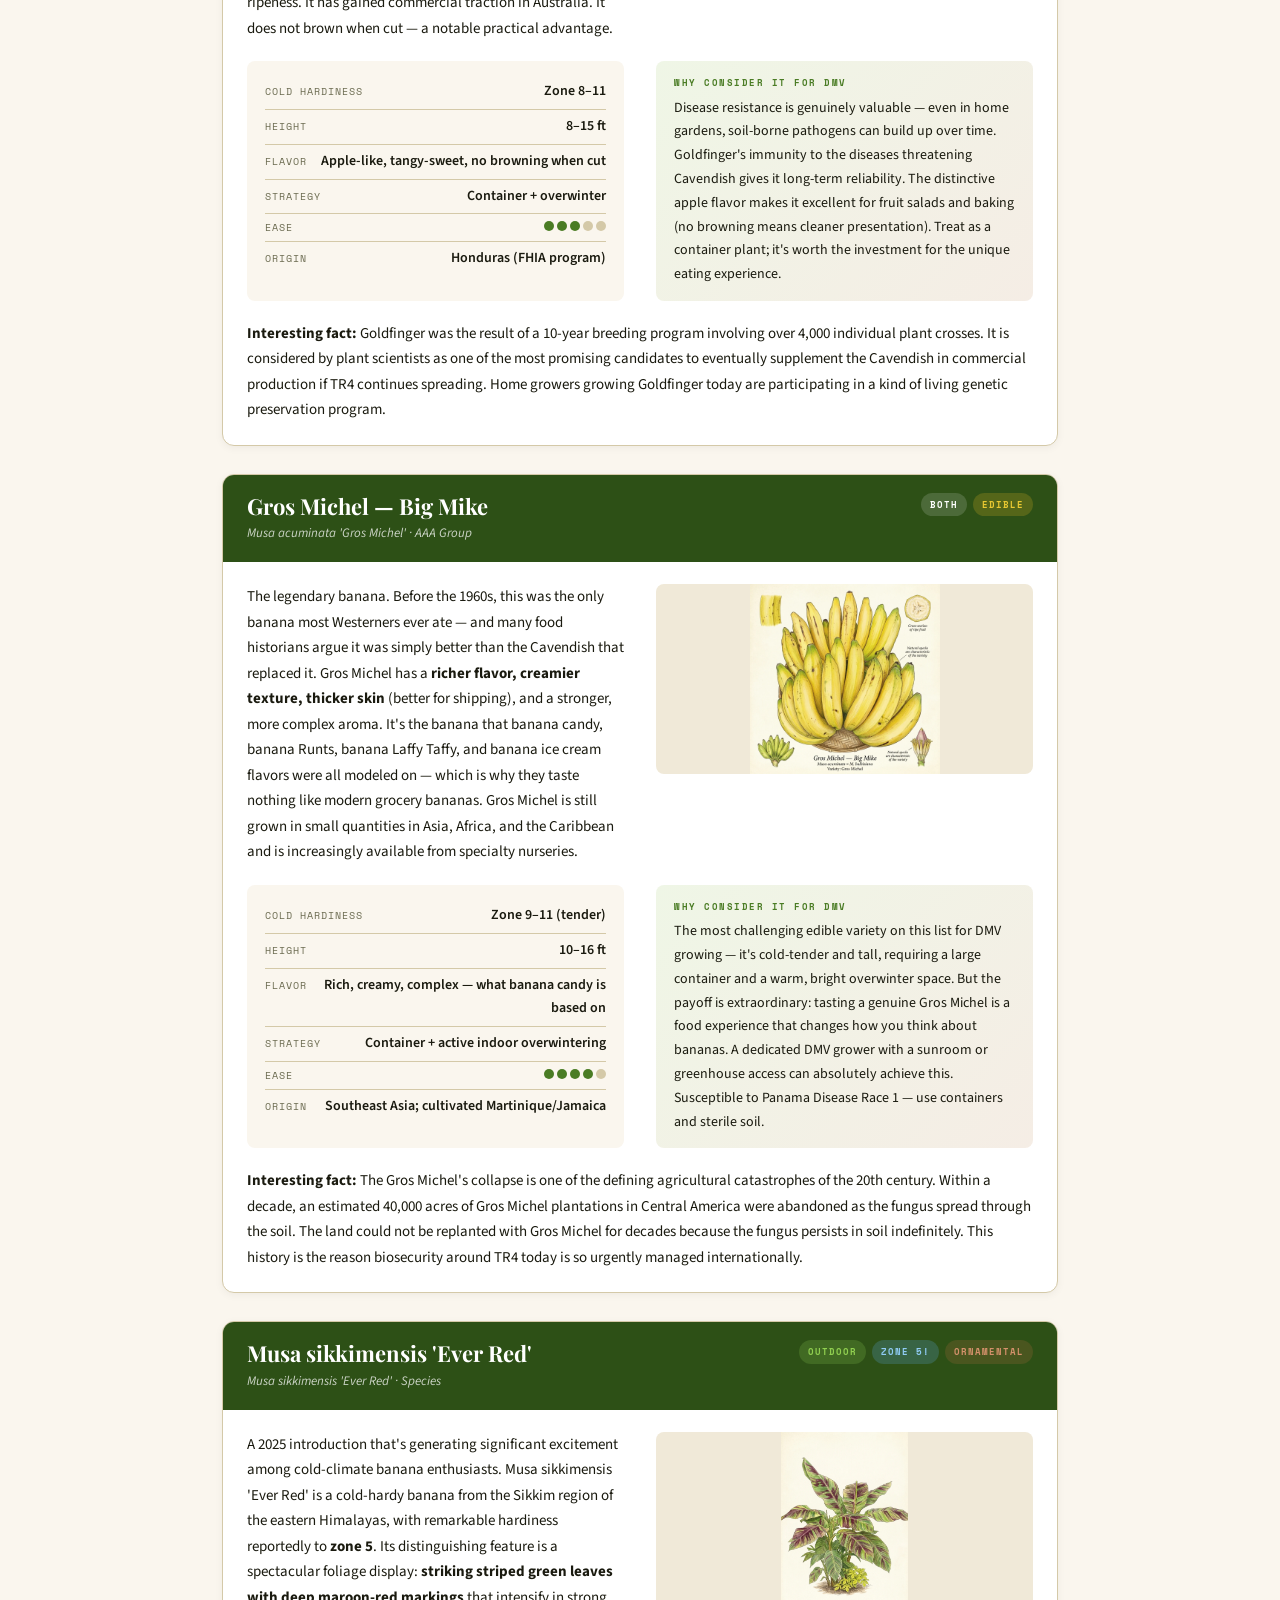
==== commit 1fa5f72c: "Move variety images beside the first paragraph, stop cropping Restructures each variety card so the " ====
--- a/index.html
+++ b/index.html
@@ -388,11 +388,14 @@
   }
 
   /* ── VARIETY IMAGES ── */
+  .variety-intro {
+    display: flex;
+    align-items: center;
+  }
   .variety-img-wrap {
-    grid-column: 1 / -1;
     border-radius: 8px;
     overflow: hidden;
-    height: 220px;
+    height: 190px;
     background: var(--parchment-dark);
     display: flex;
     align-items: center;
@@ -400,11 +403,16 @@
     position: relative;
   }
   .variety-img-wrap img {
-    width: 100%;
-    height: 100%;
-    object-fit: cover;
+    max-width: 100%;
+    max-height: 100%;
+    width: auto;
+    height: auto;
+    object-fit: contain;
     object-position: center;
     display: block;
+  }
+  @media (max-width: 640px) {
+    .variety-img-wrap { height: 220px; }
   }
   .variety-img-wrap .img-placeholder {
     display: flex;
@@ -824,12 +832,12 @@
           </div>
         </div>
         <div class="variety-body">
-          <div class="variety-img-wrap variety-body-full">
+          <div class="variety-intro">
+            <p class="variety-desc">The undisputed champion of cold-hardy bananas and the first plant most DMV gardeners should consider. Musa basjoo is not grown for its fruit (which is seedy and inedible) but for its extraordinary resilience and explosive ornamental presence. Originally from the Ryukyu Islands of southern Japan, it was used historically for its strong leaf fibers in textile production — hence the "fiber" name. It was introduced to Western horticulture through Kew Gardens in the 19th century.</p>
+          </div>
+          <div class="variety-img-wrap">
             <img src="https://upload.wikimedia.org/wikipedia/commons/thumb/e/ee/Musa_basjoo_in_Jardin_des_Plantes_de_Toulouse.jpg/700px-Musa_basjoo_in_Jardin_des_Plantes_de_Toulouse.jpg" alt="Musa basjoo — Japanese Fiber Banana" onerror="this.parentNode.innerHTML='<div class=\'img-placeholder\'><span>🌿</span><p>Musa basjoo<br>Japanese Fiber Banana</p></div>'">
             <div class="variety-img-credit">© Wikimedia Commons CC-BY-SA</div>
-          </div>
-          <div class="variety-body-full">
-            <p class="variety-desc">The undisputed champion of cold-hardy bananas and the first plant most DMV gardeners should consider. Musa basjoo is not grown for its fruit (which is seedy and inedible) but for its extraordinary resilience and explosive ornamental presence. Originally from the Ryukyu Islands of southern Japan, it was used historically for its strong leaf fibers in textile production — hence the "fiber" name. It was introduced to Western horticulture through Kew Gardens in the 19th century.</p>
           </div>
           <div class="variety-specs">
             <div class="spec-row"><span class="spec-label">Cold Hardiness</span><span class="spec-val">Zone 5 (to -10°F with mulch)</span></div>
@@ -865,12 +873,12 @@
           </div>
         </div>
         <div class="variety-body">
-          <div class="variety-img-wrap variety-body-full">
+          <div class="variety-intro">
+            <p class="variety-desc">A compact, flamboyant ornamental banana native to Assam and the eastern Himalayas. The star of this plant is its unique fruit: small, fuzzy, vivid <strong>pink bananas that split open on their own when ripe</strong>, like tiny party favors, revealing dark seeds. The fruit is technically edible but so full of hard black seeds as to be impractical. Grown for the tropical spectacle it creates in a garden — unusual enough that guests always stop and ask about it.</p>
+          </div>
+          <div class="variety-img-wrap">
             <img src="https://upload.wikimedia.org/wikipedia/commons/thumb/e/ea/Musa_velutina_2.jpg/700px-Musa_velutina_2.jpg" alt="Musa velutina — Pink Velvet Banana" onerror="this.parentNode.innerHTML='<div class=\'img-placeholder\'><span>🌸</span><p>Musa velutina<br>Pink Velvet Banana</p></div>'">
             <div class="variety-img-credit">© Wikimedia Commons CC-BY-SA</div>
-          </div>
-          <div class="variety-body-full">
-            <p class="variety-desc">A compact, flamboyant ornamental banana native to Assam and the eastern Himalayas. The star of this plant is its unique fruit: small, fuzzy, vivid <strong>pink bananas that split open on their own when ripe</strong>, like tiny party favors, revealing dark seeds. The fruit is technically edible but so full of hard black seeds as to be impractical. Grown for the tropical spectacle it creates in a garden — unusual enough that guests always stop and ask about it.</p>
           </div>
           <div class="variety-specs">
             <div class="spec-row"><span class="spec-label">Cold Hardiness</span><span class="spec-val">Zone 7b (to ~21°F)</span></div>
@@ -906,12 +914,12 @@
           </div>
         </div>
         <div class="variety-body">
-          <div class="variety-img-wrap variety-body-full">
+          <div class="variety-intro">
+            <p class="variety-desc">Not a true banana (a distinct but related genus), the Golden Lotus Banana is from the high mountain forests of Yunnan, China — growing at elevations up to 8,000 feet. This gives it extraordinary cold tolerance for a banana relative. It's grown almost entirely for its spectacular bloom: a massive, <strong>golden-yellow artichoke-shaped flower</strong> that persists on the plant for up to eight months. This is one of the most unusual and conversation-worthy plants you can grow in a DMV garden.</p>
+          </div>
+          <div class="variety-img-wrap">
             <img src="https://upload.wikimedia.org/wikipedia/commons/thumb/4/4d/Musella_lasiocarpa2.jpg/700px-Musella_lasiocarpa2.jpg" alt="Musella lasiocarpa — Golden Lotus Banana" onerror="this.parentNode.innerHTML='<div class=\'img-placeholder\'><span>🌼</span><p>Musella lasiocarpa<br>Golden Lotus Banana</p></div>'">
             <div class="variety-img-credit">© Wikimedia Commons CC-BY-SA</div>
-          </div>
-          <div class="variety-body-full">
-            <p class="variety-desc">Not a true banana (a distinct but related genus), the Golden Lotus Banana is from the high mountain forests of Yunnan, China — growing at elevations up to 8,000 feet. This gives it extraordinary cold tolerance for a banana relative. It's grown almost entirely for its spectacular bloom: a massive, <strong>golden-yellow artichoke-shaped flower</strong> that persists on the plant for up to eight months. This is one of the most unusual and conversation-worthy plants you can grow in a DMV garden.</p>
           </div>
           <div class="variety-specs">
             <div class="spec-row"><span class="spec-label">Cold Hardiness</span><span class="spec-val">Zone 7–10</span></div>
@@ -947,12 +955,12 @@
           </div>
         </div>
         <div class="variety-body">
-          <div class="variety-img-wrap variety-body-full">
+          <div class="variety-intro">
+            <p class="variety-desc">If you want a realistic shot at eating bananas you grew yourself in the DMV, Dwarf Orinoco is your primary candidate. Originating from the Orinoco River Valley of Venezuela, this cultivar has been selected for exceptional cold and wind tolerance. <strong>The Philadelphia Orchard Project</strong> is actively trialing it in a high tunnel as one of their two primary cold-hardy banana experiments. The fruit is thick-skinned with a mild, starchy-sweet flavor — excellent for cooking green, and fully sweet when ripened yellow. It bounces back from frost damage faster than almost any other variety.</p>
+          </div>
+          <div class="variety-img-wrap">
             <img src="https://upload.wikimedia.org/wikipedia/commons/thumb/f/f3/Musa_paradisiaca_fruit_-_botanic_garden.jpg/700px-Musa_paradisiaca_fruit_-_botanic_garden.jpg" alt="Dwarf Orinoco Banana" onerror="this.parentNode.innerHTML='<div class=\'img-placeholder\'><span>🍌</span><p>Dwarf Orinoco<br>Bluggoe Banana</p></div>'">
             <div class="variety-img-credit">© Wikimedia Commons CC-BY-SA</div>
-          </div>
-          <div class="variety-body-full">
-            <p class="variety-desc">If you want a realistic shot at eating bananas you grew yourself in the DMV, Dwarf Orinoco is your primary candidate. Originating from the Orinoco River Valley of Venezuela, this cultivar has been selected for exceptional cold and wind tolerance. <strong>The Philadelphia Orchard Project</strong> is actively trialing it in a high tunnel as one of their two primary cold-hardy banana experiments. The fruit is thick-skinned with a mild, starchy-sweet flavor — excellent for cooking green, and fully sweet when ripened yellow. It bounces back from frost damage faster than almost any other variety.</p>
           </div>
           <div class="variety-specs">
             <div class="spec-row"><span class="spec-label">Cold Hardiness</span><span class="spec-val">Zone 7 (to ~22°F)</span></div>
@@ -988,12 +996,12 @@
           </div>
         </div>
         <div class="variety-body">
-          <div class="variety-img-wrap variety-body-full">
+          <div class="variety-intro">
+            <p class="variety-desc">A beloved dwarf Indian cultivar that has become one of the most recommended edible bananas for zone 7 growing. Originally from Gujarat, India, Raja Puri is prized by home growers worldwide for its combination of compact size (8–10 ft), genuine cold and wind resistance, and outstanding fruit flavor — described as sweet, creamy, and subtly tart. It is also one of the faster-fruiting varieties, potentially flowering in as little as 9 months and producing a harvestable bunch within 18 months of planting under good conditions.</p>
+          </div>
+          <div class="variety-img-wrap">
             <img src="https://upload.wikimedia.org/wikipedia/commons/thumb/5/5a/Banana_2010.jpg/700px-Banana_2010.jpg" alt="Raja Puri Banana" onerror="this.parentNode.innerHTML='<div class=\'img-placeholder\'><span>🍌</span><p>Raja Puri<br>Rajapuri Banana — image coming soon<br><small>Replace with photo from justfruitsandexotics.com</small></p></div>'">
             <div class="variety-img-credit">© Wikimedia Commons · Replace with Raja Puri-specific photo</div>
-          </div>
-          <div class="variety-body-full">
-            <p class="variety-desc">A beloved dwarf Indian cultivar that has become one of the most recommended edible bananas for zone 7 growing. Originally from Gujarat, India, Raja Puri is prized by home growers worldwide for its combination of compact size (8–10 ft), genuine cold and wind resistance, and outstanding fruit flavor — described as sweet, creamy, and subtly tart. It is also one of the faster-fruiting varieties, potentially flowering in as little as 9 months and producing a harvestable bunch within 18 months of planting under good conditions.</p>
           </div>
           <div class="variety-specs">
             <div class="spec-row"><span class="spec-label">Cold Hardiness</span><span class="spec-val">Zone 7–11</span></div>
@@ -1029,12 +1037,12 @@
           </div>
         </div>
         <div class="variety-body">
-          <div class="variety-img-wrap variety-body-full">
+          <div class="variety-intro">
+            <p class="variety-desc">This is the variety you've heard about — the "blue banana that tastes like vanilla." The Blue Java is a Southeast Asian hybrid (ABB genome group) that earned its nickname from the distinctly <strong>silver-blue skin of unripe fruits</strong>, which ripens to a pale, matte yellow. The flavor truly is different: custardy, mellow-sweet, and unmistakably vanilla-adjacent. Freeze ripe slices and blend them and you'll understand why it's branded the "Ice Cream Banana." It's also one of the most wind-resistant bananas, historically planted in windbreaks across Hawaii and the Pacific.</p>
+          </div>
+          <div class="variety-img-wrap">
             <img src="https://upload.wikimedia.org/wikipedia/commons/thumb/1/1d/Blue_Java_Banana.jpg/700px-Blue_Java_Banana.jpg" alt="Blue Java — Ice Cream Banana" onerror="this.parentNode.innerHTML='<div class=\'img-placeholder\'><span>🍦</span><p>Blue Java<br>Ice Cream Banana</p></div>'">
             <div class="variety-img-credit">© Wikimedia Commons CC-BY-SA</div>
-          </div>
-          <div class="variety-body-full">
-            <p class="variety-desc">This is the variety you've heard about — the "blue banana that tastes like vanilla." The Blue Java is a Southeast Asian hybrid (ABB genome group) that earned its nickname from the distinctly <strong>silver-blue skin of unripe fruits</strong>, which ripens to a pale, matte yellow. The flavor truly is different: custardy, mellow-sweet, and unmistakably vanilla-adjacent. Freeze ripe slices and blend them and you'll understand why it's branded the "Ice Cream Banana." It's also one of the most wind-resistant bananas, historically planted in windbreaks across Hawaii and the Pacific.</p>
           </div>
           <div class="variety-specs">
             <div class="spec-row"><span class="spec-label">Cold Hardiness</span><span class="spec-val">Zone 8 (to ~20°F)</span></div>
@@ -1069,12 +1077,12 @@
           </div>
         </div>
         <div class="variety-body">
-          <div class="variety-img-wrap variety-body-full">
+          <div class="variety-intro">
+            <p class="variety-desc">The banana you already know — this is the fruit sold in virtually every American grocery store. The "Dwarf" in the name refers to the pseudostem height (6–9 ft), not the fruit, which is full-sized. Its origin story involves the Duke of Devonshire's gardener Sir Joseph Paxton, who cultivated specimens sent from China at Chatsworth House in the 1830s. It replaced the Gros Michel after Panama Disease (Race 1) devastated commercial crops in the 1950s–60s. Young plants have distinctive maroon-purple blotches on their leaves.</p>
+          </div>
+          <div class="variety-img-wrap">
             <img src="https://upload.wikimedia.org/wikipedia/commons/thumb/9/9b/Cavendish_Banana_DS.jpg/700px-Cavendish_Banana_DS.jpg" alt="Dwarf Cavendish Banana" onerror="this.parentNode.innerHTML='<div class=\'img-placeholder\'><span>🍌</span><p>Dwarf Cavendish<br>The familiar grocery banana</p></div>'">
             <div class="variety-img-credit">© Wikimedia Commons CC-BY-SA</div>
-          </div>
-          <div class="variety-body-full">
-            <p class="variety-desc">The banana you already know — this is the fruit sold in virtually every American grocery store. The "Dwarf" in the name refers to the pseudostem height (6–9 ft), not the fruit, which is full-sized. Its origin story involves the Duke of Devonshire's gardener Sir Joseph Paxton, who cultivated specimens sent from China at Chatsworth House in the 1830s. It replaced the Gros Michel after Panama Disease (Race 1) devastated commercial crops in the 1950s–60s. Young plants have distinctive maroon-purple blotches on their leaves.</p>
           </div>
           <div class="variety-specs">
             <div class="spec-row"><span class="spec-label">Cold Hardiness</span><span class="spec-val">Zone 8–10 (tender)</span></div>
@@ -1110,11 +1118,11 @@
           </div>
         </div>
         <div class="variety-body">
-          <div class="variety-img-wrap variety-body-full">
+          <div class="variety-intro">
+            <p class="variety-desc">An underrated gem. Dwarf Namwa (also called Pisang Awak, Thai Banana, or Dwarf Namwah) is a Southeast Asian cultivar beloved across Thailand, Indonesia, and Malaysia. It produces <strong>enormous clusters</strong> of Lady Finger-style bananas with a sweet, creamy flavor with hints of vanilla and a slight tang — noticeably different from Cavendish. The robust pseudostem and excellent wind resistance make it suited to DMV conditions. Wellspring Gardens rates it at zone 7b, making it one of the more cold-tolerant edible options available.</p>
+          </div>
+          <div class="variety-img-wrap">
             <img src="images/dwarf-namwa.webp" alt="Dwarf Namwa Banana illustrated botanical plate showing the full plant, individual fruit, young bunch formation, pseudostem cross-section, and staminate flower">
-          </div>
-          <div class="variety-body-full">
-            <p class="variety-desc">An underrated gem. Dwarf Namwa (also called Pisang Awak, Thai Banana, or Dwarf Namwah) is a Southeast Asian cultivar beloved across Thailand, Indonesia, and Malaysia. It produces <strong>enormous clusters</strong> of Lady Finger-style bananas with a sweet, creamy flavor with hints of vanilla and a slight tang — noticeably different from Cavendish. The robust pseudostem and excellent wind resistance make it suited to DMV conditions. Wellspring Gardens rates it at zone 7b, making it one of the more cold-tolerant edible options available.</p>
           </div>
           <div class="variety-specs">
             <div class="spec-row"><span class="spec-label">Cold Hardiness</span><span class="spec-val">Zone 7b–11</span></div>
@@ -1149,11 +1157,11 @@
           </div>
         </div>
         <div class="variety-body">
-          <div class="variety-img-wrap variety-body-full">
+          <div class="variety-intro">
+            <p class="variety-desc">The best option for true year-round indoor cultivation. At a maximum height of <strong>3–5 feet</strong>, Super Dwarf Cavendish is compact enough for a bright living room, sunroom, or south-facing window bay. It produces genuine, full-flavored Cavendish bananas on a plant that can live its entire life in an 18–25 gallon container. This is the variety Fafard and other horticultural authorities recommend as the top edible banana for indoor growing. It can fruit within a year of planting under good conditions.</p>
+          </div>
+          <div class="variety-img-wrap">
             <img src="images/super-dwarf-cavendish.webp" alt="Super Dwarf Cavendish illustrated botanical plate showing the potted plant, individual fruit, young bunch formation, pseudostem cross-section, and male bud">
-          </div>
-          <div class="variety-body-full">
-            <p class="variety-desc">The best option for true year-round indoor cultivation. At a maximum height of <strong>3–5 feet</strong>, Super Dwarf Cavendish is compact enough for a bright living room, sunroom, or south-facing window bay. It produces genuine, full-flavored Cavendish bananas on a plant that can live its entire life in an 18–25 gallon container. This is the variety Fafard and other horticultural authorities recommend as the top edible banana for indoor growing. It can fruit within a year of planting under good conditions.</p>
           </div>
           <div class="variety-specs">
             <div class="spec-row"><span class="spec-label">Cold Hardiness</span><span class="spec-val">Indoor / frost-free only</span></div>
@@ -1188,11 +1196,11 @@
           </div>
         </div>
         <div class="variety-body">
-          <div class="variety-img-wrap variety-body-full">
+          <div class="variety-intro">
+            <p class="variety-desc">The world's smallest edible banana variety, reaching a maximum of <strong>2–3 feet tall</strong>. This is a novelty in the best sense — a fully functional, fruit-producing banana plant you can keep on a countertop or bright windowsill. The fruit is small but genuinely edible with a sweet Cavendish-like flavor. It won't produce large grocery-store bunches, but as a conversation piece and a proof of concept ("I grew that"), it is unbeatable. Marketed under the trade name "Truly Tiny Musa" by several specialty nurseries.</p>
+          </div>
+          <div class="variety-img-wrap">
             <img src="images/truly-tiny.webp" alt="'Truly Tiny' Dwarf Banana illustrated botanical plate showing the full plant, fruit size comparison to a Cavendish banana, young bunch formation, pseudostem cross-section, and male bud">
-          </div>
-          <div class="variety-body-full">
-            <p class="variety-desc">The world's smallest edible banana variety, reaching a maximum of <strong>2–3 feet tall</strong>. This is a novelty in the best sense — a fully functional, fruit-producing banana plant you can keep on a countertop or bright windowsill. The fruit is small but genuinely edible with a sweet Cavendish-like flavor. It won't produce large grocery-store bunches, but as a conversation piece and a proof of concept ("I grew that"), it is unbeatable. Marketed under the trade name "Truly Tiny Musa" by several specialty nurseries.</p>
           </div>
           <div class="variety-specs">
             <div class="spec-row"><span class="spec-label">Cold Hardiness</span><span class="spec-val">Indoor only</span></div>
@@ -1227,11 +1235,11 @@
           </div>
         </div>
         <div class="variety-body">
-          <div class="variety-img-wrap variety-body-full">
+          <div class="variety-intro">
+            <p class="variety-desc">One of the most visually distinctive banana varieties in existence. Praying Hands gets its name from a unique genetic trait where <strong>two adjacent "hands" of bananas grow fused together</strong>, with individual fingers pressed flat against each other — resembling hands clasped in prayer. Native to Southeast Asia, the flavor is mild, slightly less sweet than Cavendish, with a distinct <strong>vanilla and honey note</strong>. The unusual appearance makes it a collector's variety and a guaranteed conversation piece at any farmers market or garden party.</p>
+          </div>
+          <div class="variety-img-wrap">
             <img src="images/praying-hands.webp" alt="Praying Hands Banana illustrated botanical plate showing the fused double bunch, individual fruit, fruit cross-section, young bunch formation, and staminate flower structure">
-          </div>
-          <div class="variety-body-full">
-            <p class="variety-desc">One of the most visually distinctive banana varieties in existence. Praying Hands gets its name from a unique genetic trait where <strong>two adjacent "hands" of bananas grow fused together</strong>, with individual fingers pressed flat against each other — resembling hands clasped in prayer. Native to Southeast Asia, the flavor is mild, slightly less sweet than Cavendish, with a distinct <strong>vanilla and honey note</strong>. The unusual appearance makes it a collector's variety and a guaranteed conversation piece at any farmers market or garden party.</p>
           </div>
           <div class="variety-specs">
             <div class="spec-row"><span class="spec-label">Cold Hardiness</span><span class="spec-val">Zone 8–11</span></div>
@@ -1266,12 +1274,12 @@
           </div>
         </div>
         <div class="variety-body">
-          <div class="variety-img-wrap variety-body-full">
+          <div class="variety-intro">
+            <p class="variety-desc">Visually the most dramatic fruiting banana — the pseudostem, leaf undersides, and fruit are all a deep <strong>burgundy-maroon red</strong>. Widely grown across South Asia, East Africa, and the Caribbean, Red Dacca produces plump, sweet bananas with a flavor richer than Cavendish and a distinct <strong>hint of raspberry and strawberry</strong> in the flesh. The fruit ripens to a reddish-orange (not yellow), and the soft, creamy texture makes it prized for fresh eating and smoothies. In late summer when fully colored up, the pseudostem reads almost burgundy from a distance — nothing else in a garden looks like it.</p>
+          </div>
+          <div class="variety-img-wrap">
             <img src="https://upload.wikimedia.org/wikipedia/commons/thumb/b/b4/Red_banana.jpg/700px-Red_banana.jpg" alt="Red Dacca — Red Banana" onerror="this.parentNode.innerHTML='<div class=\'img-placeholder\'><span>🔴</span><p>Red Dacca<br>Red Banana</p></div>'">
             <div class="variety-img-credit">© Wikimedia Commons CC-BY-SA</div>
-          </div>
-          <div class="variety-body-full">
-            <p class="variety-desc">Visually the most dramatic fruiting banana — the pseudostem, leaf undersides, and fruit are all a deep <strong>burgundy-maroon red</strong>. Widely grown across South Asia, East Africa, and the Caribbean, Red Dacca produces plump, sweet bananas with a flavor richer than Cavendish and a distinct <strong>hint of raspberry and strawberry</strong> in the flesh. The fruit ripens to a reddish-orange (not yellow), and the soft, creamy texture makes it prized for fresh eating and smoothies. In late summer when fully colored up, the pseudostem reads almost burgundy from a distance — nothing else in a garden looks like it.</p>
           </div>
           <div class="variety-specs">
             <div class="spec-row"><span class="spec-label">Cold Hardiness</span><span class="spec-val">Zone 8–11 (tender)</span></div>
@@ -1306,11 +1314,11 @@
           </div>
         </div>
         <div class="variety-body">
-          <div class="variety-img-wrap variety-body-full">
+          <div class="variety-intro">
+            <p class="variety-desc">A remarkable modern hybrid developed by the Honduran Foundation for Agricultural Investigation (FHIA) in the 1980s, specifically bred to resist Panama Disease (both Race 1 and TR4), Black Sigatoka, and other major banana diseases. Goldfinger is a cross between Cavendish and Lady Finger types with an AAAB genome, making it a genuine tetraploid. The flavor is genuinely distinctive: <strong>apple-like with a slight tang when underripe</strong>, becoming richer and sweeter at full ripeness. It has gained commercial traction in Australia. It does not brown when cut — a notable practical advantage.</p>
+          </div>
+          <div class="variety-img-wrap">
             <img src="images/goldfinger.webp" alt="Goldfinger Banana illustrated botanical plate showing the full bunch on a woven basket, natural skin specks, fruit cross-section, young bunch formation, and flower structure">
-          </div>
-          <div class="variety-body-full">
-            <p class="variety-desc">A remarkable modern hybrid developed by the Honduran Foundation for Agricultural Investigation (FHIA) in the 1980s, specifically bred to resist Panama Disease (both Race 1 and TR4), Black Sigatoka, and other major banana diseases. Goldfinger is a cross between Cavendish and Lady Finger types with an AAAB genome, making it a genuine tetraploid. The flavor is genuinely distinctive: <strong>apple-like with a slight tang when underripe</strong>, becoming richer and sweeter at full ripeness. It has gained commercial traction in Australia. It does not brown when cut — a notable practical advantage.</p>
           </div>
           <div class="variety-specs">
             <div class="spec-row"><span class="spec-label">Cold Hardiness</span><span class="spec-val">Zone 8–11</span></div>
@@ -1345,11 +1353,11 @@
           </div>
         </div>
         <div class="variety-body">
-          <div class="variety-img-wrap variety-body-full">
+          <div class="variety-intro">
+            <p class="variety-desc">The legendary banana. Before the 1960s, this was the only banana most Westerners ever ate — and many food historians argue it was simply better than the Cavendish that replaced it. Gros Michel has a <strong>richer flavor, creamier texture, thicker skin</strong> (better for shipping), and a stronger, more complex aroma. It's the banana that banana candy, banana Runts, banana Laffy Taffy, and banana ice cream flavors were all modeled on — which is why they taste nothing like modern grocery bananas. Gros Michel is still grown in small quantities in Asia, Africa, and the Caribbean and is increasingly available from specialty nurseries.</p>
+          </div>
+          <div class="variety-img-wrap">
             <img src="images/gros-michel.webp" alt="Gros Michel 'Big Mike' Banana illustrated botanical plate showing the full bunch on a woven basket, fruit cross-section, young bunch formation, and flower structure">
-          </div>
-          <div class="variety-body-full">
-            <p class="variety-desc">The legendary banana. Before the 1960s, this was the only banana most Westerners ever ate — and many food historians argue it was simply better than the Cavendish that replaced it. Gros Michel has a <strong>richer flavor, creamier texture, thicker skin</strong> (better for shipping), and a stronger, more complex aroma. It's the banana that banana candy, banana Runts, banana Laffy Taffy, and banana ice cream flavors were all modeled on — which is why they taste nothing like modern grocery bananas. Gros Michel is still grown in small quantities in Asia, Africa, and the Caribbean and is increasingly available from specialty nurseries.</p>
           </div>
           <div class="variety-specs">
             <div class="spec-row"><span class="spec-label">Cold Hardiness</span><span class="spec-val">Zone 9–11 (tender)</span></div>
@@ -1385,11 +1393,11 @@
           </div>
         </div>
         <div class="variety-body">
-          <div class="variety-img-wrap variety-body-full">
+          <div class="variety-intro">
+            <p class="variety-desc">A 2025 introduction that's generating significant excitement among cold-climate banana enthusiasts. Musa sikkimensis 'Ever Red' is a cold-hardy banana from the Sikkim region of the eastern Himalayas, with remarkable hardiness reportedly to <strong>zone 5</strong>. Its distinguishing feature is a spectacular foliage display: <strong>striking striped green leaves with deep maroon-red markings</strong> that intensify in strong light. Like Musa basjoo, it's primarily ornamental in the DMV — the fruit is not suitable for eating — but the foliage display is arguably even more dramatic. Noted by the National Garden Bureau as a "New in 2025" plant.</p>
+          </div>
+          <div class="variety-img-wrap">
             <img src="images/ever-red.webp" alt="Musa sikkimensis 'Ever Red' illustrated botanical plate showing the full plant with striking maroon-red striped foliage">
-          </div>
-          <div class="variety-body-full">
-            <p class="variety-desc">A 2025 introduction that's generating significant excitement among cold-climate banana enthusiasts. Musa sikkimensis 'Ever Red' is a cold-hardy banana from the Sikkim region of the eastern Himalayas, with remarkable hardiness reportedly to <strong>zone 5</strong>. Its distinguishing feature is a spectacular foliage display: <strong>striking striped green leaves with deep maroon-red markings</strong> that intensify in strong light. Like Musa basjoo, it's primarily ornamental in the DMV — the fruit is not suitable for eating — but the foliage display is arguably even more dramatic. Noted by the National Garden Bureau as a "New in 2025" plant.</p>
           </div>
           <div class="variety-specs">
             <div class="spec-row"><span class="spec-label">Cold Hardiness</span><span class="spec-val">Zone 5 (exceptional)</span></div>
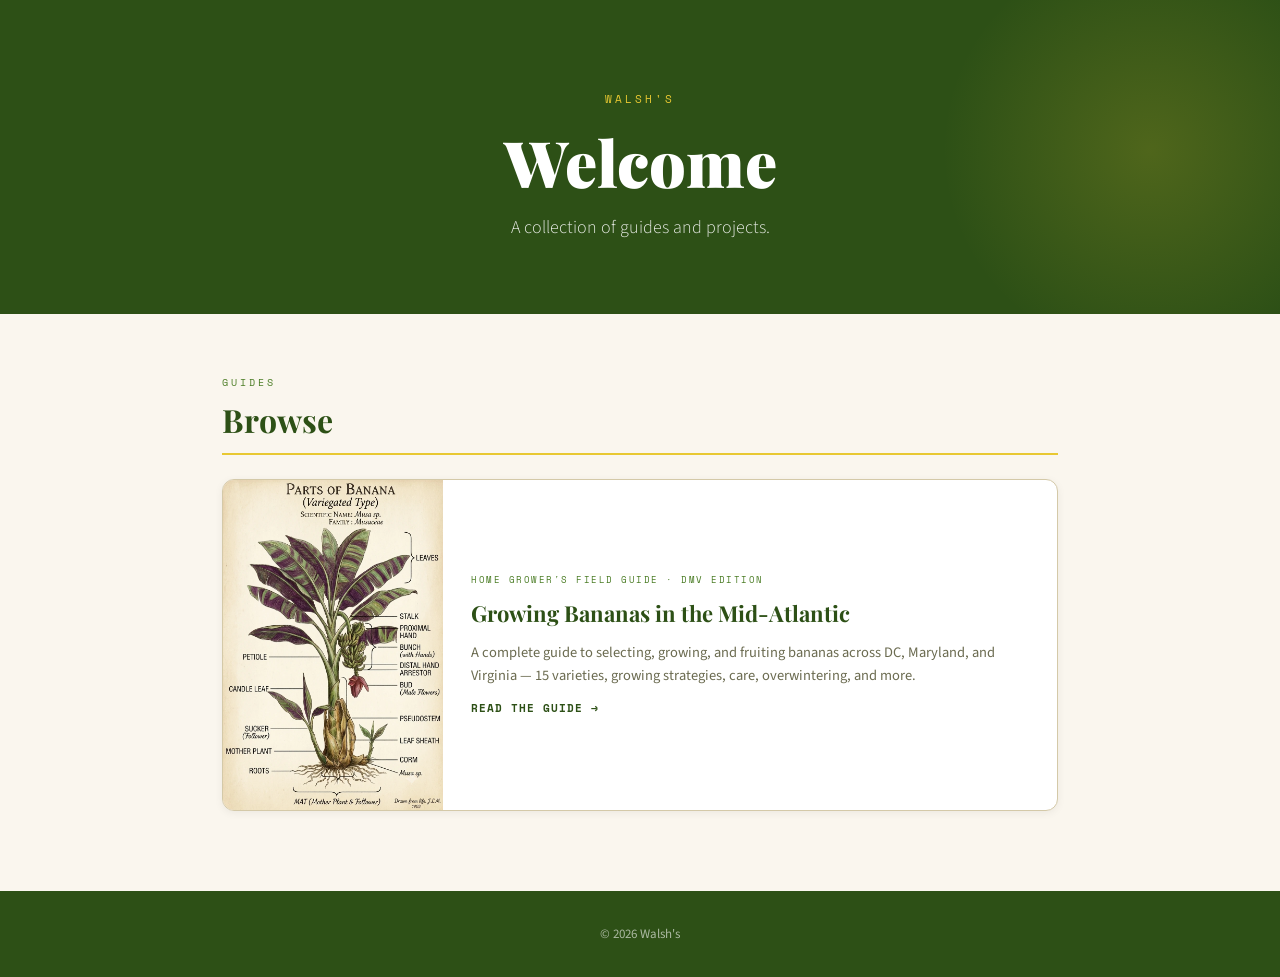
==== commit cd566c12: "Add a homepage and move the banana guide to bananas.html The homepage now lives at index.html with a" ====
--- a/index.html
+++ b/index.html
@@ -3,30 +3,23 @@
 <head>
 <meta charset="UTF-8">
 <meta name="viewport" content="width=device-width, initial-scale=1.0">
-<title>Growing Bananas in the DMV — A Complete Home Grower's Guide</title>
+<title>Walsh's</title>
 <style>
   @import url('https://fonts.googleapis.com/css2?family=Playfair+Display:ital,wght@0,400;0,700;0,900;1,400;1,700&family=Source+Sans+3:wght@300;400;600;700&family=Space+Mono:wght@400;700&display=swap');
 
   :root {
     --leaf:        #2D5016;
     --leaf-mid:    #4A7C24;
-    --leaf-light:  #7DB84A;
     --banana:      #E8C832;
-    --banana-deep: #C9A820;
-    --earth:       #6B4226;
-    --earth-light: #A0673A;
     --parchment:   #FAF6EE;
     --parchment-dark: #F0E9D8;
     --ink:         #1A1A0F;
-    --ink-mid:     #3D3D28;
     --ink-light:   #6B6B50;
     --white:       #FFFFFF;
     --rule:        #D4C9A8;
   }
 
   * { box-sizing: border-box; margin: 0; padding: 0; }
-
-  html { scroll-behavior: smooth; }
 
   body {
     font-family: 'Source Sans 3', sans-serif;
@@ -36,11 +29,11 @@
     line-height: 1.7;
   }
 
-  /* ── HERO ── */
   .hero {
     background: var(--leaf);
     color: var(--white);
-    padding: 80px 40px 60px;
+    padding: 90px 40px 70px;
+    text-align: center;
     position: relative;
     overflow: hidden;
   }
@@ -52,14 +45,6 @@
     background: radial-gradient(circle, rgba(232,200,50,0.18) 0%, transparent 70%);
     pointer-events: none;
   }
-  .hero::after {
-    content: '🍌';
-    position: absolute;
-    bottom: -20px; right: 40px;
-    font-size: 180px;
-    opacity: 0.07;
-    line-height: 1;
-  }
   .hero-eyebrow {
     font-family: 'Space Mono', monospace;
     font-size: 11px;
@@ -70,94 +55,27 @@
   }
   .hero h1 {
     font-family: 'Playfair Display', serif;
-    font-size: clamp(34px, 5vw, 58px);
+    font-size: clamp(38px, 6vw, 64px);
     font-weight: 900;
     line-height: 1.1;
-    max-width: 700px;
-    margin-bottom: 20px;
-  }
-  .hero h1 em {
-    font-style: italic;
-    color: var(--banana);
+    margin-bottom: 16px;
   }
   .hero-sub {
     font-size: 18px;
     font-weight: 300;
-    max-width: 580px;
+    max-width: 520px;
+    margin: 0 auto;
     opacity: 0.88;
-    line-height: 1.6;
-    margin-bottom: 32px;
-  }
-  .hero-meta {
-    display: flex;
-    gap: 32px;
-    flex-wrap: wrap;
-  }
-  .hero-stat {
-    display: flex;
-    flex-direction: column;
-    gap: 2px;
-  }
-  .hero-stat-num {
-    font-family: 'Playfair Display', serif;
-    font-size: 28px;
-    font-weight: 700;
-    color: var(--banana);
-    line-height: 1;
-  }
-  .hero-stat-label {
-    font-family: 'Space Mono', monospace;
-    font-size: 10px;
-    letter-spacing: 2px;
-    text-transform: uppercase;
-    opacity: 0.7;
-  }
-
-  /* ── NAV ── */
-  .toc {
-    background: var(--leaf);
-    border-top: 1px solid rgba(255,255,255,0.1);
-    padding: 0 40px;
-    position: sticky;
-    top: 0;
-    z-index: 100;
-  }
-  .toc-inner {
-    display: flex;
-    gap: 0;
-    overflow-x: auto;
-    scrollbar-width: none;
-  }
-  .toc-inner::-webkit-scrollbar { display: none; }
-  .toc a {
-    font-family: 'Space Mono', monospace;
-    font-size: 10px;
-    letter-spacing: 1.5px;
-    text-transform: uppercase;
-    color: rgba(255,255,255,0.65);
-    text-decoration: none;
-    padding: 14px 16px;
-    white-space: nowrap;
-    border-bottom: 2px solid transparent;
-    transition: color 0.2s, border-color 0.2s;
-  }
-  .toc a:hover {
-    color: var(--banana);
-    border-bottom-color: var(--banana);
-  }
-
-  /* ── LAYOUT ── */
+  }
+
   .container {
     max-width: 900px;
     margin: 0 auto;
     padding: 0 32px;
   }
 
-  section {
-    padding: 60px 0 20px;
-  }
-
-  /* ── SECTION HEADERS ── */
+  main { padding: 60px 0 80px; }
+
   .section-eyebrow {
     font-family: 'Space Mono', monospace;
     font-size: 10px;
@@ -168,1888 +86,127 @@
   }
   h2 {
     font-family: 'Playfair Display', serif;
-    font-size: clamp(26px, 3.5vw, 36px);
+    font-size: clamp(24px, 3.2vw, 32px);
     font-weight: 700;
     color: var(--leaf);
     line-height: 1.2;
-    margin-bottom: 20px;
+    margin-bottom: 24px;
     padding-bottom: 14px;
     border-bottom: 2px solid var(--banana);
   }
-  h3 {
-    font-family: 'Playfair Display', serif;
-    font-size: 20px;
-    font-weight: 700;
-    color: var(--ink);
-    margin: 28px 0 10px;
-  }
-  h4 {
-    font-family: 'Source Sans 3', sans-serif;
-    font-size: 13px;
-    font-weight: 700;
-    letter-spacing: 1.5px;
-    text-transform: uppercase;
-    color: var(--leaf-mid);
-    margin: 22px 0 8px;
-  }
-  p { margin-bottom: 14px; }
-  p:last-child { margin-bottom: 0; }
-
-  /* ── CALLOUT BOXES ── */
-  .callout {
-    background: var(--parchment-dark);
-    border-left: 4px solid var(--banana);
-    border-radius: 0 8px 8px 0;
-    padding: 18px 22px;
-    margin: 24px 0;
-  }
-  .callout.green {
-    border-left-color: var(--leaf-mid);
-    background: #EFF6E6;
-  }
-  .callout.earth {
-    border-left-color: var(--earth);
-    background: #F5EDE5;
-  }
-  .callout-title {
-    font-family: 'Space Mono', monospace;
-    font-size: 10px;
-    letter-spacing: 2px;
-    text-transform: uppercase;
-    color: var(--ink-light);
-    margin-bottom: 8px;
-  }
-  .callout p { font-size: 15px; }
-
-  /* ── DIAGRAM FIGURE ── */
-  .diagram-figure {
-    margin: 28px 0;
-    background: var(--white);
-    border: 1px solid var(--rule);
-    border-radius: 12px;
-    padding: 20px;
-    box-shadow: 0 2px 8px rgba(0,0,0,0.06);
-    text-align: center;
-  }
-  .diagram-figure img {
-    max-width: 100%;
-    height: auto;
-    border-radius: 6px;
-    display: block;
-    margin: 0 auto;
-  }
-  .diagram-figure figcaption {
-    margin-top: 14px;
-    font-family: 'Space Mono', monospace;
-    font-size: 11px;
-    letter-spacing: 1px;
-    color: var(--ink-light);
-    text-align: center;
-  }
-
-  /* ── VARIETY CARDS ── */
-  .variety-grid {
+
+  .guide-card {
     display: flex;
-    flex-direction: column;
     gap: 0;
-    margin-top: 30px;
-  }
-  .variety-card {
     background: var(--white);
     border: 1px solid var(--rule);
     border-radius: 12px;
     overflow: hidden;
-    margin-bottom: 28px;
-    box-shadow: 0 2px 8px rgba(0,0,0,0.05);
-  }
-  .variety-header {
-    background: var(--leaf);
-    color: var(--white);
-    padding: 18px 24px;
-    display: flex;
-    justify-content: space-between;
-    align-items: flex-start;
-    flex-wrap: wrap;
-    gap: 10px;
-  }
-  .variety-number {
-    font-family: 'Playfair Display', serif;
-    font-size: 44px;
-    font-weight: 900;
-    color: rgba(255,255,255,0.12);
-    line-height: 1;
-    position: absolute;
-    right: 24px;
-    top: 10px;
-  }
-  .variety-header-left { position: relative; }
-  .variety-name {
-    font-family: 'Playfair Display', serif;
-    font-size: 22px;
-    font-weight: 700;
-    line-height: 1.2;
-    margin-bottom: 3px;
-  }
-  .variety-latin {
-    font-style: italic;
-    font-size: 13px;
-    opacity: 0.75;
-    font-family: 'Source Sans 3', sans-serif;
-  }
-  .variety-badges {
-    display: flex;
-    gap: 6px;
-    flex-wrap: wrap;
-    align-items: center;
-  }
-  .badge {
-    font-family: 'Space Mono', monospace;
-    font-size: 9px;
-    letter-spacing: 1px;
-    text-transform: uppercase;
-    padding: 4px 9px;
-    border-radius: 20px;
-    font-weight: 700;
-  }
-  .badge-outdoor  { background: rgba(125,184,74,0.25); color: #90CF50; }
-  .badge-indoor   { background: rgba(232,200,50,0.25); color: var(--banana); }
-  .badge-both     { background: rgba(255,255,255,0.15); color: var(--white); }
-  .badge-edible   { background: rgba(201,168,32,0.25); color: #E8C832; }
-  .badge-ornament { background: rgba(160,103,58,0.25); color: #D4916B; }
-  .badge-cold     { background: rgba(100,180,255,0.2); color: #90CCF5; }
-
-  .variety-body {
-    padding: 22px 24px;
-    display: grid;
-    grid-template-columns: 1fr 1fr;
-    gap: 20px 32px;
-  }
-  @media (max-width: 640px) {
-    .variety-body { grid-template-columns: 1fr; }
-  }
-  .variety-body-full {
-    grid-column: 1 / -1;
-  }
-  .variety-specs {
-    background: var(--parchment);
-    border-radius: 8px;
-    padding: 14px 18px;
-  }
-  .spec-row {
-    display: flex;
-    justify-content: space-between;
-    align-items: baseline;
-    padding: 5px 0;
-    border-bottom: 1px solid var(--rule);
-    font-size: 14px;
-    gap: 12px;
-  }
-  .spec-row:last-child { border-bottom: none; }
-  .spec-label {
-    font-family: 'Space Mono', monospace;
-    font-size: 10px;
-    letter-spacing: 1px;
-    text-transform: uppercase;
-    color: var(--ink-light);
-    white-space: nowrap;
-    flex-shrink: 0;
-  }
-  .spec-val {
-    font-weight: 600;
-    text-align: right;
-    color: var(--ink);
-  }
-  .difficulty-bar {
-    display: flex;
-    gap: 3px;
-    justify-content: flex-end;
-  }
-  .diff-dot {
-    width: 10px; height: 10px;
-    border-radius: 50%;
-    background: var(--rule);
-  }
-  .diff-dot.filled { background: var(--leaf-mid); }
-  .variety-desc { font-size: 15px; line-height: 1.7; }
-  .variety-highlight {
-    background: linear-gradient(135deg, #EFF6E6, #F5EDE5);
-    border-radius: 8px;
-    padding: 14px 18px;
-    font-size: 14px;
-  }
-  .variety-highlight strong {
-    display: block;
-    font-family: 'Space Mono', monospace;
-    font-size: 9px;
-    letter-spacing: 1.5px;
-    text-transform: uppercase;
-    color: var(--leaf-mid);
-    margin-bottom: 6px;
-  }
-
-  /* ── VARIETY IMAGES ── */
-  .variety-intro {
-    display: flex;
-    align-items: center;
-  }
-  .variety-img-wrap {
-    border-radius: 8px;
-    overflow: hidden;
-    height: 190px;
+    text-decoration: none;
+    color: inherit;
+    box-shadow: 0 2px 8px rgba(0,0,0,0.06);
+    transition: box-shadow 0.2s, transform 0.2s;
+  }
+  .guide-card:hover {
+    box-shadow: 0 6px 20px rgba(0,0,0,0.1);
+    transform: translateY(-2px);
+  }
+  .guide-card-img {
+    flex: 0 0 220px;
     background: var(--parchment-dark);
     display: flex;
     align-items: center;
     justify-content: center;
-    position: relative;
-  }
-  .variety-img-wrap img {
-    max-width: 100%;
-    max-height: 100%;
-    width: auto;
-    height: auto;
-    object-fit: contain;
-    object-position: center;
+    overflow: hidden;
+  }
+  .guide-card-img img {
+    width: 100%;
+    height: 100%;
+    object-fit: cover;
     display: block;
   }
-  @media (max-width: 640px) {
-    .variety-img-wrap { height: 220px; }
-  }
-  .variety-img-wrap .img-placeholder {
+  .guide-card-body {
+    padding: 24px 28px;
     display: flex;
     flex-direction: column;
-    align-items: center;
     justify-content: center;
-    gap: 8px;
-    color: var(--ink-light);
-    font-family: 'Space Mono', monospace;
-    font-size: 10px;
-    letter-spacing: 1px;
-    text-transform: uppercase;
-    text-align: center;
-    padding: 20px;
-  }
-  .variety-img-wrap .img-placeholder span { font-size: 36px; }
-  .variety-img-credit {
-    position: absolute;
-    bottom: 6px;
-    right: 8px;
-    background: rgba(0,0,0,0.5);
-    color: rgba(255,255,255,0.75);
-    font-size: 9px;
-    font-family: 'Space Mono', monospace;
-    padding: 2px 6px;
-    border-radius: 3px;
-    pointer-events: none;
-  }
-
-  /* ── STRATEGY BLOCKS ── */
-  .strategy-grid {
-    display: grid;
-    grid-template-columns: repeat(3, 1fr);
-    gap: 20px;
-    margin-top: 24px;
-  }
-  @media (max-width: 680px) {
-    .strategy-grid { grid-template-columns: 1fr; }
-  }
-  .strategy-card {
-    border: 1px solid var(--rule);
-    border-radius: 10px;
-    overflow: hidden;
-  }
-  .strategy-card-head {
-    padding: 14px 16px;
-    font-family: 'Playfair Display', serif;
-    font-size: 16px;
-    font-weight: 700;
-    color: var(--white);
-    display: flex;
-    align-items: center;
-    gap: 10px;
-  }
-  .strategy-card-head.s1 { background: var(--leaf); }
-  .strategy-card-head.s2 { background: var(--earth-light); }
-  .strategy-card-head.s3 { background: var(--ink-mid); }
-  .strategy-card-body {
-    padding: 14px 16px;
-    font-size: 14px;
-    line-height: 1.65;
-  }
-
-  /* ── QUICK REF TABLE ── */
-  .ref-table {
-    width: 100%;
-    border-collapse: collapse;
-    font-size: 13px;
-    margin-top: 24px;
-    background: var(--white);
-    border-radius: 10px;
-    overflow: hidden;
-    box-shadow: 0 2px 8px rgba(0,0,0,0.06);
-  }
-  .ref-table th {
-    background: var(--leaf);
-    color: var(--white);
+  }
+  .guide-card-eyebrow {
     font-family: 'Space Mono', monospace;
     font-size: 9px;
     letter-spacing: 1.5px;
     text-transform: uppercase;
-    padding: 12px 14px;
-    text-align: left;
-    white-space: nowrap;
-  }
-  .ref-table td {
-    padding: 10px 14px;
-    border-bottom: 1px solid var(--rule);
-    vertical-align: middle;
-  }
-  .ref-table tr:last-child td { border-bottom: none; }
-  .ref-table tr:nth-child(even) td { background: var(--parchment); }
-  .zone-pill {
-    display: inline-block;
-    background: var(--leaf-light);
-    color: var(--white);
-    border-radius: 10px;
-    padding: 2px 8px;
-    font-family: 'Space Mono', monospace;
-    font-size: 10px;
+    color: var(--leaf-mid);
+    margin-bottom: 8px;
+  }
+  .guide-card-title {
+    font-family: 'Playfair Display', serif;
+    font-size: 22px;
     font-weight: 700;
-  }
-  .zone-pill.warm { background: var(--earth-light); }
-  .zone-pill.hot { background: #c0392b; }
-
-  /* ── LISTS ── */
-  ul.leaf-list {
-    list-style: none;
-    padding: 0;
-    margin: 12px 0;
-  }
-  ul.leaf-list li {
-    padding: 5px 0 5px 22px;
-    position: relative;
-    font-size: 15px;
-    border-bottom: 1px solid var(--rule);
-  }
-  ul.leaf-list li:last-child { border-bottom: none; }
-  ul.leaf-list li::before {
-    content: '🌿';
-    position: absolute;
-    left: 0;
-    font-size: 12px;
-    top: 7px;
-  }
-
-  ol.steps {
-    list-style: none;
-    padding: 0;
-    counter-reset: step-counter;
-    margin: 16px 0;
-  }
-  ol.steps li {
-    counter-increment: step-counter;
-    padding: 10px 0 10px 44px;
-    position: relative;
-    border-bottom: 1px solid var(--rule);
-    font-size: 15px;
-  }
-  ol.steps li:last-child { border-bottom: none; }
-  ol.steps li::before {
-    content: counter(step-counter);
-    position: absolute;
-    left: 0;
-    top: 10px;
-    width: 28px; height: 28px;
-    background: var(--leaf);
-    color: var(--white);
-    border-radius: 50%;
-    display: flex;
-    align-items: center;
-    justify-content: center;
+    color: var(--leaf);
+    margin-bottom: 8px;
+  }
+  .guide-card-desc {
+    font-size: 14.5px;
+    color: var(--ink-light);
+    line-height: 1.6;
+    margin-bottom: 12px;
+  }
+  .guide-card-cta {
     font-family: 'Space Mono', monospace;
     font-size: 11px;
+    letter-spacing: 1px;
+    text-transform: uppercase;
+    color: var(--leaf);
     font-weight: 700;
   }
-
-  /* ── FOOTER ── */
+  .guide-card-cta::after { content: ' →'; }
+
+  @media (max-width: 560px) {
+    .guide-card { flex-direction: column; }
+    .guide-card-img { flex-basis: 160px; }
+    .hero { padding: 60px 24px 50px; }
+    .container { padding: 0 20px; }
+  }
+
   footer {
     background: var(--leaf);
     color: rgba(255,255,255,0.6);
-    padding: 36px 40px;
+    padding: 32px 40px;
     font-size: 13px;
-    margin-top: 60px;
     text-align: center;
-  }
-  footer strong { color: var(--banana); }
-
-  /* ── MISC ── */
-  .two-col {
-    display: grid;
-    grid-template-columns: 1fr 1fr;
-    gap: 24px;
-    margin-top: 20px;
-  }
-  @media (max-width: 640px) {
-    .two-col { grid-template-columns: 1fr; }
-    .hero { padding: 50px 24px 40px; }
-    .toc { padding: 0 16px; }
-    .container { padding: 0 20px; }
-  }
-  .divider {
-    height: 1px;
-    background: var(--rule);
-    margin: 40px 0 0;
-  }
-  .fun-fact-grid {
-    display: grid;
-    grid-template-columns: repeat(2, 1fr);
-    gap: 16px;
-    margin-top: 20px;
-  }
-  @media (max-width: 600px) { .fun-fact-grid { grid-template-columns: 1fr; } }
-  .fun-fact {
-    background: var(--white);
-    border: 1px solid var(--rule);
-    border-radius: 10px;
-    padding: 18px 20px;
-  }
-  .fun-fact-icon {
-    font-size: 28px;
-    margin-bottom: 10px;
-    display: block;
-  }
-  .fun-fact p { font-size: 14px; }
-  .fun-fact strong { color: var(--leaf); }
-
-  .sourcing-card {
-    background: var(--white);
-    border: 1px solid var(--rule);
-    border-radius: 10px;
-    padding: 18px 22px;
-    margin-bottom: 14px;
-  }
-  .sourcing-card h4 { margin-top: 0; }
-  .sourcing-card p { font-size: 14px; margin-bottom: 6px; }
-  .sourcing-card p:last-child { margin-bottom: 0; }
-
-  .pest-row {
-    display: grid;
-    grid-template-columns: 140px 1fr 1fr;
-    gap: 12px;
-    padding: 12px 0;
-    border-bottom: 1px solid var(--rule);
-    font-size: 14px;
-    align-items: start;
-  }
-  .pest-row:last-child { border-bottom: none; }
-  .pest-name { font-weight: 700; color: var(--earth); }
-  .pest-label {
-    font-family: 'Space Mono', monospace;
-    font-size: 9px;
-    letter-spacing: 1px;
-    text-transform: uppercase;
-    color: var(--ink-light);
-    display: block;
-    margin-bottom: 3px;
   }
 </style>
 </head>
 <body>
 
-<!-- HERO -->
 <div class="hero">
-  <div class="hero-eyebrow">Home Grower's Field Guide · DMV Edition</div>
-  <h1>Growing <em>Bananas</em> in the Mid-Atlantic</h1>
-  <p class="hero-sub">A comprehensive guide to selecting, growing, and fruiting bananas across Washington DC, Maryland, and Virginia — from cold-hardy garden specimens to productive indoor dwarf varieties.</p>
-  <div class="hero-meta">
-    <div class="hero-stat">
-      <span class="hero-stat-num">15</span>
-      <span class="hero-stat-label">Varieties Profiled</span>
-    </div>
-    <div class="hero-stat">
-      <span class="hero-stat-num">6b–7b</span>
-      <span class="hero-stat-label">DMV Hardiness Zone</span>
-    </div>
-    <div class="hero-stat">
-      <span class="hero-stat-num">3</span>
-      <span class="hero-stat-label">Growing Strategies</span>
-    </div>
-    <div class="hero-stat">
-      <span class="hero-stat-num">Yes</span>
-      <span class="hero-stat-label">Fruiting Is Possible</span>
-    </div>
+  <div class="hero-eyebrow">Walsh's</div>
+  <h1>Welcome</h1>
+  <p class="hero-sub">A collection of guides and projects.</p>
+</div>
+
+<main>
+  <div class="container">
+    <div class="section-eyebrow">Guides</div>
+    <h2>Browse</h2>
+
+    <a class="guide-card" href="bananas.html">
+      <div class="guide-card-img">
+        <img src="images/parts-of-banana.webp" alt="Labeled diagram of banana plant anatomy">
+      </div>
+      <div class="guide-card-body">
+        <div class="guide-card-eyebrow">Home Grower's Field Guide · DMV Edition</div>
+        <div class="guide-card-title">Growing Bananas in the Mid-Atlantic</div>
+        <p class="guide-card-desc">A complete guide to selecting, growing, and fruiting bananas across DC, Maryland, and Virginia — 15 varieties, growing strategies, care, overwintering, and more.</p>
+        <div class="guide-card-cta">Read the guide</div>
+      </div>
+    </a>
   </div>
-</div>
-
-<!-- NAV -->
-<nav class="toc">
-  <div class="toc-inner">
-    <a href="#primer">Primer</a>
-    <a href="#zones">DMV Zones</a>
-    <a href="#strategies">Strategies</a>
-    <a href="#varieties">15 Varieties</a>
-    <a href="#care">Care Guide</a>
-    <a href="#overwinter">Overwintering</a>
-    <a href="#indoor">Indoor Growing</a>
-    <a href="#pests">Pests & Disease</a>
-    <a href="#harvest">Harvest</a>
-    <a href="#sourcing">Sourcing</a>
-    <a href="#facts">Fun Facts</a>
-    <a href="#quickref">Quick Ref</a>
-    <a href="#starterkit">Starter Kit</a>
-    <a href="#buyguide">Buy Online</a>
-  </div>
-</nav>
-
-<!-- PRIMER -->
-<section id="primer">
-  <div class="container">
-    <div class="section-eyebrow">Understanding Your Plant</div>
-    <h2>The Banana Primer: What You're Actually Growing</h2>
-    <p>Bananas are one of the most misunderstood plants in the home garden. What looks like a tree is not one. What looks like a trunk is not one. And what produces fruit is not the plant you see above ground — it's the underground corm that does all the real work. Before picking a variety, understanding these fundamentals will save you significant frustration.</p>
-
-    <figure class="diagram-figure">
-      <img src="images/parts-of-banana.webp" alt="Labeled diagram of the parts of a banana plant (variegated type), showing leaves, stalk, bunch, pseudostem, corm, roots, and other anatomy" />
-      <figcaption>Anatomy of a banana plant — leaves, pseudostem, corm, and bunch</figcaption>
-    </figure>
-
-    <h3>Not a Tree — A Giant Herb</h3>
-    <p>Bananas are the world's largest herbaceous perennials. The "trunk" is a <strong>pseudostem</strong> — a tightly wound cylinder of overlapping leaf sheaths that grows from a fleshy underground storage organ called the <strong>corm</strong> (sometimes called the rhizome). There is no woody tissue. This is why bananas can grow 10–15 feet in a single season, and why a hard freeze, while killing everything above ground, doesn't necessarily kill the plant — the corm, protected underground, can push up entirely new growth in spring.</p>
-
-    <h3>How Bananas Reproduce & Fruit</h3>
-    <p>Each pseudostem fruits exactly once. After producing a flower stalk (the "inflorescence") and developing a bunch of bananas, that stem dies. The plant survives and continues through <strong>pups</strong> — offshoots that emerge from the corm throughout the growing season. Managing pups is central to banana cultivation: you keep 1–2 successors growing while the main stem fruits, creating a perpetual clonal colony.</p>
-    <p>The flower emerges from the center of the pseudostem after the plant has grown enough leaves (typically 12–18 leaves for most varieties). The hands of bananas develop from the female flowers along the stalk; the male flower bud hangs at the tip. From flower emergence to harvest takes an additional 3–5 months depending on the variety and temperature.</p>
-
-    <h3>The Critical Fruiting Requirement</h3>
-    <div class="callout">
-      <div class="callout-title">⚠️ Key Expectation</div>
-      <p>Most edible banana varieties require a <strong>continuous frost-free period of 9–18 months</strong> from planting to produce fruit. In the DMV (zones 6b–7b), this is the central challenge. Without a protected microclimate, a container strategy, or a cold-hardy variety, fruiting is difficult but not impossible — especially in the warmer parts of the region (Southern Maryland, DC proper, Northern Virginia).</p>
-    </div>
-
-    <h3>The Great Banana Collapse: Panama Disease & the Gros Michel</h3>
-    <p>If you've ever wondered why banana candy tastes nothing like the bananas you buy in a store — this is why. Before the 1960s, the world ate the <strong>Gros Michel</strong> ("Big Mike") — a richer, creamier, more aromatic banana that many food historians say was genuinely superior. It's the variety that banana-flavored candy, ice cream, and Runts were modeled on.</p>
-    <p>The Gros Michel was wiped out commercially by <strong>Panama disease</strong> (Fusarium oxysporum, Race 1), a soil-borne fungal pathogen that spread across monoculture plantations worldwide. The industry pivoted to the <strong>Cavendish</strong>, which was immune to Race 1 — but is now itself threatened by a new strain, <strong>Tropical Race 4 (TR4)</strong>, currently spreading across Asia and Africa. For home growers, planting diverse varieties is both a pleasure and, in a small way, a contribution to genetic conservation.</p>
-  </div>
-</section>
-
-<!-- ZONES -->
-<section id="zones">
-  <div class="container">
-    <div class="section-eyebrow">Your Growing Environment</div>
-    <h2>The DMV Climate & What It Means for Bananas</h2>
-    <p>The Washington DC / Maryland / Virginia region spans USDA hardiness zones <strong>6b through 7b</strong>, though urban heat islands in DC proper, Baltimore City, and dense Northern Virginia suburbs can push microclimates toward zone 8. Understanding your specific sub-zone is the first step to realistic planning.</p>
-
-    <div class="two-col">
-      <div>
-        <h4>Typical DMV Zones</h4>
-        <ul class="leaf-list">
-          <li><strong>DC proper & Alexandria:</strong> 7a–7b (urban heat island advantage)</li>
-          <li><strong>Northern Virginia suburbs:</strong> 6b–7a</li>
-          <li><strong>Outer NoVA (Loudoun, Fauquier):</strong> 6a–6b</li>
-          <li><strong>Baltimore City:</strong> 7a–7b</li>
-          <li><strong>Montgomery & PG Counties:</strong> 7a</li>
-          <li><strong>Southern Maryland:</strong> 7a–7b</li>
-          <li><strong>Western MD (Frederick, Hagerstown):</strong> 6b</li>
-          <li><strong>Eastern Shore:</strong> 7a–7b</li>
-        </ul>
-      </div>
-      <div>
-        <h4>Key Climate Facts for Banana Growing</h4>
-        <ul class="leaf-list">
-          <li>Average last frost: <strong>mid-March to mid-April</strong> (later in western zones)</li>
-          <li>Average first fall frost: <strong>late October to mid-November</strong></li>
-          <li>Frost-free growing window: <strong>185–220 days</strong> in most of the DMV</li>
-          <li>Summers are hot and humid — bananas love this</li>
-          <li>Urban microclimates can add 1–2 full zones of effective hardiness</li>
-          <li>South-facing walls + good drainage = significant advantage</li>
-          <li>The University of Maryland Extension confirms in-ground overwintering works in Baltimore City, the Eastern Shore, and Southern MD</li>
-        </ul>
-      </div>
-    </div>
-
-    <div class="callout green">
-      <div class="callout-title">💡 Microclimate Tip</div>
-      <p>A banana planted against a south- or west-facing brick or stone wall can behave like it's a full zone warmer. Walls absorb heat during the day and radiate it at night. This single siting choice is often the difference between a plant that dies back to the corm and one that partially retains its pseudostem through winter — saving months of regrowth time and making fruiting far more achievable.</p>
-    </div>
-  </div>
-</section>
-
-<!-- STRATEGIES -->
-<section id="strategies">
-  <div class="container">
-    <div class="section-eyebrow">Planning Your Approach</div>
-    <h2>Three Growing Strategies for the DMV</h2>
-    <p>There is no single right way to grow bananas in the Mid-Atlantic. Your strategy should match your space, ambitions, and how much management you want to do. Most DMV growers end up using two or even all three approaches at once.</p>
-
-    <div class="strategy-grid">
-      <div class="strategy-card">
-        <div class="strategy-card-head s1">🌿 Strategy 1</div>
-        <div class="strategy-card-body">
-          <strong>Ground + Mulch (Ornamental/Hardy)</strong>
-          <p style="margin-top:10px; font-size:14px;">Plant cold-hardy varieties (Musa basjoo, Musa velutina, Musella lasiocarpa) directly in the ground. In fall, cut back and mulch heavily (12–18 inches of leaves/straw in a wire cage). These plants die to the corm, re-emerge in April/May, and grow dramatically through summer. Fruiting is secondary — the goal is tropical landscaping drama.</p>
-          <p style="font-size:13px; color: var(--ink-light); margin-top:8px;"><strong>Best for:</strong> Guaranteed perennial return, low ongoing effort after establishment, maximum foliage drama, zones 6b+.</p>
-        </div>
-      </div>
-      <div class="strategy-card">
-        <div class="strategy-card-head s2">🪴 Strategy 2</div>
-        <div class="strategy-card-body">
-          <strong>Container + Overwinter</strong>
-          <p style="margin-top:10px; font-size:14px;">Grow edible dwarf varieties (Dwarf Cavendish, Raja Puri, Blue Java, Dwarf Namwa) in large containers (15–30 gallon). Live outdoors May–October, then move to a garage, basement, or bright indoor space before first frost. Water sparingly in dormancy. The plant retains its corm and resumes growth in spring.</p>
-          <p style="font-size:13px; color: var(--ink-light); margin-top:8px;"><strong>Best for:</strong> Edible fruit production, anyone with outdoor space + interior storage, flexible placement, all DMV zones.</p>
-        </div>
-      </div>
-      <div class="strategy-card">
-        <div class="strategy-card-head s3">🏠 Strategy 3</div>
-        <div class="strategy-card-body">
-          <strong>True Indoor Houseplant</strong>
-          <p style="margin-top:10px; font-size:14px;">Grow Super Dwarf Cavendish, Truly Tiny, or Musa basjoo year-round indoors in a bright, south-facing window or under full-spectrum LED grow lights. These stay manageable (2–6 ft), can flower and occasionally fruit indoors, and serve as dramatic tropical houseplants. High humidity (50%+) is key.</p>
-          <p style="font-size:13px; color: var(--ink-light); margin-top:8px;"><strong>Best for:</strong> No outdoor space, year-round tropical aesthetic, smaller scale, high-light rooms or grow light setups.</p>
-        </div>
-      </div>
-    </div>
-  </div>
-</section>
-
-<!-- VARIETIES -->
-<section id="varieties">
-  <div class="container">
-    <div class="section-eyebrow">The Core of This Guide</div>
-    <h2>15 Recommended Varieties for the DMV</h2>
-    <p>These varieties are ranked roughly from most cold-hardy / easiest for beginners to more tropical / requiring more management. Each profile covers origin, flavor, growing specs, DMV suitability, and what makes it special.</p>
-
-    <div class="variety-grid">
-
-      <!-- 1 -->
-      <div class="variety-card">
-        <div class="variety-header">
-          <div class="variety-header-left">
-            <div class="variety-name">Musa basjoo — Japanese Fiber Banana</div>
-            <div class="variety-latin">Musa basjoo · AAB Group</div>
-          </div>
-          <div class="variety-badges">
-            <span class="badge badge-outdoor">Outdoor</span>
-            <span class="badge badge-cold">Hardiest</span>
-            <span class="badge badge-ornament">Ornamental</span>
-          </div>
-        </div>
-        <div class="variety-body">
-          <div class="variety-intro">
-            <p class="variety-desc">The undisputed champion of cold-hardy bananas and the first plant most DMV gardeners should consider. Musa basjoo is not grown for its fruit (which is seedy and inedible) but for its extraordinary resilience and explosive ornamental presence. Originally from the Ryukyu Islands of southern Japan, it was used historically for its strong leaf fibers in textile production — hence the "fiber" name. It was introduced to Western horticulture through Kew Gardens in the 19th century.</p>
-          </div>
-          <div class="variety-img-wrap">
-            <img src="https://upload.wikimedia.org/wikipedia/commons/thumb/e/ee/Musa_basjoo_in_Jardin_des_Plantes_de_Toulouse.jpg/700px-Musa_basjoo_in_Jardin_des_Plantes_de_Toulouse.jpg" alt="Musa basjoo — Japanese Fiber Banana" onerror="this.parentNode.innerHTML='<div class=\'img-placeholder\'><span>🌿</span><p>Musa basjoo<br>Japanese Fiber Banana</p></div>'">
-            <div class="variety-img-credit">© Wikimedia Commons CC-BY-SA</div>
-          </div>
-          <div class="variety-specs">
-            <div class="spec-row"><span class="spec-label">Cold Hardiness</span><span class="spec-val">Zone 5 (to -10°F with mulch)</span></div>
-            <div class="spec-row"><span class="spec-label">Height</span><span class="spec-val">10–15 ft per season</span></div>
-            <div class="spec-row"><span class="spec-label">Fruit</span><span class="spec-val">Inedible (seedy)</span></div>
-            <div class="spec-row"><span class="spec-label">Strategy</span><span class="spec-val">Ground + mulch</span></div>
-            <div class="spec-row"><span class="spec-label">Ease</span>
-              <span class="spec-val"><div class="difficulty-bar"><div class="diff-dot filled"></div><div class="diff-dot"></div><div class="diff-dot"></div><div class="diff-dot"></div><div class="diff-dot"></div></div></span>
-            </div>
-            <div class="spec-row"><span class="spec-label">Origin</span><span class="spec-val">Ryukyu Islands, Japan</span></div>
-          </div>
-          <div class="variety-highlight">
-            <strong>Why It's Perfect for DMV</strong>
-            A mature basjoo corm, mulched with 12–18 inches of dry leaves in a wire cage, will re-emerge every spring regardless of DMV winters. Gardeners in Fairfax County have grown it successfully for decades. In its first season it reaches 6–8 ft; by year 3–5 it can hit 14 ft. Clumps spread year over year for an increasingly dramatic tropical screen. Plant in full sun against a south-facing wall for maximum speed.
-          </div>
-          <div class="variety-body-full">
-            <p class="variety-desc"><strong>Interesting fact:</strong> Musa basjoo's fiber has been woven into fabric called "bashōfu" in Okinawa for over 500 years — it was used for royal garments. The plant is considered a designated traditional craft of Japan.</p>
-          </div>
-        </div>
-      </div>
-
-      <!-- 2 -->
-      <div class="variety-card">
-        <div class="variety-header">
-          <div class="variety-header-left">
-            <div class="variety-name">Musa velutina — Pink Velvet Banana</div>
-            <div class="variety-latin">Musa velutina · Species</div>
-          </div>
-          <div class="variety-badges">
-            <span class="badge badge-outdoor">Outdoor</span>
-            <span class="badge badge-cold">Zone 7b</span>
-            <span class="badge badge-ornament">Ornamental</span>
-          </div>
-        </div>
-        <div class="variety-body">
-          <div class="variety-intro">
-            <p class="variety-desc">A compact, flamboyant ornamental banana native to Assam and the eastern Himalayas. The star of this plant is its unique fruit: small, fuzzy, vivid <strong>pink bananas that split open on their own when ripe</strong>, like tiny party favors, revealing dark seeds. The fruit is technically edible but so full of hard black seeds as to be impractical. Grown for the tropical spectacle it creates in a garden — unusual enough that guests always stop and ask about it.</p>
-          </div>
-          <div class="variety-img-wrap">
-            <img src="https://upload.wikimedia.org/wikipedia/commons/thumb/e/ea/Musa_velutina_2.jpg/700px-Musa_velutina_2.jpg" alt="Musa velutina — Pink Velvet Banana" onerror="this.parentNode.innerHTML='<div class=\'img-placeholder\'><span>🌸</span><p>Musa velutina<br>Pink Velvet Banana</p></div>'">
-            <div class="variety-img-credit">© Wikimedia Commons CC-BY-SA</div>
-          </div>
-          <div class="variety-specs">
-            <div class="spec-row"><span class="spec-label">Cold Hardiness</span><span class="spec-val">Zone 7b (to ~21°F)</span></div>
-            <div class="spec-row"><span class="spec-label">Height</span><span class="spec-val">5–8 ft</span></div>
-            <div class="spec-row"><span class="spec-label">Fruit</span><span class="spec-val">Ornamental / self-splitting</span></div>
-            <div class="spec-row"><span class="spec-label">Strategy</span><span class="spec-val">Ground or container</span></div>
-            <div class="spec-row"><span class="spec-label">Ease</span>
-              <span class="spec-val"><div class="difficulty-bar"><div class="diff-dot filled"></div><div class="diff-dot filled"></div><div class="diff-dot"></div><div class="diff-dot"></div><div class="diff-dot"></div></div></span>
-            </div>
-            <div class="spec-row"><span class="spec-label">Origin</span><span class="spec-val">Assam / East Himalayas, India</span></div>
-          </div>
-          <div class="variety-highlight">
-            <strong>Why It's Perfect for DMV</strong>
-            Plant Delights Nursery (NC) — which trials thousands of plants in zone 7b — reports Musa velutina is "fully winter-hardy in zone 7b as long as grown in full sun." After establishment, a mulch cage is sufficient. It blooms in late summer (9–12 months from planting) and sets its photogenic pink clusters reliably. Compact size makes it a great front-of-border tropical accent, unlike basjoo which requires more space.
-          </div>
-          <div class="variety-body-full">
-            <p class="variety-desc"><strong>Interesting fact:</strong> The self-peeling fruit is an evolutionary adaptation — in the wild, the fruit splits to expose seeds for bird dispersal. This is unusual among bananas, where fruit typically must be peeled by mammals.</p>
-          </div>
-        </div>
-      </div>
-
-      <!-- 3 -->
-      <div class="variety-card">
-        <div class="variety-header">
-          <div class="variety-header-left">
-            <div class="variety-name">Musella lasiocarpa — Golden Lotus Banana</div>
-            <div class="variety-latin">Musella lasiocarpa · Musella genus (not true Musa)</div>
-          </div>
-          <div class="variety-badges">
-            <span class="badge badge-outdoor">Outdoor</span>
-            <span class="badge badge-cold">Zone 7</span>
-            <span class="badge badge-ornament">Ornamental</span>
-          </div>
-        </div>
-        <div class="variety-body">
-          <div class="variety-intro">
-            <p class="variety-desc">Not a true banana (a distinct but related genus), the Golden Lotus Banana is from the high mountain forests of Yunnan, China — growing at elevations up to 8,000 feet. This gives it extraordinary cold tolerance for a banana relative. It's grown almost entirely for its spectacular bloom: a massive, <strong>golden-yellow artichoke-shaped flower</strong> that persists on the plant for up to eight months. This is one of the most unusual and conversation-worthy plants you can grow in a DMV garden.</p>
-          </div>
-          <div class="variety-img-wrap">
-            <img src="https://upload.wikimedia.org/wikipedia/commons/thumb/4/4d/Musella_lasiocarpa2.jpg/700px-Musella_lasiocarpa2.jpg" alt="Musella lasiocarpa — Golden Lotus Banana" onerror="this.parentNode.innerHTML='<div class=\'img-placeholder\'><span>🌼</span><p>Musella lasiocarpa<br>Golden Lotus Banana</p></div>'">
-            <div class="variety-img-credit">© Wikimedia Commons CC-BY-SA</div>
-          </div>
-          <div class="variety-specs">
-            <div class="spec-row"><span class="spec-label">Cold Hardiness</span><span class="spec-val">Zone 7–10</span></div>
-            <div class="spec-row"><span class="spec-label">Height</span><span class="spec-val">3–6 ft</span></div>
-            <div class="spec-row"><span class="spec-label">Fruit</span><span class="spec-val">Tiny, inedible (seeds)</span></div>
-            <div class="spec-row"><span class="spec-label">Strategy</span><span class="spec-val">Ground or container</span></div>
-            <div class="spec-row"><span class="spec-label">Ease</span>
-              <span class="spec-val"><div class="difficulty-bar"><div class="diff-dot filled"></div><div class="diff-dot filled"></div><div class="diff-dot"></div><div class="diff-dot"></div><div class="diff-dot"></div></div></span>
-            </div>
-            <div class="spec-row"><span class="spec-label">Origin</span><span class="spec-val">Yunnan Province, China</span></div>
-          </div>
-          <div class="variety-highlight">
-            <strong>Why It's Perfect for DMV</strong>
-            Its mountain origins mean it handles cold that would devastate tropical bananas. It multiplies quickly via pups, so one plant becomes a dense ornamental clump quickly. The compact 3–6 ft height means it works even in smaller gardens or large patio containers. The persistent golden flower is unlike anything else you'll grow — and blooms typically in its second year, then annually afterward.
-          </div>
-          <div class="variety-body-full">
-            <p class="variety-desc"><strong>Interesting fact:</strong> Musella lasiocarpa is the only species in its genus — it has no close relatives and represents an ancient evolutionary branch of the banana family. In Chinese traditional medicine, the flower was used to treat stomach disorders.</p>
-          </div>
-        </div>
-      </div>
-
-      <!-- 4 -->
-      <div class="variety-card">
-        <div class="variety-header">
-          <div class="variety-header-left">
-            <div class="variety-name">Dwarf Orinoco — Bluggoe Banana</div>
-            <div class="variety-latin">Musa × paradisiaca 'Orinoco' · ABB Group</div>
-          </div>
-          <div class="variety-badges">
-            <span class="badge badge-both">Both</span>
-            <span class="badge badge-edible">Edible</span>
-            <span class="badge badge-cold">Zone 7</span>
-          </div>
-        </div>
-        <div class="variety-body">
-          <div class="variety-intro">
-            <p class="variety-desc">If you want a realistic shot at eating bananas you grew yourself in the DMV, Dwarf Orinoco is your primary candidate. Originating from the Orinoco River Valley of Venezuela, this cultivar has been selected for exceptional cold and wind tolerance. <strong>The Philadelphia Orchard Project</strong> is actively trialing it in a high tunnel as one of their two primary cold-hardy banana experiments. The fruit is thick-skinned with a mild, starchy-sweet flavor — excellent for cooking green, and fully sweet when ripened yellow. It bounces back from frost damage faster than almost any other variety.</p>
-          </div>
-          <div class="variety-img-wrap">
-            <img src="https://upload.wikimedia.org/wikipedia/commons/thumb/f/f3/Musa_paradisiaca_fruit_-_botanic_garden.jpg/700px-Musa_paradisiaca_fruit_-_botanic_garden.jpg" alt="Dwarf Orinoco Banana" onerror="this.parentNode.innerHTML='<div class=\'img-placeholder\'><span>🍌</span><p>Dwarf Orinoco<br>Bluggoe Banana</p></div>'">
-            <div class="variety-img-credit">© Wikimedia Commons CC-BY-SA</div>
-          </div>
-          <div class="variety-specs">
-            <div class="spec-row"><span class="spec-label">Cold Hardiness</span><span class="spec-val">Zone 7 (to ~22°F)</span></div>
-            <div class="spec-row"><span class="spec-label">Height</span><span class="spec-val">6–8 ft</span></div>
-            <div class="spec-row"><span class="spec-label">Flavor</span><span class="spec-val">Mild, starchy-sweet</span></div>
-            <div class="spec-row"><span class="spec-label">Strategy</span><span class="spec-val">Ground + mulch or container</span></div>
-            <div class="spec-row"><span class="spec-label">Ease</span>
-              <span class="spec-val"><div class="difficulty-bar"><div class="diff-dot filled"></div><div class="diff-dot filled"></div><div class="diff-dot"></div><div class="diff-dot"></div><div class="diff-dot"></div></div></span>
-            </div>
-            <div class="spec-row"><span class="spec-label">Origin</span><span class="spec-val">Orinoco River Valley, Venezuela</span></div>
-          </div>
-          <div class="variety-highlight">
-            <strong>Why It's Perfect for DMV</strong>
-            The first recommendation for zone 7 growers who want edible fruit. A pup started in late May or early June can grow large enough to overwinter successfully and flower the following summer. In a protected zone 7 spot (against a south-facing wall, in a warm pocket), fruiting is achievable. Can also be grown in a container and moved indoors for guaranteed winter survival.
-          </div>
-          <div class="variety-body-full">
-            <p class="variety-desc"><strong>Interesting fact:</strong> The Orinoco is one of the oldest banana cultivars in continuous cultivation in the Americas. Spanish missionaries brought it to the Caribbean in the early 1500s, where it became a food staple long before Cavendish arrived. It also goes by the names "Horse Banana" and "Burro Banana" in different regions.</p>
-          </div>
-        </div>
-      </div>
-
-      <!-- 5 -->
-      <div class="variety-card">
-        <div class="variety-header">
-          <div class="variety-header-left">
-            <div class="variety-name">Raja Puri — Rajapuri</div>
-            <div class="variety-latin">Musa acuminata 'Rajapuri' · AAB Group</div>
-          </div>
-          <div class="variety-badges">
-            <span class="badge badge-both">Both</span>
-            <span class="badge badge-edible">Edible</span>
-            <span class="badge badge-cold">Zone 7</span>
-          </div>
-        </div>
-        <div class="variety-body">
-          <div class="variety-intro">
-            <p class="variety-desc">A beloved dwarf Indian cultivar that has become one of the most recommended edible bananas for zone 7 growing. Originally from Gujarat, India, Raja Puri is prized by home growers worldwide for its combination of compact size (8–10 ft), genuine cold and wind resistance, and outstanding fruit flavor — described as sweet, creamy, and subtly tart. It is also one of the faster-fruiting varieties, potentially flowering in as little as 9 months and producing a harvestable bunch within 18 months of planting under good conditions.</p>
-          </div>
-          <div class="variety-img-wrap">
-            <img src="https://upload.wikimedia.org/wikipedia/commons/thumb/5/5a/Banana_2010.jpg/700px-Banana_2010.jpg" alt="Raja Puri Banana" onerror="this.parentNode.innerHTML='<div class=\'img-placeholder\'><span>🍌</span><p>Raja Puri<br>Rajapuri Banana — image coming soon<br><small>Replace with photo from justfruitsandexotics.com</small></p></div>'">
-            <div class="variety-img-credit">© Wikimedia Commons · Replace with Raja Puri-specific photo</div>
-          </div>
-          <div class="variety-specs">
-            <div class="spec-row"><span class="spec-label">Cold Hardiness</span><span class="spec-val">Zone 7–11</span></div>
-            <div class="spec-row"><span class="spec-label">Height</span><span class="spec-val">8–10 ft</span></div>
-            <div class="spec-row"><span class="spec-label">Flavor</span><span class="spec-val">Sweet, creamy, mildly tart</span></div>
-            <div class="spec-row"><span class="spec-label">Strategy</span><span class="spec-val">Container preferred</span></div>
-            <div class="spec-row"><span class="spec-label">Ease</span>
-              <span class="spec-val"><div class="difficulty-bar"><div class="diff-dot filled"></div><div class="diff-dot filled"></div><div class="diff-dot"></div><div class="diff-dot"></div><div class="diff-dot"></div></div></span>
-            </div>
-            <div class="spec-row"><span class="spec-label">Origin</span><span class="spec-val">Gujarat, India</span></div>
-          </div>
-          <div class="variety-highlight">
-            <strong>Why It's Perfect for DMV</strong>
-            The Philadelphia Orchard Project planted Raja Puri in their main orchard as one of two primary trials. In the warmer end of zone 7 (DC, Southern MD, Eastern Shore), with a container strategy, Raja Puri is among the most realistic candidates for edible production. Fruit averages 5–6 inches — full-sized, genuine dessert bananas. Its manageable height also makes it easier to protect with a frost cloth or bring indoors as needed.
-          </div>
-          <div class="variety-body-full">
-            <p class="variety-desc"><strong>Interesting fact:</strong> Raja Puri translates roughly to "king's town" in Sanskrit — it was historically considered a premium cultivar reserved for markets in major Indian cities. It remains one of India's most commercially important banana varieties today, largely unknown to Western consumers.</p>
-          </div>
-        </div>
-      </div>
-
-      <!-- 6 -->
-      <div class="variety-card">
-        <div class="variety-header">
-          <div class="variety-header-left">
-            <div class="variety-name">Blue Java — Ice Cream Banana</div>
-            <div class="variety-latin">Musa acuminata × balbisiana 'Blue Java' · ABB Group</div>
-          </div>
-          <div class="variety-badges">
-            <span class="badge badge-both">Both</span>
-            <span class="badge badge-edible">Edible</span>
-            <span class="badge badge-cold">Zone 8+</span>
-          </div>
-        </div>
-        <div class="variety-body">
-          <div class="variety-intro">
-            <p class="variety-desc">This is the variety you've heard about — the "blue banana that tastes like vanilla." The Blue Java is a Southeast Asian hybrid (ABB genome group) that earned its nickname from the distinctly <strong>silver-blue skin of unripe fruits</strong>, which ripens to a pale, matte yellow. The flavor truly is different: custardy, mellow-sweet, and unmistakably vanilla-adjacent. Freeze ripe slices and blend them and you'll understand why it's branded the "Ice Cream Banana." It's also one of the most wind-resistant bananas, historically planted in windbreaks across Hawaii and the Pacific.</p>
-          </div>
-          <div class="variety-img-wrap">
-            <img src="https://upload.wikimedia.org/wikipedia/commons/thumb/1/1d/Blue_Java_Banana.jpg/700px-Blue_Java_Banana.jpg" alt="Blue Java — Ice Cream Banana" onerror="this.parentNode.innerHTML='<div class=\'img-placeholder\'><span>🍦</span><p>Blue Java<br>Ice Cream Banana</p></div>'">
-            <div class="variety-img-credit">© Wikimedia Commons CC-BY-SA</div>
-          </div>
-          <div class="variety-specs">
-            <div class="spec-row"><span class="spec-label">Cold Hardiness</span><span class="spec-val">Zone 8 (to ~20°F)</span></div>
-            <div class="spec-row"><span class="spec-label">Height</span><span class="spec-val">10–15 ft outdoors; 6–10 ft container</span></div>
-            <div class="spec-row"><span class="spec-label">Flavor</span><span class="spec-val">Custardy, vanilla-like, creamy</span></div>
-            <div class="spec-row"><span class="spec-label">Strategy</span><span class="spec-val">Container (best for DMV)</span></div>
-            <div class="spec-row"><span class="spec-label">Ease</span>
-              <span class="spec-val"><div class="difficulty-bar"><div class="diff-dot filled"></div><div class="diff-dot filled"></div><div class="diff-dot filled"></div><div class="diff-dot"></div><div class="diff-dot"></div></div></span>
-            </div>
-            <div class="spec-row"><span class="spec-label">Origin</span><span class="spec-val">Southeast Asia / Pacific</span></div>
-          </div>
-          <div class="variety-highlight">
-            <strong>Why It's Perfect for DMV</strong>
-            Blue Java is the most-requested variety among DMV banana enthusiasts for good reason — the flavor is genuinely extraordinary. In a container (25–30 gallon), overwintered in a bright garage or basement, this is an achievable fruiting plant for a patient DMV grower. It's triploid (seedless), self-pollinating, and first fruit typically takes 2–3 years. It also thrives indoors near a south-facing window with supplemental grow lights.
-          </div>
-          <div class="variety-body-full">
-            <p class="variety-desc"><strong>Interesting fact:</strong> The "blue" color is not pigment in the traditional sense — it comes from a natural wax bloom on the fruit's surface that scatters blue light, similar to the phenomenon that makes blueberries blue and some butterfly wings iridescent. As the fruit ripens and the wax breaks down, the blue disappears. Also note: some nurseries mislabel Namwa as Blue Java — if your "Blue Java" fruit is smaller and more numerous, you likely have Namwa (which is also delicious, but different).</p>
-          </div>
-        </div>
-      </div>
-
-      <!-- 7 -->
-      <div class="variety-card">
-        <div class="variety-header">
-          <div class="variety-header-left">
-            <div class="variety-name">Dwarf Cavendish</div>
-            <div class="variety-latin">Musa acuminata 'Dwarf Cavendish' · AAA Group</div>
-          </div>
-          <div class="variety-badges">
-            <span class="badge badge-both">Both</span>
-            <span class="badge badge-edible">Edible</span>
-          </div>
-        </div>
-        <div class="variety-body">
-          <div class="variety-intro">
-            <p class="variety-desc">The banana you already know — this is the fruit sold in virtually every American grocery store. The "Dwarf" in the name refers to the pseudostem height (6–9 ft), not the fruit, which is full-sized. Its origin story involves the Duke of Devonshire's gardener Sir Joseph Paxton, who cultivated specimens sent from China at Chatsworth House in the 1830s. It replaced the Gros Michel after Panama Disease (Race 1) devastated commercial crops in the 1950s–60s. Young plants have distinctive maroon-purple blotches on their leaves.</p>
-          </div>
-          <div class="variety-img-wrap">
-            <img src="https://upload.wikimedia.org/wikipedia/commons/thumb/9/9b/Cavendish_Banana_DS.jpg/700px-Cavendish_Banana_DS.jpg" alt="Dwarf Cavendish Banana" onerror="this.parentNode.innerHTML='<div class=\'img-placeholder\'><span>🍌</span><p>Dwarf Cavendish<br>The familiar grocery banana</p></div>'">
-            <div class="variety-img-credit">© Wikimedia Commons CC-BY-SA</div>
-          </div>
-          <div class="variety-specs">
-            <div class="spec-row"><span class="spec-label">Cold Hardiness</span><span class="spec-val">Zone 8–10 (tender)</span></div>
-            <div class="spec-row"><span class="spec-label">Height</span><span class="spec-val">6–9 ft</span></div>
-            <div class="spec-row"><span class="spec-label">Flavor</span><span class="spec-val">Classic banana flavor</span></div>
-            <div class="spec-row"><span class="spec-label">Strategy</span><span class="spec-val">Container + overwinter</span></div>
-            <div class="spec-row"><span class="spec-label">Ease</span>
-              <span class="spec-val"><div class="difficulty-bar"><div class="diff-dot filled"></div><div class="diff-dot filled"></div><div class="diff-dot filled"></div><div class="diff-dot"></div><div class="diff-dot"></div></div></span>
-            </div>
-            <div class="spec-row"><span class="spec-label">Origin</span><span class="spec-val">China / Canary Islands</span></div>
-          </div>
-          <div class="variety-highlight">
-            <strong>Why Consider It for DMV</strong>
-            The familiarity factor is real — you know exactly what you're getting. In a 25-gallon container, overwintered in a bright space, Dwarf Cavendish is one of the more forgiving container banana subjects. Fruits in 15–24 months under good conditions. The main caveat: it is susceptible to Tropical Race 4 (TR4) fungal disease, though this is not yet established in DMV soils. Keep it in containers to reduce soil disease risk.
-          </div>
-          <div class="variety-body-full">
-            <p class="variety-desc"><strong>Interesting fact:</strong> Dwarf Cavendish was originally considered inferior to the Gros Michel and was grown mainly in botanical gardens and private estates. The banana industry adopted it out of necessity, not preference. Most banana connoisseurs agree the Gros Michel was genuinely better-tasting.</p>
-          </div>
-        </div>
-      </div>
-
-      <!-- 8 -->
-      <div class="variety-card">
-        <div class="variety-header">
-          <div class="variety-header-left">
-            <div class="variety-name">Dwarf Namwa — Pisang Awak</div>
-            <div class="variety-latin">Musa × 'Namwa' · ABB Group (Pisang Awak subgroup)</div>
-          </div>
-          <div class="variety-badges">
-            <span class="badge badge-both">Both</span>
-            <span class="badge badge-edible">Edible</span>
-            <span class="badge badge-cold">Zone 7b</span>
-          </div>
-        </div>
-        <div class="variety-body">
-          <div class="variety-intro">
-            <p class="variety-desc">An underrated gem. Dwarf Namwa (also called Pisang Awak, Thai Banana, or Dwarf Namwah) is a Southeast Asian cultivar beloved across Thailand, Indonesia, and Malaysia. It produces <strong>enormous clusters</strong> of Lady Finger-style bananas with a sweet, creamy flavor with hints of vanilla and a slight tang — noticeably different from Cavendish. The robust pseudostem and excellent wind resistance make it suited to DMV conditions. Wellspring Gardens rates it at zone 7b, making it one of the more cold-tolerant edible options available.</p>
-          </div>
-          <div class="variety-img-wrap">
-            <img src="images/dwarf-namwa.webp" alt="Dwarf Namwa Banana illustrated botanical plate showing the full plant, individual fruit, young bunch formation, pseudostem cross-section, and staminate flower">
-          </div>
-          <div class="variety-specs">
-            <div class="spec-row"><span class="spec-label">Cold Hardiness</span><span class="spec-val">Zone 7b–11</span></div>
-            <div class="spec-row"><span class="spec-label">Height</span><span class="spec-val">6–10 ft</span></div>
-            <div class="spec-row"><span class="spec-label">Flavor</span><span class="spec-val">Sweet-creamy, vanilla-tang, hints of pineapple/mango</span></div>
-            <div class="spec-row"><span class="spec-label">Strategy</span><span class="spec-val">Container or in-ground (warm zones)</span></div>
-            <div class="spec-row"><span class="spec-label">Ease</span>
-              <span class="spec-val"><div class="difficulty-bar"><div class="diff-dot filled"></div><div class="diff-dot filled"></div><div class="diff-dot"></div><div class="diff-dot"></div><div class="diff-dot"></div></div></span>
-            </div>
-            <div class="spec-row"><span class="spec-label">Origin</span><span class="spec-val">Southeast Asia (Thailand/Indonesia)</span></div>
-          </div>
-          <div class="variety-highlight">
-            <strong>Why It's Perfect for DMV</strong>
-            One of the best-kept secrets for productive DMV banana growing. Larger bunches than Blue Java or Dwarf Cavendish. The flavor complexity — that hint of vanilla and tropical fruit — makes it a standout for fresh eating. Excellent for green banana cooking too (it's used as a cooking banana across Southeast Asia). Container overwintering makes it entirely achievable in all DMV zones.
-          </div>
-          <div class="variety-body-full">
-            <p class="variety-desc"><strong>Interesting fact:</strong> Pisang Awak is one of the most widely grown backyard bananas in the world — just not in North America, where it's virtually unknown in supermarkets. In Thailand, it is traditionally fermented and dried into banana chips that are a national snack staple. "Pisang" is the Malay word for banana.</p>
-          </div>
-        </div>
-      </div>
-
-      <!-- 9 -->
-      <div class="variety-card">
-        <div class="variety-header">
-          <div class="variety-header-left">
-            <div class="variety-name">Super Dwarf Cavendish</div>
-            <div class="variety-latin">Musa acuminata 'Super Dwarf Cavendish' · AAA Group</div>
-          </div>
-          <div class="variety-badges">
-            <span class="badge badge-indoor">Indoor</span>
-            <span class="badge badge-edible">Edible</span>
-          </div>
-        </div>
-        <div class="variety-body">
-          <div class="variety-intro">
-            <p class="variety-desc">The best option for true year-round indoor cultivation. At a maximum height of <strong>3–5 feet</strong>, Super Dwarf Cavendish is compact enough for a bright living room, sunroom, or south-facing window bay. It produces genuine, full-flavored Cavendish bananas on a plant that can live its entire life in an 18–25 gallon container. This is the variety Fafard and other horticultural authorities recommend as the top edible banana for indoor growing. It can fruit within a year of planting under good conditions.</p>
-          </div>
-          <div class="variety-img-wrap">
-            <img src="images/super-dwarf-cavendish.webp" alt="Super Dwarf Cavendish illustrated botanical plate showing the potted plant, individual fruit, young bunch formation, pseudostem cross-section, and male bud">
-          </div>
-          <div class="variety-specs">
-            <div class="spec-row"><span class="spec-label">Cold Hardiness</span><span class="spec-val">Indoor / frost-free only</span></div>
-            <div class="spec-row"><span class="spec-label">Height</span><span class="spec-val">3–5 ft</span></div>
-            <div class="spec-row"><span class="spec-label">Flavor</span><span class="spec-val">Classic Cavendish banana</span></div>
-            <div class="spec-row"><span class="spec-label">Strategy</span><span class="spec-val">Indoor houseplant</span></div>
-            <div class="spec-row"><span class="spec-label">Ease</span>
-              <span class="spec-val"><div class="difficulty-bar"><div class="diff-dot filled"></div><div class="diff-dot filled"></div><div class="diff-dot filled"></div><div class="diff-dot"></div><div class="diff-dot"></div></div></span>
-            </div>
-            <div class="spec-row"><span class="spec-label">Origin</span><span class="spec-val">Selection of Cavendish group</span></div>
-          </div>
-          <div class="variety-highlight">
-            <strong>Why It's Perfect for DMV</strong>
-            No outdoor space required. A south-facing window (or east/west with supplemental LED grow lights) is all it needs. The compact size means it won't outgrow your living room. An excellent choice for apartment dwellers or anyone who wants a productive tropical houseplant. Humidifier nearby or regular misting significantly improves health and fruiting prospects.
-          </div>
-          <div class="variety-body-full">
-            <p class="variety-desc"><strong>Interesting fact:</strong> NASA's Clean Air Study found banana plants are among the most effective houseplants for removing formaldehyde and other VOCs from indoor air — a pleasant side benefit for the indoor grower. The large leaf surface area is key to this air-filtering effect.</p>
-          </div>
-        </div>
-      </div>
-
-      <!-- 10 -->
-      <div class="variety-card">
-        <div class="variety-header">
-          <div class="variety-header-left">
-            <div class="variety-name">Truly Tiny Banana</div>
-            <div class="variety-latin">Musa acuminata 'Truly Tiny' · AAA Group</div>
-          </div>
-          <div class="variety-badges">
-            <span class="badge badge-indoor">Indoor</span>
-            <span class="badge badge-edible">Edible</span>
-          </div>
-        </div>
-        <div class="variety-body">
-          <div class="variety-intro">
-            <p class="variety-desc">The world's smallest edible banana variety, reaching a maximum of <strong>2–3 feet tall</strong>. This is a novelty in the best sense — a fully functional, fruit-producing banana plant you can keep on a countertop or bright windowsill. The fruit is small but genuinely edible with a sweet Cavendish-like flavor. It won't produce large grocery-store bunches, but as a conversation piece and a proof of concept ("I grew that"), it is unbeatable. Marketed under the trade name "Truly Tiny Musa" by several specialty nurseries.</p>
-          </div>
-          <div class="variety-img-wrap">
-            <img src="images/truly-tiny.webp" alt="'Truly Tiny' Dwarf Banana illustrated botanical plate showing the full plant, fruit size comparison to a Cavendish banana, young bunch formation, pseudostem cross-section, and male bud">
-          </div>
-          <div class="variety-specs">
-            <div class="spec-row"><span class="spec-label">Cold Hardiness</span><span class="spec-val">Indoor only</span></div>
-            <div class="spec-row"><span class="spec-label">Height</span><span class="spec-val">2–3 ft</span></div>
-            <div class="spec-row"><span class="spec-label">Flavor</span><span class="spec-val">Sweet, Cavendish-type</span></div>
-            <div class="spec-row"><span class="spec-label">Strategy</span><span class="spec-val">Houseplant</span></div>
-            <div class="spec-row"><span class="spec-label">Ease</span>
-              <span class="spec-val"><div class="difficulty-bar"><div class="diff-dot filled"></div><div class="diff-dot filled"></div><div class="diff-dot filled"></div><div class="diff-dot"></div><div class="diff-dot"></div></div></span>
-            </div>
-            <div class="spec-row"><span class="spec-label">Origin</span><span class="spec-val">Cavendish subgroup selection</span></div>
-          </div>
-          <div class="variety-highlight">
-            <strong>Why It's Perfect for DMV</strong>
-            The ultimate low-commitment intro to banana growing. Lives happily in a 12–15 gallon pot indoors year-round. Container-friendly at a scale no other fruiting banana matches. The red-variegated foliage is ornamentally attractive even when not fruiting. Harvest in September–October when grown as a houseplant. An excellent starter plant before committing to larger varieties.
-          </div>
-          <div class="variety-body-full">
-            <p class="variety-desc"><strong>Interesting fact:</strong> Despite being 2 feet tall, a Truly Tiny plant produces proportionally full-sized bananas — the fruit-to-plant ratio is absurdly high. This is possible because banana size is determined by genetics and fruit development time, not plant height.</p>
-          </div>
-        </div>
-      </div>
-
-      <!-- 11 -->
-      <div class="variety-card">
-        <div class="variety-header">
-          <div class="variety-header-left">
-            <div class="variety-name">Praying Hands Banana</div>
-            <div class="variety-latin">Musa × 'Praying Hands' · ABB Group</div>
-          </div>
-          <div class="variety-badges">
-            <span class="badge badge-both">Both</span>
-            <span class="badge badge-edible">Edible</span>
-          </div>
-        </div>
-        <div class="variety-body">
-          <div class="variety-intro">
-            <p class="variety-desc">One of the most visually distinctive banana varieties in existence. Praying Hands gets its name from a unique genetic trait where <strong>two adjacent "hands" of bananas grow fused together</strong>, with individual fingers pressed flat against each other — resembling hands clasped in prayer. Native to Southeast Asia, the flavor is mild, slightly less sweet than Cavendish, with a distinct <strong>vanilla and honey note</strong>. The unusual appearance makes it a collector's variety and a guaranteed conversation piece at any farmers market or garden party.</p>
-          </div>
-          <div class="variety-img-wrap">
-            <img src="images/praying-hands.webp" alt="Praying Hands Banana illustrated botanical plate showing the fused double bunch, individual fruit, fruit cross-section, young bunch formation, and staminate flower structure">
-          </div>
-          <div class="variety-specs">
-            <div class="spec-row"><span class="spec-label">Cold Hardiness</span><span class="spec-val">Zone 8–11</span></div>
-            <div class="spec-row"><span class="spec-label">Height</span><span class="spec-val">10–14 ft</span></div>
-            <div class="spec-row"><span class="spec-label">Flavor</span><span class="spec-val">Mild, vanilla-honey notes</span></div>
-            <div class="spec-row"><span class="spec-label">Strategy</span><span class="spec-val">Container + overwinter</span></div>
-            <div class="spec-row"><span class="spec-label">Ease</span>
-              <span class="spec-val"><div class="difficulty-bar"><div class="diff-dot filled"></div><div class="diff-dot filled"></div><div class="diff-dot filled"></div><div class="diff-dot"></div><div class="diff-dot"></div></div></span>
-            </div>
-            <div class="spec-row"><span class="spec-label">Origin</span><span class="spec-val">Southeast Asia</span></div>
-          </div>
-          <div class="variety-highlight">
-            <strong>Why Consider It for DMV</strong>
-            Requires container growing and dedicated overwintering in the DMV, but the payoff is a banana unlike anything in any store. Bears fruit in winter months (unusual — other varieties fruit summer/fall), which means it produces on a different cycle than most. The fused hand structure is caused by a fasciation-like developmental phenomenon. High on the novelty and reward scale for patient growers.
-          </div>
-          <div class="variety-body-full">
-            <p class="variety-desc"><strong>Interesting fact:</strong> No other edible banana in commercial or home cultivation produces fused hands consistently as a variety trait. The fusing is genetic, not a mutation or disease. Each individual finger within the fused hand is still a normal banana with its own peel — they're attached along the sides but fully separable.</p>
-          </div>
-        </div>
-      </div>
-
-      <!-- 12 -->
-      <div class="variety-card">
-        <div class="variety-header">
-          <div class="variety-header-left">
-            <div class="variety-name">Red Dacca — Red Banana</div>
-            <div class="variety-latin">Musa acuminata 'Red Dacca' · AAA Group</div>
-          </div>
-          <div class="variety-badges">
-            <span class="badge badge-both">Both</span>
-            <span class="badge badge-edible">Edible</span>
-          </div>
-        </div>
-        <div class="variety-body">
-          <div class="variety-intro">
-            <p class="variety-desc">Visually the most dramatic fruiting banana — the pseudostem, leaf undersides, and fruit are all a deep <strong>burgundy-maroon red</strong>. Widely grown across South Asia, East Africa, and the Caribbean, Red Dacca produces plump, sweet bananas with a flavor richer than Cavendish and a distinct <strong>hint of raspberry and strawberry</strong> in the flesh. The fruit ripens to a reddish-orange (not yellow), and the soft, creamy texture makes it prized for fresh eating and smoothies. In late summer when fully colored up, the pseudostem reads almost burgundy from a distance — nothing else in a garden looks like it.</p>
-          </div>
-          <div class="variety-img-wrap">
-            <img src="https://upload.wikimedia.org/wikipedia/commons/thumb/b/b4/Red_banana.jpg/700px-Red_banana.jpg" alt="Red Dacca — Red Banana" onerror="this.parentNode.innerHTML='<div class=\'img-placeholder\'><span>🔴</span><p>Red Dacca<br>Red Banana</p></div>'">
-            <div class="variety-img-credit">© Wikimedia Commons CC-BY-SA</div>
-          </div>
-          <div class="variety-specs">
-            <div class="spec-row"><span class="spec-label">Cold Hardiness</span><span class="spec-val">Zone 8–11 (tender)</span></div>
-            <div class="spec-row"><span class="spec-label">Height</span><span class="spec-val">8–12 ft</span></div>
-            <div class="spec-row"><span class="spec-label">Flavor</span><span class="spec-val">Richer than Cavendish, raspberry-sweet notes</span></div>
-            <div class="spec-row"><span class="spec-label">Strategy</span><span class="spec-val">Container + overwinter</span></div>
-            <div class="spec-row"><span class="spec-label">Ease</span>
-              <span class="spec-val"><div class="difficulty-bar"><div class="diff-dot filled"></div><div class="diff-dot filled"></div><div class="diff-dot filled"></div><div class="diff-dot"></div><div class="diff-dot"></div></div></span>
-            </div>
-            <div class="spec-row"><span class="spec-label">Origin</span><span class="spec-val">South Asia / Southeast Asia</span></div>
-          </div>
-          <div class="variety-highlight">
-            <strong>Why Consider It for DMV</strong>
-            Cold-tenderness requires committed container management, but the ornamental value is extreme — it's stunning even when not fruiting. As a patio specimen from May to October, nothing draws more attention. Overwinter in a bright, warm indoor space (60°F+) rather than dormant storage to maintain pseudostem. Fruit flavor is genuinely different and superior to Cavendish for many growers.
-          </div>
-          <div class="variety-body-full">
-            <p class="variety-desc"><strong>Interesting fact:</strong> Red bananas contain significantly more beta-carotene (Vitamin A precursor) than yellow Cavendish bananas, which contributes to their reddish flesh. They also have higher Vitamin C content. In India, red bananas are considered auspicious and are used in religious ceremonies.</p>
-          </div>
-        </div>
-      </div>
-
-      <!-- 13 -->
-      <div class="variety-card">
-        <div class="variety-header">
-          <div class="variety-header-left">
-            <div class="variety-name">Goldfinger Banana</div>
-            <div class="variety-latin">Musa × FHIA-01 · AAAB Group (hybrid)</div>
-          </div>
-          <div class="variety-badges">
-            <span class="badge badge-both">Both</span>
-            <span class="badge badge-edible">Edible</span>
-          </div>
-        </div>
-        <div class="variety-body">
-          <div class="variety-intro">
-            <p class="variety-desc">A remarkable modern hybrid developed by the Honduran Foundation for Agricultural Investigation (FHIA) in the 1980s, specifically bred to resist Panama Disease (both Race 1 and TR4), Black Sigatoka, and other major banana diseases. Goldfinger is a cross between Cavendish and Lady Finger types with an AAAB genome, making it a genuine tetraploid. The flavor is genuinely distinctive: <strong>apple-like with a slight tang when underripe</strong>, becoming richer and sweeter at full ripeness. It has gained commercial traction in Australia. It does not brown when cut — a notable practical advantage.</p>
-          </div>
-          <div class="variety-img-wrap">
-            <img src="images/goldfinger.webp" alt="Goldfinger Banana illustrated botanical plate showing the full bunch on a woven basket, natural skin specks, fruit cross-section, young bunch formation, and flower structure">
-          </div>
-          <div class="variety-specs">
-            <div class="spec-row"><span class="spec-label">Cold Hardiness</span><span class="spec-val">Zone 8–11</span></div>
-            <div class="spec-row"><span class="spec-label">Height</span><span class="spec-val">8–15 ft</span></div>
-            <div class="spec-row"><span class="spec-label">Flavor</span><span class="spec-val">Apple-like, tangy-sweet, no browning when cut</span></div>
-            <div class="spec-row"><span class="spec-label">Strategy</span><span class="spec-val">Container + overwinter</span></div>
-            <div class="spec-row"><span class="spec-label">Ease</span>
-              <span class="spec-val"><div class="difficulty-bar"><div class="diff-dot filled"></div><div class="diff-dot filled"></div><div class="diff-dot filled"></div><div class="diff-dot"></div><div class="diff-dot"></div></div></span>
-            </div>
-            <div class="spec-row"><span class="spec-label">Origin</span><span class="spec-val">Honduras (FHIA program)</span></div>
-          </div>
-          <div class="variety-highlight">
-            <strong>Why Consider It for DMV</strong>
-            Disease resistance is genuinely valuable — even in home gardens, soil-borne pathogens can build up over time. Goldfinger's immunity to the diseases threatening Cavendish gives it long-term reliability. The distinctive apple flavor makes it excellent for fruit salads and baking (no browning means cleaner presentation). Treat as a container plant; it's worth the investment for the unique eating experience.
-          </div>
-          <div class="variety-body-full">
-            <p class="variety-desc"><strong>Interesting fact:</strong> Goldfinger was the result of a 10-year breeding program involving over 4,000 individual plant crosses. It is considered by plant scientists as one of the most promising candidates to eventually supplement the Cavendish in commercial production if TR4 continues spreading. Home growers growing Goldfinger today are participating in a kind of living genetic preservation program.</p>
-          </div>
-        </div>
-      </div>
-
-      <!-- 14 -->
-      <div class="variety-card">
-        <div class="variety-header">
-          <div class="variety-header-left">
-            <div class="variety-name">Gros Michel — Big Mike</div>
-            <div class="variety-latin">Musa acuminata 'Gros Michel' · AAA Group</div>
-          </div>
-          <div class="variety-badges">
-            <span class="badge badge-both">Both</span>
-            <span class="badge badge-edible">Edible</span>
-          </div>
-        </div>
-        <div class="variety-body">
-          <div class="variety-intro">
-            <p class="variety-desc">The legendary banana. Before the 1960s, this was the only banana most Westerners ever ate — and many food historians argue it was simply better than the Cavendish that replaced it. Gros Michel has a <strong>richer flavor, creamier texture, thicker skin</strong> (better for shipping), and a stronger, more complex aroma. It's the banana that banana candy, banana Runts, banana Laffy Taffy, and banana ice cream flavors were all modeled on — which is why they taste nothing like modern grocery bananas. Gros Michel is still grown in small quantities in Asia, Africa, and the Caribbean and is increasingly available from specialty nurseries.</p>
-          </div>
-          <div class="variety-img-wrap">
-            <img src="images/gros-michel.webp" alt="Gros Michel 'Big Mike' Banana illustrated botanical plate showing the full bunch on a woven basket, fruit cross-section, young bunch formation, and flower structure">
-          </div>
-          <div class="variety-specs">
-            <div class="spec-row"><span class="spec-label">Cold Hardiness</span><span class="spec-val">Zone 9–11 (tender)</span></div>
-            <div class="spec-row"><span class="spec-label">Height</span><span class="spec-val">10–16 ft</span></div>
-            <div class="spec-row"><span class="spec-label">Flavor</span><span class="spec-val">Rich, creamy, complex — what banana candy is based on</span></div>
-            <div class="spec-row"><span class="spec-label">Strategy</span><span class="spec-val">Container + active indoor overwintering</span></div>
-            <div class="spec-row"><span class="spec-label">Ease</span>
-              <span class="spec-val"><div class="difficulty-bar"><div class="diff-dot filled"></div><div class="diff-dot filled"></div><div class="diff-dot filled"></div><div class="diff-dot filled"></div><div class="diff-dot"></div></div></span>
-            </div>
-            <div class="spec-row"><span class="spec-label">Origin</span><span class="spec-val">Southeast Asia; cultivated Martinique/Jamaica</span></div>
-          </div>
-          <div class="variety-highlight">
-            <strong>Why Consider It for DMV</strong>
-            The most challenging edible variety on this list for DMV growing — it's cold-tender and tall, requiring a large container and a warm, bright overwinter space. But the payoff is extraordinary: tasting a genuine Gros Michel is a food experience that changes how you think about bananas. A dedicated DMV grower with a sunroom or greenhouse access can absolutely achieve this. Susceptible to Panama Disease Race 1 — use containers and sterile soil.
-          </div>
-          <div class="variety-body-full">
-            <p class="variety-desc"><strong>Interesting fact:</strong> The Gros Michel's collapse is one of the defining agricultural catastrophes of the 20th century. Within a decade, an estimated 40,000 acres of Gros Michel plantations in Central America were abandoned as the fungus spread through the soil. The land could not be replanted with Gros Michel for decades because the fungus persists in soil indefinitely. This history is the reason biosecurity around TR4 today is so urgently managed internationally.</p>
-          </div>
-        </div>
-      </div>
-
-      <!-- 15 -->
-      <div class="variety-card">
-        <div class="variety-header">
-          <div class="variety-header-left">
-            <div class="variety-name">Musa sikkimensis 'Ever Red'</div>
-            <div class="variety-latin">Musa sikkimensis 'Ever Red' · Species</div>
-          </div>
-          <div class="variety-badges">
-            <span class="badge badge-outdoor">Outdoor</span>
-            <span class="badge badge-cold">Zone 5!</span>
-            <span class="badge badge-ornament">Ornamental</span>
-          </div>
-        </div>
-        <div class="variety-body">
-          <div class="variety-intro">
-            <p class="variety-desc">A 2025 introduction that's generating significant excitement among cold-climate banana enthusiasts. Musa sikkimensis 'Ever Red' is a cold-hardy banana from the Sikkim region of the eastern Himalayas, with remarkable hardiness reportedly to <strong>zone 5</strong>. Its distinguishing feature is a spectacular foliage display: <strong>striking striped green leaves with deep maroon-red markings</strong> that intensify in strong light. Like Musa basjoo, it's primarily ornamental in the DMV — the fruit is not suitable for eating — but the foliage display is arguably even more dramatic. Noted by the National Garden Bureau as a "New in 2025" plant.</p>
-          </div>
-          <div class="variety-img-wrap">
-            <img src="images/ever-red.webp" alt="Musa sikkimensis 'Ever Red' illustrated botanical plate showing the full plant with striking maroon-red striped foliage">
-          </div>
-          <div class="variety-specs">
-            <div class="spec-row"><span class="spec-label">Cold Hardiness</span><span class="spec-val">Zone 5 (exceptional)</span></div>
-            <div class="spec-row"><span class="spec-label">Height</span><span class="spec-val">10–15 ft</span></div>
-            <div class="spec-row"><span class="spec-label">Fruit</span><span class="spec-val">Inedible</span></div>
-            <div class="spec-row"><span class="spec-label">Strategy</span><span class="spec-val">Ground + mulch</span></div>
-            <div class="spec-row"><span class="spec-label">Ease</span>
-              <span class="spec-val"><div class="difficulty-bar"><div class="diff-dot filled"></div><div class="diff-dot"></div><div class="diff-dot"></div><div class="diff-dot"></div><div class="diff-dot"></div></div></span>
-            </div>
-            <div class="spec-row"><span class="spec-label">Origin</span><span class="spec-val">Sikkim / Darjeeling, India/Nepal border</span></div>
-          </div>
-          <div class="variety-highlight">
-            <strong>Why It's Perfect for DMV</strong>
-            If basjoo is the workhorse of cold-hardy DMV banana growing, 'Ever Red' is the showstopper. Zone 5 hardiness means even the coldest DMV winters present essentially no challenge to the corm. The maroon-red foliage makes it visually distinct from all other bananas — you won't see it in anyone else's garden. Being brand new to the market (2025–26), it's a chance to be an early adopter of what may become the most popular cold-hardy ornamental banana in the region.
-          </div>
-          <div class="variety-body-full">
-            <p class="variety-desc"><strong>Interesting fact:</strong> Musa sikkimensis grows wild in mountain forests at elevations up to 6,500 feet in the Sikkim and Darjeeling regions, where winter temperatures regularly drop well below freezing. This evolutionary adaptation to genuine mountain winters is what gives it cold tolerance that shames most other Musa species.</p>
-          </div>
-        </div>
-      </div>
-
-    </div><!-- end variety-grid -->
-  </div>
-</section>
-
-<!-- CARE GUIDE -->
-<section id="care">
-  <div class="container">
-    <div class="section-eyebrow">Year-Round Care</div>
-    <h2>Soil, Feeding, Water & Light</h2>
-
-    <h3>Soil</h3>
-    <p>Bananas are heavy feeders that demand rich, <strong>well-draining soil</strong>. Waterlogged soil causes corm rot — the single most common cause of banana plant death. For in-ground planting, amend with generous compost and ensure the site does not hold standing water. For containers, never use garden soil (it compacts and drains poorly). A quality container mix:</p>
-    <div class="callout green">
-      <div class="callout-title">🌱 Container Soil Recipe</div>
-      <p>60% quality potting mix + 20% perlite or coarse pumice + 20% worm castings or aged compost. Target pH: 5.5–7.0 (slightly acidic to neutral). Add a slow-release fertilizer pellet at planting.</p>
-    </div>
-
-    <h3>Fertilizer</h3>
-    <p>Bananas are among the hungriest plants you'll grow. The ideal N-P-K ratio is <strong>3-1-6</strong> — potassium-heavy, as potassium drives fruiting. During the growing season (May–September), feed every 2–4 weeks with a high-potassium liquid fertilizer. Monthly during active indoor overwintering. Signs of potassium deficiency: yellow leaf margins. Signs of nitrogen deficiency: pale, stunted new growth.</p>
-    <ul class="leaf-list">
-      <li><strong>Early spring (emerging):</strong> Nitrogen-heavy feed to push vegetative growth</li>
-      <li><strong>Mid-summer (established):</strong> Switch to potassium-heavy (e.g., tomato/fruit fertilizer) to push toward flowering</li>
-      <li><strong>Fall (winding down):</strong> Reduce feeding; allow the plant to transition</li>
-      <li><strong>Winter dormancy:</strong> No fertilizer</li>
-    </ul>
-
-    <h3>Water</h3>
-    <p>Bananas can consume 1–2 inches of water per week in peak summer. Keep soil consistently moist but never waterlogged. DMV summers are humid enough that outdoor plants need less supplemental irrigation than in drier climates, but during drought stretches, deep watering 2–3x per week is appropriate. Container plants dry out faster and may need daily checks in July and August.</p>
-    <p>For dormant overwintering containers: water sparingly — once every 2–3 weeks is typically sufficient to keep the corm alive. Never let the corm dessicate completely, but avoid wet-rotting conditions.</p>
-
-    <h3>Light</h3>
-    <p>Outdoors: full sun (6–8+ hours) is ideal. The more light, the faster growth and more likely fruiting. Against a south-facing wall maximizes both light and reflected warmth.</p>
-    <p>Indoors: the limiting factor for most DMV homes. Bananas need the equivalent of 6+ hours of bright, direct-equivalent light. A south-facing window with no obstructions is the minimum. Supplemental LED grow lights (full-spectrum, positioned 12–18 inches above the canopy) dramatically improve both growth rate and fruiting prospects.</p>
-  </div>
-</section>
-
-<!-- OVERWINTER -->
-<section id="overwinter">
-  <div class="container">
-    <div class="section-eyebrow">Winter Survival in the DMV</div>
-    <h2>Overwintering Your Bananas</h2>
-
-    <h3>Method 1: In-Ground Mulch Protection</h3>
-    <p>Recommended for Musa basjoo, Musa velutina, Musella lasiocarpa, and Dwarf Orinoco in warmer DMV zones. The University of Maryland Extension confirms this works in Baltimore City, Southern Maryland, and the Eastern Shore.</p>
-    <ol class="steps">
-      <li>After frost kills the foliage (typically November), cut the pseudostem back to 12–18 inches above the ground.</li>
-      <li>Build a cage of chicken wire or hardware cloth around the stump, 2–3 feet in diameter and 2+ feet tall.</li>
-      <li>Fill the cage completely with dry leaves or straw, packing loosely for airflow.</li>
-      <li>Cover the top with a plastic tarp or cardboard to shed rain and snow (wet insulation loses effectiveness).</li>
-      <li>In spring, when nighttime temperatures consistently stay above 50°F (typically mid-April in DC, late April in suburbs), remove the cage and mulch gradually over 1–2 weeks.</li>
-      <li>Begin watering and resume feeding as new growth appears, typically from April through May.</li>
-    </ol>
-
-    <h3>Method 2: Container Dormant Storage</h3>
-    <p>For container-grown edible varieties brought indoors for the winter.</p>
-    <ol class="steps">
-      <li>Before the first fall frost (watch forecasts from late October onward), bring containers inside to a frost-free space.</li>
-      <li>Treat with insecticidal soap or horticultural oil before moving indoors to prevent bringing pests into the house.</li>
-      <li>Place in a cool (45–55°F), low-light space — an unheated garage, basement, or storage area. The plant will lose its leaves; this is normal.</li>
-      <li>Water very sparingly — approximately once every 3 weeks, just enough to prevent the corm from completely desiccating. Do not fertilize.</li>
-      <li>In April, move to a sunny indoor location, increase watering, and begin fertilizing. Move outdoors after last frost.</li>
-    </ol>
-
-    <h3>Method 3: Active Indoor Overwintering</h3>
-    <p>For tropical varieties (Red Dacca, Gros Michel, Praying Hands) that need continuous warmth, or to maintain an active growing plant through winter for earlier spring fruiting.</p>
-    <ol class="steps">
-      <li>Move the container to the brightest available indoor location — a sunroom, greenhouse, or south-facing bay window.</li>
-      <li>Supplement with full-spectrum LED grow lights if natural light is insufficient.</li>
-      <li>Maintain temperatures above 60°F (ideally 65–75°F). Keep away from cold drafts and heating vents.</li>
-      <li>Maintain humidity — run a humidifier nearby or group plants together. Mist leaves periodically.</li>
-      <li>Reduce watering and fertilizing by 50–75% compared to summer rates, but do not allow the plant to fully dry out.</li>
-      <li>Resume normal care when moving back outdoors in late May.</li>
-    </ol>
-  </div>
-</section>
-
-<!-- INDOOR -->
-<section id="indoor">
-  <div class="container">
-    <div class="section-eyebrow">Year-Round Indoor Growing</div>
-    <h2>Indoor & Container Growing Masterclass</h2>
-
-    <h3>Container Sizing by Variety</h3>
-    <table class="ref-table">
-      <thead><tr><th>Variety</th><th>Min Container</th><th>Ideal Container</th><th>Notes</th></tr></thead>
-      <tbody>
-        <tr><td>Truly Tiny</td><td>12–15 gallon</td><td>15 gallon</td><td>Can live here permanently</td></tr>
-        <tr><td>Super Dwarf Cavendish</td><td>15 gallon</td><td>18–25 gallon</td><td>Upgrade as plant matures</td></tr>
-        <tr><td>Dwarf Cavendish</td><td>20 gallon</td><td>25–30 gallon</td><td>Larger = more fruit</td></tr>
-        <tr><td>Dwarf Namwa / Raja Puri</td><td>20 gallon</td><td>25–35 gallon</td><td>Productive at larger volumes</td></tr>
-        <tr><td>Blue Java</td><td>25 gallon</td><td>30–40 gallon</td><td>Tall variety; use heavy pot for stability</td></tr>
-        <tr><td>Red Dacca / Gros Michel</td><td>30 gallon</td><td>40+ gallon</td><td>Heavy; use dolly for mobility</td></tr>
-      </tbody>
-    </table>
-
-    <h3>Pot Material Considerations</h3>
-    <p>Heavy ceramic or terracotta provides stability for tall plants but is heavy to move (key for overwintering). Large fabric grow bags provide excellent drainage and air-pruning of roots, are lighter, and store flat in winter — but tip in wind. Plastic is the most practical for container-overwintering because it's light and retains moisture well. Whatever you choose, <strong>drainage holes are non-negotiable</strong> — multiple large holes preferred.</p>
-
-    <h3>The Pup Management System</h3>
-    <p>Bananas send up offshoots (pups or "suckers") from the corm throughout the growing season. Managing pups is central to fruit production:</p>
-    <ul class="leaf-list">
-      <li><strong>For fruiting:</strong> Keep only 1 main stem + 1 successor pup (the strongest). Remove all others at ground level with a sharp spade. Allowing multiple pups divides the plant's energy and delays fruiting.</li>
-      <li><strong>For clump display (ornamental):</strong> Allow 3–5 stems of different ages for a layered tropical effect.</li>
-      <li><strong>For propagation:</strong> Remove a pup when it's 12–18 inches tall with its own roots (a "sword sucker" with narrow, pointed leaves, not a "water sucker" with wide leaves). Pot it into its own container with good soil. A sword sucker will fruit faster than a water sucker.</li>
-    </ul>
-  </div>
-</section>
-
-<!-- PESTS -->
-<section id="pests">
-  <div class="container">
-    <div class="section-eyebrow">Pest & Disease Management</div>
-    <h2>Common Issues in the DMV Garden</h2>
-
-    <div class="pest-row">
-      <div class="pest-name">Spider Mites</div>
-      <div><span class="pest-label">Signs</span>Fine webbing on leaf undersides, bronze stippling, yellowing</div>
-      <div><span class="pest-label">Treatment</span>Increase humidity; spray with insecticidal soap or neem oil every 5–7 days. More common on indoor plants in low-humidity DMV winters.</div>
-    </div>
-    <div class="pest-row">
-      <div class="pest-name">Aphids</div>
-      <div><span class="pest-label">Signs</span>Clustered soft-bodied insects on new growth, honeydew residue</div>
-      <div><span class="pest-label">Treatment</span>Strong water spray; insecticidal soap. Rarely serious on healthy outdoor plants.</div>
-    </div>
-    <div class="pest-row">
-      <div class="pest-name">Banana Weevil Borer</div>
-      <div><span class="pest-label">Signs</span>Wilting or collapsing pseudostem; tunneling visible in cut stems</div>
-      <div><span class="pest-label">Treatment</span>Remove and destroy affected stems. Use clean corms/pups from certified sources. Keep mulch away from pseudostem base.</div>
-    </div>
-    <div class="pest-row">
-      <div class="pest-name">Sigatoka (Leaf Spot)</div>
-      <div><span class="pest-label">Signs</span>Yellow-brown streaks on leaves progressing to large necrotic patches; common in humid DMV summers</div>
-      <div><span class="pest-label">Treatment</span>Remove affected leaves promptly. Improve air circulation. Copper-based fungicide as preventative in humid periods.</div>
-    </div>
-    <div class="pest-row">
-      <div class="pest-name">Corm Rot (Fusarium/Root rot)</div>
-      <div><span class="pest-label">Signs</span>Yellowing, wilting despite adequate water; soft corm when dug</div>
-      <div><span class="pest-label">Treatment</span>Prevention only — ensure excellent drainage. This is almost always caused by overwatering or poor drainage. No reliable treatment once established; remove and destroy plant.</div>
-    </div>
-    <div class="pest-row">
-      <div class="pest-name">Wind Damage</div>
-      <div><span class="pest-label">Signs</span>Shredded, tattered leaves (normal to some degree); snapped pseudostems in severe storms</div>
-      <div><span class="pest-label">Treatment</span>Site selection is key — plant in wind-sheltered locations. Shredded leaves are cosmetic and don't harm the plant. Stake large containers before heavy storms.</div>
-    </div>
-
-    <div class="callout earth">
-      <div class="callout-title">🚨 Important Note on Tropical Race 4</div>
-      <p>Tropical Race 4 (TR4), the fungal disease threatening Cavendish bananas commercially worldwide, has not been confirmed in U.S. mainland soils as of 2026. As a precaution, growing Cavendish-type varieties in containers (rather than garden soil) is wise, and never import plant material from Asia or Central America without quarantine inspection. Washing shoes and tools after visiting any banana plantation is standard biosecurity practice.</p>
-    </div>
-  </div>
-</section>
-
-<!-- HARVEST -->
-<section id="harvest">
-  <div class="container">
-    <div class="section-eyebrow">The Payoff</div>
-    <h2>Harvest, Ripening & Culinary Uses</h2>
-
-    <h3>Knowing When to Harvest</h3>
-    <p>Counterintuitively, bananas are harvested <strong>before they ripen</strong> — green or just barely turning yellow. The fruit fills and rounds out in the fingers; once individual bananas have plumped up (gone from angular to rounded) and the flower petals at the tip have dried and fallen, the bunch is ready to cut. Leaving bananas to ripen on the plant is fine in a warm climate but can attract pests and birds; DMV growers should cut the bunch and ripen indoors.</p>
-
-    <h3>Indoor Ripening</h3>
-    <p>Hang the cut bunch (by its stem, upside down) in a warm room at 65–75°F. Bananas produce ethylene gas as they ripen, which accelerates the process. To ripen faster: place in a paper bag with an apple or another banana. To slow ripening: separate hands and store at room temperature — never refrigerate unripe bananas (cold damages the skin and stops ripening). Ripe bananas can be stored in the freezer (peeled) for use in smoothies and baking.</p>
-
-    <h3>What to Do With a Lot of Bananas</h3>
-    <ul class="leaf-list">
-      <li><strong>Freeze immediately:</strong> Peel, freeze on a sheet pan, transfer to bags. Perfect for smoothies (no ice needed).</li>
-      <li><strong>Banana bread & baking:</strong> Overripe frozen bananas make the best banana bread.</li>
-      <li><strong>Banana blossom cooking:</strong> The large purple flower bud is edible and is a remarkable meat substitute — pulled banana blossom mimics pulled pork in texture. Used widely in Southeast Asian cuisine.</li>
-      <li><strong>Banana leaves:</strong> Large leaves can be used to wrap foods for steaming, grilling, or baking — they impart a subtle grassy flavor and keep food moist.</li>
-      <li><strong>Green cooking:</strong> Orinoco and Namwa are excellent as cooking bananas when green — boiled, fried, or made into tostones.</li>
-      <li><strong>Banana "tea" fertilizer:</strong> Chop peels, steep in water for 48 hours, dilute, and use as a potassium-rich liquid fertilizer for other plants.</li>
-    </ul>
-  </div>
-</section>
-
-<!-- SOURCING -->
-<section id="sourcing">
-  <div class="container">
-    <div class="section-eyebrow">Where to Buy</div>
-    <h2>Sourcing Guide for DMV Growers</h2>
-    <p>Quality sourcing is important — cheap or mislabeled plants are common. Look for tissue-culture starts (disease-free) or reputable division/pup sources with accurate species identification.</p>
-
-    <div class="sourcing-card">
-      <h4>Plant Delights Nursery (Raleigh, NC)</h4>
-      <p>One of the premier specialty nurseries in the eastern US, actively trialing cold-hardy bananas in zone 7b conditions. Their banana and tropical selection is curated for zone 7 success. Ships nationwide; also sells Musa velutina, basjoo, and other cold-hardy ornamentals. Highly trusted.</p>
-      <p><strong>Best for:</strong> Musa velutina, Musa basjoo, Musella lasiocarpa, Musa sikkimensis 'Ever Red'</p>
-    </div>
-    <div class="sourcing-card">
-      <h4>Wellspring Gardens (Online)</h4>
-      <p>Specializes in rare and unusual fruiting plants including Dwarf Namwa (Pisang Awak), Raja Puri, and other cold-tolerant edibles. Tissue culture and division stock. Excellent variety descriptions with accurate zone information.</p>
-      <p><strong>Best for:</strong> Dwarf Namwa, Raja Puri, edible cold-tolerant varieties</p>
-    </div>
-    <div class="sourcing-card">
-      <h4>Urban Tropicals (Online)</h4>
-      <p>Large inventory of banana varieties with multiple size options. Known for accurate variety labeling (important — mislabeling is common in the banana trade). Good for Blue Java, Dwarf Cavendish, and specialty varieties.</p>
-      <p><strong>Best for:</strong> Blue Java, Red Dacca, Praying Hands, Gros Michel</p>
-    </div>
-    <div class="sourcing-card">
-      <h4>Fast Growing Trees (Online)</h4>
-      <p>Mainstream specialty nursery with good shipping and plant health track record. Carries Blue Java ("Ice Cream Banana"), Dwarf Cavendish, and several other varieties at good starting sizes. Often has pre-grown specimens that reduce time to fruiting.</p>
-      <p><strong>Best for:</strong> Blue Java, Dwarf Cavendish, beginners wanting a head start</p>
-    </div>
-    <div class="sourcing-card">
-      <h4>Just Fruits and Exotics (Tallahassee, FL)</h4>
-      <p>Florida-based specialty nursery with extensive banana selection, particularly good for the edible tropical varieties. Ships May–October. Excellent source for Blue Java, Gros Michel, and Lady Finger types.</p>
-      <p><strong>Best for:</strong> Tropical edible varieties; good pre-shipping customer support</p>
-    </div>
-    <div class="sourcing-card">
-      <h4>Local Sources: DMV-Area Tropical Plant Societies</h4>
-      <p>The Mid-Atlantic Hardy Plant Society and several local horticultural clubs regularly exchange banana pups at spring plant swaps. Buying a pup from a local DMV grower who has successfully overwintered a variety is the gold standard — you know the plant has been through local winters. Check Facebook groups "Mid-Atlantic Tropicals" and "DC Area Gardeners" in spring.</p>
-      <p><strong>Best for:</strong> Cold-proven pups of Musa basjoo, velutina, Orinoco at low or no cost</p>
-    </div>
-
-    <div class="callout">
-      <div class="callout-title">📦 Timing Your Order</div>
-      <p>Order bare-root corms in late March for May planting. They ship well and establish faster than you'd expect. Avoid ordering live plants during temperature extremes (below 40°F or above 95°F in transit). Most specialty nurseries ship with heat packs in cold weather — confirm before ordering in March or April.</p>
-    </div>
-  </div>
-</section>
-
-<!-- FUN FACTS -->
-<section id="facts">
-  <div class="container">
-    <div class="section-eyebrow">Curiosities</div>
-    <h2>Remarkable & Unusual Facts About Bananas</h2>
-    <div class="fun-fact-grid">
-      <div class="fun-fact">
-        <span class="fun-fact-icon">🍓</span>
-        <p><strong>Bananas are technically berries.</strong> Botanically speaking, bananas are classified as berries — they develop from a single flower with a fleshy pericarp. Strawberries, meanwhile, are technically not berries. Botanical nomenclature is delightfully counterintuitive.</p>
-      </div>
-      <div class="fun-fact">
-        <span class="fun-fact-icon">☢️</span>
-        <p><strong>Bananas are mildly radioactive.</strong> They contain naturally occurring Potassium-40 (K-40), a radioactive isotope. The amount is tiny and harmless — your body maintains a constant level regardless of banana consumption. The "Banana Equivalent Dose" (BED) is used by physicists as an informal unit of radiation exposure.</p>
-      </div>
-      <div class="fun-fact">
-        <span class="fun-fact-icon">🧬</span>
-        <p><strong>Humans share 60% of their DNA with bananas.</strong> Both humans and bananas share genes for fundamental cellular processes — transcription, energy production, cell structure. It's a frequently cited statistic that surprises people but reflects how conserved basic life machinery is across all living things.</p>
-      </div>
-      <div class="fun-fact">
-        <span class="fun-fact-icon">🌍</span>
-        <p><strong>Bananas are the world's most popular fruit</strong> by volume traded internationally and are a dietary staple for over 400 million people globally, providing up to 25% of caloric intake in parts of East Africa and the Pacific islands.</p>
-      </div>
-      <div class="fun-fact">
-        <span class="fun-fact-icon">🌊</span>
-        <p><strong>Wild bananas have seeds the size of pebbles.</strong> Every edible banana is a sterile triploid (or tetraploid) hybrid — it cannot reproduce from seed. Wild ancestors like Musa acuminata have large, hard seeds filling the fruit flesh. All cultivated bananas must be propagated vegetatively through pups and corms.</p>
-      </div>
-      <div class="fun-fact">
-        <span class="fun-fact-icon">🍬</span>
-        <p><strong>Banana candy isn't wrong — it's nostalgic.</strong> Banana-flavored candy was formulated to mimic the Gros Michel, not the Cavendish. When the Gros Michel collapsed commercially in the 1960s, the candy flavor wasn't updated — it still accurately captures a banana variety that most people born after 1970 have never tasted.</p>
-      </div>
-      <div class="fun-fact">
-        <span class="fun-fact-icon">🌸</span>
-        <p><strong>A banana "tree" flowers exactly once, then dies.</strong> Each pseudostem has one shot at producing fruit. After the bunch is harvested, the pseudostem yellows and dies, but the corm pushes up pups — the next generation. A banana clump in your garden is, in a sense, an immortal organism: the corm keeps living and regenerating indefinitely.</p>
-      </div>
-      <div class="fun-fact">
-        <span class="fun-fact-icon">🏔️</span>
-        <p><strong>The highest-altitude banana grows at 9,000 feet.</strong> Musa sikkimensis (including the 'Ever Red' cultivar) grows wild in Himalayan mountain forests, making it one of the most cold-adapted plants in the entire Musa genus. Its discovery surprised botanists who assumed bananas were strictly lowland tropical plants.</p>
-      </div>
-    </div>
-  </div>
-</section>
-
-<!-- QUICK REF TABLE -->
-<section id="quickref">
-  <div class="container">
-    <div class="section-eyebrow">At a Glance</div>
-    <h2>Quick Reference: All 15 Varieties</h2>
-    <p>A scannable comparison of all varieties covered in this guide.</p>
-    <div style="overflow-x: auto;">
-    <table class="ref-table" style="min-width: 750px;">
-      <thead>
-        <tr>
-          <th>#</th>
-          <th>Variety</th>
-          <th>Type</th>
-          <th>Zone</th>
-          <th>Height</th>
-          <th>Flavor / Use</th>
-          <th>Best Strategy</th>
-          <th>Ease ★</th>
-        </tr>
-      </thead>
-      <tbody>
-        <tr><td>1</td><td>Musa basjoo</td><td>Ornamental</td><td><span class="zone-pill">5–10</span></td><td>10–15 ft</td><td>Inedible / Foliage drama</td><td>Ground + mulch</td><td>★★★★★</td></tr>
-        <tr><td>2</td><td>Pink Velvet (M. velutina)</td><td>Ornamental</td><td><span class="zone-pill">7b–11</span></td><td>5–8 ft</td><td>Seedy / Pink self-splitting fruit</td><td>Ground or container</td><td>★★★★☆</td></tr>
-        <tr><td>3</td><td>Golden Lotus (Musella)</td><td>Ornamental</td><td><span class="zone-pill">7–10</span></td><td>3–6 ft</td><td>Inedible / Artichoke flower 8 months</td><td>Ground or container</td><td>★★★★☆</td></tr>
-        <tr><td>4</td><td>Dwarf Orinoco</td><td>Edible</td><td><span class="zone-pill">7–11</span></td><td>6–8 ft</td><td>Mild, starchy-sweet; good green</td><td>Ground + mulch or container</td><td>★★★★☆</td></tr>
-        <tr><td>5</td><td>Raja Puri</td><td>Edible</td><td><span class="zone-pill">7–11</span></td><td>8–10 ft</td><td>Sweet, creamy, mildly tart</td><td>Container (preferred)</td><td>★★★★☆</td></tr>
-        <tr><td>6</td><td>Blue Java (Ice Cream)</td><td>Edible</td><td><span class="zone-pill warm">8–11</span></td><td>10–15 ft</td><td>Custardy, vanilla-like</td><td>Container + overwinter</td><td>★★★☆☆</td></tr>
-        <tr><td>7</td><td>Dwarf Cavendish</td><td>Edible</td><td><span class="zone-pill warm">8–10</span></td><td>6–9 ft</td><td>Classic grocery banana</td><td>Container + overwinter</td><td>★★★☆☆</td></tr>
-        <tr><td>8</td><td>Dwarf Namwa</td><td>Edible</td><td><span class="zone-pill">7b–11</span></td><td>6–10 ft</td><td>Sweet-creamy, vanilla-tang, pineapple hints</td><td>Container or in-ground</td><td>★★★★☆</td></tr>
-        <tr><td>9</td><td>Super Dwarf Cavendish</td><td>Edible</td><td><span class="zone-pill warm">Indoor</span></td><td>3–5 ft</td><td>Classic Cavendish flavor</td><td>True houseplant</td><td>★★★☆☆</td></tr>
-        <tr><td>10</td><td>Truly Tiny</td><td>Edible</td><td><span class="zone-pill warm">Indoor</span></td><td>2–3 ft</td><td>Sweet, small Cavendish-type</td><td>True houseplant</td><td>★★★☆☆</td></tr>
-        <tr><td>11</td><td>Praying Hands</td><td>Edible</td><td><span class="zone-pill warm">8–11</span></td><td>10–14 ft</td><td>Mild, vanilla-honey; fused hands</td><td>Container + overwinter</td><td>★★★☆☆</td></tr>
-        <tr><td>12</td><td>Red Dacca</td><td>Edible</td><td><span class="zone-pill warm">8–11</span></td><td>8–12 ft</td><td>Raspberry-sweet, richer than Cavendish</td><td>Container + active indoor</td><td>★★★☆☆</td></tr>
-        <tr><td>13</td><td>Goldfinger (FHIA-01)</td><td>Edible</td><td><span class="zone-pill warm">8–11</span></td><td>8–15 ft</td><td>Apple-tangy; no browning; disease-resistant</td><td>Container + overwinter</td><td>★★★☆☆</td></tr>
-        <tr><td>14</td><td>Gros Michel</td><td>Edible</td><td><span class="zone-pill hot">9–11</span></td><td>10–16 ft</td><td>Rich, creamy, complex — the legendary banana</td><td>Container + active indoor</td><td>★★☆☆☆</td></tr>
-        <tr><td>15</td><td>M. sikkimensis 'Ever Red'</td><td>Ornamental</td><td><span class="zone-pill">5–11</span></td><td>10–15 ft</td><td>Inedible / Dramatic red-striped foliage</td><td>Ground + mulch</td><td>★★★★★</td></tr>
-      </tbody>
-    </table>
-    </div>
-    <p style="margin-top: 12px; font-size: 13px; color: var(--ink-light);">★ Ease score: ★★★★★ = effortless perennial; ★★☆☆☆ = requires consistent management and ideal conditions.</p>
-  </div>
-</section>
-
-<!-- STARTER KIT -->
-<section id="starterkit">
-  <div class="container">
-    <div class="section-eyebrow">Curated Recommendations</div>
-    <h2>DMV Starter Kits: Your First Purchase</h2>
-    <p>Don't try to grow all 15 at once. These curated kits are designed around realistic DMV goals — each one is a complete, self-contained starting point that builds skills before you add complexity. Pick the kit that matches your situation and ambition.</p>
-
-    <!-- KIT 1 -->
-    <div style="background: var(--white); border: 2px solid var(--leaf); border-radius: 14px; overflow: hidden; margin: 28px 0;">
-      <div style="background: var(--leaf); padding: 16px 24px; display: flex; align-items: center; gap: 14px;">
-        <span style="font-size: 32px;">🌿</span>
-        <div>
-          <div style="font-family: 'Space Mono', monospace; font-size: 10px; letter-spacing: 2px; text-transform: uppercase; color: var(--banana); margin-bottom: 4px;">Kit 1 — The No-Fail Foundation</div>
-          <div style="font-family: 'Playfair Display', serif; font-size: 22px; font-weight: 700; color: var(--white);">Cold-Hardy Ornamental Trio</div>
-          <div style="font-size: 13px; color: rgba(255,255,255,0.7); margin-top: 2px;">Best for: Anyone with outdoor space · Zero risk · Maximum tropical drama</div>
-        </div>
-      </div>
-      <div style="padding: 22px 24px;">
-        <p style="font-size: 15px; margin-bottom: 18px;">This kit is designed for the DMV grower who wants guaranteed success their first season, with no risk of winter loss. All three plants overwinter in the ground with nothing more than a mulch pile. You will have a showstopping tropical garden by August, and the same plants will come back bigger every year. No containers. No overwintering logistics. Just plant, mulch, repeat.</p>
-        <div style="display: grid; grid-template-columns: repeat(3,1fr); gap: 14px; margin-bottom: 18px;">
-          <div style="background: var(--parchment); border-radius: 8px; padding: 14px 16px;">
-            <div style="font-family: 'Space Mono', monospace; font-size: 9px; letter-spacing: 1px; text-transform: uppercase; color: var(--leaf-mid); margin-bottom: 6px;">Plant 1</div>
-            <div style="font-family: 'Playfair Display', serif; font-weight: 700; font-size: 16px; margin-bottom: 4px;">Musa basjoo</div>
-            <div style="font-size: 13px; color: var(--ink-light);">The workhorse. Plant 2–3 for an instant tropical screen. Hardy to zone 5. Will reach 10–12 ft in one season.</div>
-          </div>
-          <div style="background: var(--parchment); border-radius: 8px; padding: 14px 16px;">
-            <div style="font-family: 'Space Mono', monospace; font-size: 9px; letter-spacing: 1px; text-transform: uppercase; color: var(--leaf-mid); margin-bottom: 6px;">Plant 2</div>
-            <div style="font-family: 'Playfair Display', serif; font-weight: 700; font-size: 16px; margin-bottom: 4px;">Musa velutina</div>
-            <div style="font-size: 13px; color: var(--ink-light);">The showpiece. Pink self-splitting fruit in late summer. 5–8 ft, hardy zone 7b. Plant at the front of the border.</div>
-          </div>
-          <div style="background: var(--parchment); border-radius: 8px; padding: 14px 16px;">
-            <div style="font-family: 'Space Mono', monospace; font-size: 9px; letter-spacing: 1px; text-transform: uppercase; color: var(--leaf-mid); margin-bottom: 6px;">Plant 3</div>
-            <div style="font-family: 'Playfair Display', serif; font-weight: 700; font-size: 16px; margin-bottom: 4px;">Musella lasiocarpa</div>
-            <div style="font-size: 13px; color: var(--ink-light);">The conversation piece. 3–6 ft with a golden lotus flower lasting up to 8 months. Perfect for a container or accent spot.</div>
-          </div>
-        </div>
-        <div style="background: #EFF6E6; border-radius: 8px; padding: 14px 18px; font-size: 14px;">
-          <strong style="display:block; font-family: 'Space Mono', monospace; font-size: 9px; letter-spacing: 1.5px; text-transform: uppercase; color: var(--leaf-mid); margin-bottom: 6px;">📋 First Season Plan</strong>
-          Order all three in April for May planting. Plant basjoo against a south-facing wall or fence (full sun). Place velutina in a front border or bed edge. Use Musella in a large container or sheltered garden corner. In November: cage and mulch basjoo and velutina; bring Musella container to an unheated garage (it's forgiving). You'll have an established, spreading tropical garden by year two — at essentially zero ongoing cost.
-        </div>
-        <div style="margin-top: 14px; font-size: 14px;"><strong>Estimated first-year cost:</strong> $40–$90 for all three plants, depending on starting size. Total ongoing annual effort: ~2 hours of fall mulching + 1 hour of spring cleanup.</div>
-      </div>
-    </div>
-
-    <!-- KIT 2 -->
-    <div style="background: var(--white); border: 2px solid var(--earth-light); border-radius: 14px; overflow: hidden; margin: 28px 0;">
-      <div style="background: var(--earth-light); padding: 16px 24px; display: flex; align-items: center; gap: 14px;">
-        <span style="font-size: 32px;">🍌</span>
-        <div>
-          <div style="font-family: 'Space Mono', monospace; font-size: 10px; letter-spacing: 2px; text-transform: uppercase; color: var(--banana); margin-bottom: 4px;">Kit 2 — The Fruit Chaser</div>
-          <div style="font-family: 'Playfair Display', serif; font-size: 22px; font-weight: 700; color: var(--white);">Container Edible Duo</div>
-          <div style="font-size: 13px; color: rgba(255,255,255,0.8); margin-top: 2px;">Best for: Growers who want to eat what they grow · Outdoor space + garage/basement for winter</div>
-        </div>
-      </div>
-      <div style="padding: 22px 24px;">
-        <p style="font-size: 15px; margin-bottom: 18px;">Two container-grown edible varieties — one cold-tolerant anchor and one flavor standout. Both go outdoors May through October and overwinter in a cool basement or garage. Together they teach you the full banana growing cycle and give you a realistic shot at harvesting edible bananas within 2–3 years. Intentionally kept to two plants so you can learn the routine without being overwhelmed.</p>
-        <div style="display: grid; grid-template-columns: 1fr 1fr; gap: 14px; margin-bottom: 18px;">
-          <div style="background: var(--parchment); border-radius: 8px; padding: 14px 16px;">
-            <div style="font-family: 'Space Mono', monospace; font-size: 9px; letter-spacing: 1px; text-transform: uppercase; color: var(--earth); margin-bottom: 6px;">Plant 1 — The Anchor</div>
-            <div style="font-family: 'Playfair Display', serif; font-weight: 700; font-size: 16px; margin-bottom: 4px;">Raja Puri</div>
-            <div style="font-size: 13px; color: var(--ink-light);">Zone 7-tolerant, compact (8–10 ft in a 30-gal pot), sweet creamy fruit. Fastest realistic path to eating your own banana. Can even try in-ground if you're in DC proper / Southern MD.</div>
-          </div>
-          <div style="background: var(--parchment); border-radius: 8px; padding: 14px 16px;">
-            <div style="font-family: 'Space Mono', monospace; font-size: 9px; letter-spacing: 1px; text-transform: uppercase; color: var(--earth); margin-bottom: 6px;">Plant 2 — The Flavor Adventure</div>
-            <div style="font-family: 'Playfair Display', serif; font-weight: 700; font-size: 16px; margin-bottom: 4px;">Blue Java (Ice Cream)</div>
-            <div style="font-size: 13px; color: var(--ink-light);">The vanilla-custard experience you've heard about. Longer to fruit (2–3 years), but the payoff is extraordinary. Container in 30–40 gallon; overwinter in a cool but frost-free space.</div>
-          </div>
-        </div>
-        <div style="background: #F5EDE5; border-radius: 8px; padding: 14px 18px; font-size: 14px;">
-          <strong style="display:block; font-family: 'Space Mono', monospace; font-size: 9px; letter-spacing: 1.5px; text-transform: uppercase; color: var(--earth); margin-bottom: 6px;">📋 First Season Plan</strong>
-          Order in late April / early May. Plant each into a 30-gallon fabric grow bag with a well-draining potting mix. Place in the sunniest, most sheltered outdoor spot (south-facing wall is ideal). Feed with high-potassium fertilizer every 3 weeks from June through September. Before first frost (watch late October forecasts), treat with insecticidal soap, then move bags to an unheated garage (45–55°F). Water once every 3 weeks through winter. Move back out after last frost. Repeat.
-        </div>
-        <div style="margin-top: 14px; font-size: 14px;"><strong>Estimated first-year cost:</strong> $50–$120 for both plants + ~$40 for two 30-gallon fabric pots + $20 for potting mix. Total.</div>
-      </div>
-    </div>
-
-    <!-- KIT 3 -->
-    <div style="background: var(--white); border: 2px solid var(--ink-mid); border-radius: 14px; overflow: hidden; margin: 28px 0;">
-      <div style="background: var(--ink-mid); padding: 16px 24px; display: flex; align-items: center; gap: 14px;">
-        <span style="font-size: 32px;">🏠</span>
-        <div>
-          <div style="font-family: 'Space Mono', monospace; font-size: 10px; letter-spacing: 2px; text-transform: uppercase; color: var(--banana); margin-bottom: 4px;">Kit 3 — The Indoor Grower</div>
-          <div style="font-family: 'Playfair Display', serif; font-size: 22px; font-weight: 700; color: var(--white);">Apartment / No-Yard Duo</div>
-          <div style="font-size: 13px; color: rgba(255,255,255,0.7); margin-top: 2px;">Best for: No outdoor space · Balcony or south-facing window · Year-round indoor tropical</div>
-        </div>
-      </div>
-      <div style="padding: 22px 24px;">
-        <p style="font-size: 15px; margin-bottom: 18px;">Two compact varieties that can live their entire lives indoors. One is a true micro-banana that will produce fruit in a 15-gallon pot in a bright room. The other is a cold-hardy ornamental that doubles as a dramatic houseplant when basjoo is too large. Perfect for a DMV apartment dweller with a bright south-facing window or a full-spectrum LED grow light setup.</p>
-        <div style="display: grid; grid-template-columns: 1fr 1fr; gap: 14px; margin-bottom: 18px;">
-          <div style="background: var(--parchment); border-radius: 8px; padding: 14px 16px;">
-            <div style="font-family: 'Space Mono', monospace; font-size: 9px; letter-spacing: 1px; text-transform: uppercase; color: var(--ink-light); margin-bottom: 6px;">Plant 1 — The Fruiter</div>
-            <div style="font-family: 'Playfair Display', serif; font-weight: 700; font-size: 16px; margin-bottom: 4px;">Super Dwarf Cavendish</div>
-            <div style="font-size: 13px; color: var(--ink-light);">3–5 ft max. Lives in an 18–25 gallon pot. Classic Cavendish bananas on a plant that fits in a living room. Supplemental LED grow light (full spectrum, 12–18 hrs/day) makes a significant difference for fruiting.</div>
-          </div>
-          <div style="background: var(--parchment); border-radius: 8px; padding: 14px 16px;">
-            <div style="font-family: 'Space Mono', monospace; font-size: 9px; letter-spacing: 1px; text-transform: uppercase; color: var(--ink-light); margin-bottom: 6px;">Plant 2 — The Statement Piece</div>
-            <div style="font-family: 'Playfair Display', serif; font-weight: 700; font-size: 16px; margin-bottom: 4px;">Truly Tiny Banana</div>
-            <div style="font-size: 13px; color: var(--ink-light);">2–3 ft max. The world's smallest fruiting banana. Lives permanently in a 12–15 gallon pot. Produces real edible bananas on a plant smaller than most houseplants. Conversation guaranteed.</div>
-          </div>
-        </div>
-        <div style="background: var(--parchment-dark); border-radius: 8px; padding: 14px 18px; font-size: 14px;">
-          <strong style="display:block; font-family: 'Space Mono', monospace; font-size: 9px; letter-spacing: 1.5px; text-transform: uppercase; color: var(--ink-light); margin-bottom: 6px;">📋 First Season Plan</strong>
-          Place both in the brightest indoor location available — ideally a south-facing window. Add a full-spectrum LED grow light on a 14-hour timer if natural light is limited. Use a humidifier nearby (bananas love 50%+ humidity; DMV winters are very dry indoors). Feed with a potassium-heavy liquid fertilizer every 3–4 weeks during spring and summer. Mist leaves weekly. Keep away from cold drafts and heating vents.
-        </div>
-        <div style="margin-top: 14px; font-size: 14px;"><strong>Estimated first-year cost:</strong> $30–$80 for both plants + $25–$60 for LED grow light + soil + pots. Highly manageable.</div>
-      </div>
-    </div>
-
-    <!-- KIT 4 -->
-    <div style="background: var(--white); border: 2px solid var(--banana-deep); border-radius: 14px; overflow: hidden; margin: 28px 0;">
-      <div style="background: linear-gradient(135deg, var(--leaf), var(--earth)); padding: 16px 24px; display: flex; align-items: center; gap: 14px;">
-        <span style="font-size: 32px;">🏆</span>
-        <div>
-          <div style="font-family: 'Space Mono', monospace; font-size: 10px; letter-spacing: 2px; text-transform: uppercase; color: var(--banana); margin-bottom: 4px;">Kit 4 — The Full Collection</div>
-          <div style="font-family: 'Playfair Display', serif; font-size: 22px; font-weight: 700; color: var(--white);">The Serious DMV Banana Grower</div>
-          <div style="font-size: 13px; color: rgba(255,255,255,0.75); margin-top: 2px;">Best for: You've done Kit 1 or 2 successfully · Ready to go deep · Have outdoor + indoor space</div>
-        </div>
-      </div>
-      <div style="padding: 22px 24px;">
-        <p style="font-size: 15px; margin-bottom: 18px;">This is the build-out kit for a grower who wants to cover every experience category: cold-hardy ornamentals, flavor-forward edibles, conversation pieces, and a legendary variety. Six carefully chosen plants that complement each other and don't significantly overlap in function or timing.</p>
-        <div style="display: grid; grid-template-columns: repeat(3,1fr); gap: 12px; margin-bottom: 18px;">
-          <div style="background: var(--parchment); border-radius: 8px; padding: 12px 14px; font-size: 13px;">
-            <strong style="display:block; color: var(--leaf); margin-bottom: 3px;">🌿 Musa basjoo</strong>
-            The perennial backbone. Plant 2–3 for a tropical screen. Ground + mulch.
-          </div>
-          <div style="background: var(--parchment); border-radius: 8px; padding: 12px 14px; font-size: 13px;">
-            <strong style="display:block; color: var(--leaf); margin-bottom: 3px;">🌸 Musa velutina</strong>
-            The ornamental accent. Pink fruit in late summer, zone 7b hardy.
-          </div>
-          <div style="background: var(--parchment); border-radius: 8px; padding: 12px 14px; font-size: 13px;">
-            <strong style="display:block; color: var(--earth); margin-bottom: 3px;">🍌 Raja Puri</strong>
-            Your fastest edible producer. Container, overwintered dormant.
-          </div>
-          <div style="background: var(--parchment); border-radius: 8px; padding: 12px 14px; font-size: 13px;">
-            <strong style="display:block; color: var(--earth); margin-bottom: 3px;">🍦 Blue Java</strong>
-            The flavor crown jewel. Container, overwinter in bright space.
-          </div>
-          <div style="background: var(--parchment); border-radius: 8px; padding: 12px 14px; font-size: 13px;">
-            <strong style="display:block; color: var(--ink-mid); margin-bottom: 3px;">🤲 Praying Hands</strong>
-            The conversation piece. Unique fused fruit, vanilla-honey flavor.
-          </div>
-          <div style="background: var(--parchment); border-radius: 8px; padding: 12px 14px; font-size: 13px;">
-            <strong style="display:block; color: var(--ink-mid); margin-bottom: 3px;">👑 Gros Michel</strong>
-            The legend. The most work, the most reward. Sunroom or greenhouse overwinter.
-          </div>
-        </div>
-        <div style="background: linear-gradient(135deg, #EFF6E6, #F5EDE5); border-radius: 8px; padding: 14px 18px; font-size: 14px;">
-          <strong style="display:block; font-family: 'Space Mono', monospace; font-size: 9px; letter-spacing: 1.5px; text-transform: uppercase; color: var(--leaf-mid); margin-bottom: 6px;">💡 Pro Tip for the Full Collection</strong>
-          Stagger your purchases — don't buy everything in year one. Start with basjoo + velutina (ground) and Raja Puri (container) in year one. Add Blue Java in year two once you've nailed the overwinter routine. Add Praying Hands + Gros Michel in year three when you have the space and systems dialed in. This approach lets you build skills and infrastructure progressively rather than being overwhelmed.
-        </div>
-      </div>
-    </div>
-  </div>
-</section>
-
-<!-- ONLINE BUYING GUIDE -->
-<section id="buyguide">
-  <div class="container">
-    <div class="section-eyebrow">Where to Buy Each Variety</div>
-    <h2>Online Banana Plant Buying Guide</h2>
-    <p>Banana plant quality, accuracy of labeling, and shipping success vary enormously between suppliers. This guide maps each variety to the best online source(s), with notes on what to look for, what to avoid, and how to time your order for the DMV region.</p>
-
-    <div class="callout green">
-      <div class="callout-title">📦 Universal Ordering Tips for the DMV</div>
-      <p><strong>Best ordering window:</strong> Late April through mid-May. Plants shipped during this window arrive when temperatures are warm enough to minimize transit stress. Avoid ordering in March (too cold in transit) or August (heat stress). <strong>Request heat packs</strong> if ordering in April. <strong>Avoid bare-root ordering</strong> for beginners — potted plants establish faster and handle shipping better. Always inspect immediately on arrival and photograph any damage before contacting the seller.</p>
-    </div>
-
-    <h3 style="margin-top: 28px;">Variety-by-Variety Sourcing</h3>
-
-    <!-- Buying table -->
-    <div style="overflow-x: auto; margin-top: 16px;">
-    <table class="ref-table" style="min-width: 680px;">
-      <thead>
-        <tr>
-          <th>Variety</th>
-          <th>Best Online Source(s)</th>
-          <th>URL / Notes</th>
-          <th>Typical Price</th>
-        </tr>
-      </thead>
-      <tbody>
-        <tr>
-          <td><strong>Musa basjoo</strong></td>
-          <td>Fast Growing Trees · Nature Hills · Easy To Grow Bulbs · Garden Goods Direct</td>
-          <td>fast-growing-trees.com · naturehills.com · easytogrowbulbs.com · gardengoodsdirect.com — Most widely available; check for multi-stem divisions for value</td>
-          <td>$15–$55</td>
-        </tr>
-        <tr>
-          <td><strong>Musa velutina</strong></td>
-          <td>Plant Delights Nursery · One Green World</td>
-          <td>plantdelights.com · onegreenworld.com — Plant Delights is the definitive zone 7b-tested source; sells out fast in spring</td>
-          <td>$12–$30</td>
-        </tr>
-        <tr>
-          <td><strong>Musella lasiocarpa</strong></td>
-          <td>Plant Delights Nursery · Banana Trees For Sale</td>
-          <td>plantdelights.com · bananatreesforsale.com — Rare; Plant Delights typically has it; check availability in Feb/March</td>
-          <td>$18–$45</td>
-        </tr>
-        <tr>
-          <td><strong>Dwarf Orinoco</strong></td>
-          <td>Just Fruits & Exotics · Wellspring Gardens · Etsy (vetted sellers)</td>
-          <td>justfruitsandexotics.com · wellspringgardens.com — JF&E ships in-pot (better); Etsy sellers like "TropicalPlantShop" often have pups</td>
-          <td>$20–$60</td>
-        </tr>
-        <tr>
-          <td><strong>Raja Puri</strong></td>
-          <td>Just Fruits & Exotics · Wellspring Gardens · Ty Ty Nursery</td>
-          <td>justfruitsandexotics.com · wellspringgardens.com · tytyga.com — JF&E ships in-pot on a calendar you choose; highly recommended</td>
-          <td>$25–$65</td>
-        </tr>
-        <tr>
-          <td><strong>Blue Java (Ice Cream)</strong></td>
-          <td>Fast Growing Trees · Urban Tropicals · Just Fruits & Exotics · Planting Tree</td>
-          <td>fast-growing-trees.com · urbantropicals.com · plantingtree.com — Most widely sold variety online; quality varies. Urban Tropicals known for accurate labeling (important — many Namwa plants sold as Blue Java)</td>
-          <td>$20–$70</td>
-        </tr>
-        <tr>
-          <td><strong>Dwarf Cavendish</strong></td>
-          <td>Fast Growing Trees · Nature Hills · Top Tropicals · Logee's</td>
-          <td>fast-growing-trees.com · naturehills.com · toptropicals.com · logees.com — Widely available; Logee's specializes in container tropical plants and is excellent for quality</td>
-          <td>$15–$50</td>
-        </tr>
-        <tr>
-          <td><strong>Dwarf Namwa</strong></td>
-          <td>Wellspring Gardens · Top Tropicals · A Natural Farm</td>
-          <td>wellspringgardens.com · toptropicals.com · anaturalfarm.com — Wellspring is the top recommended source for this variety in the mid-Atlantic</td>
-          <td>$20–$55</td>
-        </tr>
-        <tr>
-          <td><strong>Super Dwarf Cavendish</strong></td>
-          <td>Logee's · Garden Nursery Net · Amazon (tissue culture)</td>
-          <td>logees.com · gardennursery.net — Logee's Greenhouse is the gold standard for indoor tropical plants; excellent for this variety</td>
-          <td>$15–$40</td>
-        </tr>
-        <tr>
-          <td><strong>Truly Tiny</strong></td>
-          <td>Logee's · Etsy specialty sellers</td>
-          <td>logees.com — Logee's consistently carries this variety; Etsy has it occasionally from specialty sellers. Confirm it's the true "Truly Tiny" not a mislabeled Super Dwarf</td>
-          <td>$18–$45</td>
-        </tr>
-        <tr>
-          <td><strong>Praying Hands</strong></td>
-          <td>Going Bananas Nursery (FL) · Top Tropicals · Etsy</td>
-          <td>going-bananas.com · toptropicals.com — Going Bananas (Homestead, FL) is the most reputable source for rare edible varieties with the largest selection; call ahead for availability</td>
-          <td>$25–$75</td>
-        </tr>
-        <tr>
-          <td><strong>Red Dacca</strong></td>
-          <td>Logee's · Just Fruits & Exotics · Top Tropicals</td>
-          <td>logees.com · justfruitsandexotics.com · toptropicals.com — Logee's carries Red Dacca as a container specimen; very well-grown plants</td>
-          <td>$25–$65</td>
-        </tr>
-        <tr>
-          <td><strong>Goldfinger (FHIA-01)</strong></td>
-          <td>Going Bananas Nursery · Top Tropicals · Everglades Farm</td>
-          <td>going-bananas.com · toptropicals.com · everglades.farm — Less common than Cavendish types; Going Bananas is the most reliable source nationally</td>
-          <td>$30–$80</td>
-        </tr>
-        <tr>
-          <td><strong>Gros Michel</strong></td>
-          <td>GrossMichelBanana.net · Sow Exotic · Going Bananas</td>
-          <td>grosmichelbanana.net · sowexotic.com · going-bananas.com — A dedicated Gros Michel site exists (grosmichelbanana.net); Sow Exotic is reputable for rare tropical fruit trees</td>
-          <td>$30–$90</td>
-        </tr>
-        <tr>
-          <td><strong>M. sikkimensis 'Ever Red'</strong></td>
-          <td>Monrovia (via local garden centers) · Sugar Creek Gardens</td>
-          <td>monrovia.com (find a retailer) · sugarcreekgardens.com — This is a new 2025 Monrovia introduction; find it at local upscale garden centers stocking Monrovia brand or order from Sugar Creek. Supply is expanding in 2026</td>
-          <td>$20–$50</td>
-        </tr>
-      </tbody>
-    </table>
-    </div>
-
-    <h3>Nursery Profiles: What Makes Each One Worth Using</h3>
-
-    <div class="sourcing-card" style="margin-top: 20px;">
-      <h4>🏆 Going Bananas Nursery — Homestead, FL</h4>
-      <p><strong>goingbananas.com (going-bananas.com)</strong> — The single most comprehensive banana specialty nursery in the United States. Family-owned operation in Homestead, FL with over 100 varieties. They sell containerized plants and corms on-site and ship select varieties. If you want Praying Hands, Goldfinger, or any rare edible variety with guaranteed accurate labeling, this is the source. Call ahead to confirm availability — their inventory is real but limited on specialty varieties.</p>
-      <p><strong>Best for:</strong> Rare and specialty edible varieties, accurate cultivar identification, serious collectors.</p>
-    </div>
-
-    <div class="sourcing-card">
-      <h4>🌱 Just Fruits and Exotics — Crawfordville, FL</h4>
-      <p><strong>justfruitsandexotics.com</strong> — Nationally recognized, family-owned nursery specializing in subtropical and tropical fruiting plants. Their unique selling point: plants ship in the pot they were grown in — no bare-root stress. You choose your ship date via a calendar at checkout. Excellent for Raja Puri, Dwarf Orinoco, and Blue Java. Customer service is genuinely responsive.</p>
-      <p><strong>Best for:</strong> DMV growers who want the most stress-free shipping experience for edible varieties.</p>
-    </div>
-
-    <div class="sourcing-card">
-      <h4>🌿 Plant Delights Nursery — Raleigh, NC</h4>
-      <p><strong>plantdelights.com</strong> — Perhaps the most trusted specialty perennial nursery in the eastern US. Based in zone 7b Raleigh, they trial everything in conditions similar to the DMV. Their banana selection is curated specifically for zone 7 success. The go-to source for Musa velutina, Musella lasiocarpa, Musa basjoo, and the new 'Ever Red' sikkimensis. Sells out quickly — add to the waitlist in January/February for spring availability.</p>
-      <p><strong>Best for:</strong> Cold-hardy ornamental bananas, zone 7-tested selection, highest quality plants.</p>
-    </div>
-
-    <div class="sourcing-card">
-      <h4>🏡 Logee's Greenhouses — Danielson, CT</h4>
-      <p><strong>logees.com</strong> — A 130-year-old greenhouse operation specializing in container tropical plants. Their banana plants are grown specifically for indoor and container culture — perfectly suited to the DMV container + overwinter approach. Exceptional for Super Dwarf Cavendish, Truly Tiny, Red Dacca, and other varieties intended as container specimens. Plants arrive well-grown and acclimated to indoor conditions.</p>
-      <p><strong>Best for:</strong> Indoor and container varieties, highest quality for the price on compact edible types.</p>
-    </div>
-
-    <div class="sourcing-card">
-      <h4>🌊 Wellspring Gardens — Online</h4>
-      <p><strong>wellspringgardens.com</strong> — Boutique online nursery specializing in rare and unusual fruiting plants. Excellent accurate cultivar descriptions, tissue culture stock available (disease-free), and one of the few places consistently stocking Dwarf Namwa (Pisang Awak). Strong reputation in online tropical fruit growing communities.</p>
-      <p><strong>Best for:</strong> Dwarf Namwa, Raja Puri, unusual edible varieties with trustworthy labeling.</p>
-    </div>
-
-    <div class="sourcing-card">
-      <h4>🌐 Etsy — Vetted Specialty Sellers</h4>
-      <p><strong>etsy.com</strong> — A mixed bag, but genuinely excellent for banana pups from hobbyist growers with high review counts. Advantages: often cheaper than commercial nurseries, pups from growers who have successfully grown the variety (sometimes in similar climates), and varieties not carried by mainstream nurseries. Risks: mislabeling is more common; always check seller reviews, photos, and ask where the parent plant has been grown. Search specifically for: "Blue Java banana pup," "Dwarf Namwa live plant," "Raja Puri pup."</p>
-      <p><strong>Best for:</strong> Budget buying, rare varieties, connecting with experienced home growers. Requires more diligence in seller vetting.</p>
-    </div>
-
-    <div class="callout earth">
-      <div class="callout-title">⚠️ Red Flags When Buying Online</div>
-      <p><strong>Watch out for:</strong> (1) Plants listed as "Blue Java" with photos showing small, numerous fingers — likely Namwa. (2) Gros Michel from unknown sellers without provenance. (3) Any seller listing "Truly Tiny" at very low prices with no fruiting photos. (4) Bare-root shipping of large plants in cold months. (5) No return/replacement policy. Always look for sellers who offer at minimum a 30-day live arrival guarantee. Top Tropicals, Logee's, Fast Growing Trees, and Just Fruits all offer reasonable guarantees.</p>
-    </div>
-  </div>
-</section>
-
-<div class="container"><div class="divider"></div></div>
+</main>
 
 <footer>
-  <strong>Growing Bananas in the DMV — A Complete Home Grower's Guide</strong><br>
-  Compiled for Mid-Atlantic home gardeners in USDA zones 6b–7b &nbsp;·&nbsp; 15 Varieties Profiled &nbsp;·&nbsp; Strategies for DC, Maryland & Virginia
+  &copy; 2026 Walsh's
 </footer>
 
 </body>
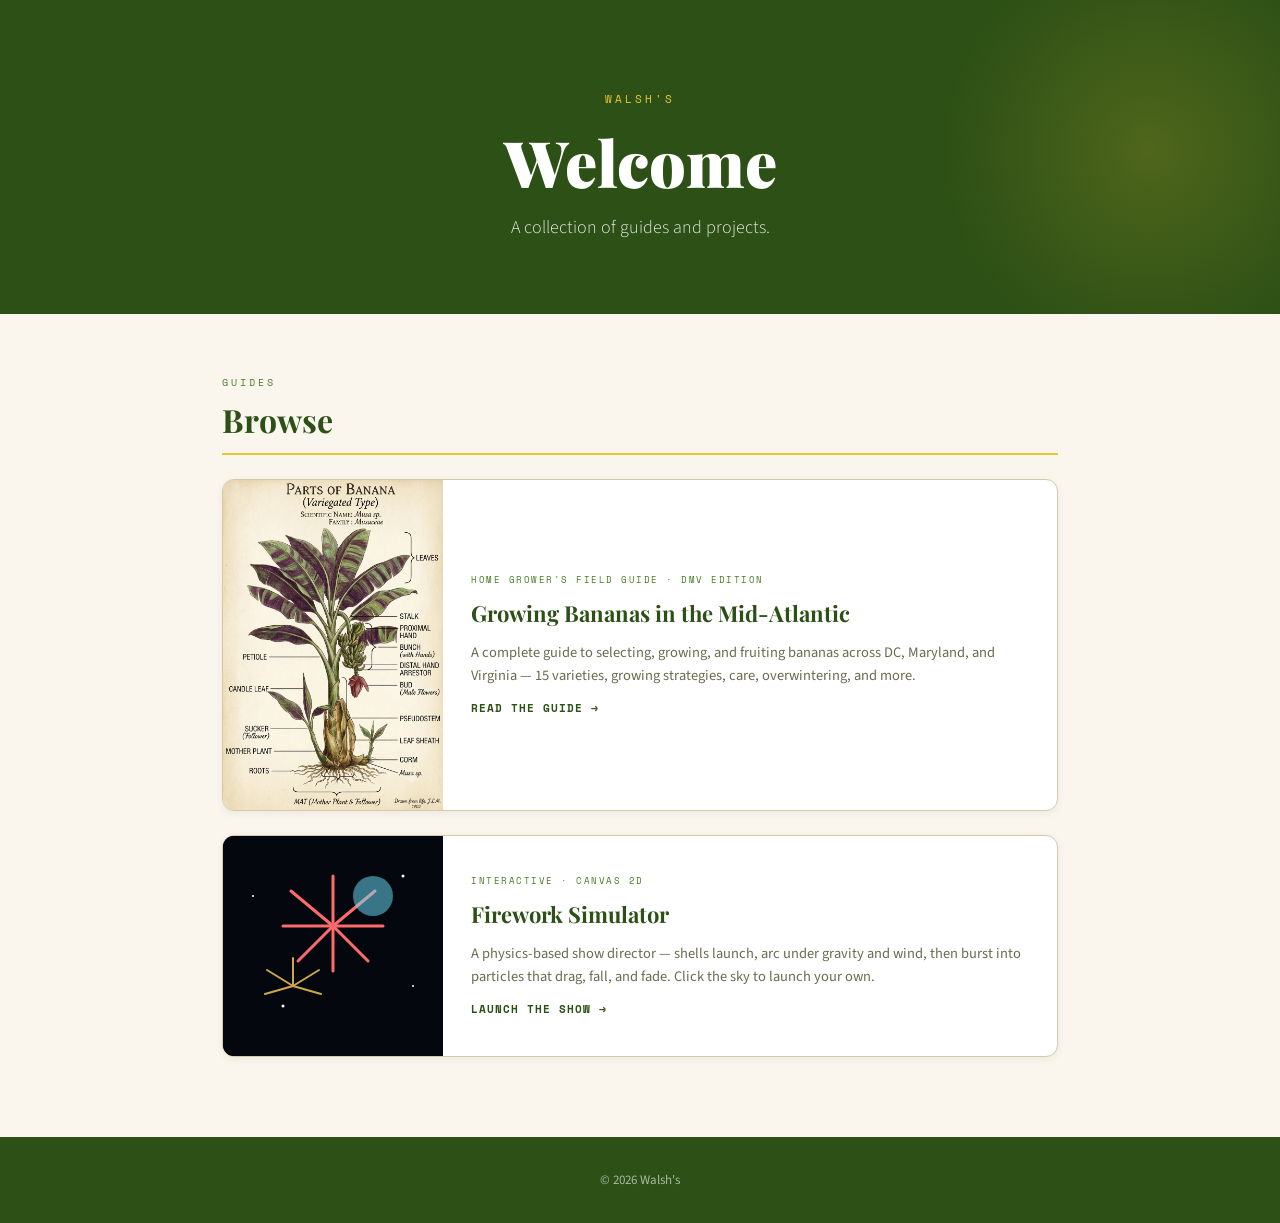
==== commit 98e74b3d: "Add an interactive firework simulator page Ports the provided C# firework show director (shells, par" ====
--- a/index.html
+++ b/index.html
@@ -202,6 +202,44 @@
         <div class="guide-card-cta">Read the guide</div>
       </div>
     </a>
+
+    <a class="guide-card" href="fireworks.html" style="margin-top: 24px;">
+      <div class="guide-card-img" style="background: #05070f;">
+        <svg width="100%" height="100%" viewBox="0 0 220 220" preserveAspectRatio="xMidYMid slice">
+          <rect width="220" height="220" fill="#05070f"/>
+          <g stroke-linecap="round">
+            <g stroke="#ff6b6b" stroke-width="3">
+              <line x1="110" y1="90" x2="110" y2="40"/>
+              <line x1="110" y1="90" x2="152" y2="55"/>
+              <line x1="110" y1="90" x2="68" y2="55"/>
+              <line x1="110" y1="90" x2="160" y2="90"/>
+              <line x1="110" y1="90" x2="60" y2="90"/>
+              <line x1="110" y1="90" x2="145" y2="125"/>
+              <line x1="110" y1="90" x2="75" y2="125"/>
+              <line x1="110" y1="90" x2="110" y2="135"/>
+            </g>
+            <g stroke="#ffcf5c" stroke-width="2" opacity="0.8">
+              <line x1="70" y1="150" x2="70" y2="122"/>
+              <line x1="70" y1="150" x2="96" y2="134"/>
+              <line x1="70" y1="150" x2="44" y2="134"/>
+              <line x1="70" y1="150" x2="98" y2="158"/>
+              <line x1="70" y1="150" x2="42" y2="158"/>
+            </g>
+          </g>
+          <circle cx="150" cy="60" r="20" fill="#6be3ff" opacity="0.5"/>
+          <circle cx="60" cy="170" r="1.5" fill="#fff"/>
+          <circle cx="180" cy="40" r="1.5" fill="#fff"/>
+          <circle cx="30" cy="60" r="1" fill="#fff"/>
+          <circle cx="190" cy="150" r="1" fill="#fff"/>
+        </svg>
+      </div>
+      <div class="guide-card-body">
+        <div class="guide-card-eyebrow">Interactive · Canvas 2D</div>
+        <div class="guide-card-title">Firework Simulator</div>
+        <p class="guide-card-desc">A physics-based show director — shells launch, arc under gravity and wind, then burst into particles that drag, fall, and fade. Click the sky to launch your own.</p>
+        <div class="guide-card-cta">Launch the show</div>
+      </div>
+    </a>
   </div>
 </main>
 
